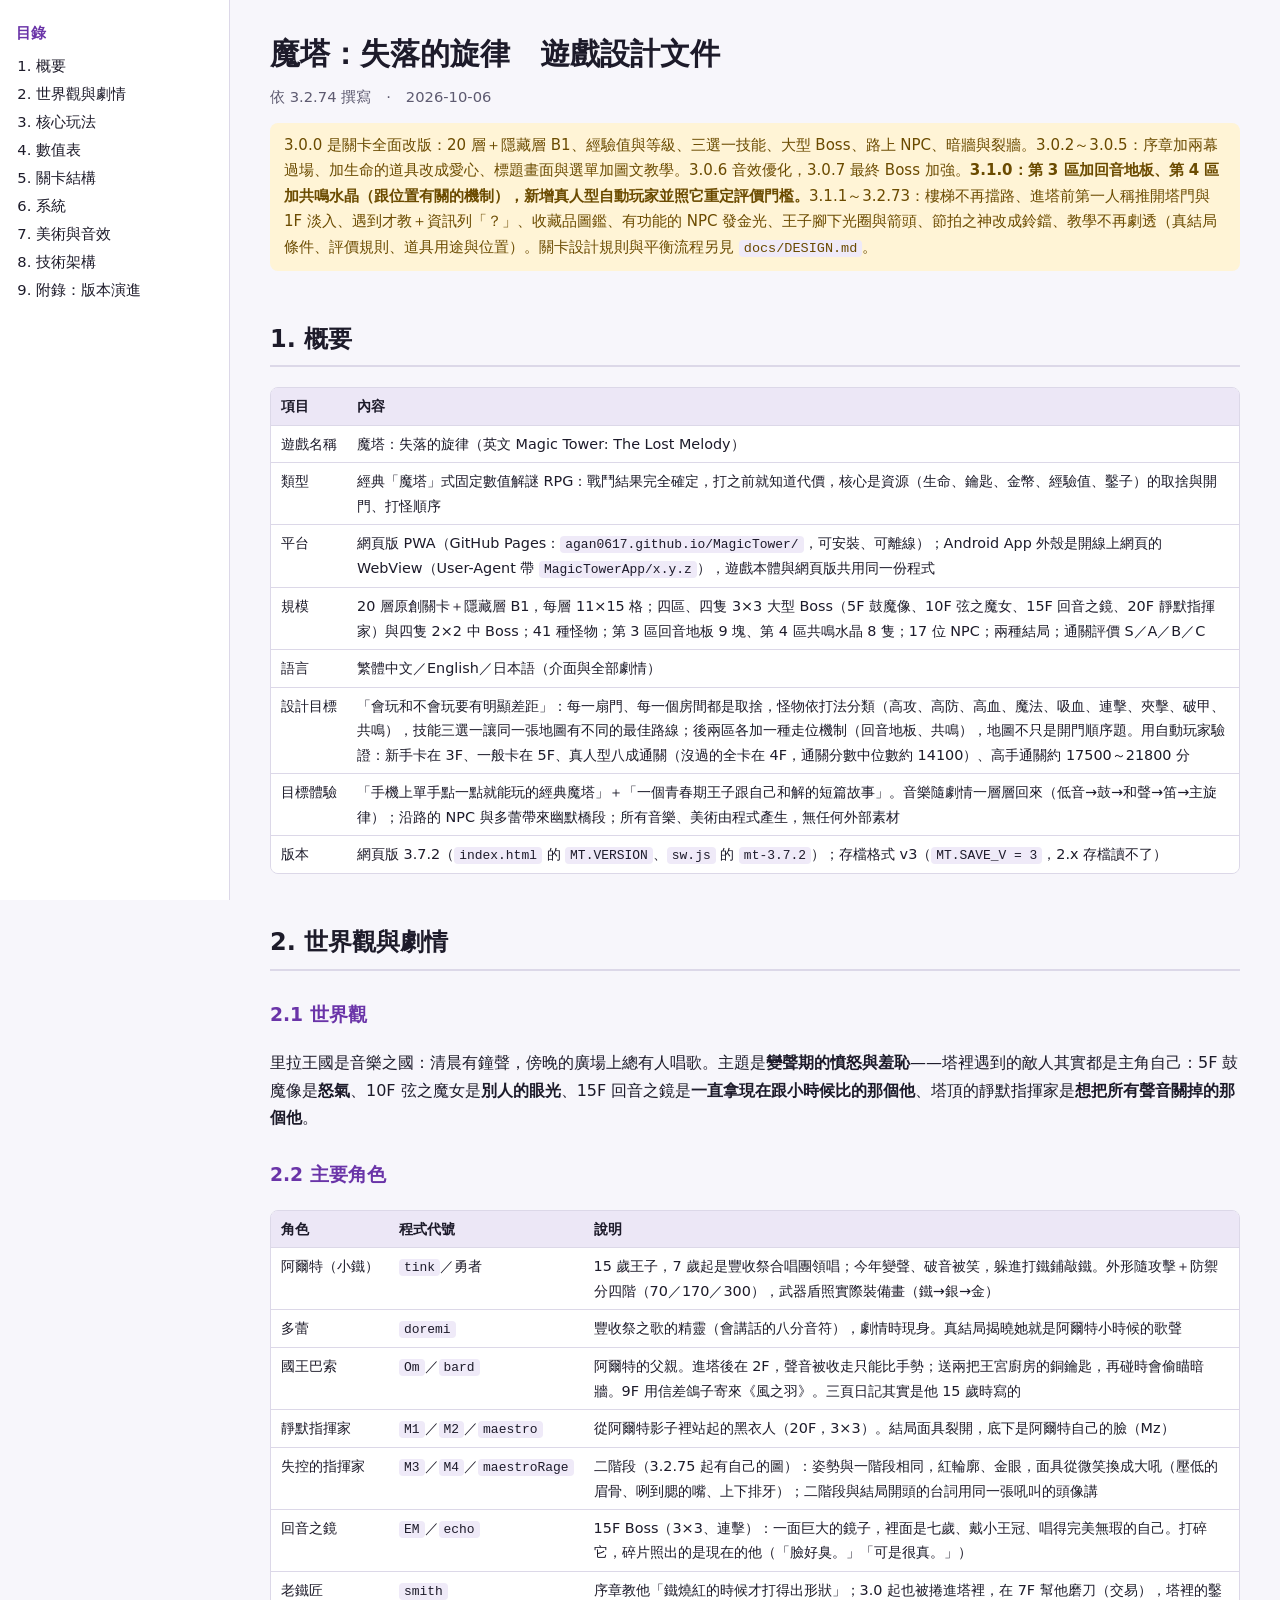
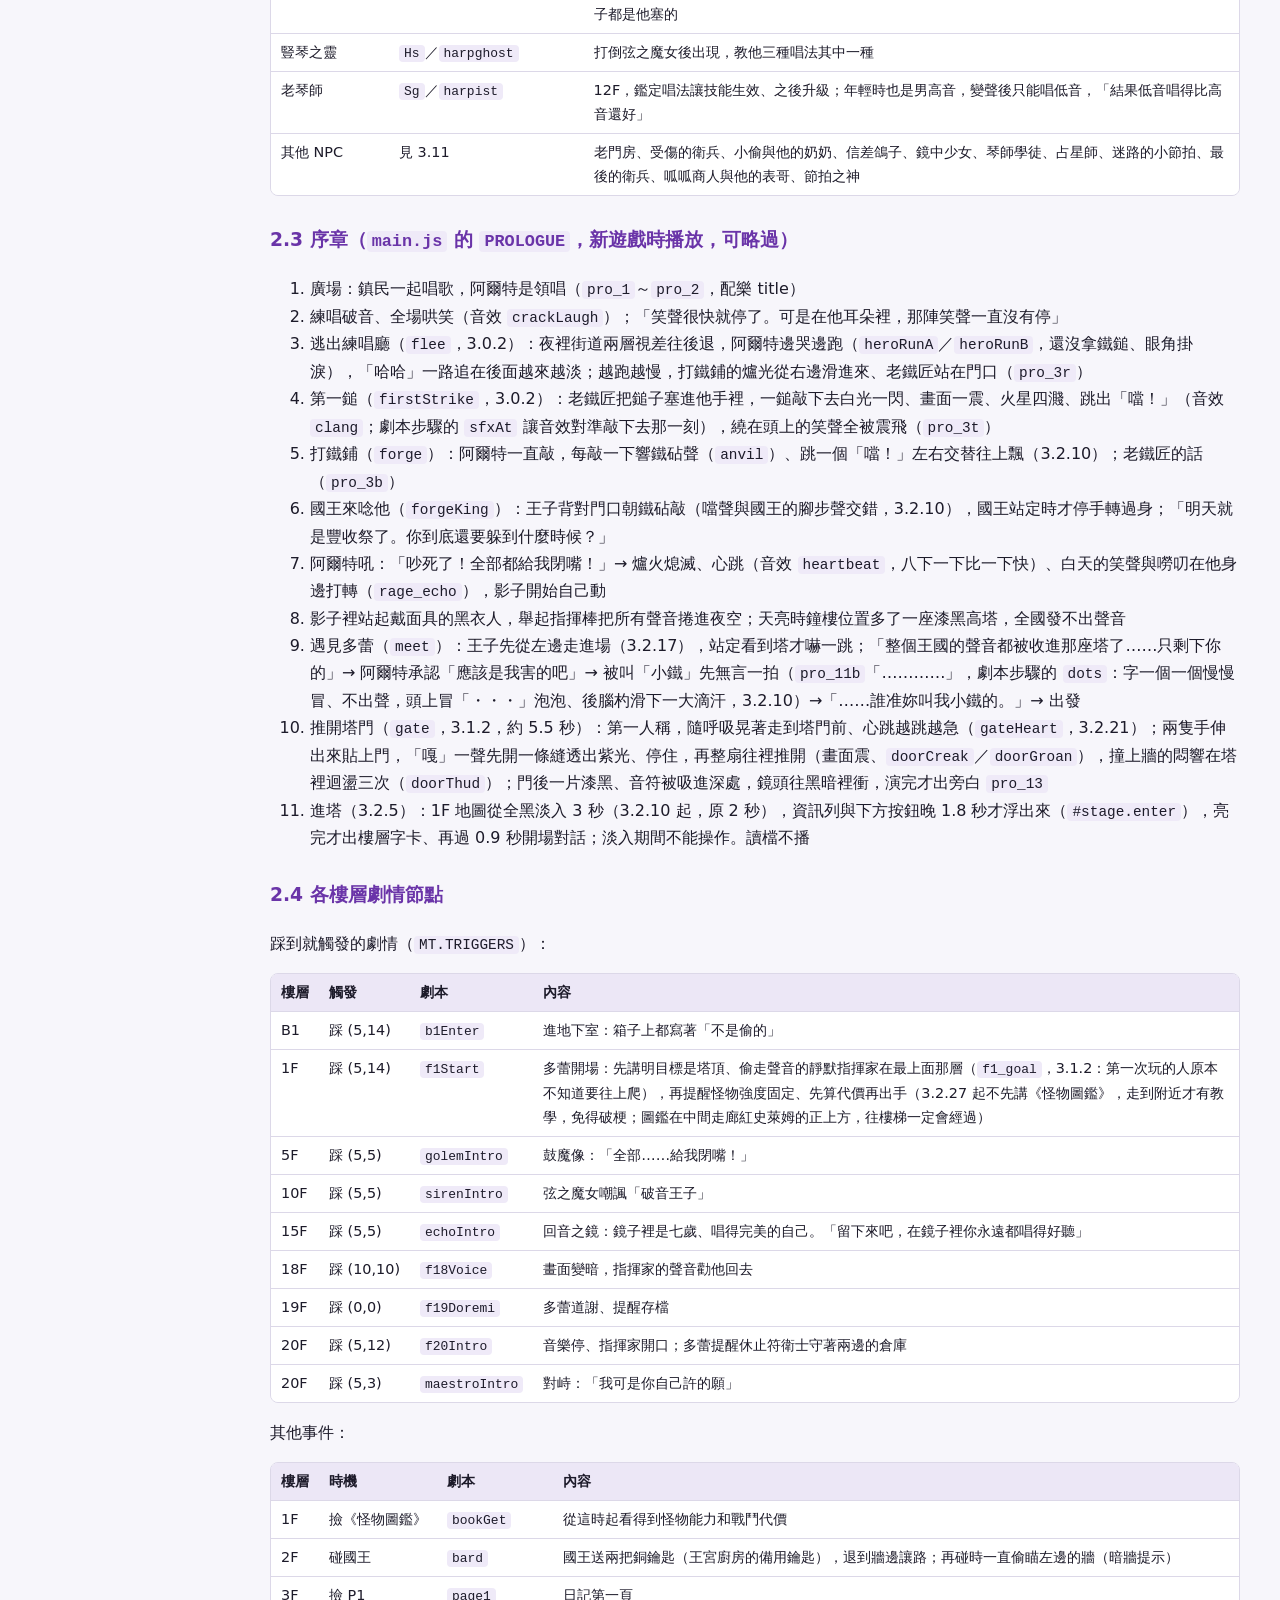
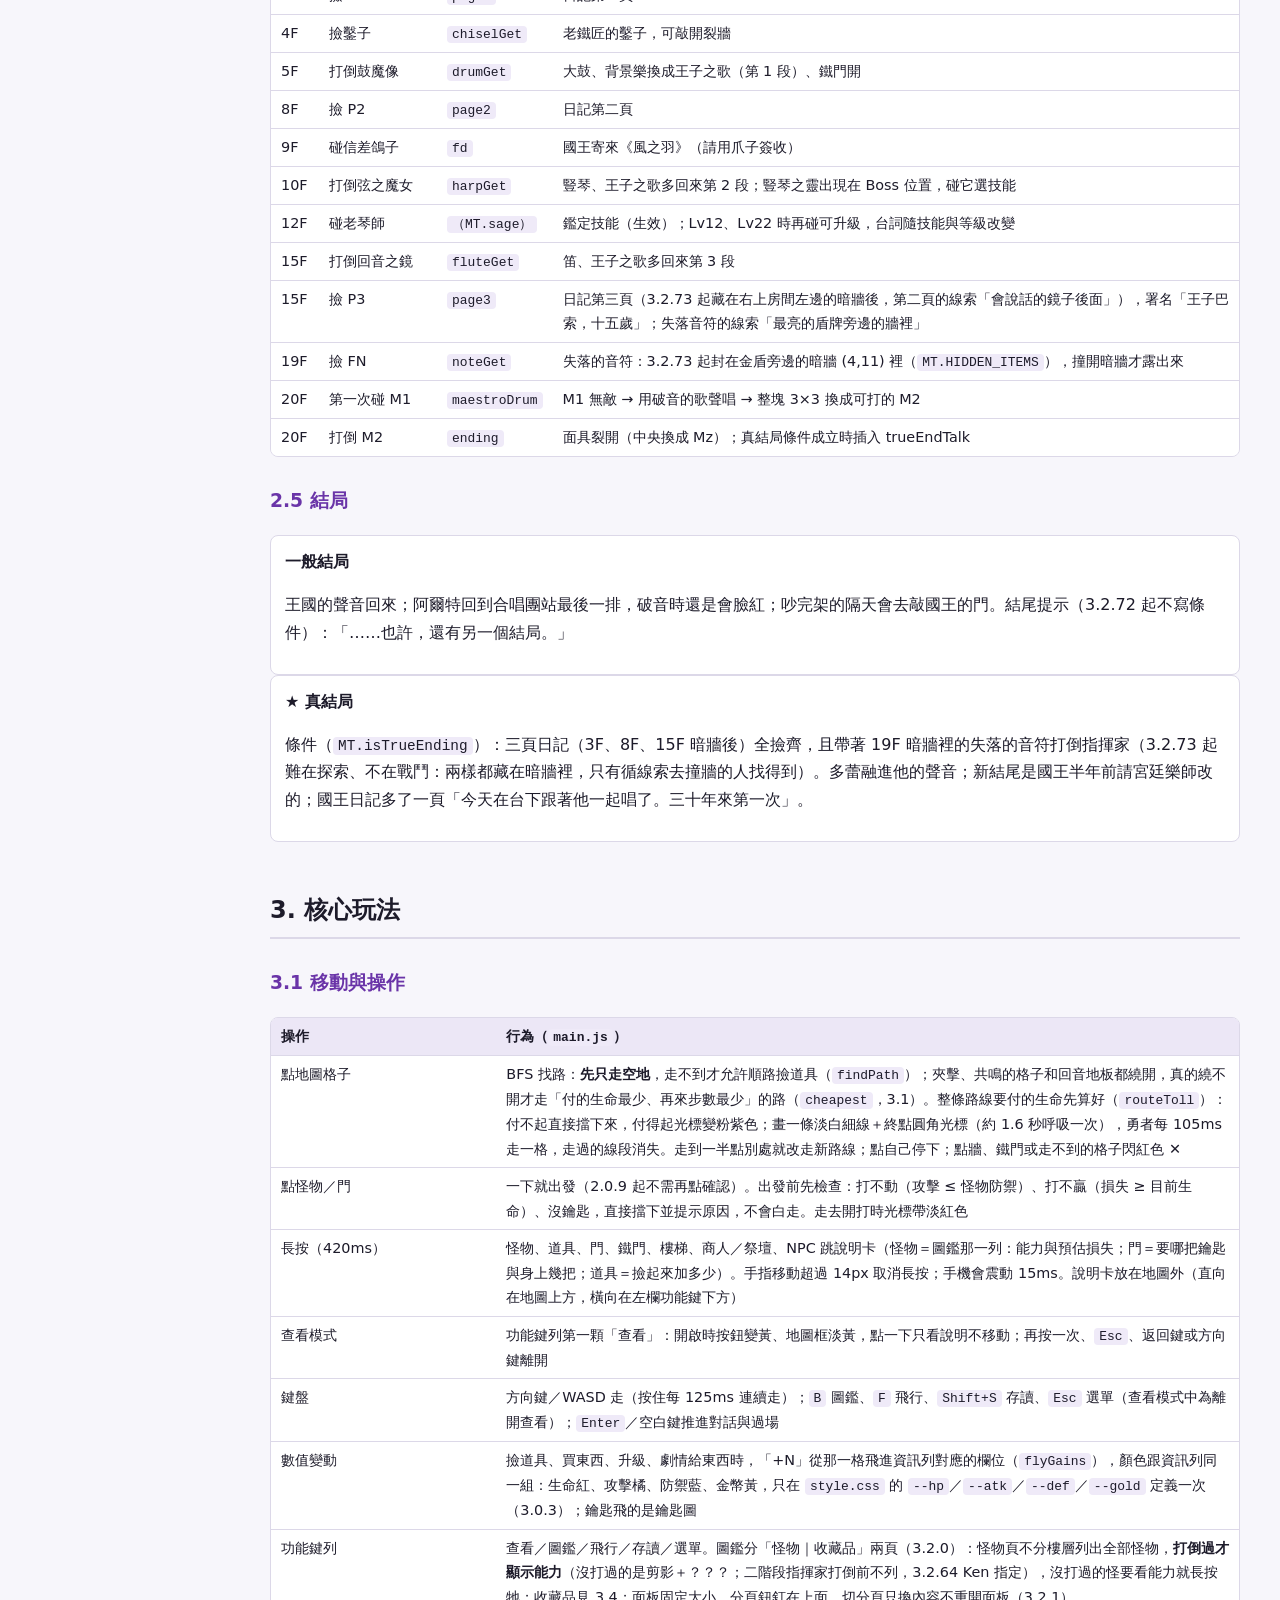
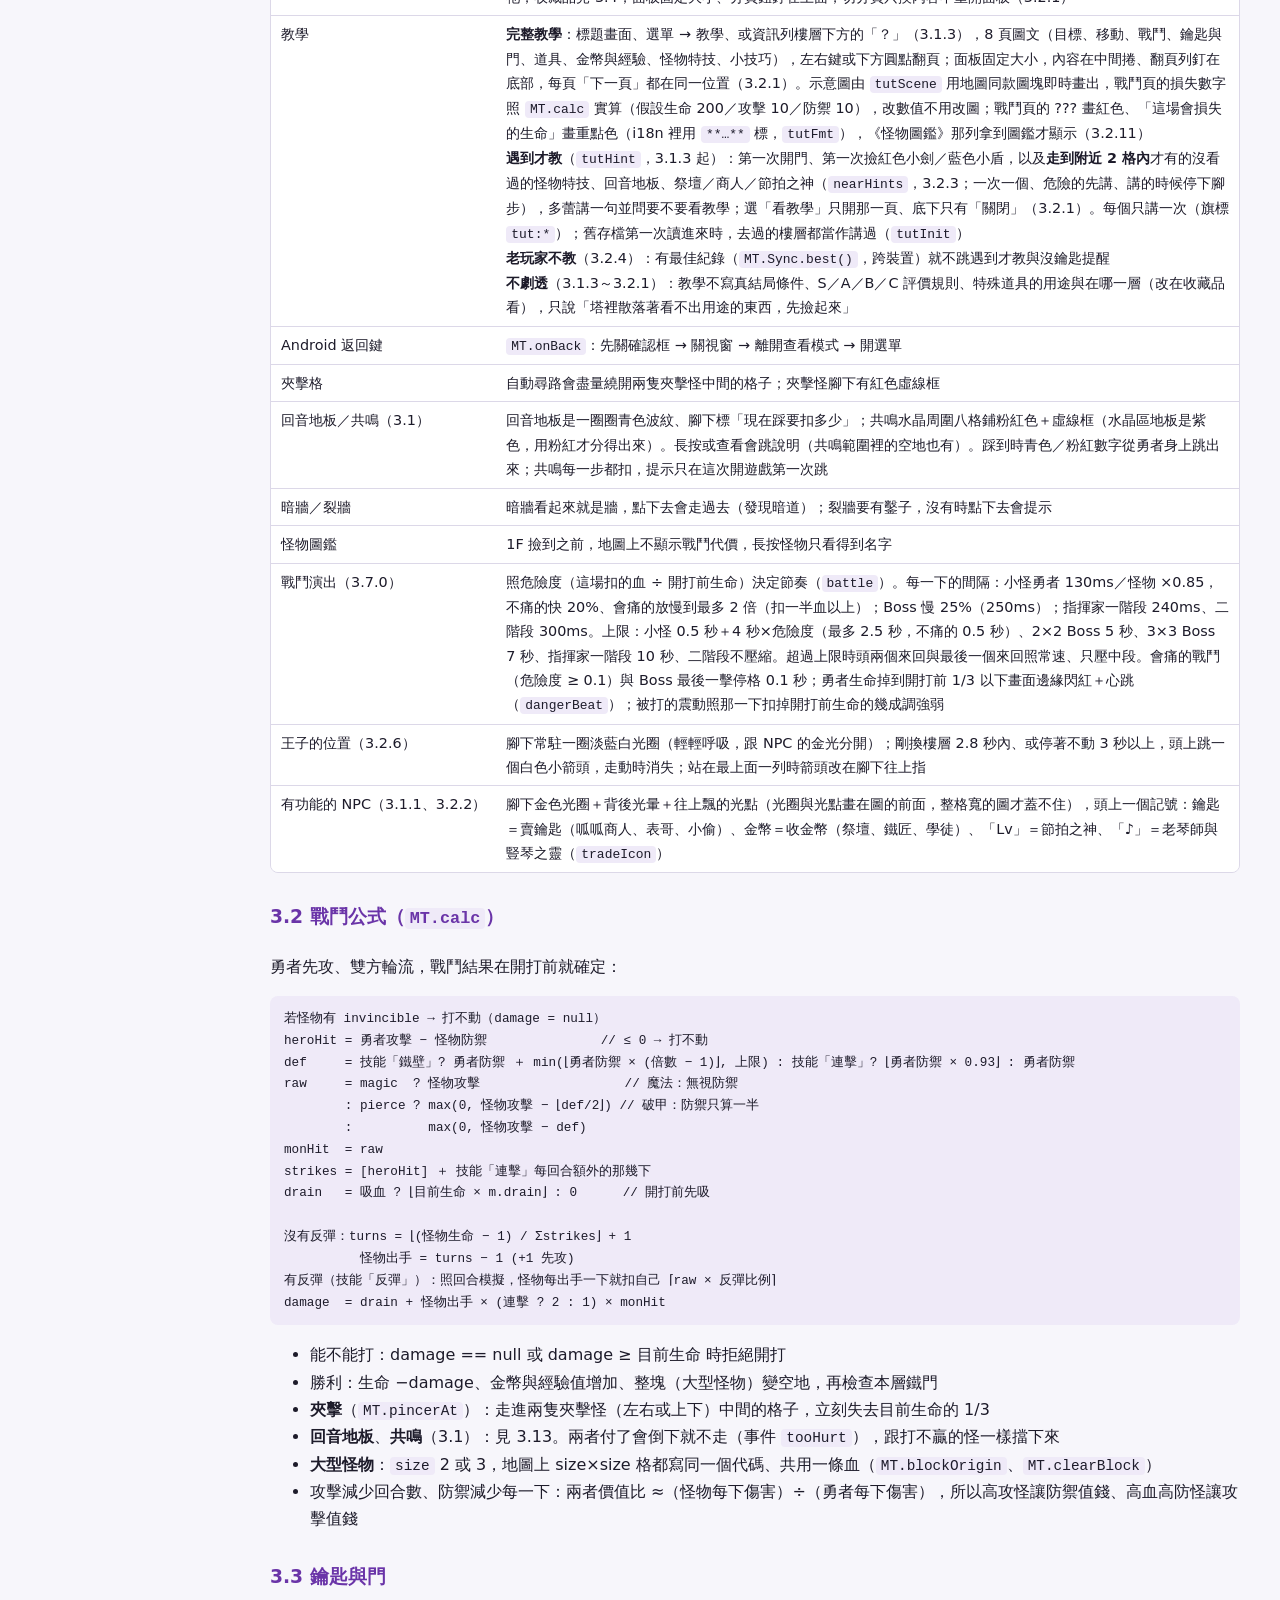
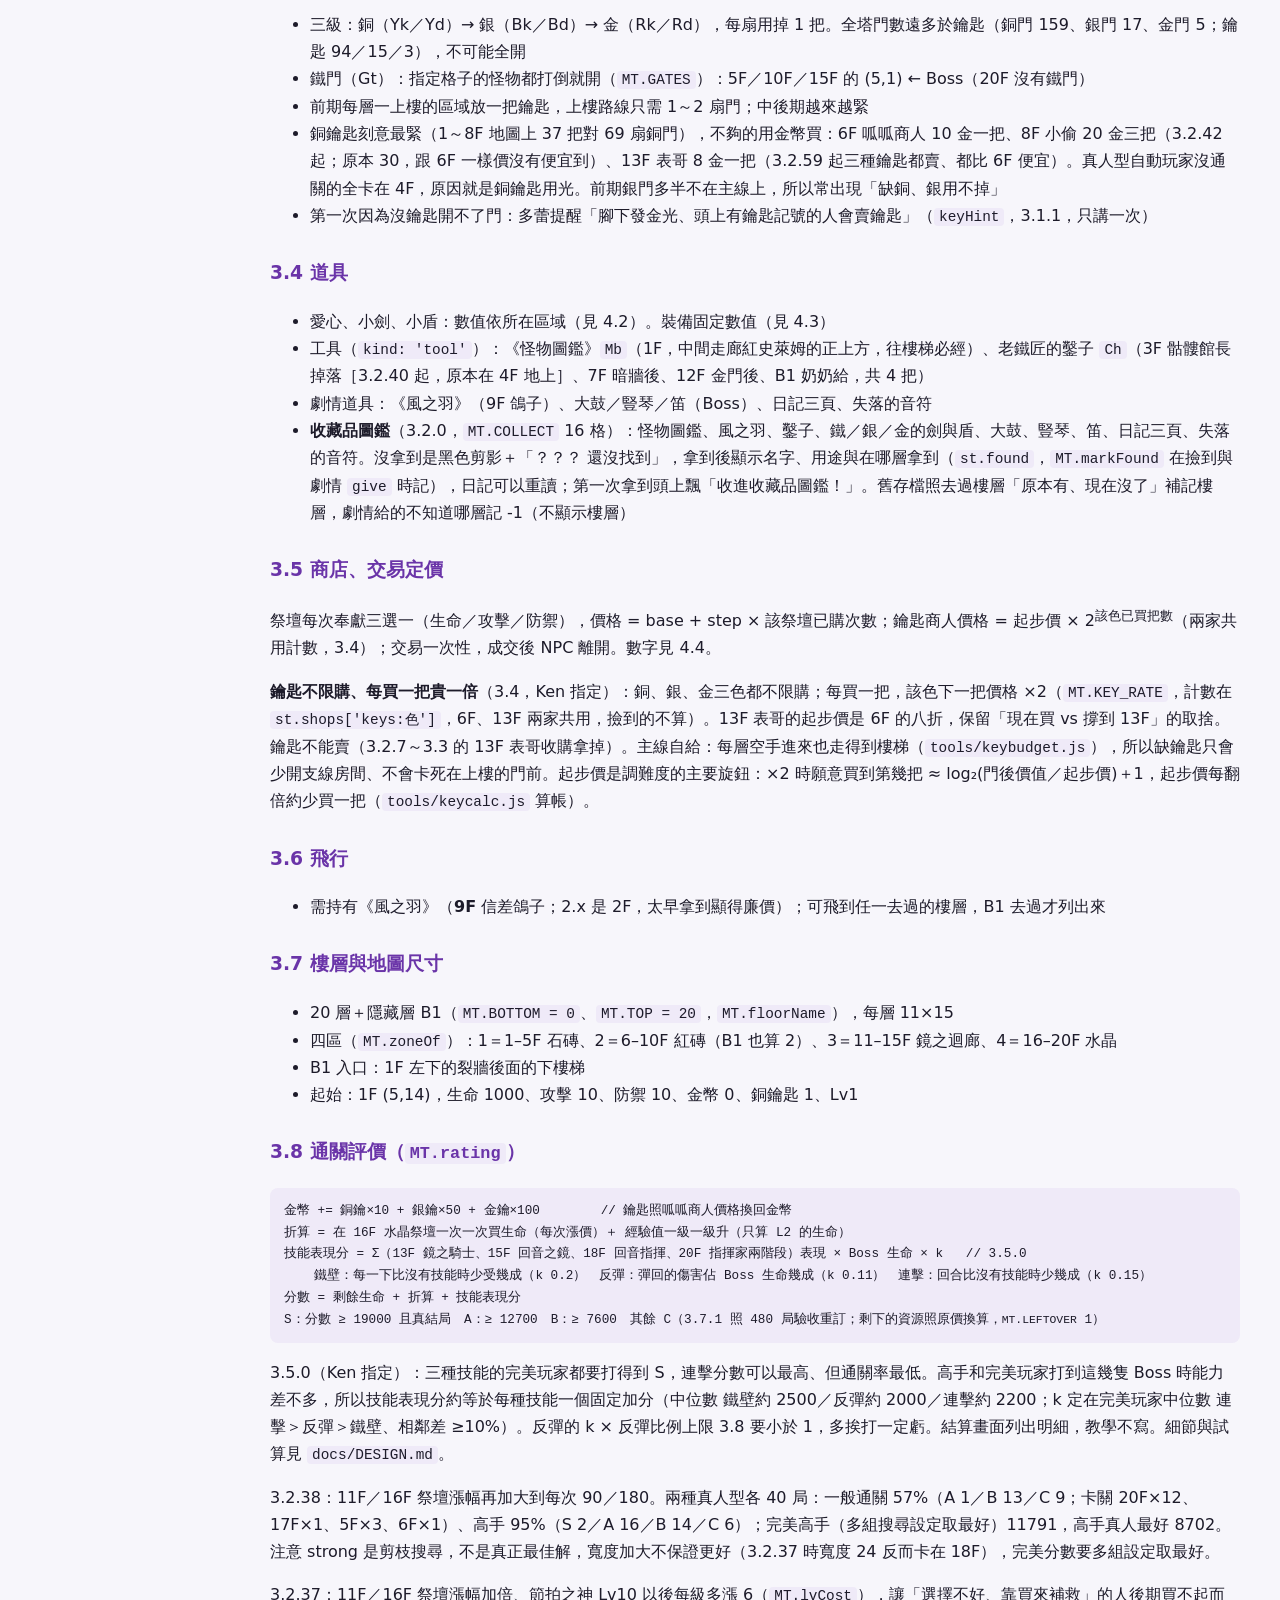
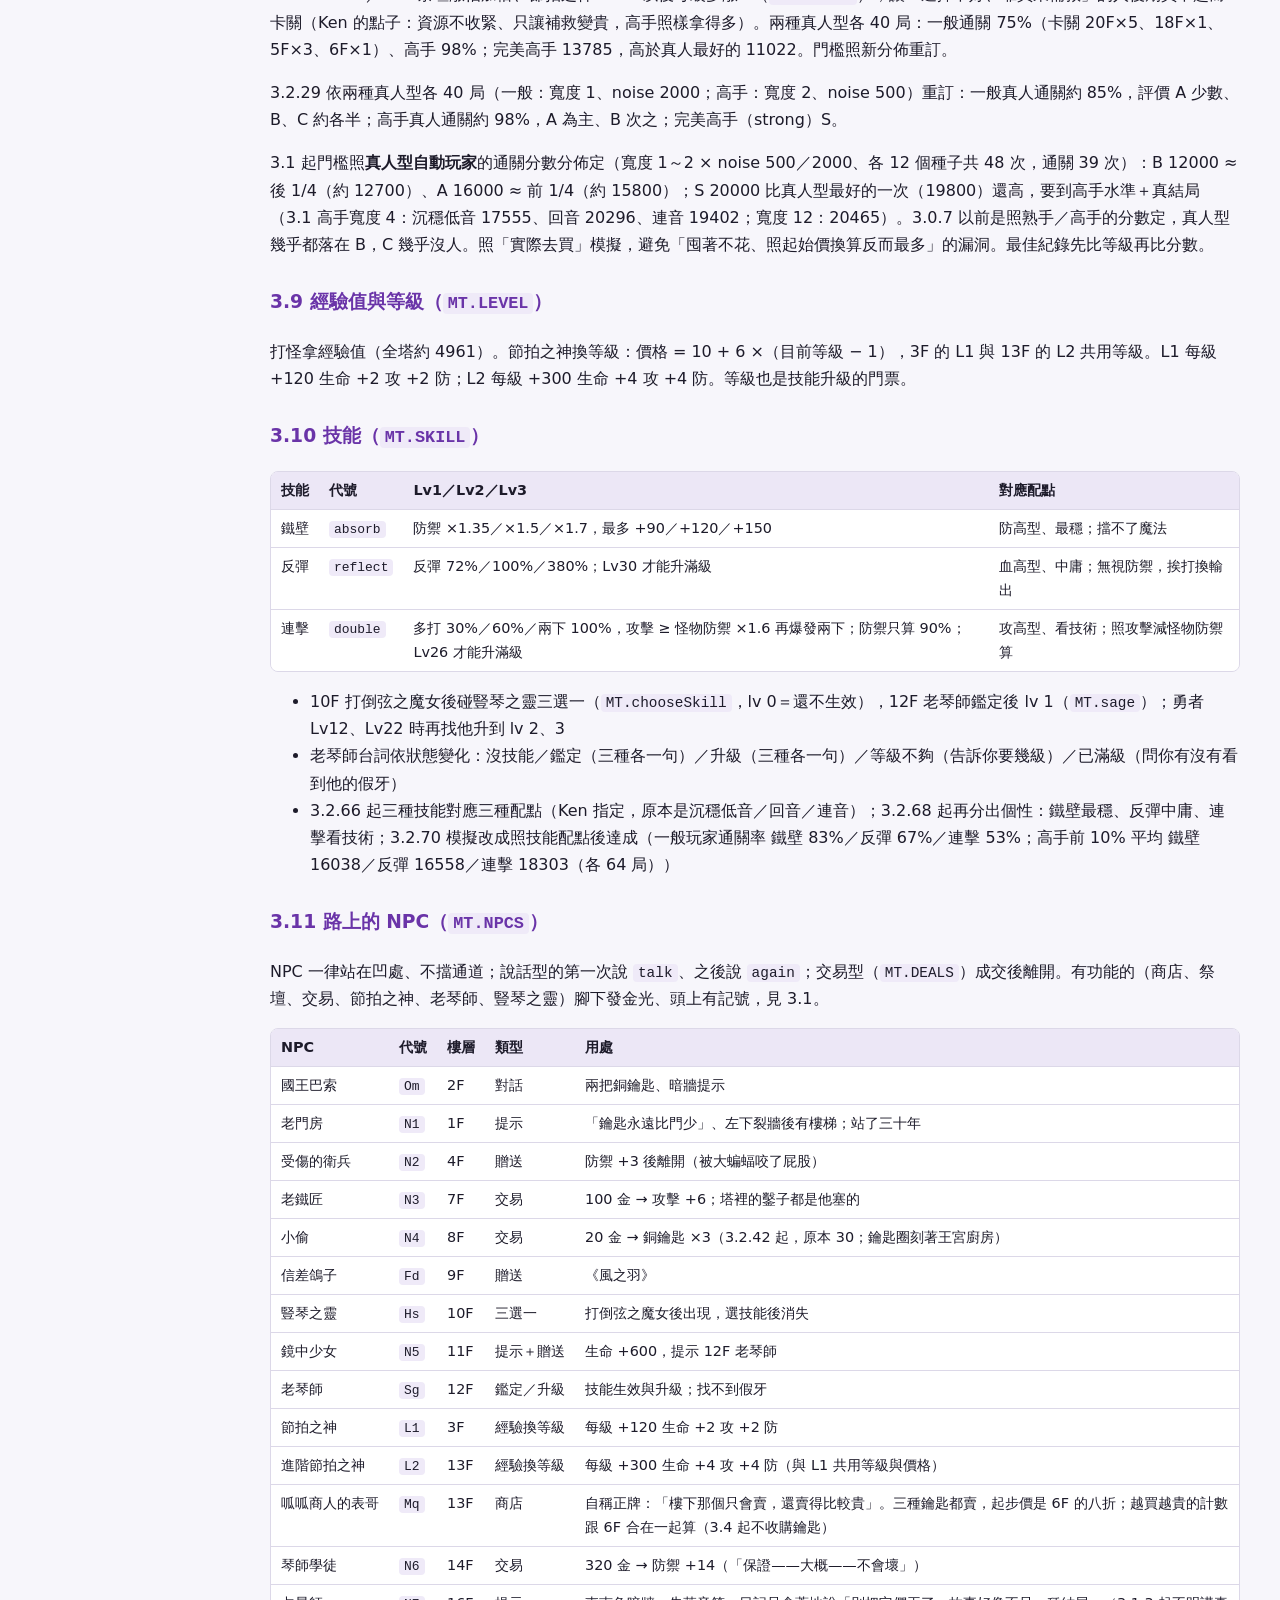
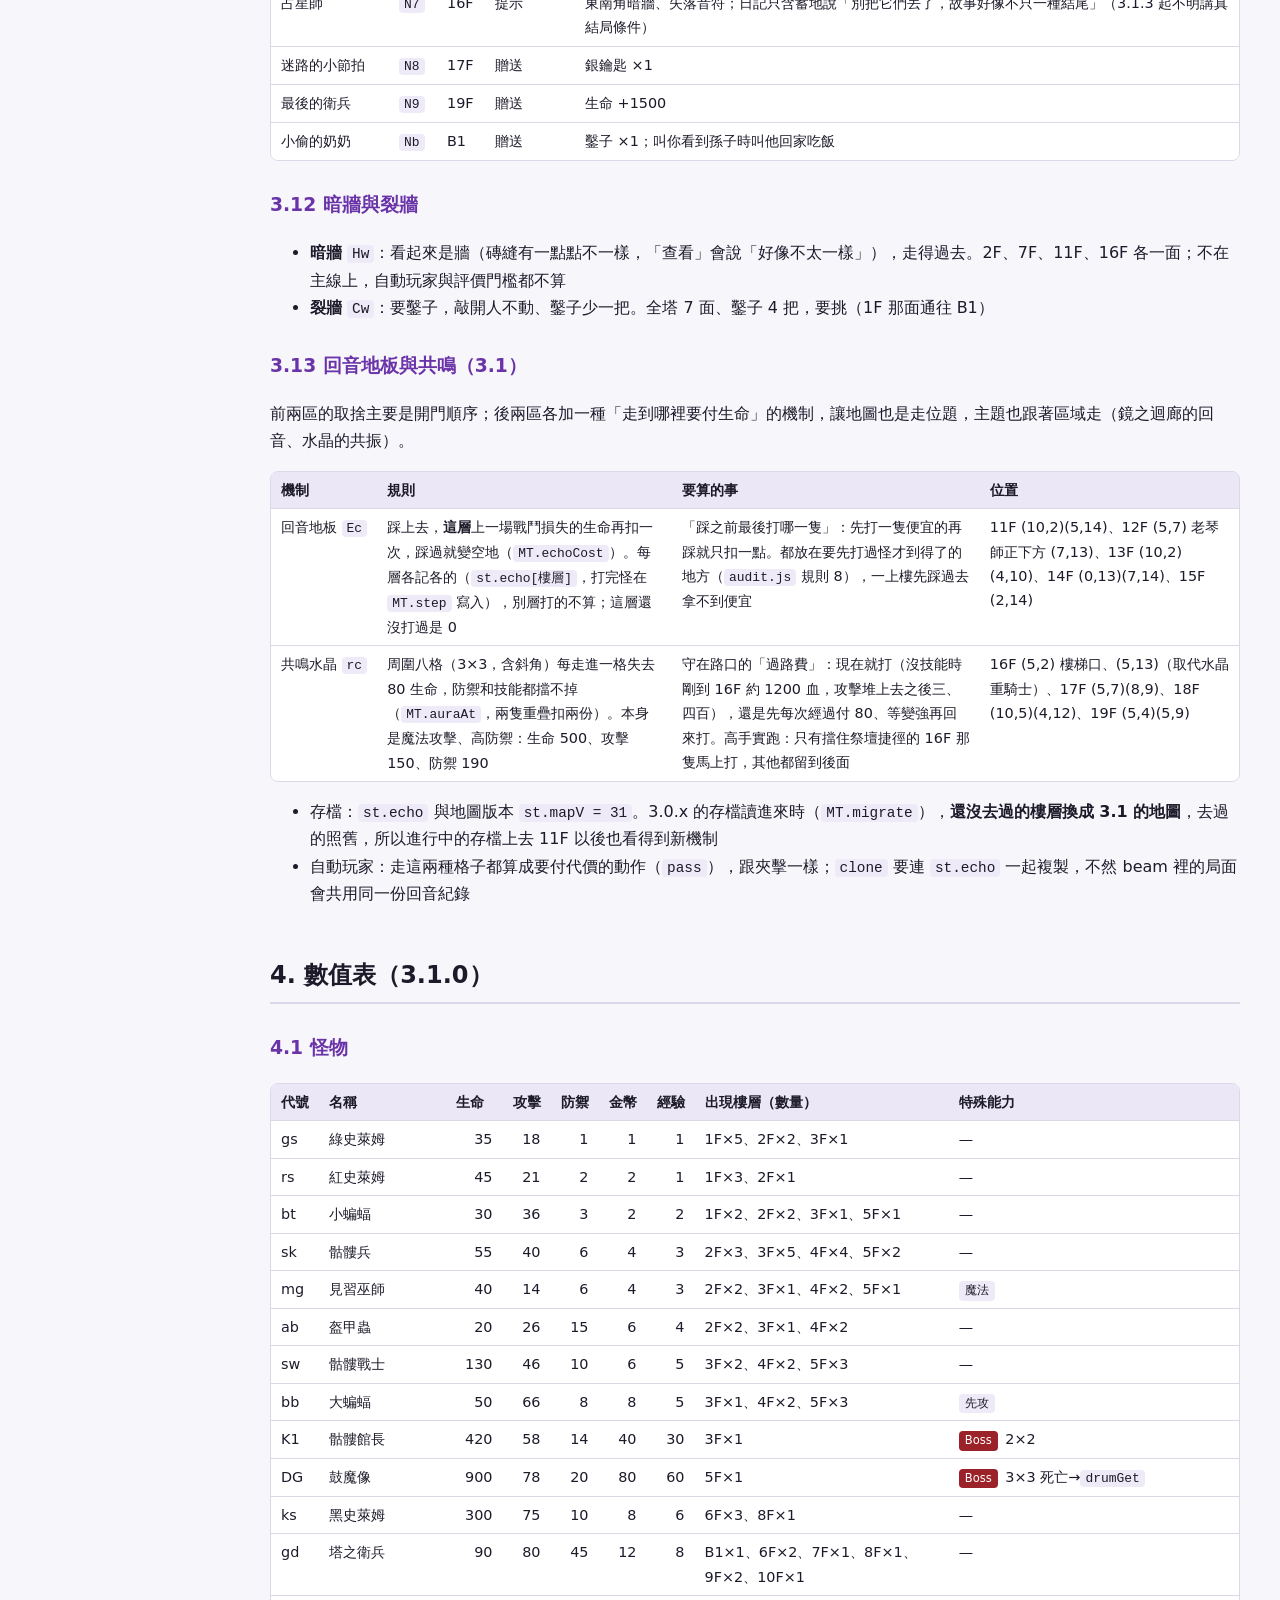
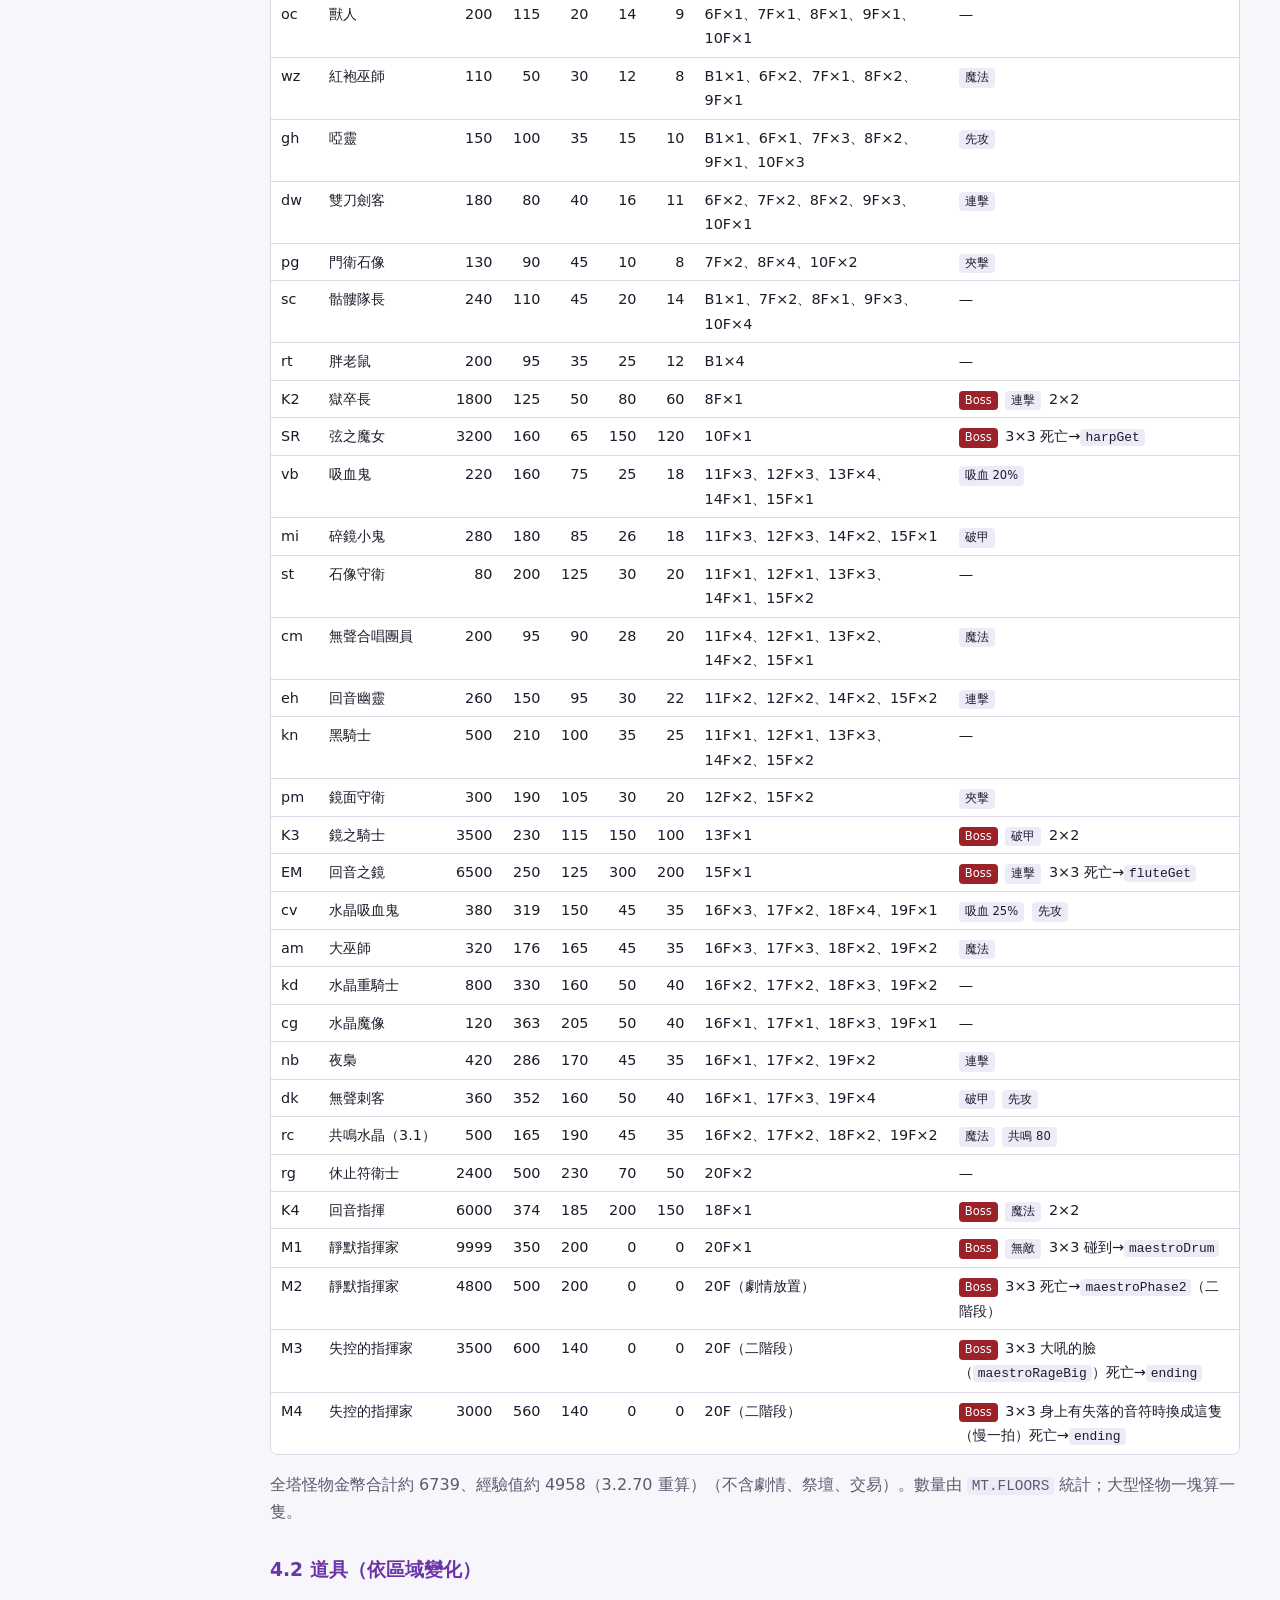
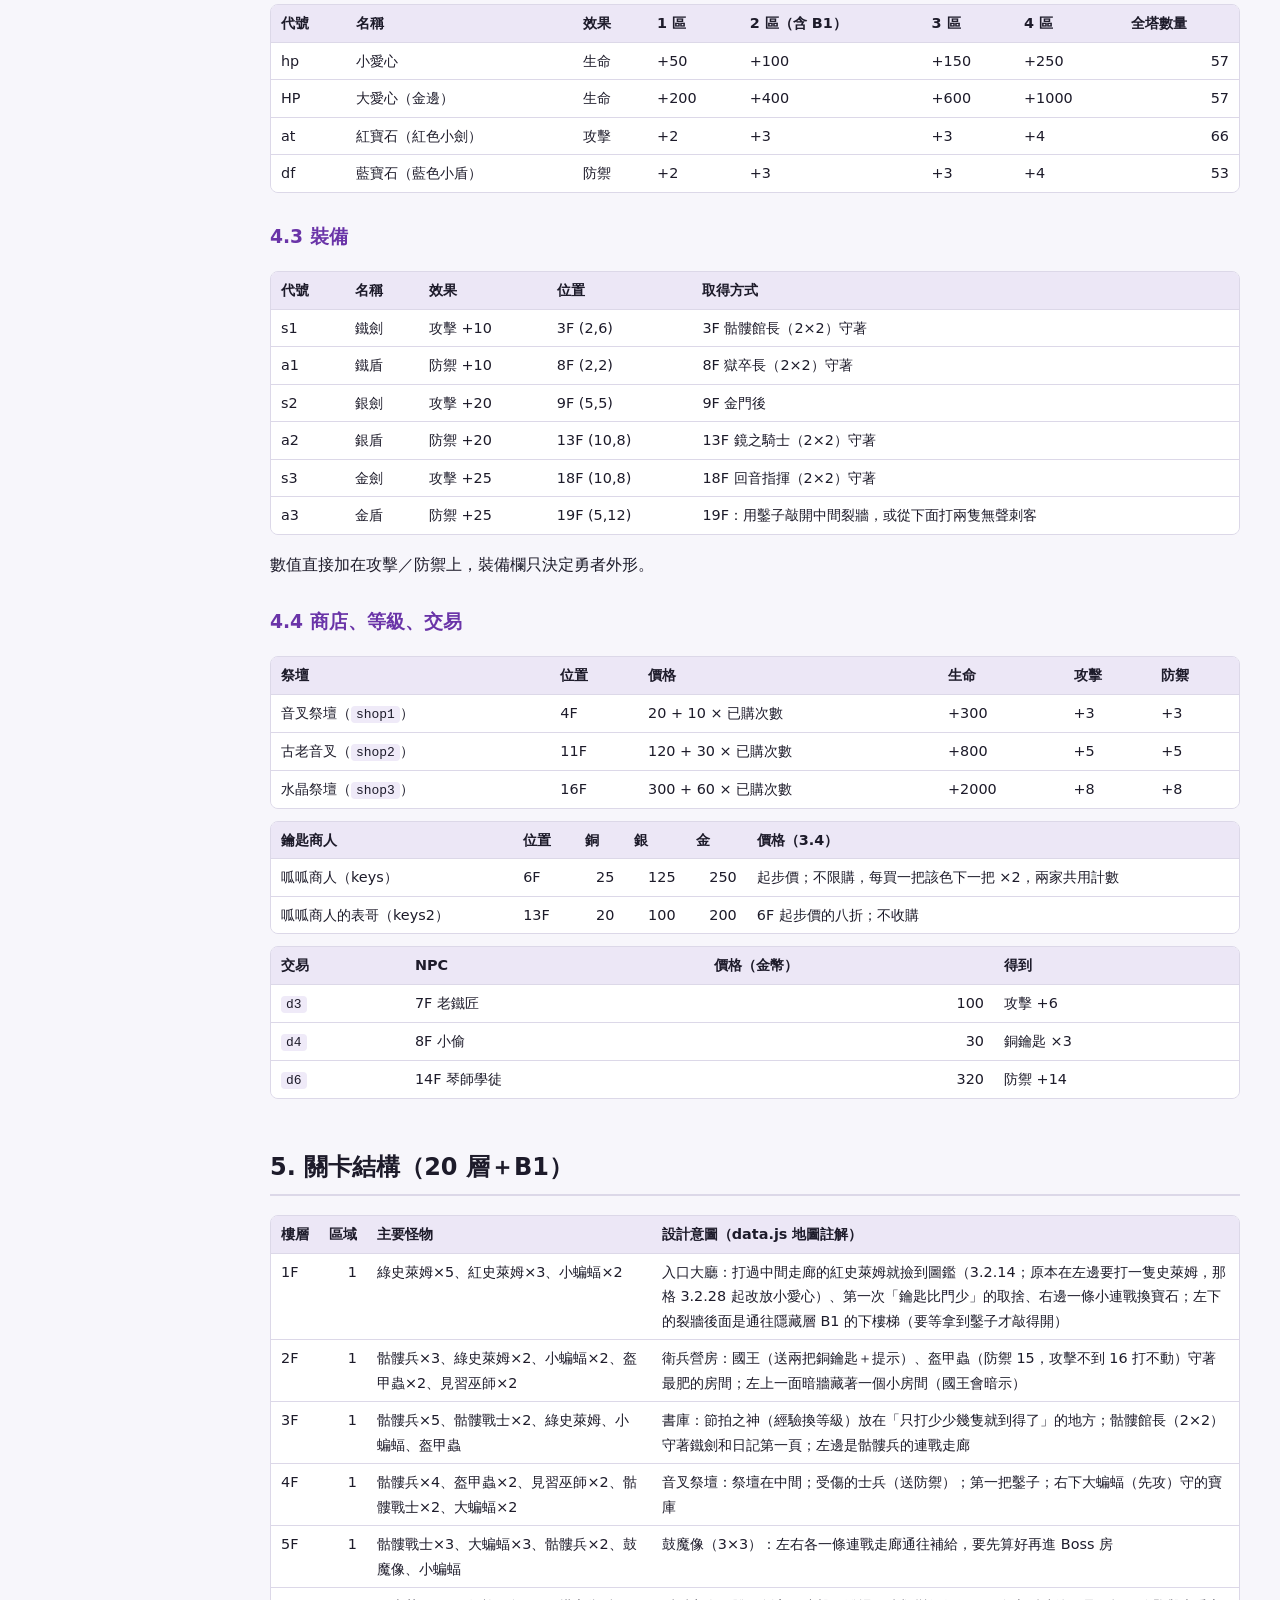
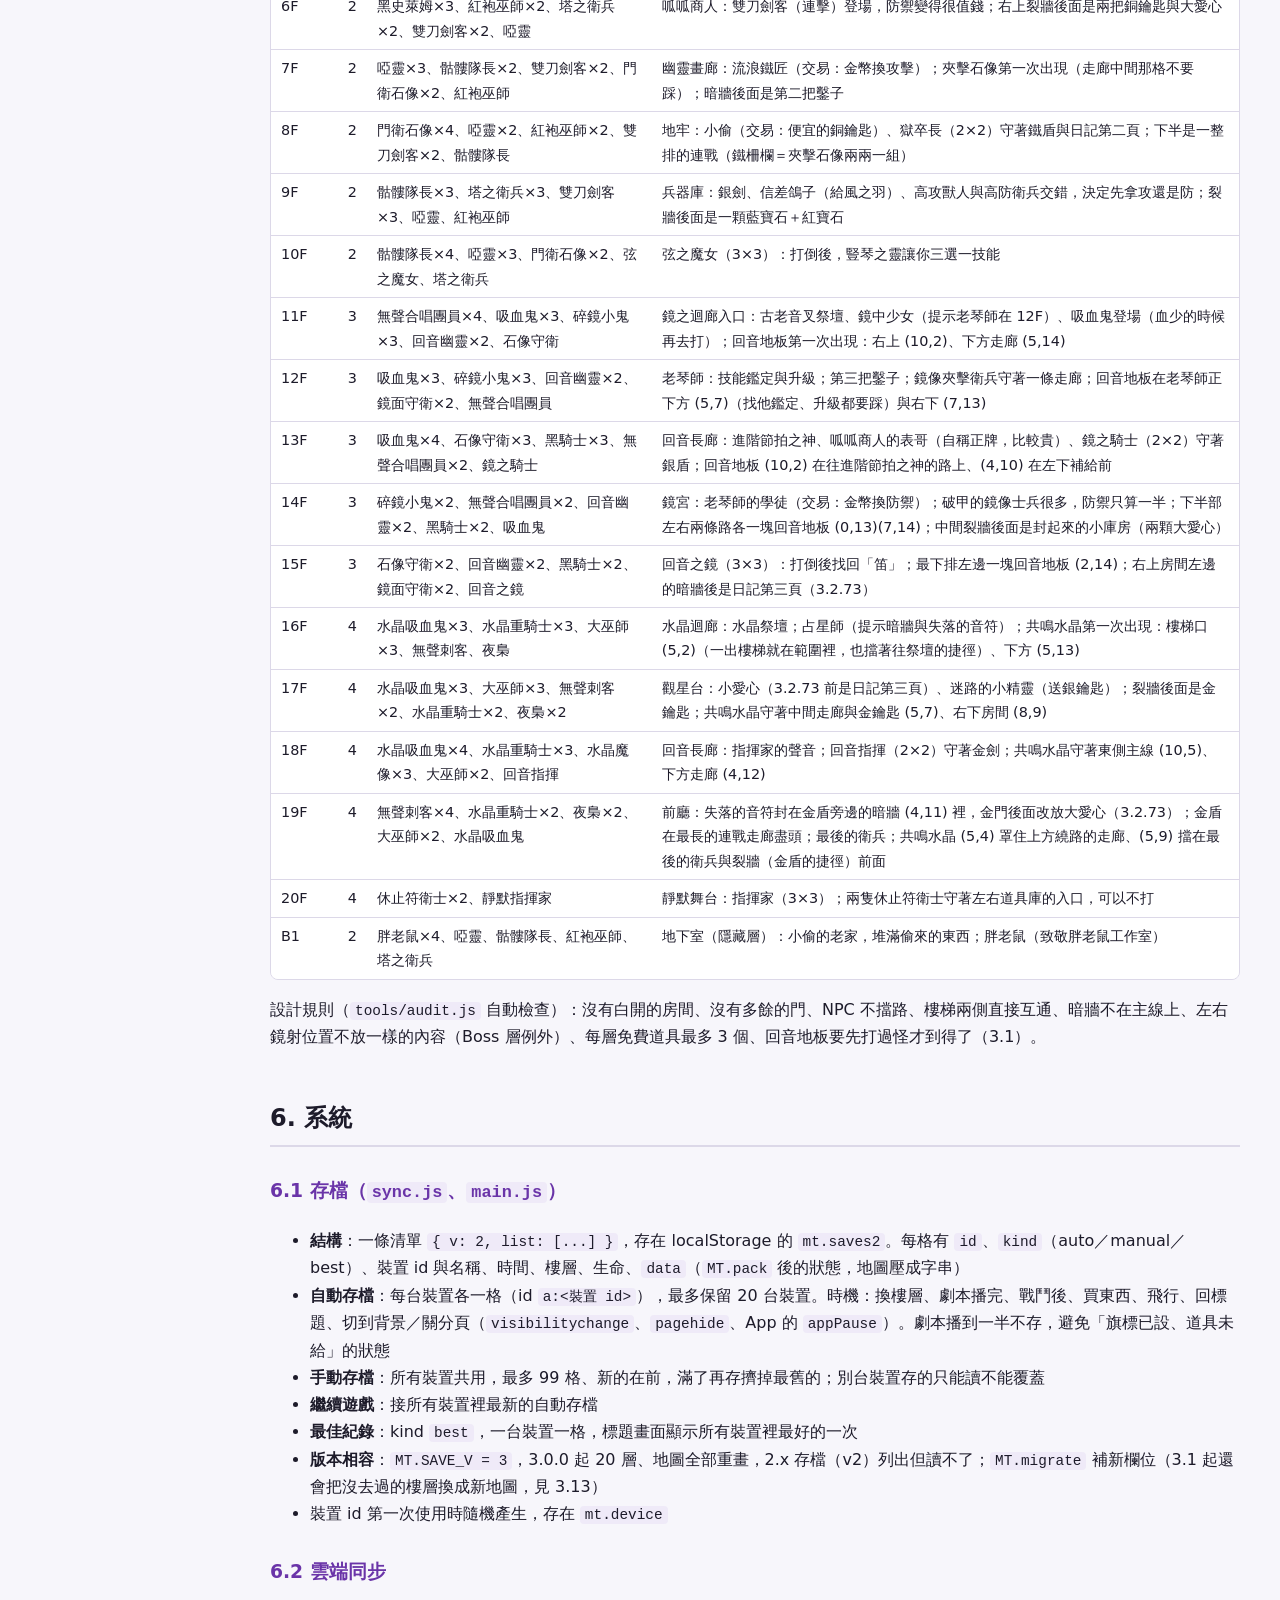
==== docs/game-design.html @ f76e9801 "3.7.8：版號從 3.7.7 升上來（小字改動要讓已快取 3.7.7 的人更新） 上一個 commit 的 frogStep 改動原本沿用 3.7.7，但 3.7.7 已經 push 上線，sw.j" ====
<!doctype html>
<html lang="zh-Hant">
<head>
<meta charset="utf-8">
<meta name="viewport" content="width=device-width, initial-scale=1">
<title>魔塔 遊戲設計文件</title>
<style>
:root {
  --bg: #f7f6fb; --fg: #1d1b2a; --muted: #5d5a70; --card: #ffffff; --line: #dcd8e8;
  --accent: #6a34a8; --accent2: #c9921a; --code: #efeaf8; --th: #ece7f6; --warn-bg: #fff4d6; --warn-fg: #6b4b00;
  --nav-w: 230px;
}
@media (prefers-color-scheme: dark) {
  :root {
    --bg: #12111c; --fg: #e8e6f2; --muted: #a29fb8; --card: #1c1a2a; --line: #34304a;
    --accent: #c07cf5; --accent2: #ffd84a; --code: #26233a; --th: #26233a; --warn-bg: #3a2f10; --warn-fg: #ffe08a;
  }
}
* { box-sizing: border-box; }
html { scroll-behavior: smooth; scroll-padding-top: 12px; }
body { margin: 0; background: var(--bg); color: var(--fg); font: 16px/1.7 system-ui, -apple-system, "Segoe UI", "Noto Sans TC", "Microsoft JhengHei", sans-serif; }
a { color: var(--accent); }
code { background: var(--code); padding: 1px 5px; border-radius: 4px; font-size: .9em; font-family: ui-monospace, Consolas, monospace; }
pre { background: var(--code); padding: 12px 14px; border-radius: 8px; overflow-x: auto; font-size: .88em; line-height: 1.55; }
pre code { background: none; padding: 0; }
nav#toc { position: fixed; top: 0; left: 0; bottom: 0; width: var(--nav-w); overflow-y: auto; padding: 20px 16px; border-right: 1px solid var(--line); background: var(--card); font-size: .92em; }
nav#toc b { display: block; margin-bottom: 8px; color: var(--accent); }
nav#toc ol { padding-left: 20px; margin: 0; }
nav#toc li { margin: 3px 0; }
nav#toc a { color: var(--fg); text-decoration: none; }
nav#toc a:hover { color: var(--accent); }
main { margin-left: var(--nav-w); padding: 28px 40px 80px; max-width: 1100px; }
header.top h1 { margin: 0 0 4px; font-size: 1.9em; }
header.top .meta { color: var(--muted); font-size: .92em; }
.note { background: var(--warn-bg); color: var(--warn-fg); border-radius: 8px; padding: 10px 14px; margin: 14px 0; font-size: .94em; }
h2 { margin-top: 48px; padding-bottom: 6px; border-bottom: 2px solid var(--line); }
h3 { margin-top: 28px; color: var(--accent); }
.tw { overflow-x: auto; margin: 12px 0; border: 1px solid var(--line); border-radius: 8px; -webkit-overflow-scrolling: touch; }
table { border-collapse: collapse; width: 100%; font-size: .9em; background: var(--card); }
th, td { padding: 6px 10px; border-bottom: 1px solid var(--line); text-align: left; vertical-align: top; white-space: nowrap; }
td.wrap, th.wrap { white-space: normal; min-width: 220px; }
th { background: var(--th); font-weight: 600; position: sticky; top: 0; }
td.n { text-align: right; font-variant-numeric: tabular-nums; }
tr:last-child td { border-bottom: none; }
.tag { display: inline-block; padding: 0 6px; border-radius: 4px; font-size: .8em; background: var(--code); margin-right: 3px; }
.tag.boss { background: #9a2228; color: #fff; }
.tag.tbd { background: var(--warn-bg); color: var(--warn-fg); }
.grid { display: grid; grid-template-columns: repeat(auto-fit, minmax(240px, 1fr)); gap: 12px; }
.card { background: var(--card); border: 1px solid var(--line); border-radius: 8px; padding: 12px 14px; }
.card h4 { margin: 0 0 6px; }
.muted { color: var(--muted); }
blockquote { margin: 10px 0; padding: 6px 14px; border-left: 3px solid var(--accent); color: var(--muted); }
@media (max-width: 860px) {
  nav#toc { position: static; width: auto; border-right: none; border-bottom: 1px solid var(--line); }
  main { margin-left: 0; padding: 18px 16px 60px; }
  header.top h1 { font-size: 1.5em; }
}
</style>
</head>
<body>
<nav id="toc">
  <b>目錄</b>
  <ol>
    <li><a href="#s1">概要</a></li>
    <li><a href="#s2">世界觀與劇情</a></li>
    <li><a href="#s3">核心玩法</a></li>
    <li><a href="#s4">數值表</a></li>
    <li><a href="#s5">關卡結構</a></li>
    <li><a href="#s6">系統</a></li>
    <li><a href="#s7">美術與音效</a></li>
    <li><a href="#s8">技術架構</a></li>
    <li><a href="#s9">附錄：版本演進</a></li>
  </ol>
</nav>
<main>
<header class="top">
  <h1>魔塔：失落的旋律　遊戲設計文件</h1>
  <div class="meta">依 3.2.74 撰寫　·　2026-10-06</div>
  <div class="note">3.0.0 是關卡全面改版：20 層＋隱藏層 B1、經驗值與等級、三選一技能、大型 Boss、路上 NPC、暗牆與裂牆。3.0.2～3.0.5：序章加兩幕過場、加生命的道具改成愛心、標題畫面與選單加圖文教學。3.0.6 音效優化，3.0.7 最終 Boss 加強。<b>3.1.0：第 3 區加回音地板、第 4 區加共鳴水晶（跟位置有關的機制），新增真人型自動玩家並照它重定評價門檻。</b>3.1.1～3.2.73：樓梯不再擋路、進塔前第一人稱推開塔門與 1F 淡入、遇到才教＋資訊列「？」、收藏品圖鑑、有功能的 NPC 發金光、王子腳下光圈與箭頭、節拍之神改成鈴鐺、教學不再劇透（真結局條件、評價規則、道具用途與位置）。關卡設計規則與平衡流程另見 <code>docs/DESIGN.md</code>。</div>
</header>

<!-- ───────────── 1 ───────────── -->
<h2 id="s1">1. 概要</h2>
<div class="tw"><table>
<tr><th>項目</th><th>內容</th></tr>
<tr><td>遊戲名稱</td><td class="wrap">魔塔：失落的旋律（英文 Magic Tower: The Lost Melody）</td></tr>
<tr><td>類型</td><td class="wrap">經典「魔塔」式固定數值解謎 RPG：戰鬥結果完全確定，打之前就知道代價，核心是資源（生命、鑰匙、金幣、經驗值、鑿子）的取捨與開門、打怪順序</td></tr>
<tr><td>平台</td><td class="wrap">網頁版 PWA（GitHub Pages：<code>agan0617.github.io/MagicTower/</code>，可安裝、可離線）；Android App 外殼是開線上網頁的 WebView（User-Agent 帶 <code>MagicTowerApp/x.y.z</code>），遊戲本體與網頁版共用同一份程式</td></tr>
<tr><td>規模</td><td class="wrap">20 層原創關卡＋隱藏層 B1，每層 11×15 格；四區、四隻 3×3 大型 Boss（5F 鼓魔像、10F 弦之魔女、15F 回音之鏡、20F 靜默指揮家）與四隻 2×2 中 Boss；41 種怪物；第 3 區回音地板 9 塊、第 4 區共鳴水晶 8 隻；17 位 NPC；兩種結局；通關評價 S／A／B／C</td></tr>
<tr><td>語言</td><td class="wrap">繁體中文／English／日本語（介面與全部劇情）</td></tr>
<tr><td>設計目標</td><td class="wrap">「會玩和不會玩要有明顯差距」：每一扇門、每一個房間都是取捨，怪物依打法分類（高攻、高防、高血、魔法、吸血、連擊、夾擊、破甲、共鳴），技能三選一讓同一張地圖有不同的最佳路線；後兩區各加一種走位機制（回音地板、共鳴），地圖不只是開門順序題。用自動玩家驗證：新手卡在 3F、一般卡在 5F、真人型八成通關（沒過的全卡在 4F，通關分數中位數約 14100）、高手通關約 17500～21800 分</td></tr>
<tr><td>目標體驗</td><td class="wrap">「手機上單手點一點就能玩的經典魔塔」＋「一個青春期王子跟自己和解的短篇故事」。音樂隨劇情一層層回來（低音→鼓→和聲→笛→主旋律）；沿路的 NPC 與多蕾帶來幽默橋段；所有音樂、美術由程式產生，無任何外部素材</td></tr>
<tr><td>版本</td><td class="wrap">網頁版 3.7.2（<code>index.html</code> 的 <code>MT.VERSION</code>、<code>sw.js</code> 的 <code>mt-3.7.2</code>）；存檔格式 v3（<code>MT.SAVE_V = 3</code>，2.x 存檔讀不了）</td></tr>
</table></div>

<!-- ───────────── 2 ───────────── -->
<h2 id="s2">2. 世界觀與劇情</h2>
<h3>2.1 世界觀</h3>
<p>里拉王國是音樂之國：清晨有鐘聲，傍晚的廣場上總有人唱歌。主題是<b>變聲期的憤怒與羞恥</b>——塔裡遇到的敵人其實都是主角自己：5F 鼓魔像是<b>怒氣</b>、10F 弦之魔女是<b>別人的眼光</b>、15F 回音之鏡是<b>一直拿現在跟小時候比的那個他</b>、塔頂的靜默指揮家是<b>想把所有聲音關掉的那個他</b>。</p>

<h3>2.2 主要角色</h3>
<div class="tw"><table>
<tr><th>角色</th><th>程式代號</th><th>說明</th></tr>
<tr><td>阿爾特（小鐵）</td><td><code>tink</code>／勇者</td><td class="wrap">15 歲王子，7 歲起是豐收祭合唱團領唱；今年變聲、破音被笑，躲進打鐵鋪敲鐵。外形隨攻擊＋防禦分四階（70／170／300），武器盾照實際裝備畫（鐵→銀→金）</td></tr>
<tr><td>多蕾</td><td><code>doremi</code></td><td class="wrap">豐收祭之歌的精靈（會講話的八分音符），劇情時現身。真結局揭曉她就是阿爾特小時候的歌聲</td></tr>
<tr><td>國王巴索</td><td><code>Om</code>／<code>bard</code></td><td class="wrap">阿爾特的父親。進塔後在 2F，聲音被收走只能比手勢；送兩把王宮廚房的銅鑰匙，再碰時會偷瞄暗牆。9F 用信差鴿子寄來《風之羽》。三頁日記其實是他 15 歲時寫的</td></tr>
<tr><td>靜默指揮家</td><td><code>M1</code>／<code>M2</code>／<code>maestro</code></td><td class="wrap">從阿爾特影子裡站起的黑衣人（20F，3×3）。結局面具裂開，底下是阿爾特自己的臉（Mz）</td></tr>
<tr><td>失控的指揮家</td><td><code>M3</code>／<code>M4</code>／<code>maestroRage</code></td><td class="wrap">二階段（3.2.75 起有自己的圖）：姿勢與一階段相同，紅輪廓、金眼，面具從微笑換成大吼（壓低的眉骨、咧到腮的嘴、上下排牙）；二階段與結局開頭的台詞用同一張吼叫的頭像講</td></tr>
<tr><td>回音之鏡</td><td><code>EM</code>／<code>echo</code></td><td class="wrap">15F Boss（3×3、連擊）：一面巨大的鏡子，裡面是七歲、戴小王冠、唱得完美無瑕的自己。打碎它，碎片照出的是現在的他（「臉好臭。」「可是很真。」）</td></tr>
<tr><td>老鐵匠</td><td><code>smith</code></td><td class="wrap">序章教他「鐵燒紅的時候才打得出形狀」；3.0 起也被捲進塔裡，在 7F 幫他磨刀（交易），塔裡的鑿子都是他塞的</td></tr>
<tr><td>豎琴之靈</td><td><code>Hs</code>／<code>harpghost</code></td><td class="wrap">打倒弦之魔女後出現，教他三種唱法其中一種</td></tr>
<tr><td>老琴師</td><td><code>Sg</code>／<code>harpist</code></td><td class="wrap">12F，鑑定唱法讓技能生效、之後升級；年輕時也是男高音，變聲後只能唱低音，「結果低音唱得比高音還好」</td></tr>
<tr><td>其他 NPC</td><td>見 3.11</td><td class="wrap">老門房、受傷的衛兵、小偷與他的奶奶、信差鴿子、鏡中少女、琴師學徒、占星師、迷路的小節拍、最後的衛兵、呱呱商人與他的表哥、節拍之神</td></tr>
</table></div>

<h3>2.3 序章（<code>main.js</code> 的 <code>PROLOGUE</code>，新遊戲時播放，可略過）</h3>
<ol>
<li>廣場：鎮民一起唱歌，阿爾特是領唱（<code>pro_1</code>～<code>pro_2</code>，配樂 title）</li>
<li>練唱破音、全場哄笑（音效 <code>crackLaugh</code>）；「笑聲很快就停了。可是在他耳朵裡，那陣笑聲一直沒有停」</li>
<li>逃出練唱廳（<code>flee</code>，3.0.2）：夜裡街道兩層視差往後退，阿爾特邊哭邊跑（<code>heroRunA</code>／<code>heroRunB</code>，還沒拿鐵鎚、眼角掛淚），「哈哈」一路追在後面越來越淡；越跑越慢，打鐵鋪的爐光從右邊滑進來、老鐵匠站在門口（<code>pro_3r</code>）</li>
<li>第一鎚（<code>firstStrike</code>，3.0.2）：老鐵匠把鎚子塞進他手裡，一鎚敲下去白光一閃、畫面一震、火星四濺、跳出「噹！」（音效 <code>clang</code>；劇本步驟的 <code>sfxAt</code> 讓音效對準敲下去那一刻），繞在頭上的笑聲全被震飛（<code>pro_3t</code>）</li>
<li>打鐵鋪（<code>forge</code>）：阿爾特一直敲，每敲一下響鐵砧聲（<code>anvil</code>）、跳一個「噹！」左右交替往上飄（3.2.10）；老鐵匠的話（<code>pro_3b</code>）</li>
<li>國王來唸他（<code>forgeKing</code>）：王子背對門口朝鐵砧敲（噹聲與國王的腳步聲交錯，3.2.10），國王站定時才停手轉過身；「明天就是豐收祭了。你到底還要躲到什麼時候？」</li>
<li>阿爾特吼：「吵死了！全部都給我閉嘴！」→ 爐火熄滅、心跳（音效 <code>heartbeat</code>，八下一下比一下快）、白天的笑聲與嘮叨在他身邊打轉（<code>rage_echo</code>），影子開始自己動</li>
<li>影子裡站起戴面具的黑衣人，舉起指揮棒把所有聲音捲進夜空；天亮時鐘樓位置多了一座漆黑高塔，全國發不出聲音</li>
<li>遇見多蕾（<code>meet</code>）：王子先從左邊走進場（3.2.17），站定看到塔才嚇一跳；「整個王國的聲音都被收進那座塔了……只剩下你的」→ 阿爾特承認「應該是我害的吧」→ 被叫「小鐵」先無言一拍（<code>pro_11b</code>「…………」，劇本步驟的 <code>dots</code>：字一個一個慢慢冒、不出聲，頭上冒「・・・」泡泡、後腦杓滑下一大滴汗，3.2.10）→「……誰准妳叫我小鐵的。」→ 出發</li>
<li>推開塔門（<code>gate</code>，3.1.2，約 5.5 秒）：第一人稱，隨呼吸晃著走到塔門前、心跳越跳越急（<code>gateHeart</code>，3.2.21）；兩隻手伸出來貼上門，「嘎」一聲先開一條縫透出紫光、停住，再整扇往裡推開（畫面震、<code>doorCreak</code>／<code>doorGroan</code>），撞上牆的悶響在塔裡迴盪三次（<code>doorThud</code>）；門後一片漆黑、音符被吸進深處，鏡頭往黑暗裡衝，演完才出旁白 <code>pro_13</code></li>
<li>進塔（3.2.5）：1F 地圖從全黑淡入 3 秒（3.2.10 起，原 2 秒），資訊列與下方按鈕晚 1.8 秒才浮出來（<code>#stage.enter</code>），亮完才出樓層字卡、再過 0.9 秒開場對話；淡入期間不能操作。讀檔不播</li>
</ol>


<h3>2.4 各樓層劇情節點</h3>
<p>踩到就觸發的劇情（<code>MT.TRIGGERS</code>）：</p>
<div class="tw"><table>
<tr><th>樓層</th><th>觸發</th><th>劇本</th><th>內容</th></tr>
<tr><td>B1</td><td>踩 (5,14)</td><td><code>b1Enter</code></td><td class="wrap">進地下室：箱子上都寫著「不是偷的」</td></tr>
<tr><td>1F</td><td>踩 (5,14)</td><td><code>f1Start</code></td><td class="wrap">多蕾開場：先講明目標是塔頂、偷走聲音的靜默指揮家在最上面那層（<code>f1_goal</code>，3.1.2：第一次玩的人原本不知道要往上爬），再提醒怪物強度固定、先算代價再出手（3.2.27 起不先講《怪物圖鑑》，走到附近才有教學，免得破梗；圖鑑在中間走廊紅史萊姆的正上方，往樓梯一定會經過）</td></tr>
<tr><td>5F</td><td>踩 (5,5)</td><td><code>golemIntro</code></td><td>鼓魔像：「全部……給我閉嘴！」</td></tr>
<tr><td>10F</td><td>踩 (5,5)</td><td><code>sirenIntro</code></td><td>弦之魔女嘲諷「破音王子」</td></tr>
<tr><td>15F</td><td>踩 (5,5)</td><td><code>echoIntro</code></td><td class="wrap">回音之鏡：鏡子裡是七歲、唱得完美的自己。「留下來吧，在鏡子裡你永遠都唱得好聽」</td></tr>
<tr><td>18F</td><td>踩 (10,10)</td><td><code>f18Voice</code></td><td>畫面變暗，指揮家的聲音勸他回去</td></tr>
<tr><td>19F</td><td>踩 (0,0)</td><td><code>f19Doremi</code></td><td>多蕾道謝、提醒存檔</td></tr>
<tr><td>20F</td><td>踩 (5,12)</td><td><code>f20Intro</code></td><td class="wrap">音樂停、指揮家開口；多蕾提醒休止符衛士守著兩邊的倉庫</td></tr>
<tr><td>20F</td><td>踩 (5,3)</td><td><code>maestroIntro</code></td><td>對峙：「我可是你自己許的願」</td></tr>
</table></div>
<p>其他事件：</p>
<div class="tw"><table>
<tr><th>樓層</th><th>時機</th><th>劇本</th><th>內容</th></tr>
<tr><td>1F</td><td>撿《怪物圖鑑》</td><td><code>bookGet</code></td><td>從這時起看得到怪物能力和戰鬥代價</td></tr>
<tr><td>2F</td><td>碰國王</td><td><code>bard</code></td><td class="wrap">國王送兩把銅鑰匙（王宮廚房的備用鑰匙），退到牆邊讓路；再碰時一直偷瞄左邊的牆（暗牆提示）</td></tr>
<tr><td>3F</td><td>撿 P1</td><td><code>page1</code></td><td>日記第一頁</td></tr>
<tr><td>4F</td><td>撿鑿子</td><td><code>chiselGet</code></td><td>老鐵匠的鑿子，可敲開裂牆</td></tr>
<tr><td>5F</td><td>打倒鼓魔像</td><td><code>drumGet</code></td><td>大鼓、背景樂換成王子之歌（第 1 段）、鐵門開</td></tr>
<tr><td>8F</td><td>撿 P2</td><td><code>page2</code></td><td>日記第二頁</td></tr>
<tr><td>9F</td><td>碰信差鴿子</td><td><code>fd</code></td><td class="wrap">國王寄來《風之羽》（請用爪子簽收）</td></tr>
<tr><td>10F</td><td>打倒弦之魔女</td><td><code>harpGet</code></td><td class="wrap">豎琴、王子之歌多回來第 2 段；豎琴之靈出現在 Boss 位置，碰它選技能</td></tr>
<tr><td>12F</td><td>碰老琴師</td><td><code>（MT.sage）</code></td><td class="wrap">鑑定技能（生效）；Lv12、Lv22 時再碰可升級，台詞隨技能與等級改變</td></tr>
<tr><td>15F</td><td>打倒回音之鏡</td><td><code>fluteGet</code></td><td>笛、王子之歌多回來第 3 段</td></tr>
<tr><td>15F</td><td>撿 P3</td><td><code>page3</code></td><td class="wrap">日記第三頁（3.2.73 起藏在右上房間左邊的暗牆後，第二頁的線索「會說話的鏡子後面」），署名「王子巴索，十五歲」；失落音符的線索「最亮的盾牌旁邊的牆裡」</td></tr>
<tr><td>19F</td><td>撿 FN</td><td><code>noteGet</code></td><td class="wrap">失落的音符：3.2.73 起封在金盾旁邊的暗牆 (4,11) 裡（<code>MT.HIDDEN_ITEMS</code>），撞開暗牆才露出來</td></tr>
<tr><td>20F</td><td>第一次碰 M1</td><td><code>maestroDrum</code></td><td class="wrap">M1 無敵 → 用破音的歌聲唱 → 整塊 3×3 換成可打的 M2</td></tr>
<tr><td>20F</td><td>打倒 M2</td><td><code>ending</code></td><td class="wrap">面具裂開（中央換成 Mz）；真結局條件成立時插入 trueEndTalk</td></tr>
</table></div>

<h3>2.5 結局</h3>
<div class="card"><b>一般結局</b><p>王國的聲音回來；阿爾特回到合唱團站最後一排，破音時還是會臉紅；吵完架的隔天會去敲國王的門。結尾提示（3.2.72 起不寫條件）：「……也許，還有另一個結局。」</p></div>
<div class="card"><b>★ 真結局</b><p>條件（<code>MT.isTrueEnding</code>）：三頁日記（3F、8F、15F 暗牆後）全撿齊，且帶著 19F 暗牆裡的失落的音符打倒指揮家（3.2.73 起難在探索、不在戰鬥：兩樣都藏在暗牆裡，只有循線索去撞牆的人找得到）。多蕾融進他的聲音；新結尾是國王半年前請宮廷樂師改的；國王日記多了一頁「今天在台下跟著他一起唱了。三十年來第一次」。</p></div>

<!-- ───────────── 3 ───────────── -->
<h2 id="s3">3. 核心玩法</h2>
<h3>3.1 移動與操作</h3>
<div class="tw"><table>
<tr><th>操作</th><th class="wrap">行為（<code>main.js</code>）</th></tr>
<tr><td>點地圖格子</td><td class="wrap">BFS 找路：<b>先只走空地</b>，走不到才允許順路撿道具（<code>findPath</code>）；夾擊、共鳴的格子和回音地板都繞開，真的繞不開才走「付的生命最少、再來步數最少」的路（<code>cheapest</code>，3.1）。整條路線要付的生命先算好（<code>routeToll</code>）：付不起直接擋下來，付得起光標變粉紫色；畫一條淡白細線＋終點圓角光標（約 1.6 秒呼吸一次），勇者每 105ms 走一格，走過的線段消失。走到一半點別處就改走新路線；點自己停下；點牆、鐵門或走不到的格子閃紅色 ✕</td></tr>
<tr><td>點怪物／門</td><td class="wrap">一下就出發（2.0.9 起不需再點確認）。出發前先檢查：打不動（攻擊 ≤ 怪物防禦）、打不贏（損失 ≥ 目前生命）、沒鑰匙，直接擋下並提示原因，不會白走。走去開打時光標帶淡紅色</td></tr>
<tr><td>長按（420ms）</td><td class="wrap">怪物、道具、門、鐵門、樓梯、商人／祭壇、NPC 跳說明卡（怪物＝圖鑑那一列：能力與預估損失；門＝要哪把鑰匙與身上幾把；道具＝撿起來加多少）。手指移動超過 14px 取消長按；手機會震動 15ms。說明卡放在地圖外（直向在地圖上方，橫向在左欄功能鍵下方）</td></tr>
<tr><td>查看模式</td><td class="wrap">功能鍵列第一顆「查看」：開啟時按鈕變黃、地圖框淡黃，點一下只看說明不移動；再按一次、<code>Esc</code>、返回鍵或方向鍵離開</td></tr>
<tr><td>鍵盤</td><td class="wrap">方向鍵／WASD 走（按住每 125ms 連續走）；<code>B</code> 圖鑑、<code>F</code> 飛行、<code>Shift+S</code> 存讀、<code>Esc</code> 選單（查看模式中為離開查看）；<code>Enter</code>／空白鍵推進對話與過場</td></tr>
<tr><td>數值變動</td><td class="wrap">撿道具、買東西、升級、劇情給東西時，「+N」從那一格飛進資訊列對應的欄位（<code>flyGains</code>），顏色跟資訊列同一組：生命紅、攻擊橘、防禦藍、金幣黃，只在 <code>style.css</code> 的 <code>--hp</code>／<code>--atk</code>／<code>--def</code>／<code>--gold</code> 定義一次（3.0.3）；鑰匙飛的是鑰匙圖</td></tr>
<tr><td>功能鍵列</td><td class="wrap">查看／圖鑑／飛行／存讀／選單。圖鑑分「怪物｜收藏品」兩頁（3.2.0）：怪物頁不分樓層列出全部怪物，<b>打倒過才顯示能力</b>（沒打過的是剪影＋？？？；二階段指揮家打倒前不列，3.2.64 Ken 指定），沒打過的怪要看能力就長按牠；收藏品見 3.4；面板固定大小、分頁鈕釘在上面，切分頁只換內容不重開面板（3.2.1）</td></tr>
<tr><td>教學</td><td class="wrap"><b>完整教學</b>：標題畫面、選單 → 教學、或資訊列樓層下方的「？」（3.1.3），8 頁圖文（目標、移動、戰鬥、鑰匙與門、道具、金幣與經驗、怪物特技、小技巧），左右鍵或下方圓點翻頁；面板固定大小，內容在中間捲、翻頁列釘在底部，每頁「下一頁」都在同一位置（3.2.1）。示意圖由 <code>tutScene</code> 用地圖同款圖塊即時畫出，戰鬥頁的損失數字照 <code>MT.calc</code> 實算（假設生命 200／攻擊 10／防禦 10），改數值不用改圖；戰鬥頁的 ??? 畫紅色、「這場會損失的生命」畫重點色（i18n 裡用 <code>**…**</code> 標，<code>tutFmt</code>），《怪物圖鑑》那列拿到圖鑑才顯示（3.2.11）<br><b>遇到才教</b>（<code>tutHint</code>，3.1.3 起）：第一次開門、第一次撿紅色小劍／藍色小盾，以及<b>走到附近 2 格內</b>才有的沒看過的怪物特技、回音地板、祭壇／商人／節拍之神（<code>nearHints</code>，3.2.3；一次一個、危險的先講、講的時候停下腳步），多蕾講一句並問要不要看教學；選「看教學」只開那一頁、底下只有「關閉」（3.2.1）。每個只講一次（旗標 <code>tut:*</code>）；舊存檔第一次讀進來時，去過的樓層都當作講過（<code>tutInit</code>）<br><b>老玩家不教</b>（3.2.4）：有最佳紀錄（<code>MT.Sync.best()</code>，跨裝置）就不跳遇到才教與沒鑰匙提醒<br><b>不劇透</b>（3.1.3～3.2.1）：教學不寫真結局條件、S／A／B／C 評價規則、特殊道具的用途與在哪一層（改在收藏品看），只說「塔裡散落著看不出用途的東西，先撿起來」</td></tr>
<tr><td>Android 返回鍵</td><td class="wrap"><code>MT.onBack</code>：先關確認框 → 關視窗 → 離開查看模式 → 開選單</td></tr>
<tr><td>夾擊格</td><td class="wrap">自動尋路會盡量繞開兩隻夾擊怪中間的格子；夾擊怪腳下有紅色虛線框</td></tr>
<tr><td>回音地板／共鳴（3.1）</td><td class="wrap">回音地板是一圈圈青色波紋、腳下標「現在踩要扣多少」；共鳴水晶周圍八格鋪粉紅色＋虛線框（水晶區地板是紫色，用粉紅才分得出來）。長按或查看會跳說明（共鳴範圍裡的空地也有）。踩到時青色／粉紅數字從勇者身上跳出來；共鳴每一步都扣，提示只在這次開遊戲第一次跳</td></tr>
<tr><td>暗牆／裂牆</td><td class="wrap">暗牆看起來就是牆，點下去會走過去（發現暗道）；裂牆要有鑿子，沒有時點下去會提示</td></tr>
<tr><td>怪物圖鑑</td><td class="wrap">1F 撿到之前，地圖上不顯示戰鬥代價，長按怪物只看得到名字</td></tr>
<tr><td>戰鬥演出（3.7.0）</td><td class="wrap">照危險度（這場扣的血 ÷ 開打前生命）決定節奏（<code>battle</code>）。每一下的間隔：小怪勇者 130ms／怪物 ×0.85，不痛的快 20%、會痛的放慢到最多 2 倍（扣一半血以上）；Boss 慢 25%（250ms）；指揮家一階段 240ms、二階段 300ms。上限：小怪 0.5 秒＋4 秒×危險度（最多 2.5 秒，不痛的 0.5 秒）、2×2 Boss 5 秒、3×3 Boss 7 秒、指揮家一階段 10 秒、二階段不壓縮。超過上限時頭兩個來回與最後一個來回照常速、只壓中段。會痛的戰鬥（危險度 ≥ 0.1）與 Boss 最後一擊停格 0.1 秒；勇者生命掉到開打前 1/3 以下畫面邊緣閃紅＋心跳（<code>dangerBeat</code>）；被打的震動照那一下扣掉開打前生命的幾成調強弱</td></tr>
<tr><td>王子的位置（3.2.6）</td><td class="wrap">腳下常駐一圈淡藍白光圈（輕輕呼吸，跟 NPC 的金光分開）；剛換樓層 2.8 秒內、或停著不動 3 秒以上，頭上跳一個白色小箭頭，走動時消失；站在最上面一列時箭頭改在腳下往上指</td></tr>
<tr><td>有功能的 NPC（3.1.1、3.2.2）</td><td class="wrap">腳下金色光圈＋背後光暈＋往上飄的光點（光圈與光點畫在圖的前面，整格寬的圖才蓋不住），頭上一個記號：鑰匙＝賣鑰匙（呱呱商人、表哥、小偷）、金幣＝收金幣（祭壇、鐵匠、學徒）、「Lv」＝節拍之神、「♪」＝老琴師與豎琴之靈（<code>tradeIcon</code>）</td></tr>
</table></div>



<h3 id="s3-2">3.2 戰鬥公式（<code>MT.calc</code>）</h3>
<p>勇者先攻、雙方輪流，戰鬥結果在開打前就確定：</p>
<pre><code>若怪物有 invincible → 打不動（damage = null）
heroHit = 勇者攻擊 − 怪物防禦               // ≤ 0 → 打不動
def     = 技能「鐵壁」? 勇者防禦 ＋ min(⌊勇者防禦 × (倍數 − 1)⌋, 上限) : 技能「連擊」? ⌊勇者防禦 × 0.93⌋ : 勇者防禦
raw     = magic  ? 怪物攻擊                   // 魔法：無視防禦
        : pierce ? max(0, 怪物攻擊 − ⌊def/2⌋) // 破甲：防禦只算一半
        :          max(0, 怪物攻擊 − def)
monHit  = raw
strikes = [heroHit] ＋ 技能「連擊」每回合額外的那幾下
drain   = 吸血 ? ⌊目前生命 × m.drain⌋ : 0      // 開打前先吸

沒有反彈：turns = ⌊(怪物生命 − 1) / Σstrikes⌋ + 1
          怪物出手 = turns − 1 (+1 先攻)
有反彈（技能「反彈」）：照回合模擬，怪物每出手一下就扣自己 ⌈raw × 反彈比例⌉
damage  = drain + 怪物出手 × (連擊 ? 2 : 1) × monHit</code></pre>
<ul>
<li>能不能打：damage == null 或 damage ≥ 目前生命 時拒絕開打</li>
<li>勝利：生命 −damage、金幣與經驗值增加、整塊（大型怪物）變空地，再檢查本層鐵門</li>
<li><b>夾擊</b>（<code>MT.pincerAt</code>）：走進兩隻夾擊怪（左右或上下）中間的格子，立刻失去目前生命的 1/3</li>
<li><b>回音地板</b>、<b>共鳴</b>（3.1）：見 3.13。兩者付了會倒下就不走（事件 <code>tooHurt</code>），跟打不贏的怪一樣擋下來</li>
<li><b>大型怪物</b>：<code>size</code> 2 或 3，地圖上 size×size 格都寫同一個代碼、共用一條血（<code>MT.blockOrigin</code>、<code>MT.clearBlock</code>）</li>
<li>攻擊減少回合數、防禦減少每一下：兩者價值比 ≈（怪物每下傷害）÷（勇者每下傷害），所以高攻怪讓防禦值錢、高血高防怪讓攻擊值錢</li>
</ul>

<h3>3.3 鑰匙與門</h3>
<ul>
<li>三級：銅（Yk／Yd）→ 銀（Bk／Bd）→ 金（Rk／Rd），每扇用掉 1 把。全塔門數遠多於鑰匙（銅門 159、銀門 17、金門 5；鑰匙 94／15／3），不可能全開</li>
<li>鐵門（Gt）：指定格子的怪物都打倒就開（<code>MT.GATES</code>）：5F／10F／15F 的 (5,1) ← Boss（20F 沒有鐵門）</li>
<li>前期每層一上樓的區域放一把鑰匙，上樓路線只需 1～2 扇門；中後期越來越緊</li>
<li>銅鑰匙刻意最緊（1～8F 地圖上 37 把對 69 扇銅門），不夠的用金幣買：6F 呱呱商人 10 金一把、8F 小偷 20 金三把（3.2.42 起；原本 30，跟 6F 一樣價沒有便宜到）、13F 表哥 8 金一把（3.2.59 起三種鑰匙都賣、都比 6F 便宜）。真人型自動玩家沒通關的全卡在 4F，原因就是銅鑰匙用光。前期銀門多半不在主線上，所以常出現「缺銅、銀用不掉」</li>
<li>第一次因為沒鑰匙開不了門：多蕾提醒「腳下發金光、頭上有鑰匙記號的人會賣鑰匙」（<code>keyHint</code>，3.1.1，只講一次）</li>
</ul>

<h3>3.4 道具</h3>
<ul>
<li>愛心、小劍、小盾：數值依所在區域（見 4.2）。裝備固定數值（見 4.3）</li>
<li>工具（<code>kind: 'tool'</code>）：《怪物圖鑑》<code>Mb</code>（1F，中間走廊紅史萊姆的正上方，往樓梯必經）、老鐵匠的鑿子 <code>Ch</code>（3F 骷髏館長掉落［3.2.40 起，原本在 4F 地上］、7F 暗牆後、12F 金門後、B1 奶奶給，共 4 把）</li>
<li>劇情道具：《風之羽》（9F 鴿子）、大鼓／豎琴／笛（Boss）、日記三頁、失落的音符</li>
<li><b>收藏品圖鑑</b>（3.2.0，<code>MT.COLLECT</code> 16 格）：怪物圖鑑、風之羽、鑿子、鐵／銀／金的劍與盾、大鼓、豎琴、笛、日記三頁、失落的音符。沒拿到是黑色剪影＋「？？？ 還沒找到」，拿到後顯示名字、用途與在哪層拿到（<code>st.found</code>，<code>MT.markFound</code> 在撿到與劇情 <code>give</code> 時記），日記可以重讀；第一次拿到頭上飄「收進收藏品圖鑑！」。舊存檔照去過樓層「原本有、現在沒了」補記樓層，劇情給的不知道哪層記 -1（不顯示樓層）</li>
</ul>

<h3 id="s3-5">3.5 商店、交易定價</h3>
<p>祭壇每次奉獻三選一（生命／攻擊／防禦），價格 = base + step × 該祭壇已購次數；鑰匙商人價格 = 起步價 × 2<sup>該色已買把數</sup>（兩家共用計數，3.4）；交易一次性，成交後 NPC 離開。數字見 4.4。</p>
<p><b>鑰匙不限購、每買一把貴一倍</b>（3.4，Ken 指定）：銅、銀、金三色都不限購；每買一把，該色下一把價格 ×2（<code>MT.KEY_RATE</code>，計數在 <code>st.shops['keys:色']</code>，6F、13F 兩家共用，撿到的不算）。13F 表哥的起步價是 6F 的八折，保留「現在買 vs 撐到 13F」的取捨。鑰匙不能賣（3.2.7～3.3 的 13F 表哥收購拿掉）。主線自給：每層空手進來也走得到樓梯（<code>tools/keybudget.js</code>），所以缺鑰匙只會少開支線房間、不會卡死在上樓的門前。起步價是調難度的主要旋鈕：×2 時願意買到第幾把 ≈ log₂(門後價值／起步價)＋1，起步價每翻倍約少買一把（<code>tools/keycalc.js</code> 算帳）。</p>

<h3>3.6 飛行</h3>
<ul>
<li>需持有《風之羽》（<b>9F</b> 信差鴿子；2.x 是 2F，太早拿到顯得廉價）；可飛到任一去過的樓層，B1 去過才列出來</li>
</ul>

<h3>3.7 樓層與地圖尺寸</h3>
<ul>
<li>20 層＋隱藏層 B1（<code>MT.BOTTOM = 0</code>、<code>MT.TOP = 20</code>，<code>MT.floorName</code>），每層 11×15</li>
<li>四區（<code>MT.zoneOf</code>）：1＝1–5F 石磚、2＝6–10F 紅磚（B1 也算 2）、3＝11–15F 鏡之迴廊、4＝16–20F 水晶</li>
<li>B1 入口：1F 左下的裂牆後面的下樓梯</li>
<li>起始：1F (5,14)，生命 1000、攻擊 10、防禦 10、金幣 0、銅鑰匙 1、Lv1</li>
</ul>

<h3 id="s3-8">3.8 通關評價（<code>MT.rating</code>）</h3>
<pre><code>金幣 += 銅鑰×10 + 銀鑰×50 + 金鑰×100        // 鑰匙照呱呱商人價格換回金幣
折算 = 在 16F 水晶祭壇一次一次買生命（每次漲價）＋ 經驗值一級一級升（只算 L2 的生命）
技能表現分 = Σ（13F 鏡之騎士、15F 回音之鏡、18F 回音指揮、20F 指揮家兩階段）表現 × Boss 生命 × k   // 3.5.0
    鐵壁：每一下比沒有技能時少受幾成（k 0.2）　反彈：彈回的傷害佔 Boss 生命幾成（k 0.11）　連擊：回合比沒有技能時少幾成（k 0.15）
分數 = 剩餘生命 + 折算 + 技能表現分
S：分數 ≥ 19000 且真結局　A：≥ 12700　B：≥ 7600　其餘 C（3.7.1 照 480 局驗收重訂；剩下的資源照原價換算，<code>MT.LEFTOVER</code> 1）</code></pre>
<p>3.5.0（Ken 指定）：三種技能的完美玩家都要打得到 S，連擊分數可以最高、但通關率最低。高手和完美玩家打到這幾隻 Boss 時能力差不多，所以技能表現分約等於每種技能一個固定加分（中位數 鐵壁約 2500／反彈約 2000／連擊約 2200；k 定在完美玩家中位數 連擊＞反彈＞鐵壁、相鄰差 ≥10%）。反彈的 k × 反彈比例上限 3.8 要小於 1，多挨打一定虧。結算畫面列出明細，教學不寫。細節與試算見 <code>docs/DESIGN.md</code>。</p>
<p>3.2.38：11F／16F 祭壇漲幅再加大到每次 90／180。兩種真人型各 40 局：一般通關 57%（A 1／B 13／C 9；卡關 20F×12、17F×1、5F×3、6F×1）、高手 95%（S 2／A 16／B 14／C 6）；完美高手（多組搜尋設定取最好）11791，高手真人最好 8702。注意 strong 是剪枝搜尋，不是真正最佳解，寬度加大不保證更好（3.2.37 時寬度 24 反而卡在 18F），完美分數要多組設定取最好。</p>
<p>3.2.37：11F／16F 祭壇漲幅加倍、節拍之神 Lv10 以後每級多漲 6（<code>MT.lvCost</code>），讓「選擇不好、靠買來補救」的人後期買不起而卡關（Ken 的點子：資源不收緊、只讓補救變貴，高手照樣拿得多）。兩種真人型各 40 局：一般通關 75%（卡關 20F×5、18F×1、5F×3、6F×1）、高手 98%；完美高手 13785，高於真人最好的 11022。門檻照新分佈重訂。</p>
<p>3.2.29 依兩種真人型各 40 局（一般：寬度 1、noise 2000；高手：寬度 2、noise 500）重訂：一般真人通關約 85%，評價 A 少數、B、C 約各半；高手真人通關約 98%，A 為主、B 次之；完美高手（strong）S。</p>
<p>3.1 起門檻照<b>真人型自動玩家</b>的通關分數分佈定（寬度 1～2 × noise 500／2000、各 12 個種子共 48 次，通關 39 次）：B 12000 ≈ 後 1/4（約 12700）、A 16000 ≈ 前 1/4（約 15800）；S 20000 比真人型最好的一次（19800）還高，要到高手水準＋真結局（3.1 高手寬度 4：沉穩低音 17555、回音 20296、連音 19402；寬度 12：20465）。3.0.7 以前是照熟手／高手的分數定，真人型幾乎都落在 B，C 幾乎沒人。照「實際去買」模擬，避免「囤著不花、照起始價換算反而最多」的漏洞。最佳紀錄先比等級再比分數。</p>

<h3>3.9 經驗值與等級（<code>MT.LEVEL</code>）</h3>
<p>打怪拿經驗值（全塔約 4961）。節拍之神換等級：價格 = 10 + 6 ×（目前等級 − 1），3F 的 L1 與 13F 的 L2 共用等級。L1 每級 +120 生命 +2 攻 +2 防；L2 每級 +300 生命 +4 攻 +4 防。等級也是技能升級的門票。</p>

<h3>3.10 技能（<code>MT.SKILL</code>）</h3>
<div class="tw"><table>
<tr><th>技能</th><th>代號</th><th>Lv1／Lv2／Lv3</th><th>對應配點</th></tr>
<tr><td>鐵壁</td><td><code>absorb</code></td><td class="wrap">防禦 ×1.35／×1.5／×1.7，最多 +90／+120／+150</td><td class="wrap">防高型、最穩；擋不了魔法</td></tr>
<tr><td>反彈</td><td><code>reflect</code></td><td class="wrap">反彈 72%／100%／380%；Lv30 才能升滿級</td><td class="wrap">血高型、中庸；無視防禦，挨打換輸出</td></tr>
<tr><td>連擊</td><td><code>double</code></td><td class="wrap">多打 30%／60%／兩下 100%，攻擊 ≥ 怪物防禦 ×1.6 再爆發兩下；防禦只算 90%；Lv26 才能升滿級</td><td class="wrap">攻高型、看技術；照攻擊減怪物防禦算</td></tr>
</table></div>
<ul>
<li>10F 打倒弦之魔女後碰豎琴之靈三選一（<code>MT.chooseSkill</code>，lv 0＝還不生效），12F 老琴師鑑定後 lv 1（<code>MT.sage</code>）；勇者 Lv12、Lv22 時再找他升到 lv 2、3</li>
<li>老琴師台詞依狀態變化：沒技能／鑑定（三種各一句）／升級（三種各一句）／等級不夠（告訴你要幾級）／已滿級（問你有沒有看到他的假牙）</li>
<li>3.2.66 起三種技能對應三種配點（Ken 指定，原本是沉穩低音／回音／連音）；3.2.68 起再分出個性：鐵壁最穩、反彈中庸、連擊看技術；3.2.70 模擬改成照技能配點後達成（一般玩家通關率 鐵壁 83%／反彈 67%／連擊 53%；高手前 10% 平均 鐵壁 16038／反彈 16558／連擊 18303（各 64 局））</li>
</ul>

<h3>3.11 路上的 NPC（<code>MT.NPCS</code>）</h3>
<p>NPC 一律站在凹處、不擋通道；說話型的第一次說 <code>talk</code>、之後說 <code>again</code>；交易型（<code>MT.DEALS</code>）成交後離開。有功能的（商店、祭壇、交易、節拍之神、老琴師、豎琴之靈）腳下發金光、頭上有記號，見 3.1。</p>
<div class="tw"><table>
<tr><th>NPC</th><th>代號</th><th>樓層</th><th>類型</th><th>用處</th></tr>
<tr><td>國王巴索</td><td><code>Om</code></td><td>2F</td><td>對話</td><td>兩把銅鑰匙、暗牆提示</td></tr>
<tr><td>老門房</td><td><code>N1</code></td><td>1F</td><td>提示</td><td class="wrap">「鑰匙永遠比門少」、左下裂牆後有樓梯；站了三十年</td></tr>
<tr><td>受傷的衛兵</td><td><code>N2</code></td><td>4F</td><td>贈送</td><td class="wrap">防禦 +3 後離開（被大蝙蝠咬了屁股）</td></tr>
<tr><td>老鐵匠</td><td><code>N3</code></td><td>7F</td><td>交易</td><td class="wrap">100 金 → 攻擊 +6；塔裡的鑿子都是他塞的</td></tr>
<tr><td>小偷</td><td><code>N4</code></td><td>8F</td><td>交易</td><td class="wrap">20 金 → 銅鑰匙 ×3（3.2.42 起，原本 30；鑰匙圈刻著王宮廚房）</td></tr>
<tr><td>信差鴿子</td><td><code>Fd</code></td><td>9F</td><td>贈送</td><td>《風之羽》</td></tr>
<tr><td>豎琴之靈</td><td><code>Hs</code></td><td>10F</td><td>三選一</td><td>打倒弦之魔女後出現，選技能後消失</td></tr>
<tr><td>鏡中少女</td><td><code>N5</code></td><td>11F</td><td>提示＋贈送</td><td class="wrap">生命 +600，提示 12F 老琴師</td></tr>
<tr><td>老琴師</td><td><code>Sg</code></td><td>12F</td><td>鑑定／升級</td><td>技能生效與升級；找不到假牙</td></tr>
<tr><td>節拍之神</td><td><code>L1</code></td><td>3F</td><td>經驗換等級</td><td class="wrap">每級 +120 生命 +2 攻 +2 防</td></tr>
<tr><td>進階節拍之神</td><td><code>L2</code></td><td>13F</td><td>經驗換等級</td><td class="wrap">每級 +300 生命 +4 攻 +4 防（與 L1 共用等級與價格）</td></tr>
<tr><td>呱呱商人的表哥</td><td><code>Mq</code></td><td>13F</td><td>商店</td><td class="wrap">自稱正牌：「樓下那個只會賣，還賣得比較貴」。三種鑰匙都賣，起步價是 6F 的八折；越買越貴的計數跟 6F 合在一起算（3.4 起不收購鑰匙）</td></tr>
<tr><td>琴師學徒</td><td><code>N6</code></td><td>14F</td><td>交易</td><td class="wrap">320 金 → 防禦 +14（「保證——大概——不會壞」）</td></tr>
<tr><td>占星師</td><td><code>N7</code></td><td>16F</td><td>提示</td><td class="wrap">東南角暗牆、失落音符；日記只含蓄地說「別把它們丟了，故事好像不只一種結尾」（3.1.3 起不明講真結局條件）</td></tr>
<tr><td>迷路的小節拍</td><td><code>N8</code></td><td>17F</td><td>贈送</td><td>銀鑰匙 ×1</td></tr>
<tr><td>最後的衛兵</td><td><code>N9</code></td><td>19F</td><td>贈送</td><td>生命 +1500</td></tr>
<tr><td>小偷的奶奶</td><td><code>Nb</code></td><td>B1</td><td>贈送</td><td class="wrap">鑿子 ×1；叫你看到孫子時叫他回家吃飯</td></tr>
</table></div>

<h3>3.12 暗牆與裂牆</h3>
<ul>
<li><b>暗牆</b> <code>Hw</code>：看起來是牆（磚縫有一點點不一樣，「查看」會說「好像不太一樣」），走得過去。2F、7F、11F、16F 各一面；不在主線上，自動玩家與評價門檻都不算</li>
<li><b>裂牆</b> <code>Cw</code>：要鑿子，敲開人不動、鑿子少一把。全塔 7 面、鑿子 4 把，要挑（1F 那面通往 B1）</li>
</ul>

<h3 id="s3-13">3.13 回音地板與共鳴（3.1）</h3>
<p>前兩區的取捨主要是開門順序；後兩區各加一種「走到哪裡要付生命」的機制，讓地圖也是走位題，主題也跟著區域走（鏡之迴廊的回音、水晶的共振）。</p>
<div class="tw"><table>
<tr><th>機制</th><th class="wrap">規則</th><th class="wrap">要算的事</th><th>位置</th></tr>
<tr><td>回音地板 <code>Ec</code></td><td class="wrap">踩上去，<b>這層</b>上一場戰鬥損失的生命再扣一次，踩過就變空地（<code>MT.echoCost</code>）。每層各記各的（<code>st.echo[樓層]</code>，打完怪在 <code>MT.step</code> 寫入），別層打的不算；這層還沒打過是 0</td><td class="wrap">「踩之前最後打哪一隻」：先打一隻便宜的再踩就只扣一點。都放在要先打過怪才到得了的地方（<code>audit.js</code> 規則 8），一上樓先踩過去拿不到便宜</td><td class="wrap">11F (10,2)(5,14)、12F (5,7) 老琴師正下方 (7,13)、13F (10,2)(4,10)、14F (0,13)(7,14)、15F (2,14)</td></tr>
<tr><td>共鳴水晶 <code>rc</code></td><td class="wrap">周圍八格（3×3，含斜角）每走進一格失去 80 生命，防禦和技能都擋不掉（<code>MT.auraAt</code>，兩隻重疊扣兩份）。本身是魔法攻擊、高防禦：生命 500、攻擊 150、防禦 190</td><td class="wrap">守在路口的「過路費」：現在就打（沒技能時剛到 16F 約 1200 血，攻擊堆上去之後三、四百），還是先每次經過付 80、等變強再回來打。高手實跑：只有擋住祭壇捷徑的 16F 那隻馬上打，其他都留到後面</td><td class="wrap">16F (5,2) 樓梯口、(5,13)（取代水晶重騎士）、17F (5,7)(8,9)、18F (10,5)(4,12)、19F (5,4)(5,9)</td></tr>
</table></div>
<ul>
<li>存檔：<code>st.echo</code> 與地圖版本 <code>st.mapV = 31</code>。3.0.x 的存檔讀進來時（<code>MT.migrate</code>），<b>還沒去過的樓層換成 3.1 的地圖</b>，去過的照舊，所以進行中的存檔上去 11F 以後也看得到新機制</li>
<li>自動玩家：走這兩種格子都算成要付代價的動作（<code>pass</code>），跟夾擊一樣；<code>clone</code> 要連 <code>st.echo</code> 一起複製，不然 beam 裡的局面會共用同一份回音紀錄</li>
</ul>

<!-- ───────────── 4 ───────────── -->
<h2 id="s4">4. 數值表（3.1.0）</h2>
<h3>4.1 怪物</h3>
<div class="tw"><table>
<tr><th>代號</th><th>名稱</th><th>生命</th><th>攻擊</th><th>防禦</th><th>金幣</th><th>經驗</th><th>出現樓層（數量）</th><th>特殊能力</th></tr>
<tr><td>gs</td><td>綠史萊姆</td><td class="n">35</td><td class="n">18</td><td class="n">1</td><td class="n">1</td><td class="n">1</td><td class="wrap">1F×5、2F×2、3F×1</td><td>—</td></tr>
<tr><td>rs</td><td>紅史萊姆</td><td class="n">45</td><td class="n">21</td><td class="n">2</td><td class="n">2</td><td class="n">1</td><td>1F×3、2F×1</td><td>—</td></tr>
<tr><td>bt</td><td>小蝙蝠</td><td class="n">30</td><td class="n">36</td><td class="n">3</td><td class="n">2</td><td class="n">2</td><td class="wrap">1F×2、2F×2、3F×1、5F×1</td><td>—</td></tr>
<tr><td>sk</td><td>骷髏兵</td><td class="n">55</td><td class="n">40</td><td class="n">6</td><td class="n">4</td><td class="n">3</td><td class="wrap">2F×3、3F×5、4F×4、5F×2</td><td>—</td></tr>
<tr><td>mg</td><td>見習巫師</td><td class="n">40</td><td class="n">14</td><td class="n">6</td><td class="n">4</td><td class="n">3</td><td class="wrap">2F×2、3F×1、4F×2、5F×1</td><td><span class="tag">魔法</span></td></tr>
<tr><td>ab</td><td>盔甲蟲</td><td class="n">20</td><td class="n">26</td><td class="n">15</td><td class="n">6</td><td class="n">4</td><td class="wrap">2F×2、3F×1、4F×2</td><td>—</td></tr>
<tr><td>sw</td><td>骷髏戰士</td><td class="n">130</td><td class="n">46</td><td class="n">10</td><td class="n">6</td><td class="n">5</td><td class="wrap">3F×2、4F×2、5F×3</td><td>—</td></tr>
<tr><td>bb</td><td>大蝙蝠</td><td class="n">50</td><td class="n">66</td><td class="n">8</td><td class="n">8</td><td class="n">5</td><td class="wrap">3F×1、4F×2、5F×3</td><td><span class="tag">先攻</span></td></tr>
<tr><td>K1</td><td>骷髏館長</td><td class="n">420</td><td class="n">58</td><td class="n">14</td><td class="n">40</td><td class="n">30</td><td>3F×1</td><td><span class="tag boss">Boss</span> 2×2</td></tr>
<tr><td>DG</td><td>鼓魔像</td><td class="n">900</td><td class="n">78</td><td class="n">20</td><td class="n">80</td><td class="n">60</td><td>5F×1</td><td class="wrap"><span class="tag boss">Boss</span> 3×3 死亡→<code>drumGet</code></td></tr>
<tr><td>ks</td><td>黑史萊姆</td><td class="n">300</td><td class="n">75</td><td class="n">10</td><td class="n">8</td><td class="n">6</td><td>6F×3、8F×1</td><td>—</td></tr>
<tr><td>gd</td><td>塔之衛兵</td><td class="n">90</td><td class="n">80</td><td class="n">45</td><td class="n">12</td><td class="n">8</td><td class="wrap">B1×1、6F×2、7F×1、8F×1、9F×2、10F×1</td><td>—</td></tr>
<tr><td>oc</td><td>獸人</td><td class="n">200</td><td class="n">115</td><td class="n">20</td><td class="n">14</td><td class="n">9</td><td class="wrap">6F×1、7F×1、8F×1、9F×1、10F×1</td><td>—</td></tr>
<tr><td>wz</td><td>紅袍巫師</td><td class="n">110</td><td class="n">50</td><td class="n">30</td><td class="n">12</td><td class="n">8</td><td class="wrap">B1×1、6F×2、7F×1、8F×2、9F×1</td><td><span class="tag">魔法</span></td></tr>
<tr><td>gh</td><td>啞靈</td><td class="n">150</td><td class="n">100</td><td class="n">35</td><td class="n">15</td><td class="n">10</td><td class="wrap">B1×1、6F×1、7F×3、8F×2、9F×1、10F×3</td><td><span class="tag">先攻</span></td></tr>
<tr><td>dw</td><td>雙刀劍客</td><td class="n">180</td><td class="n">80</td><td class="n">40</td><td class="n">16</td><td class="n">11</td><td class="wrap">6F×2、7F×2、8F×2、9F×3、10F×1</td><td><span class="tag">連擊</span></td></tr>
<tr><td>pg</td><td>門衛石像</td><td class="n">130</td><td class="n">90</td><td class="n">45</td><td class="n">10</td><td class="n">8</td><td class="wrap">7F×2、8F×4、10F×2</td><td><span class="tag">夾擊</span></td></tr>
<tr><td>sc</td><td>骷髏隊長</td><td class="n">240</td><td class="n">110</td><td class="n">45</td><td class="n">20</td><td class="n">14</td><td class="wrap">B1×1、7F×2、8F×1、9F×3、10F×4</td><td>—</td></tr>
<tr><td>rt</td><td>胖老鼠</td><td class="n">200</td><td class="n">95</td><td class="n">35</td><td class="n">25</td><td class="n">12</td><td>B1×4</td><td>—</td></tr>
<tr><td>K2</td><td>獄卒長</td><td class="n">1800</td><td class="n">125</td><td class="n">50</td><td class="n">80</td><td class="n">60</td><td>8F×1</td><td><span class="tag boss">Boss</span> <span class="tag">連擊</span> 2×2</td></tr>
<tr><td>SR</td><td>弦之魔女</td><td class="n">3200</td><td class="n">160</td><td class="n">65</td><td class="n">150</td><td class="n">120</td><td>10F×1</td><td class="wrap"><span class="tag boss">Boss</span> 3×3 死亡→<code>harpGet</code></td></tr>
<tr><td>vb</td><td>吸血鬼</td><td class="n">220</td><td class="n">160</td><td class="n">75</td><td class="n">25</td><td class="n">18</td><td class="wrap">11F×3、12F×3、13F×4、14F×1、15F×1</td><td><span class="tag">吸血 20%</span></td></tr>
<tr><td>mi</td><td>碎鏡小鬼</td><td class="n">280</td><td class="n">180</td><td class="n">85</td><td class="n">26</td><td class="n">18</td><td class="wrap">11F×3、12F×3、14F×2、15F×1</td><td><span class="tag">破甲</span></td></tr>
<tr><td>st</td><td>石像守衛</td><td class="n">80</td><td class="n">200</td><td class="n">125</td><td class="n">30</td><td class="n">20</td><td class="wrap">11F×1、12F×1、13F×3、14F×1、15F×2</td><td>—</td></tr>
<tr><td>cm</td><td>無聲合唱團員</td><td class="n">200</td><td class="n">95</td><td class="n">90</td><td class="n">28</td><td class="n">20</td><td class="wrap">11F×4、12F×1、13F×2、14F×2、15F×1</td><td><span class="tag">魔法</span></td></tr>
<tr><td>eh</td><td>回音幽靈</td><td class="n">260</td><td class="n">150</td><td class="n">95</td><td class="n">30</td><td class="n">22</td><td class="wrap">11F×2、12F×2、14F×2、15F×2</td><td><span class="tag">連擊</span></td></tr>
<tr><td>kn</td><td>黑騎士</td><td class="n">500</td><td class="n">210</td><td class="n">100</td><td class="n">35</td><td class="n">25</td><td class="wrap">11F×1、12F×1、13F×3、14F×2、15F×2</td><td>—</td></tr>
<tr><td>pm</td><td>鏡面守衛</td><td class="n">300</td><td class="n">190</td><td class="n">105</td><td class="n">30</td><td class="n">20</td><td>12F×2、15F×2</td><td><span class="tag">夾擊</span></td></tr>
<tr><td>K3</td><td>鏡之騎士</td><td class="n">3500</td><td class="n">230</td><td class="n">115</td><td class="n">150</td><td class="n">100</td><td>13F×1</td><td><span class="tag boss">Boss</span> <span class="tag">破甲</span> 2×2</td></tr>
<tr><td>EM</td><td>回音之鏡</td><td class="n">6500</td><td class="n">250</td><td class="n">125</td><td class="n">300</td><td class="n">200</td><td>15F×1</td><td class="wrap"><span class="tag boss">Boss</span> <span class="tag">連擊</span> 3×3 死亡→<code>fluteGet</code></td></tr>
<tr><td>cv</td><td>水晶吸血鬼</td><td class="n">380</td><td class="n">319</td><td class="n">150</td><td class="n">45</td><td class="n">35</td><td class="wrap">16F×3、17F×2、18F×4、19F×1</td><td><span class="tag">吸血 25%</span> <span class="tag">先攻</span></td></tr>
<tr><td>am</td><td>大巫師</td><td class="n">320</td><td class="n">176</td><td class="n">165</td><td class="n">45</td><td class="n">35</td><td class="wrap">16F×3、17F×3、18F×2、19F×2</td><td><span class="tag">魔法</span></td></tr>
<tr><td>kd</td><td>水晶重騎士</td><td class="n">800</td><td class="n">330</td><td class="n">160</td><td class="n">50</td><td class="n">40</td><td class="wrap">16F×2、17F×2、18F×3、19F×2</td><td>—</td></tr>
<tr><td>cg</td><td>水晶魔像</td><td class="n">120</td><td class="n">363</td><td class="n">205</td><td class="n">50</td><td class="n">40</td><td class="wrap">16F×1、17F×1、18F×3、19F×1</td><td>—</td></tr>
<tr><td>nb</td><td>夜梟</td><td class="n">420</td><td class="n">286</td><td class="n">170</td><td class="n">45</td><td class="n">35</td><td class="wrap">16F×1、17F×2、19F×2</td><td><span class="tag">連擊</span></td></tr>
<tr><td>dk</td><td>無聲刺客</td><td class="n">360</td><td class="n">352</td><td class="n">160</td><td class="n">50</td><td class="n">40</td><td class="wrap">16F×1、17F×3、19F×4</td><td><span class="tag">破甲</span> <span class="tag">先攻</span></td></tr>
<tr><td>rc</td><td>共鳴水晶（3.1）</td><td class="n">500</td><td class="n">165</td><td class="n">190</td><td class="n">45</td><td class="n">35</td><td class="wrap">16F×2、17F×2、18F×2、19F×2</td><td class="wrap"><span class="tag">魔法</span> <span class="tag">共鳴 80</span></td></tr>
<tr><td>rg</td><td>休止符衛士</td><td class="n">2400</td><td class="n">500</td><td class="n">230</td><td class="n">70</td><td class="n">50</td><td>20F×2</td><td>—</td></tr>
<tr><td>K4</td><td>回音指揮</td><td class="n">6000</td><td class="n">374</td><td class="n">185</td><td class="n">200</td><td class="n">150</td><td>18F×1</td><td><span class="tag boss">Boss</span> <span class="tag">魔法</span> 2×2</td></tr>
<tr><td>M1</td><td>靜默指揮家</td><td class="n">9999</td><td class="n">350</td><td class="n">200</td><td class="n">0</td><td class="n">0</td><td>20F×1</td><td class="wrap"><span class="tag boss">Boss</span> <span class="tag">無敵</span> 3×3 碰到→<code>maestroDrum</code></td></tr>
<tr><td>M2</td><td>靜默指揮家</td><td class="n">4800</td><td class="n">500</td><td class="n">200</td><td class="n">0</td><td class="n">0</td><td>20F（劇情放置）</td><td class="wrap"><span class="tag boss">Boss</span> 3×3 死亡→<code>maestroPhase2</code>（二階段）</td></tr>
<tr><td>M3</td><td>失控的指揮家</td><td class="n">3500</td><td class="n">600</td><td class="n">140</td><td class="n">0</td><td class="n">0</td><td>20F（二階段）</td><td class="wrap"><span class="tag boss">Boss</span> 3×3 大吼的臉（<code>maestroRageBig</code>）死亡→<code>ending</code></td></tr>
<tr><td>M4</td><td>失控的指揮家</td><td class="n">3000</td><td class="n">560</td><td class="n">140</td><td class="n">0</td><td class="n">0</td><td>20F（二階段）</td><td class="wrap"><span class="tag boss">Boss</span> 3×3 身上有失落的音符時換成這隻（慢一拍）死亡→<code>ending</code></td></tr>
</table></div>
<p class="muted">全塔怪物金幣合計約 6739、經驗值約 4958（3.2.70 重算）（不含劇情、祭壇、交易）。數量由 <code>MT.FLOORS</code> 統計；大型怪物一塊算一隻。</p>

<h3>4.2 道具（依區域變化）</h3>
<div class="tw"><table>
<tr><th>代號</th><th>名稱</th><th>效果</th><th>1 區</th><th>2 區（含 B1）</th><th>3 區</th><th>4 區</th><th>全塔數量</th></tr>
<tr><td>hp</td><td>小愛心</td><td>生命</td><td>+50</td><td>+100</td><td>+150</td><td>+250</td><td class="n">57</td></tr>
<tr><td>HP</td><td>大愛心（金邊）</td><td>生命</td><td>+200</td><td>+400</td><td>+600</td><td>+1000</td><td class="n">57</td></tr>
<tr><td>at</td><td>紅寶石（紅色小劍）</td><td>攻擊</td><td>+2</td><td>+3</td><td>+3</td><td>+4</td><td class="n">66</td></tr>
<tr><td>df</td><td>藍寶石（藍色小盾）</td><td>防禦</td><td>+2</td><td>+3</td><td>+3</td><td>+4</td><td class="n">53</td></tr>
</table></div>

<h3>4.3 裝備</h3>
<div class="tw"><table>
<tr><th>代號</th><th>名稱</th><th>效果</th><th>位置</th><th>取得方式</th></tr>
<tr><td>s1</td><td>鐵劍</td><td>攻擊 +10</td><td>3F (2,6)</td><td>3F 骷髏館長（2×2）守著</td></tr>
<tr><td>a1</td><td>鐵盾</td><td>防禦 +10</td><td>8F (2,2)</td><td>8F 獄卒長（2×2）守著</td></tr>
<tr><td>s2</td><td>銀劍</td><td>攻擊 +20</td><td>9F (5,5)</td><td>9F 金門後</td></tr>
<tr><td>a2</td><td>銀盾</td><td>防禦 +20</td><td>13F (10,8)</td><td>13F 鏡之騎士（2×2）守著</td></tr>
<tr><td>s3</td><td>金劍</td><td>攻擊 +25</td><td>18F (10,8)</td><td>18F 回音指揮（2×2）守著</td></tr>
<tr><td>a3</td><td>金盾</td><td>防禦 +25</td><td>19F (5,12)</td><td class="wrap">19F：用鑿子敲開中間裂牆，或從下面打兩隻無聲刺客</td></tr>
</table></div>
<p>數值直接加在攻擊／防禦上，裝備欄只決定勇者外形。</p>

<h3 id="s4-4">4.4 商店、等級、交易</h3>
<div class="tw"><table>
<tr><th>祭壇</th><th>位置</th><th>價格</th><th>生命</th><th>攻擊</th><th>防禦</th></tr>
<tr><td>音叉祭壇（<code>shop1</code>）</td><td>4F</td><td>20 + 10 × 已購次數</td><td>+300</td><td>+3</td><td>+3</td></tr>
<tr><td>古老音叉（<code>shop2</code>）</td><td>11F</td><td>120 + 30 × 已購次數</td><td>+800</td><td>+5</td><td>+5</td></tr>
<tr><td>水晶祭壇（<code>shop3</code>）</td><td>16F</td><td>300 + 60 × 已購次數</td><td>+2000</td><td>+8</td><td>+8</td></tr>
</table></div>
<div class="tw"><table>
<tr><th>鑰匙商人</th><th>位置</th><th>銅</th><th>銀</th><th>金</th><th>價格（3.4）</th></tr>
<tr><td>呱呱商人（keys）</td><td>6F</td><td class="n">25</td><td class="n">125</td><td class="n">250</td><td class="wrap">起步價；不限購，每買一把該色下一把 ×2，兩家共用計數</td></tr>
<tr><td>呱呱商人的表哥（keys2）</td><td>13F</td><td class="n">20</td><td class="n">100</td><td class="n">200</td><td class="wrap">6F 起步價的八折；不收購</td></tr>
</table></div>
<div class="tw"><table>
<tr><th>交易</th><th>NPC</th><th>價格（金幣）</th><th>得到</th></tr>
<tr><td><code>d3</code></td><td>7F 老鐵匠</td><td class="n">100</td><td>攻擊 +6</td></tr>
<tr><td><code>d4</code></td><td>8F 小偷</td><td class="n">30</td><td>銅鑰匙 ×3</td></tr>
<tr><td><code>d6</code></td><td>14F 琴師學徒</td><td class="n">320</td><td>防禦 +14</td></tr>
</table></div>

<!-- ───────────── 5 ───────────── -->
<h2 id="s5">5. 關卡結構（20 層＋B1）</h2>
<div class="tw"><table>
<tr><th>樓層</th><th>區域</th><th>主要怪物</th><th>設計意圖（data.js 地圖註解）</th></tr>
<tr><td>1F</td><td class="n">1</td><td class="wrap">綠史萊姆×5、紅史萊姆×3、小蝙蝠×2</td><td class="wrap">入口大廳：打過中間走廊的紅史萊姆就撿到圖鑑（3.2.14；原本在左邊要打一隻史萊姆，那格 3.2.28 起改放小愛心）、第一次「鑰匙比門少」的取捨、右邊一條小連戰換寶石；左下的裂牆後面是通往隱藏層 B1 的下樓梯（要等拿到鑿子才敲得開）</td></tr>
<tr><td>2F</td><td class="n">1</td><td class="wrap">骷髏兵×3、綠史萊姆×2、小蝙蝠×2、盔甲蟲×2、見習巫師×2</td><td class="wrap">衛兵營房：國王（送兩把銅鑰匙＋提示）、盔甲蟲（防禦 15，攻擊不到 16 打不動）守著最肥的房間；左上一面暗牆藏著一個小房間（國王會暗示）</td></tr>
<tr><td>3F</td><td class="n">1</td><td class="wrap">骷髏兵×5、骷髏戰士×2、綠史萊姆、小蝙蝠、盔甲蟲</td><td class="wrap">書庫：節拍之神（經驗換等級）放在「只打少少幾隻就到得了」的地方；骷髏館長（2×2）守著鐵劍和日記第一頁；左邊是骷髏兵的連戰走廊</td></tr>
<tr><td>4F</td><td class="n">1</td><td class="wrap">骷髏兵×4、盔甲蟲×2、見習巫師×2、骷髏戰士×2、大蝙蝠×2</td><td class="wrap">音叉祭壇：祭壇在中間；受傷的士兵（送防禦）；第一把鑿子；右下大蝙蝠（先攻）守的寶庫</td></tr>
<tr><td>5F</td><td class="n">1</td><td class="wrap">骷髏戰士×3、大蝙蝠×3、骷髏兵×2、鼓魔像、小蝙蝠</td><td class="wrap">鼓魔像（3×3）：左右各一條連戰走廊通往補給，要先算好再進 Boss 房</td></tr>
<tr><td>6F</td><td class="n">2</td><td class="wrap">黑史萊姆×3、紅袍巫師×2、塔之衛兵×2、雙刀劍客×2、啞靈</td><td class="wrap">呱呱商人：雙刀劍客（連擊）登場，防禦變得很值錢；右上裂牆後面是兩把銅鑰匙與大愛心</td></tr>
<tr><td>7F</td><td class="n">2</td><td class="wrap">啞靈×3、骷髏隊長×2、雙刀劍客×2、門衛石像×2、紅袍巫師</td><td class="wrap">幽靈畫廊：流浪鐵匠（交易：金幣換攻擊）；夾擊石像第一次出現（走廊中間那格不要踩）；暗牆後面是第二把鑿子</td></tr>
<tr><td>8F</td><td class="n">2</td><td class="wrap">門衛石像×4、啞靈×2、紅袍巫師×2、雙刀劍客×2、骷髏隊長</td><td class="wrap">地牢：小偷（交易：便宜的銅鑰匙）、獄卒長（2×2）守著鐵盾與日記第二頁；下半是一整排的連戰（鐵柵欄＝夾擊石像兩兩一組）</td></tr>
<tr><td>9F</td><td class="n">2</td><td class="wrap">骷髏隊長×3、塔之衛兵×3、雙刀劍客×3、啞靈、紅袍巫師</td><td class="wrap">兵器庫：銀劍、信差鴿子（給風之羽）、高攻獸人與高防衛兵交錯，決定先拿攻還是防；裂牆後面是一顆藍寶石＋紅寶石</td></tr>
<tr><td>10F</td><td class="n">2</td><td class="wrap">骷髏隊長×4、啞靈×3、門衛石像×2、弦之魔女、塔之衛兵</td><td class="wrap">弦之魔女（3×3）：打倒後，豎琴之靈讓你三選一技能</td></tr>
<tr><td>11F</td><td class="n">3</td><td class="wrap">無聲合唱團員×4、吸血鬼×3、碎鏡小鬼×3、回音幽靈×2、石像守衛</td><td class="wrap">鏡之迴廊入口：古老音叉祭壇、鏡中少女（提示老琴師在 12F）、吸血鬼登場（血少的時候再去打）；回音地板第一次出現：右上 (10,2)、下方走廊 (5,14)</td></tr>
<tr><td>12F</td><td class="n">3</td><td class="wrap">吸血鬼×3、碎鏡小鬼×3、回音幽靈×2、鏡面守衛×2、無聲合唱團員</td><td class="wrap">老琴師：技能鑑定與升級；第三把鑿子；鏡像夾擊衛兵守著一條走廊；回音地板在老琴師正下方 (5,7)（找他鑑定、升級都要踩）與右下 (7,13)</td></tr>
<tr><td>13F</td><td class="n">3</td><td class="wrap">吸血鬼×4、石像守衛×3、黑騎士×3、無聲合唱團員×2、鏡之騎士</td><td class="wrap">回音長廊：進階節拍之神、呱呱商人的表哥（自稱正牌，比較貴）、鏡之騎士（2×2）守著銀盾；回音地板 (10,2) 在往進階節拍之神的路上、(4,10) 在左下補給前</td></tr>
<tr><td>14F</td><td class="n">3</td><td class="wrap">碎鏡小鬼×2、無聲合唱團員×2、回音幽靈×2、黑騎士×2、吸血鬼</td><td class="wrap">鏡宮：老琴師的學徒（交易：金幣換防禦）；破甲的鏡像士兵很多，防禦只算一半；下半部左右兩條路各一塊回音地板 (0,13)(7,14)；中間裂牆後面是封起來的小庫房（兩顆大愛心）</td></tr>
<tr><td>15F</td><td class="n">3</td><td class="wrap">石像守衛×2、回音幽靈×2、黑騎士×2、鏡面守衛×2、回音之鏡</td><td class="wrap">回音之鏡（3×3）：打倒後找回「笛」；最下排左邊一塊回音地板 (2,14)；右上房間左邊的暗牆後是日記第三頁（3.2.73）</td></tr>
<tr><td>16F</td><td class="n">4</td><td class="wrap">水晶吸血鬼×3、水晶重騎士×3、大巫師×3、無聲刺客、夜梟</td><td class="wrap">水晶迴廊：水晶祭壇；占星師（提示暗牆與失落的音符）；共鳴水晶第一次出現：樓梯口 (5,2)（一出樓梯就在範圍裡，也擋著往祭壇的捷徑）、下方 (5,13)</td></tr>
<tr><td>17F</td><td class="n">4</td><td class="wrap">水晶吸血鬼×3、大巫師×3、無聲刺客×2、水晶重騎士×2、夜梟×2</td><td class="wrap">觀星台：小愛心（3.2.73 前是日記第三頁）、迷路的小精靈（送銀鑰匙）；裂牆後面是金鑰匙；共鳴水晶守著中間走廊與金鑰匙 (5,7)、右下房間 (8,9)</td></tr>
<tr><td>18F</td><td class="n">4</td><td class="wrap">水晶吸血鬼×4、水晶重騎士×3、水晶魔像×3、大巫師×2、回音指揮</td><td class="wrap">回音長廊：指揮家的聲音；回音指揮（2×2）守著金劍；共鳴水晶守著東側主線 (10,5)、下方走廊 (4,12)</td></tr>
<tr><td>19F</td><td class="n">4</td><td class="wrap">無聲刺客×4、水晶重騎士×2、夜梟×2、大巫師×2、水晶吸血鬼</td><td class="wrap">前廳：失落的音符封在金盾旁邊的暗牆 (4,11) 裡，金門後面改放大愛心（3.2.73）；金盾在最長的連戰走廊盡頭；最後的衛兵；共鳴水晶 (5,4) 罩住上方繞路的走廊、(5,9) 擋在最後的衛兵與裂牆（金盾的捷徑）前面</td></tr>
<tr><td>20F</td><td class="n">4</td><td>休止符衛士×2、靜默指揮家</td><td class="wrap">靜默舞台：指揮家（3×3）；兩隻休止符衛士守著左右道具庫的入口，可以不打</td></tr>
<tr><td>B1</td><td class="n">2</td><td class="wrap">胖老鼠×4、啞靈、骷髏隊長、紅袍巫師、塔之衛兵</td><td class="wrap">地下室（隱藏層）：小偷的老家，堆滿偷來的東西；胖老鼠（致敬胖老鼠工作室）</td></tr>
</table></div>
<p>設計規則（<code>tools/audit.js</code> 自動檢查）：沒有白開的房間、沒有多餘的門、NPC 不擋路、樓梯兩側直接互通、暗牆不在主線上、左右鏡射位置不放一樣的內容（Boss 層例外）、每層免費道具最多 3 個、回音地板要先打過怪才到得了（3.1）。</p>

<h2 id="s6">6. 系統</h2>
<h3>6.1 存檔（<code>sync.js</code>、<code>main.js</code>）</h3>
<ul>
<li><b>結構</b>：一條清單 <code>{ v: 2, list: [...] }</code>，存在 localStorage 的 <code>mt.saves2</code>。每格有 <code>id</code>、<code>kind</code>（auto／manual／best）、裝置 id 與名稱、時間、樓層、生命、<code>data</code>（<code>MT.pack</code> 後的狀態，地圖壓成字串）</li>
<li><b>自動存檔</b>：每台裝置各一格（id <code>a:&lt;裝置 id&gt;</code>），最多保留 20 台裝置。時機：換樓層、劇本播完、戰鬥後、買東西、飛行、回標題、切到背景／關分頁（<code>visibilitychange</code>、<code>pagehide</code>、App 的 <code>appPause</code>）。劇本播到一半不存，避免「旗標已設、道具未給」的狀態</li>
<li><b>手動存檔</b>：所有裝置共用，最多 99 格、新的在前，滿了再存擠掉最舊的；別台裝置存的只能讀不能覆蓋</li>
<li><b>繼續遊戲</b>：接所有裝置裡最新的自動存檔</li>
<li><b>最佳紀錄</b>：kind <code>best</code>，一台裝置一格，標題畫面顯示所有裝置裡最好的一次</li>
<li><b>版本相容</b>：<code>MT.SAVE_V = 3</code>，3.0.0 起 20 層、地圖全部重畫，2.x 存檔（v2）列出但讀不了；<code>MT.migrate</code> 補新欄位（3.1 起還會把沒去過的樓層換成新地圖，見 3.13）</li>
<li>裝置 id 第一次使用時隨機產生，存在 <code>mt.device</code></li>
</ul>

<h3>6.2 雲端同步</h3>
<ul>
<li>存在使用者自己的私有 GitHub repo，預設 <code>agan0617/CloudSave</code>，檔案 <b><code>saves/magictower/saves.json</code></b>（1.5.0 起）。舊位置 <code>saves/magictower.json</code>（1.4.2～1.4.4）與根目錄 <code>saves.json</code>（更早）會在拉取時併入並刪除</li>
<li>每台裝置貼一次 GitHub fine-grained token（Repository access 只選該 repo、Contents: Read and write），只存在該裝置 localStorage（<code>mt.gh</code>）；瀏覽器直接打 GitHub Contents API，無中間伺服器。同一支 token 可與 K書吧等其他 App 共用</li>
<li><b>合併規則</b>：兩邊格子聯集，同 id 取時間較新者；每台裝置只寫自己的格子，所以不互相覆蓋</li>
<li><b>推送</b>：存檔後 2.5 秒內合併推送；遇 409／422 衝突重抓重試最多 4 次；切背景時以 keepalive 推送</li>
<li><b>拉取</b>：標題畫面、回到前景時拉取；別台裝置有較新的自動存檔會詢問要不要讀取</li>
<li>入口：存檔頁最下方「● 雲端同步」按鈕、標題畫面連結。狀態：未連線／同步中／已同步／離線／同步失敗（401、403、404 有專屬說明）</li>
</ul>

<h3>6.3 多語系（<code>i18n.js</code>）</h3>
<ul>
<li>中文（繁）、English、日本語三套，介面字串與劇情（<code>story</code>）分開；<code>MT.t</code> 取介面字、<code>MT.story</code> 取劇情，<code>{n}</code> 形式填值</li>
<li>預設依 <code>navigator.language</code>：ja→日文、zh→中文、其他→英文；設定頁可切換，記在 <code>mt.lang</code></li>
</ul>

<h3>6.4 音樂音效設定</h3>
<ul><li>設定頁有音樂、音效兩條音量滑桿（0～1，預設各 1（3.2.22 起，原 0.8）；只影響還沒存過設定的玩家；標題曲另外整首壓到一半 <code>SONGS.title.gain</code>），記在 <code>mt.settings</code>。切到背景時暫停 AudioContext</li></ul>

<h3>6.5 離線快取（<code>sw.js</code>）</h3>
<ul>
<li>僅在 https 下註冊 service worker；快取名 <code>mt-3.2.73</code>，安裝時以 <code>cache: 'reload'</code> 預先快取全部檔案（繞過 GitHub Pages 的 10 分鐘 HTTP 快取，避免新頁配舊 js）</li>
<li>讀取策略：先回快取秒開、背景抓新版更新快取，下次開啟生效；非同源（GitHub API）不快取；啟用時刪掉舊版快取</li>
<li>Android App 外殼也是開線上網址，一樣靠這個離線</li>
</ul>



<!-- ───────────── 7 ───────────── -->
<h2 id="s7">7. 美術與音效</h2>
<h3 id="s7-1">7.1 像素美術（<code>sprites.js</code>）</h3>
<ul>
<li>全部是程式裡的字元圖：一般 16×16，大型 Boss <code>size: 24</code>；每個字元對一個顏色，<code>sym: true</code> 只畫左半、右半鏡射；1／2／3 是可替換色（PALS），同一張圖換色當不同的怪</li>
<li>大型怪物：中 Boss 用 16×16 的圖畫成 2×2 格、Boss 用 24×24 的圖畫成 3×3 格（皆 6 倍放大）；戰鬥時整塊一起演出，血條橫跨整塊</li>
<li>3.0 新增 30 張：8 種怪物、4 隻中 Boss、4 隻大型 Boss、11 位 NPC、鑿子、笛；12 組新配色；金劍金盾的勇者疊圖；勇者外形門檻 70／170／300</li>
<li>地形四套：石磚、紅磚、新的鏡面（銀色鏡板＋青色框＋斜光）、水晶；另有裂牆（明顯的黑色裂痕）與暗牆（幾乎看不出的細縫）</li>
<li>3.0.2：序章逃跑的兩張跑步圖 <code>heroRunA</code>／<code>heroRunB</code>（還沒拿鐵鎚、眼角掛淚）</li>
<li>3.0.3：加生命的道具改成愛心，跟狀態列的生命愛心同一個形象——小愛心 <code>heartS</code>（<code>hp</code>）、金邊大愛心＋右上角閃光 <code>heartBig</code>（<code>HP</code>，跟金邊藍盾同一套做法）；舊的藥水圖 <code>potion</code> 拿掉。劇情裡鏡中少女「這瓶藥水送你」是直接補血，文字保留</li>
<li>3.1：共鳴水晶 <code>resonator</code>（一叢尖水晶、中間一根像音叉，配色 <code>resonator</code> 淡紫＋粉色共振光）；地形多一種 <code>echo</code>（回音地板：地板加青色同心波紋，地圖上再疊一圈會動的波紋）</li>
<li>教學頁的示意圖不是另存的圖檔，是 <code>tutScene</code> 用上面這些圖與地板牆壁當場畫的，改圖會自動跟上</li>
<li>序章、標題、結局動畫沿用 2.x，3.0.2 序章多了逃跑與第一鎚兩幕；3.1.2 加推開塔門（<code>gate</code>：石磚牆、拱門、兩扇木門依開啟角度畫成透視梯形、第一人稱的兩隻手、暗角，全部當場用 canvas 畫）</li>
<li>3.2.3：節拍之神 <code>metronome</code> 改成金色鈴鐺精靈（掛環、圓頂直身外翻的鈴、小臉＋腮紅、鈴舌；<code>metroA</code> 金、<code>metroB</code> 銀藍）。原本的咖啡色節拍器 Ken 說像大便，重畫的節拍器也不行，從四個方向裡選了鈴鐺；代碼沿用 <code>metronome</code></li>
<li>地圖上的標示：有功能的 NPC 的金光與頭上記號、王子的光圈與箭頭（見 3.1），都是 <code>main.js</code> 每格當場畫，不在圖裡</li>
</ul>
<h3 id="s7-2">7.2 音樂與音效（<code>audio.js</code>）</h3>
<ul>
<li>Web Audio 即時合成；唯一的音檔是王子之歌 <code>audio/prince.mp3</code>（〈星光音樂盒〉原曲）</li>
<li>王子之歌（詳見 <a href="prince-song.md">prince-song.md</a>）：同一段主題唱四遍、一遍比一遍完整。打倒鼓魔像後背景樂從塔內曲換成它，鼓魔像、弦之魔女、回音之鏡各找回一段，真結局才有第四段；背景樂只循環目前那一段（找回第 3 段就一直放第 3 段）。評價畫面一般結局循環第 3 段、真結局循環第 4 段</li>
<li>分層配樂（合成的曲子）：<code>st.layers</code> 一開始只有 base，打倒鼓魔像加 drums、弦之魔女加 strings、回音之鏡加 winds、結局加 lead；王子之歌依它決定播到第幾段。塔內曲只在打倒鼓魔像前與標題畫面（全部樂器版）聽得到</li>
<li>序章音效：<code>crackLaugh</code>（破音＋哄笑）、<code>heartbeat</code>（八下一下比一下快的心跳）、<code>clang</code>（3.0.2，第一鎚的打鐵聲）</li>
<li>3.1.2 塔門：<code>doorCreak</code>／<code>doorGroan</code>（共用 <code>creak</code>：鋸齒波在窄帶通裡不規則抖＋摩擦沙沙聲，一短一長）、<code>doorThud</code>（門撞上牆的悶響，在塔裡迴盪三次）</li>
<li>3.1：<code>echoHit</code>（上一場那一記悶響一聲比一聲遠）、<code>echoQuiet</code>（還沒打過，只有水面般的輕響）、<code>auraHit</code>（水晶被震到的嗡：兩個很近的高音互相打架）</li>
</ul>

<h2 id="s8">8. 技術架構</h2>
<h3>8.1 檔案分工</h3>
<div class="tw"><table>
<tr><th>檔案</th><th class="wrap">職責</th></tr>
<tr><td><code>index.html</code></td><td class="wrap">DOM 骨架（狀態列、地圖 canvas、功能鍵列、標題、過場、視窗），定義 <code>MT.VERSION</code>，依序載入下列 js</td></tr>
<tr><td><code>js/data.js</code></td><td class="wrap">純資料：區域、怪物、道具、門、NPC、商店、評價基準、起始狀態、20 層＋B1 地圖、劇情觸發點、鐵門條件、劇本。瀏覽器與 node 解題器共用</td></tr>
<tr><td><code>js/core.js</code></td><td class="wrap">規則：狀態建立、存檔打包、移動 <code>MT.step</code>（回傳事件）、戰鬥試算、撿道具、樓梯與飛行、觸發、鐵門、購買、劇本的狀態指令、真結局判定、評價。不碰畫面，node 也能跑</td></tr>
<tr><td><code>js/sprites.js</code></td><td class="wrap">像素圖、色盤、勇者組圖與外形階段、地板牆壁</td></tr>
<tr><td><code>js/audio.js</code></td><td class="wrap">音樂排程（25ms 計時器預排 0.15 秒）、分層開關、合成樂器與音效</td></tr>
<tr><td><code>js/i18n.js</code></td><td class="wrap">三語文字、語言偵測、<code>MT.t</code>／<code>MT.story</code></td></tr>
<tr><td><code>js/sync.js</code></td><td class="wrap">localStorage 包裝、存檔清單、裝置 id、GitHub 同步（拉、推、合併、舊格式遷移）</td></tr>
<tr><td><code>js/main.js</code></td><td class="wrap">畫面繪製、點擊／長按／鍵盤、自動尋路、戰鬥與劇本演出、選單（圖鑑、飛行、存讀、商店、設定、教學、雲端）、序章／結局動畫、標題畫面、自動存檔時機、App 介面（<code>MT.onBack</code>、<code>appPause</code>、<code>appResume</code>）</td></tr>
<tr><td><code>style.css</code></td><td class="wrap">版面（直向／橫向以 5:4 長寬比切換）、元件樣式</td></tr>
<tr><td><code>sw.js</code>、<code>manifest.webmanifest</code></td><td class="wrap">離線快取與 PWA 安裝資訊（standalone、任意方向）</td></tr>
<tr><td><code>tools/</code></td><td class="wrap"><code>sim.js</code> 四種自動玩家（新手／一般／真人型／高手）共用程式、<code>solve.js</code> 平衡檢查（四種玩家各打一次，確認打得通；真人型可以換亂數種子跑很多次看分佈，用來定評價門檻）、<code>audit.js</code> 關卡稽核（白開的房間、多餘的門、擋路 NPC、樓梯岔路、白踩的回音地板…）、<code>check_reach.js</code> 連通檢查、<code>rooms.js</code> 印出一層的區域與相連的門怪、<code>show.js</code> 印出一層地圖與不付代價拿得到的東西、<code>count.js</code> 每層資源統計、<code>guide.js</code>＋<code>guide.css</code> 通關攻略產生器（高手實跑一次，切段畫地圖、步驟表、怪物代價表；道具名讀遊戲的 <code>name_*</code>）、<code>test_sync.js</code> 同步測試、<code>make_icons.py</code> 圖示</td></tr>
</table></div>

<h3>8.2 資料流</h3>
<pre><code>輸入（點擊／長按／鍵盤／App 返回鍵）
  → main.js：tapTile → findPath（BFS，繞不開才 cheapest）→ routeToll → walkRoute → stepOnce(dir)
    → core.js：MT.step(st, dir) 改狀態，回傳事件
        move／bump／secret／break／noChisel／fight／cantFight／pickup／door／noKey／tooHurt／stairs／talk／shop／deal／level／sage／choose／script（move、pickup 可能帶 pincer／echo／aura）
  → main.js 依事件演出（動畫、音效、提示、HUD）
    → 有 script 時 runScript：演出指令自己處理，狀態指令（give／stat／key／flag／set／swap／leave／layer／ending）呼叫 MT.applyCmd
  → autosave → MT.Sync.saveAuto(MT.pack(st)) → localStorage → 2.5 秒後 push 到 GitHub</code></pre>
<p>全域命名空間只有 <code>window.MT</code>；data／core 在 node 下掛在 <code>globalThis.MT</code>，讓解題器直接重用規則與劇本的狀態效果。</p>

<h3>8.3 版本號與 service worker 規則</h3>
<ul>
<li>版本號在兩處：<code>index.html</code> 的 <code>MT.VERSION</code>（設定頁顯示「網頁版 vX」）與 <code>sw.js</code> 的 <code>VERSION = 'mt-X'</code></li>
<li><b>改版必須把 <code>sw.js</code> 的 VERSION 加一</b>，否則已開過的瀏覽器會繼續用快取裡的舊檔</li>
<li>App 外殼版號由 User-Agent 的 <code>MagicTowerApp/x.y.z</code> 讀出，網頁更新不需重包 App</li>
<li>改關卡或數值後依序跑 <code>node tools/check_reach.js</code>、<code>node tools/audit.js</code>、<code>node tools/solve.js</code>（新手／一般／真人型／高手四種自動玩家），細節見 <code>docs/DESIGN.md</code></li>
<li>改關卡、數值或道具名稱後重產通關攻略：<code>node tools/guide.js &lt;輸出&gt; --width 4 --skill reflect</code>（這組拿得到 S）</li>
</ul>



<h2 id="s9">9. 附錄：版本演進摘要</h2>
<div class="tw"><table>
<tr><th>版本</th><th>日期</th><th class="wrap">里程碑</th></tr>
<tr><td>1.0.0</td><td>2026-09-30</td><td class="wrap">首版：15 層原創關卡、三語劇情、分層合成配樂、GitHub 存檔同步</td></tr>
<tr><td>1.0.1～1.2.2</td><td>2026-09-30</td><td class="wrap">App 返回鍵與背景存檔；手機方向鍵 → 懸浮搖桿 → 固定十字鍵的反覆調整</td></tr>
<tr><td>1.3.0～1.3.1</td><td>2026-09-30</td><td class="wrap">新增真結局（三頁日記＋失落的音符）；修 2F NPC 擋路，新增連通檢查工具</td></tr>
<tr><td>1.4.0</td><td>2026-10-02</td><td class="wrap">劇情改版為青春期篇：主角改為 15 歲變聲期王子阿爾特，2F 改為國王巴索，指揮家是他自己的一面，日記改為國王 15 歲的日記</td></tr>
<tr><td>1.4.2～1.4.4</td><td>2026-10-02</td><td class="wrap">雲端存檔改用共用 repo CloudSave；修 service worker 拿到舊 js（<code>cache: 'reload'</code>）</td></tr>
<tr><td>1.5.0</td><td>2026-10-02</td><td class="wrap">存檔改成 K書吧進度格做法（每裝置一格自動＋99 格手動）；序章加「破音被笑」</td></tr>
<tr><td>2.0.0</td><td>2026-10-02</td><td class="wrap">手機改為只靠點地圖移動、地圖加高成 11×15（存檔格式 v2，1.x 存檔不相容）</td></tr>
<tr><td>2.0.1～2.0.17</td><td>2026-10-02</td><td class="wrap">操作與回饋打磨：路線光標、戰鬥逐回合演出與血條、點怪物一下就出發、查看模式、鑰匙改銅銀金三級、說明卡移到地圖外、各種提示</td></tr>
<tr><td>2.0.18～2.0.23</td><td>2026-10-02</td><td class="wrap">序章演出重做（老鐵匠、國王轉場、暴怒）、樓梯不擋路、多蕾與高塔動畫</td></tr>
<tr><td>2.0.24～2.0.25</td><td>2026-10-02</td><td class="wrap">雲端同步入口移入存檔頁；通關評價 S／A／B／C＋最佳紀錄</td></tr>
<tr><td>2.0.27～2.0.28</td><td>2026-10-02</td><td class="wrap">勇者外形隨強度四階變化、手持實際武器；序章加「閉嘴」到黑衣人出現之間的過場（心跳、回音、影子站起）</td></tr>
<tr><td>3.0.0～3.0.1</td><td>2026-10-02</td><td class="wrap">關卡全面改版：20 層＋隱藏層 B1、四區四隻 3×3 Boss（新 15F 回音之鏡＋笛聲部）、2×2 中 Boss、經驗值與等級、三選一技能、路上 NPC（提示／贈送／交易）、暗牆與裂牆、破甲／吸血／夾擊、圖鑑改成撿的、風之羽延到 9F、Boss 層禁飛；新的平衡與稽核工具（三種自動玩家、tools/audit.js）；存檔格式 v3。3.0.1：回音的反彈比例調成 35／60／85%（三種技能分數拉近），新增通關攻略產生器 tools/guide.js</td></tr>
<tr><td>3.0.2～3.0.5</td><td>2026-10-02</td><td class="wrap">3.0.2：序章在被嘲笑與開始打鐵之間加兩幕過場（逃出練唱廳、第一鎚，新音效 clang）。3.0.3：加生命的道具改成小愛心／金邊大愛心，飛進資訊列的 +數字改用資訊列同一組顏色。3.0.4～3.0.5：選單與標題畫面加 8 頁圖文教學（示意圖用遊戲圖塊即時畫、戰鬥例子照 MT.calc 實算）；攻略產生器改讀遊戲的道具名</td></tr>
<tr><td>3.0.6</td><td>2026-10-02</td><td class="wrap">整體音效優化：對話每個角色一種聲音（audio.js VOICES）、序章各幕補音效、撿取與數字落進資訊列的音效、Boss／反彈／吸血的打擊聲</td></tr>
<tr><td>3.0.7</td><td>2026-10-02</td><td class="wrap">靜默指揮家（M2）攻擊 380 → 450：原本把資源換完再打只扣約 600 血、結局沒有壓力，加強後約 2800。評價門檻跟著下修為 S 20000／A 15500／B 9500（高手寬度 4 回音 22578 → 20734，仍是 S＋真結局）</td></tr>
<tr><td>3.1.0</td><td>2026-10-02</td><td class="wrap">跟位置有關的機制：第 3 區回音地板（踩上去，這層上一場戰鬥的損失再扣一次，9 塊）、第 4 區共鳴水晶（周圍八格每步 80，8 隻）；點地圖時算整條路要付的生命、繞不開才走最便宜的路；教學、圖鑑、說明卡、攻略產生器、三語跟著補；舊存檔沒去過的樓層換成新地圖。新增真人型自動玩家（只知道去過的樓層、上樓就定案、評分加亂數），照它的通關分數分佈把評價門檻改成 S 20000／A 16000／B 12000；稽核加「回音地板要先打過怪才到得了」</td></tr>
<tr><td>3.1.1</td><td>2026-10-02</td><td class="wrap">能交易的 NPC（呱呱商人、表哥、小偷、鐵匠、學徒）腳下一圈金光、頭上小圖示（賣鑰匙的是鑰匙、其他是金幣）；第一次沒鑰匙開不了門時多蕾提醒有人賣鑰匙（只一次，旗標 <code>hintKeyShop</code>）。樓梯不再擋路：7F 右上、8F 左右上角旁打通一格牆，10F／15F 的下樓梯從走廊中間 (5,10) 移到走廊旁的死巷 (4,7)；<code>tools/audit.js</code> 的樓梯岔路檢查改成兩側 4 步內要互通（原本只看繞不繞得到，這 5 座要繞 18～22 步都沒抓到）。音樂、音效預設音量 0.2 → 0.6</td></tr>
<tr><td>3.1.2</td><td>2026-10-02</td><td class="wrap">序章最後加第一人稱推開塔門（場景 <code>gate</code>，約 5.5 秒）：走到門前、心跳，兩手伸出來推門，先嘎一聲開一條縫、停住，再整扇往裡推開撞上牆，門後一片漆黑、音符被吸進深處，鏡頭往黑暗裡衝；新音效 <code>doorCreak</code>／<code>doorGroan</code>／<code>doorThud</code>，旁白 <code>pro_13</code>。1F 開場多蕾多一句講明目標是塔頂（<code>f1_goal</code>）。預設音量改 0.8</td></tr>
<tr><td>3.1.3</td><td>2026-10-02</td><td class="wrap">遇到才教：第一次開門、第一次撿紅色小劍／藍色小盾、到了有新怪物特技／回音地板／祭壇・商人・節拍之神的樓層，多蕾講一句並問要不要看那一頁教學（旗標 <code>tut:*</code>，每層最多講兩個、危險的先講；舊存檔讀進來時去過的樓層當作講過，<code>tutInit</code>）。資訊列樓層下方加「？」隨時開教學。教學第 8 頁不再直接寫真結局條件，改成「看不出用途的東西，先撿起來」；16F 占星師也不再明講真結局條件，改成「那幾頁日記別丟，故事好像不只一種結尾」</td></tr>
<tr><td>3.2.0</td><td>2026-10-02</td><td class="wrap">收藏品圖鑑：圖鑑分「怪物｜收藏品」兩頁，收藏品 16 格（怪物圖鑑、風之羽、鑿子、鐵／銀／金劍盾、大鼓、豎琴、笛、日記三頁、失落的音符；<code>MT.COLLECT</code>），沒拿到是剪影＋？？？，拿到後顯示用途與在哪層拿到（<code>st.found</code>），日記可重讀；第一次拿到飄「收進收藏品圖鑑！」。舊存檔照去過樓層「原本有、現在沒了」補記樓層，劇情給的不知道哪層記 -1。教學第 8 頁拿掉怪物圖鑑、風之羽、鑿子三行，技能那行不再講樓層</td></tr>
<tr><td>3.2.1</td><td>2026-10-02</td><td class="wrap">教學面板固定大小（<code>.panel.tut</code>）：內容在中間捲、翻頁列釘在底部，每頁「下一頁」都在同一位置。教學不再講 S／A／B／C 評價規則（通關後才知道），Boss 那行拿掉風之羽。遇到機制時彈出的教學只顯示那一頁、底下只有「關閉」。圖鑑面板也固定大小（<code>.panel.book</code>），怪物／收藏品切換不重開面板、分頁鈕位置不變</td></tr>
<tr><td>3.2.2</td><td>2026-10-02</td><td class="wrap">有功能的 NPC 都會發光：除了賣鑰匙與交易的，祭壇（金幣）、節拍之神（頭上「Lv」）、老琴師與豎琴之靈（頭上「♪」）也加上。金光改明顯：背後一圈大光暈，腳下金色光圈與往上飄的光點畫在圖的前面（節拍之神、祭壇的圖整格寬，原本腳下的光被圖蓋住）</td></tr>
<tr><td>3.2.3</td><td>2026-10-03</td><td class="wrap">遇到才教改成走到附近才講：英雄周圍 2 格內有沒看過的怪物特技、回音地板、祭壇／商人／節拍之神才講，一次一個、講的時候停下腳步（原本一到樓層就連講兩個，Ken 嫌太擠）；文字的「這層有」改「前面有」。節拍之神改成金色鈴鐺精靈：掛環、圓頂鈴身上一張小臉＋腮紅、外翻金邊、底下吊著鈴舌；進階版是銀藍大鈴（舊的咖啡色節拍器像大便，重畫的節拍器也不行，Ken 從四個方向裡選了鈴鐺）</td></tr>
<tr><td>3.2.4</td><td>2026-10-03</td><td class="wrap">通關過（有最佳紀錄 <code>MT.Sync.best()</code>，跨裝置同步）的玩家再玩一次，不再跳遇到才教與沒鑰匙的提醒；劇情對話、選單與「？」裡的教學照舊</td></tr>
<tr><td>3.2.5</td><td>2026-10-03</td><td class="wrap">推開塔門進到 1F：地圖從全黑淡入（2 秒），資訊列與下方按鈕 1.2 秒後才浮出來（<code>#stage.enter</code>），亮完才出樓層字卡、0.9 秒後開場對話；淡入期間不能操作。讀檔不受影響</td></tr>
<tr><td>3.2.6</td><td>2026-10-03</td><td class="wrap">王子好找：腳下常駐一圈淡藍白光圈（跟 NPC 的金光分開）；剛換樓層（2.8 秒）、或停著不動 3 秒以上，頭上跳一個白色小箭頭，走動時消失；站在最上面一列時箭頭改在腳下往上指</td></tr>
<tr><td>3.2.7</td><td>2026-10-03</td><td class="wrap">13F 表哥收購用不完的銀、金鑰匙（半價：銀 45、金 90，銅不收），商店視窗多一排「收購（半價）」，說明卡與台詞跟著補（三語）。6F 呱呱商人不收，前期銅鑰匙的取捨不變</td></tr>
<tr><td>3.2.8</td><td>2026-10-03</td><td class="wrap">修 bug：對話型 NPC 說過之後沒有記下來（旗標 <code>npc:代碼</code> 只有自動玩家 <code>sim.js</code> 自己會記，遊戲裡的 <code>MT.step</code> 從來沒記），每次碰都重播第一次的劇本——B1 小偷的奶奶可以一直拿鑿子、11F 鏡中少女的生命 +600 可以一直拿（Ken 發現）。現在 <code>MT.step</code> 選好劇本就記成說過，下次改說 <code>again</code>。自動玩家本來就有記，平衡數字不受影響</td></tr>
<tr><td>3.2.9</td><td>2026-10-03</td><td class="wrap">表哥的收購價改成 6F 呱呱商人賣價的一半：銀 45 → 25、金 90 → 50。3.2.7 照表哥自己的賣價算，跟 6F 的 50／100 只差一點，賣掉再飛回 6F 買幾乎不虧，一把銀等於 4.5 把銅（Ken 指出）；現在一把銀只換得到 2.5 把銅。介面與台詞拿掉「半價」字樣。表哥改成只收不賣（他原本賣得比 6F 貴，可是飛回 6F 不花任何東西，賣貴沒有意義；Ken 選的），台詞改成「樓下那個只會賣，正牌的懂得收」（三語）</td></tr>
<tr><td>3.2.10</td><td>2026-10-03</td><td class="wrap">序章演出（Ken 指定）：打鐵鋪那幕每敲一下跳一個「噹！」；國王進門那幕王子原本也在敲鐵（噹聲夾在國王腳步聲之間），國王站定才轉身；被叫「小鐵」前多一拍無言（「…………」慢慢冒、頭上泡泡＋冷汗，三語）。進塔後 1F 淡入由 2 秒延長為 3 秒</td></tr>
<tr><td>3.2.11</td><td>2026-10-03</td><td class="wrap">（Ken 指定）《怪物圖鑑》改成擋在 1F 起點房間唯一的出口、一出門就撿到（原本在左邊要打一隻史萊姆，那格改成空的；稽核規則 7「免費道具」不算它），多蕾開場改成指著前面路上那本書（三語）。教學文字：第 1 頁拿掉「每一場戰鬥都要算清楚」；第 2 頁改成「點地圖上的格子，會顯示一個白框，阿爾特會沿著白線走過去」；第 3 頁第一句改成「遇敵開戰後，阿爾特和怪物輪流攻擊，直到一方倒下」、??? 畫紅色、「這場會損失的生命」畫重點色、拿掉計算例子、《怪物圖鑑》那列拿到才顯示；第 4 頁拿掉「鑰匙永遠比門少」；第 5 頁拿掉「圖上是 1–5F 的數字」與「看前面擋路的怪決定先補哪一邊」；第 6 頁商人、節拍之神的樓層改寫成「6F、13F」「3F、13F」，升級那行改成「用經驗值提升等級後，所有屬性都會提升」；第 7 頁共鳴拿掉「每次經過付一次，或乾脆打掉牠」、Boss 拿掉「打之前一定要先算清楚」、回音地板改成「地上的數字就是現在踩了以後會扣的」。背影頭上照抄正面瀏海的兩撮深色（看起來像兩隻眼睛）改成一個髮旋</td></tr>
<tr><td>3.2.12</td><td>2026-10-03</td><td class="wrap">（Ken 指定）教學第 8 頁存檔那行移到最下面，改成「遊玩中會自動存檔，且不同裝置的存檔是分開的。另外也提供最多 99 格的手動存檔，電腦按 Shift+S 可手動存檔」（三語）</td></tr>
<tr><td>3.2.13</td><td>2026-10-03</td><td class="wrap">（Ken 指定）序章老鐵匠那句的結尾「……鎚子拿穩一點」改成「喂！敲打時鎚子要拿穩一點喔！」（三語）</td></tr>
<tr><td>3.2.14</td><td>2026-10-03</td><td class="wrap">（Ken 選的）《怪物圖鑑》從起點房間出口移到中間走廊紅史萊姆的正上方 (5,1)：往樓梯一定會經過，玩家先走一段路、第一隻紅史萊姆盲打之後才拿到</td></tr>
<tr><td>3.2.15</td><td>2026-10-03</td><td class="wrap">（Ken 指定）教學重點畫重點色（i18n 的 <code>**…**</code>，說明列 <code>tutRow</code> 也套 <code>tutFmt</code>）：第 1 頁「要爬上 20 層的靜默之塔，把被偷走的音樂一樣一樣搶回來」、第 4 頁「鑰匙分銅、銀、金三種，各開同顏色的門」、第 5 頁「紅色小劍加攻擊、藍色小盾加防禦，小愛心和大愛心補生命」、第 6 頁「打倒怪物會得到金幣和經驗值」並補一句持有量顯示在畫面上方的資訊列、第 7 頁 Boss「比一般怪物強得多」、第 8 頁「按下方的『查看』」「遊玩中會自動存檔」（三語）</td></tr>
<tr><td>3.2.16</td><td>2026-10-03</td><td class="wrap">（Ken 指定）重做四種音效（<code>js/audio.js</code>）：攻擊 <code>hit</code>＝揮下的「咻」＋打中的「啪」＋硬物餘音；打 Boss <code>hitBig</code> 同款再沉一點；受擊 <code>hurt</code>＝悶擊「咚」＋往下掉的低音；打倒 <code>kill</code>＝「噗」地消散＋往上的亮音（原本往下掉的音階像輸了）；三種戰鬥音每一下音高隨機飄 ±8%。開門 <code>door</code>＝鑰匙「喀」→門閂「卡」→短嘎吱→門靠牆悶響</td></tr>
<tr><td>3.2.17</td><td>2026-10-03</td><td class="wrap">（Ken 指定）遇見多蕾那幕（<code>meet</code>）：王子先從左邊走進場 1.4 秒（<code>MEET_WALK</code>，配腳步聲 <code>footstep</code>），站定才看到塔嚇一跳，後面的驚嘆號、多蕾聚光彈出都往後延 1.4 秒。劇本步驟有 <code>delay</code> 時，對話框的角色名字等台詞開始打字才出現（多蕾彈出來、國王走到之後），點一下跳過時也一起出現</td></tr>
<tr><td>3.2.18</td><td>2026-10-03</td><td class="wrap">（Ken 指定）戰鬥中雙方的攻擊音效（攻擊 <code>hit</code>、打 Boss <code>hitBig</code>、受擊 <code>hurt</code>）換回 3.2.15 以前的版本；3.2.16 重做的打倒怪物 <code>kill</code> 與開門 <code>door</code> 保留</td></tr>
<tr><td>3.2.19</td><td>2026-10-03</td><td class="wrap">（Ken 指定）教學第 2 頁「點怪物或門就直接走過去開打、開門」畫重點色（三語）</td></tr>
<tr><td>3.2.20</td><td>2026-10-03</td><td class="wrap">（Ken 指定）教學第 1 頁講到資訊列時直接畫出來：文字下面一條跟遊戲同一套樣式的資訊列示意（<code>tutHud</code>，樓層、生命、攻擊、防禦、金幣、三種鑰匙、等級經驗，數字用 <code>MT.START</code> 開局值；<code>.tutHud</code> 固定直式兩排，不吃橫向版面的改排），文字改成「畫面上方的資訊列（就是下面這條）會顯示…」（三語）</td></tr>
<tr><td>3.2.21</td><td>2026-10-03</td><td class="wrap">（Ken 指定）推開塔門那幕（<code>gate</code>）的心跳換成專用的 <code>gateHeart</code>：「怦—咚」從 0.78 秒一下越跳越急到 0.48 秒一下、越來越大聲，一路跳到門撞上牆（約 4.3 秒）。原本共用的 <code>heartbeat</code> 只有 40～150Hz 低頻，手機喇叭幾乎放不出來，新的多疊 100～400Hz 的悶響</td></tr>
<tr><td>3.2.22</td><td>2026-10-03</td><td class="wrap">（Ken 指定）預設音量（音樂、音效）80% → 100%（只影響沒動過音量滑桿的人，動過的照存的值）；標題曲 <code>title</code> 整首音量倍率 0.5（<code>SONGS.title.gain</code>，序章用到同一首時也是一半）。王子吼完「吵死了」那段（<code>forgeShadow</code>）的心跳 <code>heartbeat</code> 也疊上 100～400Hz 的悶響（同 <code>gateHeart</code>），手機喇叭聽得到；節奏不變</td></tr>
<tr><td>3.2.23</td><td>2026-10-03</td><td class="wrap">（Ken 指定）教學第 6 頁也畫資訊列示意：<code>tutHud(['gold', 'lv'])</code> 只亮金幣與等級／經驗並框起來（<code>.tutOn</code>），其他格變暗（<code>.tutDim</code>）；文字改成「…顯示在畫面上方的資訊列（下圖框起來的地方）」（三語）</td></tr>
<tr><td>3.2.24</td><td>2026-10-03</td><td class="wrap">（Ken 指定）打倒 Boss（<code>sp</code> 有 <code>boss</code> 的：3F 骷髏館長、5F 鼓魔像、8F 獄卒長、10F 弦之魔女、13F 鏡之騎士、15F 回音之鏡、18F 回音指揮）時背景音樂停下，放約 2.7 秒的原創勝利小曲（音效 <code>victory</code>：三連音往上衝、兩小句、長音配和弦），放完才接後面的劇情與音樂。最終 Boss <code>M2</code> 打倒後直接進結局，不放</td></tr>
<tr><td>3.2.25</td><td>2026-10-03</td><td class="wrap">（Ken 指定）1F 老門房 <code>n1_3</code> 的後半改成「……好像有往下的樓梯……但是，到底該怎麼進去呢？」，不再直接講要鑿子（三語）</td></tr>
<tr><td>3.2.26</td><td>2026-10-03</td><td class="wrap">（Ken 指定）教學第 1 頁「要爬上 20 層的靜默之塔」改成「要爬到靜默之塔的最高層」（不講層數，三語）</td></tr>
<tr><td>3.2.27</td><td>2026-10-03</td><td class="wrap">（Ken 指定）王子踏步時兩手跟著一上一下（抬左腳那格武器的手往上 1 格、抬右腳那格盾的手往上 1 格，<code>MT.heroSprite</code>）。教學第 3 頁標題改成「戰鬥：看清楚敵我數值，就知道打不打得贏」、「每一下的傷害＝攻擊力－敵人的防禦力」畫重點色；第 4 頁鐵門改成「鐵門不用鑰匙，打倒附近守門的怪物就會自己打開」並畫重點色。1F 開場多蕾不再先講《怪物圖鑑》（走到附近本來就有教學，先講會破梗）。三語</td></tr>
<tr><td>3.2.28</td><td>2026-10-03</td><td class="wrap">（Ken 指出）1F 左邊綠史萊姆後面原本放圖鑑，3.2.11 圖鑑移走後變成「打了什麼都沒有」的死路；改放小愛心 <code>hp</code>（+50），打史萊姆損失 18 換回生命，有取捨（右邊對稱位置是銅鑰匙，不放鑰匙避免左右重複）。audit 通過；solve.js：weak 卡 3F、mid 卡 5F、human 14745 B、strong 22975 S</td></tr>
<tr><td>3.2.29</td><td>2026-10-03</td><td class="wrap">（Ken 指定）4F 中央走廊往上的凹槽多一把銅鑰匙：真人型（一般，40 局）原本 9 局在 4F 鑰匙用光卡死，加了之後 4F 卡關 0、前期只剩 5F 3 局；通關率一般 63% → 85%、高手 88% → 98%。評價門檻 A 16000 → 15000、B 12000 → 11600（S 不變）。完美高手 21993 S</td></tr>
<tr><td>3.2.30</td><td>2026-10-03</td><td class="wrap">（Ken 指定）教學第 7 頁的怪物特技與回音地板改成遇到過才解鎖：走到附近、多蕾講過（旗標 <code>tut:sp:*</code>／<code>tut:echo</code>）才顯示說明，沒遇到的是剪影＋「？？？　遇到牠之後才會知道」；通關過的老玩家全部看得到，Boss 那列一律顯示。圖鑑只列這一層的怪，維持顯示特技（三語）</td></tr>
<tr><td>3.2.31</td><td>2026-10-03</td><td class="wrap">（Ken 指定）序章黑衣人那幕（<code>maestro</code>）：升到最高點（2.3 秒，<code>MAESTRO_LAUGH</code>）之後才開始笑——身體一抖一抖、面具兩側飄出「呵呵呵…」（三語）、新音效 <code>evilLaugh</code>（低沉的笑聲一聲比一聲低，帶氣音和回音）。Boss 戰曲 <code>boss</code>（5F／10F／15F／20F 共用）整首音量倍率 0.8</td></tr>
<tr><td>3.2.32</td><td>2026-10-03</td><td class="wrap">（Ken 指定）黑衣人那幕拿掉「呵呵呵」文字，改成面具的嘴：升起時沒有嘴（<code>maestroBlank</code>），升到最高點後一格格裂開成笑臉（<code>maestroSmile1</code> 細縫 → <code>maestro</code> 嘴角上翹 → <code>maestroSmile3</code> 咧開），笑聲與身體抖動保留。版號從設定頁搬到選單與標題畫面最下面（<code>#tVer</code>）。略過過場時，上一幕還沒放完的音效（心跳、腳步…）會立刻收掉：換幕與過場結束時呼叫 <code>MT.Audio.cutSfx()</code>（換一條新的音效匯流排，舊的淡出拔掉）</td></tr>
<tr><td>3.2.33</td><td>2026-10-03</td><td class="wrap">（Ken 指定）被叫「小鐵」無言那一拍：後腦杓的汗跟頭上的「・・・」同時開始（原本晚 1.3 秒才滑下來）</td></tr>
<tr><td>3.2.34</td><td>2026-10-03</td><td class="wrap">（Ken 指定）資訊列：金幣從第一排搬到第二排、跟等級／經驗放一起（同一類資源，<code>.hgold</code>）；「？」從樓層下方移到資訊列最右邊（直式佔兩排置中、橫式放右上角）。教學第 1、6 頁的資訊列示意跟著改</td></tr>
<tr><td>3.2.35</td><td>2026-10-03</td><td class="wrap">（Ken 指定）電腦橫式的資訊列：鑰匙自己一排，下面一排是金幣、右邊接等級／經驗（金幣＋經驗包成 <code>.hres</code>，橫式時 <code>flex-basis: 100%</code> 換行）；手機直式不變</td></tr>
<tr><td>3.2.36</td><td>2026-10-03</td><td class="wrap">（Ken 指定）資訊列第二排改成 Lv／EXP 在前、金幣在後（手機與電腦版都是），教學裡的資訊列示意跟著改</td></tr>
<tr><td>3.2.37</td><td>2026-10-03</td><td class="wrap">（Ken 指定，漲價是 Ken 的點子）11F／16F 祭壇每買一次的漲幅加倍（30→60、60→120）、節拍之神 Lv10 以後每級多漲 6（<code>MT.lvCost</code>：base＋step×(lv−1)＋max(0, lv−knee)×late；評分換算也改用它），讓選擇不好、靠買來補救的人後期買不起。兩種真人型各 40 局：一般通關 75%（卡關 20F×5、18F×1、5F×3、6F×1）、高手 98%；完美高手 13785。評價門檻 S 20000→12000、A 15000→7000、B 11600→3000</td></tr>
<tr><td>3.2.38</td><td>2026-10-03</td><td class="wrap">（Ken 指定的新目標）11F／16F 祭壇每買一次漲 60→90、120→180；評價門檻 S 12000→8000、A 7000→5800、B 3000→1500。真人型各 40 局：一般通關 57%（A1／B13／C9）、高手 95%（S2／A16／B14／C6）；完美高手最好 11791</td></tr>
<tr><td>3.2.39</td><td>2026-10-03</td><td class="wrap">（Ken 指定）被叫「小鐵」無言那一拍：汗滴改成從太陽穴沿著臉頰往下滑（原本畫在後腦杓外面），也縮小一點</td></tr>
<tr><td>3.2.40</td><td>2026-10-03</td><td class="wrap">（Ken 指定）第一把鑿子改成打倒 3F 骷髏館長掉落（<code>k1Chisel</code>），4F 原本放鑿子那格空著。真人型各 40 局：一般通關 63%（A1／B12／C12；卡關 20F×13、5F×2）、高手 98%（S3／A18／B11／C7）；完美高手 13048。評價門檻 A 5800→5600、B 1500→2500（S 8000 不變）</td></tr>
<tr><td>3.2.41</td><td>2026-10-03</td><td class="wrap">（Ken 指定）遇到才教改成分兩種：吸血、夾擊、共鳴、回音地板這種不知道會吃大虧的，照舊停下來由多蕾講並問要不要看教學；先攻、連擊、魔法、破甲、祭壇／商人只在上方跳一行小提示（<code>thLite</code>／<code>thLiteShop</code>），不停下來、不問。提示裡「左上角的？」改成「資訊列右邊的？」（三語）</td></tr>
<tr><td>3.2.42</td><td>2026-10-03</td><td class="wrap">（Ken 指定）8F 銀門後面那扇銅門拿掉（中間那條變成「花 1 把銀鑰匙、不打怪、但要承受夾擊」）；8F 小偷三把銅鑰匙 30→20 金；9F 右下角紅寶石＋藍寶石房間封掉衛兵那條路，只有敲裂牆才拿得到；4F 祭壇每次漲幅 10→25（越高層的祭壇越划算）；13F 表哥也賣銅鑰匙 8 金（剩下的銅鑰匙評分照最便宜的價錢換算）；飛行選單每層下面顯示那層還在的祭壇／商人／節拍之神／交易 NPC 小圖。真人型各 40 局：一般通關 68%（A1／B12／C14）、高手 100%（A13／B24／C3）</td></tr>
<tr><td>3.2.43</td><td>2026-10-03</td><td class="wrap">（Ken 指定）老琴師鑑定後提示還能升級；升技能要付學費（Lv2 付 50、Lv3 付 100 金幣，<code>MT.SKILL.upCost</code>），等級夠了會先問要不要付。6F 呱呱商人的金鑰匙全遊戲限量 2 把（<code>stock</code>；限 1 把模擬卡死太多）。通關時剩下的金幣、鑰匙、經驗值換算後再 ×1.3（<code>MT.LEFTOVER</code>，留著比花掉划算）。評價門檻改照 Ken 實玩定：S 16000／A 11000／B 6000（模擬玩家比真人弱，Ken 真結局 18507）。通關畫面：「回到標題，再玩一次」按鈕移到評價下面（原本在最下面被切掉）、整頁可捲動、最下面加開發者資訊「張淦垚（Ken Chang）agan0617@gmail.com」</td></tr>
<tr><td>3.2.44</td><td>2026-10-03</td><td class="wrap">（Ken 指定）通關畫面的評價框改成疊在結局畫面上方（電腦版原本放在下面要捲才看得完），框內太長會自己捲</td></tr>
<tr><td>3.2.45</td><td>2026-10-03</td><td class="wrap">（Ken 指定）最終 Boss 二階段：靜默指揮家（<code>M2</code>，生命 9000→5000）倒下後面具裂一半、站起來變成紅色輪廓的「失控的指揮家」（<code>M3</code>：生命 4000、攻擊 560、防禦 140；身上有失落的音符就是 <code>M4</code>：3500／520，音符發光讓他慢一拍），他吼出序章王子那句「全部都給我閉嘴」、王子回「這次換我把它收回來」（劇本 <code>maestroPhase2</code>、指令 <code>phase2</code>，三語）。破關收尾：最後一句之後畫面中央慢慢浮出「The End」（淡入、停留、淡出約 4 秒），評價框才從上方滑進來、評價字母「噹」一聲蹦出來；評價框往下移一點、按鈕置中、拿掉資源換算說明那行、開發者資訊加上 2026</td></tr>
<tr><td>3.2.46</td><td>2026-10-03</td><td class="wrap">（Ken 指定）最終決戰電影化：專屬 BGM「最終樂章」（<code>finale</code>，E 小調 160 bpm，二階段 <code>finale2</code> 178 bpm）；打指揮家時演得久一點、只照兩人的聚光燈（四周變暗）、鏡頭輕推 1.18 倍，Boss 血剩 25% 畫面邊緣一陣陣閃紅；二階段最後一擊：音樂抽掉只剩兩下沉重心跳（<code>slowBeat</code>）、鏡頭推到 2.1 倍、停 1.3 秒，敲下去白光＋強震＋「噹——」（呼應序章第一鎚）後停格 0.7 秒；打完鏡頭拉回（<code>zoomMap</code>）</td></tr>
<tr><td>3.2.47</td><td>2026-10-03</td><td class="wrap">（Ken 指定）真結局多蕾告別：「我唱不到的部分，就交給你了」前換成慢版、只剩音樂盒音色的告別曲（<code>farewell</code>，A 小調 72 bpm）；說完多蕾不再直接消失，改成 3.6 秒慢慢往上飄、越來越透明，身上的光點飄進阿爾特身上，最後「叮——」一聲（<code>fairyFarewell</code> 指令、<code>chime</code> 音效）</td></tr>
<tr><td>3.2.48</td><td>2026-10-03</td><td class="wrap">（Ken 指定）拿掉最終決戰的鏡頭推近（zoom in 效果不好）；聚光燈、血少閃紅、最後一擊的慢動作心跳、白光停格與「噹」保留</td></tr>
<tr><td>3.2.49</td><td>2026-10-03</td><td class="wrap">（Ken 指定）結局的豐收祭畫面改成從全黑慢慢亮起來（2.8 秒，<code>SCENE_FADEIN</code>），第一句旁白等畫面亮得差不多（2.4 秒）才出現；一般結局和真結局都是</td></tr>
<tr><td>3.2.50</td><td>2026-10-03</td><td class="wrap">（Ken 指定）最終決戰的聚光燈改成慢慢暗下來（0.9 秒），打完再慢慢亮回來（0.8 秒），原本一開打就瞬間變暗</td></tr>
<tr><td>3.2.51</td><td>2026-10-03</td><td class="wrap">（Ken 指定）結局對話最後，另一個阿爾特（面具裂開後的指揮家）講完最後一句後慢慢變透明、往上飄、散出紫色光點消失（約 2.6 秒，劇本指令 <code>fadeOut</code>）；結局豐收祭畫面從黑淡入改為 5 秒，第一句旁白 4.4 秒才出現</td></tr>
<tr><td>3.2.52</td><td>2026-10-03</td><td class="wrap">（Ken 指定）標題畫面的音樂改成塔裡的曲子（<code>tower</code>，鼓／和聲／笛／主旋律全部到齊的版本），原本是 <code>title</code>（序章仍用 title）</td></tr>
<tr><td>3.2.53</td><td>2026-10-03</td><td class="wrap">（Ken 指定）失控的指揮家（二階段）改成慢慢浮現（2.4 秒，劇本指令 <code>fadeIn</code>）再說話；結局第一句旁白改成畫面淡入 3 秒後出現</td></tr>
<tr><td>3.2.54</td><td>2026-10-03</td><td class="wrap">17F 右下 +1000 大愛心的守門怪由吸血水晶蝠換成 dk：水晶蝠吸 25% 現有生命，後期要扣四千多，換一顆愛心是虧的；改成扣一兩百，淨賺約 800（Ken 指定）</td></tr>
<tr><td>3.2.55</td><td>2026-10-03</td><td class="wrap">平衡依新目標調整（Ken 指定，各 48 局模擬）：20F 指揮家一階段生命 5000→4500、二階段 4000→3000（真結局路線 3500→2600）；5F 大廳多一把銅鑰匙；評價門檻改成 S 18000＋真結局／A 15000／B 1300。模擬程式改良後能在 3.2.42 打到 Ken 的 19027：一般真人通關 68%（B18／C15）、高手真人 85%（S7／A16／B18）</td></tr>
<tr><td>3.2.56</td><td>2026-10-03</td><td class="wrap">評價門檻改成 S 20000＋真結局／A 17300／B 1300（Ken 指定的分佈目標）：模擬的老手改成會留一把金鑰匙去 19F 拿音符，完美玩家這才拿得到真結局，高手分數也跟著變高。各 48 局：一般真人通關 68%（B18／C15），高手真人 93%（S6／A19／B20），完美最好 22235；3.2.42 上高手型中位數約 14800、最好 21988（Ken 實玩 19027）。攻略改用知道整座塔的路線重新產生</td></tr>
<tr><td>3.2.57</td><td>2026-10-03</td><td class="wrap">點大型怪（2×2、3×3）身上任何一格都會走過去開打：挑牠佔的格子裡最近、路上扣最少的那格當終點（Ken 指定；原本點到中間或背面的格子會因為走不到那一格被拒絕）</td></tr>
<tr><td>3.2.58</td><td>2026-10-03</td><td class="wrap">修正破關過的玩家自動走路走到一半無聲停住：附近有沒講過的危險特技時，老玩家不跳教學卻照樣停下、旗標也沒記，每次靠近都停；撿到攻擊／防禦寶石也會停（Ken 回報）</td></tr>
<tr><td>3.2.59</td><td>2026-10-03</td><td class="wrap">13F 表哥三種鑰匙都賣、都比 6F 便宜（銅 8／銀 40／金 80，6F 是 10／50／100），收購照舊；金鑰匙限量 2 把改成兩個商人合計（Ken 指定）。各 48 局：一般真人通關 58%（B15／C13），高手真人 93%（S6／A19／B20）</td></tr>
<tr><td>3.2.60</td><td>2026-10-03</td><td class="wrap">2F 國王講完話改成往左退一格到 (3,2)，讓出走廊（Ken 指定，原本往右退到 (5,2)）</td></tr>
<tr><td>3.2.61</td><td>2026-10-03</td><td class="wrap">2F 國王右邊那格 (5,2) 改成空地：國王往左讓開後，中間大廳直接通到右上走廊，不用先打盔甲蟲（Ken 指定）</td></tr>
<tr><td>3.2.62</td><td>2026-10-03</td><td class="wrap">評價門檻 A 17300→16500、B 1300→1600：2F 捷徑後重跑各 48 局，一般真人通關 58%（B14／C14），高手真人 91%（S4／A19／B21）</td></tr>
<tr><td>3.2.63</td><td>2026-10-03</td><td class="wrap">日文版「〜じゅう」統一寫成漢字「〜中」：一日中、会場中、王国中、国中（Ken 指定）</td></tr>
<tr><td>3.2.64</td><td>2026-10-03</td><td class="wrap">怪物圖鑑改成跟收藏品一樣（Ken 指定）：不分樓層列出全部怪物，打倒過才顯示能力與「在幾樓第一次打倒」，沒打過的是剪影＋？？？；分頁標示打倒數；二階段指揮家打倒前不列（免得劇透）；舊存檔照去過樓層上消失的怪補記。教學、圖鑑台詞改成「長按怪物看能力」</td></tr>
<tr><td>3.2.65</td><td>2026-10-03</td><td class="wrap">吸血蝙蝠、水晶吸血鬼換成新的吸血鬼造型（尖耳、紅眼、兩根尖牙），不再跟小蝙蝠、大蝙蝠同一張圖；吸血蝙蝠改成暗紫紅色，深色地板上看得清楚（Ken 指定）</td></tr>
<tr><td>3.2.66</td><td>2026-10-03</td><td class="wrap">三種技能改成對應三種配點、改名（Ken 指定）：鐵壁（防高型，戰鬥時防禦 ×1.12／×1.25／×1.4，原沉穩低音少受傷害）、反彈（血高型，彈回 50%／95%／160%，原回音 35／60／85%）、連擊（攻高型，滿級多打的第二下 50%→30%，原連音）。高手真人三種各 12 局中位數 鐵壁 16254／反彈 17252／連擊 17713（原本 吸收 16826／反彈 13206／連擊 20002）。一般玩家分數整體變高，評價門檻改 A 16400／B 7600；各 48 局：一般真人通關 81%（B20／C19），高手真人 95%（S2／A21／B23）</td></tr>
<tr><td>3.2.67</td><td>2026-10-03</td><td class="wrap">蝙蝠系由低到高換造型（Ken 指定）：小蝙蝠不變、大蝙蝠改用尖牙蝙蝠、吸血蝙蝠改成人形吸血鬼（黑披風紅內襯，改名「吸血鬼」）、水晶吸血鬼也改人形（粉紫水晶披風，加上眉頭下壓、發紅光的邪惡眼睛）</td></tr>
<tr><td>3.2.68</td><td>2026-10-03</td><td class="wrap">三種技能分出個性（Ken 指定）：鐵壁＝最穩（防禦 ×1.35／×1.5／×1.7，最多 +90／+120／+140）、反彈＝中庸（80%／110%／200%）、連擊＝看技術（多打 10%／30%／滿級兩下 100%，戰鬥時防禦只算 93%）。通關率太高，最終魔王加強（生命 4800／3500／3000、攻擊 500／600／560）、16～19F 怪物與回音指揮攻擊 +10%。評價門檻 A 15200／B 5000。模擬：一般真人改成三種技能輪流選（tools/solve.js --skill rotate）；一般 48 局通關 68%（B17／C16），高手 72 局通關 91%（S1／A33／B31／C1）；高手前 10% 平均 鐵壁 18262＜反彈 18616＜連擊 20205</td></tr>
<tr><td>3.2.69</td><td>2026-10-03</td><td class="wrap">16F 水晶祭壇、13F 進階節拍之神換成較華麗的圖（Ken 指定）：祭壇兩側水晶柱、頂上大水晶、金色鑲邊與寶石；節拍之神戴金冠、兩側白色小翅膀、金色下緣</td></tr>
<tr><td>3.2.70</td><td>2026-10-03</td><td class="wrap">三種技能個性達成（Ken 指定，一般、高手各 192 局）：鐵壁滿級加成上限 +130；反彈 Lv25 才能升滿級；連擊多打 30%／60%／兩下、滿級且攻擊 ≥ 怪物防禦 ×1.6 再爆發兩下、防禦只算 90%、Lv26 才能升滿級。一般玩家通關率 鐵壁 83%＞反彈 67%＞連擊 53%；高手前 10% 平均 連擊 18303＞反彈 16558＞鐵壁 16038。一般整體 66%、高手 84%。評價門檻改 S 16800＋真結局／A 13850／B 5900。模擬改成照技能配點（tools/sim.js BUILD／BIAS）</td></tr>
<tr><td>3.2.71</td><td>2026-10-03</td><td class="wrap">評價 S 的額外獎勵（Ken 指定）：結局畫面評價下方多一個發光金框「✦ 完美的旋律 ✦」與國王的一句話（中英日），並響起號角、金色音符從上方飄下。模擬輸出會標記是否拿到真結局（S 比例可以算準）</td></tr>
<tr><td>3.2.72</td><td>2026-10-05</td><td class="wrap">結算畫面不劇透真結局（Ken 指定）：沒拿到真結局時，提示只留「……也許，還有另一個結局。」（拿掉「三頁日記、失落的音符」這些條件）；分數到 S 但沒真結局時也不再顯示「S 要真結局才拿得到」（中英日）</td></tr>
<tr><td>3.2.73</td><td>2026-10-05</td><td class="wrap">探索型真結局＋三種技能重調（Ken 指定：真結局難在探索、不在戰鬥）：失落的音符從 19F 金門房間搬進金盾旁邊的暗牆 (4,11)（<code>MT.HIDDEN_ITEMS</code>，撞開暗牆道具才露出來，人停在原地），金門房間改放大愛心；日記第三頁從 17F 搬到 15F 右上房間左邊的暗牆後；第二頁多一句線索「剩下的藏在會說話的鏡子後面」，第三頁的提示改指「最亮的盾牌旁邊的牆裡」。技能：反彈滿級 200%→380%、升滿級要 Lv25→Lv30；鐵壁滿級防禦上限 130→100；連擊滿級爆發第二下 50%→100%。模擬（高手每種技能約 128 局、一般約 60 局）：一般通關 鐵壁 81%／反彈 68%／連擊 51%（整體約 67%）；高手前 10% 平均 鐵壁 17754／反彈 19189／連擊 22301（整體通關約 84%）；真結局 高手約 81%、一般 0%；完美高手（連擊）24364。評價門檻 S 16800→20500（還要真結局）、A 13850→15600、B 5900→5650。模擬的老手（ahead all）預設會找暗牆</td></tr>
<tr><td>3.2.74</td><td>2026-10-06</td><td class="wrap">跨樓層規劃量法與方向 A 的程式骨架（strategy-depth 分支，Ken 指定）；<b>遊戲數值一字不動</b>。模擬器：盲高手 <code>--ahead blind</code>（判斷力同高手、只看得到去過的樓層，攻防照剩餘樓層比例估價 <code>MT_FUT</code>）、懂規則的盲高手 <code>MT_RULE=1</code>、<code>tools/bench.js</code> 平衡總表（三組平行跑、95% 區間、配對差、<code>--mt</code> 覆蓋數值）。遊戲端預留並預設關閉：<code>MT.KEY_STEP</code> 鑰匙越買越貴（<code>MT.keyPrice</code>，商人 UI 會標現價與漲幅）、<code>MT.MAP_PATCH</code> 調平衡用的地圖改動；買鑰匙三色都計數。量出來的結論在 <code>DESIGN.md</code>〈跨樓層規劃的量法與結論〉：鑰匙漲價、削供給、破防門檻三組實驗都在雜訊範圍內，差距的來源是結構性的</td></tr>
<tr><td>3.2.75</td><td>2026-10-06</td><td class="wrap">二階段 Boss「失控的指揮家」換成更邪惡的形象（Ken 指定）：原本只是一階段的圖換色（紅輪廓、金眼），臉還是微笑面具；現在有自己的圖 <code>maestroRageBig</code>——姿勢、指揮棒、煙都與一階段相同，面具換成大吼（壓低的眉骨＋吊眼、咧到腮的大嘴、上下排牙、暗紅口腔、下巴掉下一格），左右對稱。二階段「吵死了，全部閉嘴」與結局開頭「為什麼……你還要唱」兩句改用同一張吼叫的對話頭像 <code>maestroRage</code>（頭身比例與一階段頭像相同），講者名三語「失控的指揮家」。設計過程中試過的半張面具、拿掉指揮棒改張牙舞爪、正中裂縫三版都被否決</td></tr>
<tr><td>3.4.0</td><td>2026-10-07</td><td class="wrap"><b>鑰匙不限購、每買一把貴一倍</b>（Ken 指定，以 3.2.75 為底；這是 B 方案，A 方案在 key-double 分支）：銅、銀、金三色不限購，每買一把該色下一把 ×2（兩家共用計數、撿到的不算），起步價 6F 銅 25／銀 125／金 250、13F 八折 20／100／200；鑰匙不能賣（拿掉 13F 表哥收購，三語台詞與說明改寫，商店顯示下一把價格與「每買一把，下一把貴一倍」）。從 3.3.0 沿用：補 8 把主線走廊鑰匙（主線自給）、第 4 區房間分級（16F／17F／18F 8 格）、占星師的方向性提示、反彈 Lv1／Lv2 76／105%；不沿用：硬限量、36 把房內鑰匙換寶石、商人各自限量、第 3～4 區獎勵加大（撿到的鑰匙就開得了約八成房間，加大的話一般玩家 85%、技能下限不成立）。鐵壁滿級防禦上限 100→120（原本比 Lv2 低，升滿級打最終魔王反而多受傷）。剩餘資源換算分數 ×1.3→×1（同 3.3.1）。驗收 768 局：一般 71%（鐵壁 86／反彈 86／連擊 42）、高手 92%、盲高手 88%、懂規則 68%、完美最好 23263；主目標 21.6%（目標 ≥50% 未達）、護欄 1 21.8%／護欄 2 成立、技能上下限成立。評價門檻 S 18300／A 10400／B 6800。</td></tr>
<tr><td>3.4.1</td><td>2026-10-07</td><td class="wrap">拿掉 Boss 層禁飛（Ken 指定）：Boss 還活著的樓層也能用風之羽飛走；三語的「飛不走」提示、圖鑑說明與信差鴿子台詞一併改掉。<code>MT.NOFLY</code> 改名 <code>MT.BOSS_FLOORS</code>，只剩稽核與模擬器判斷 Boss 層用。</td></tr>
<tr><td>3.4.2</td><td>2026-10-07</td><td class="wrap">（Ken 指定）4F 右側銀門改成牆（那間房上方另有銅門可進，銀門只是更貴的第二入口）。20F 拿掉鐵門：兩隻休止符衛士移到左右道具庫的入口 (3,5)／(7,5)，可以不打就去打指揮家；衛士加強成生命 2400、攻擊 500、防禦 230（原 900／363／190），打一隻的代價約等於門後的大愛心＋攻／防。多蕾的提醒台詞三語改寫。鑿子的取捨：6F 裂牆後的銀鑰匙換成兩把銅鑰匙（裂牆左移一格，庫房變三格）；14F 裂牆後封成只放兩顆大愛心的小庫房（原本下面走廊從回音地板也進得去，裂牆只是捷徑）。</td></tr>
<tr><td>3.5.0</td><td>2026-10-07</td><td class="wrap">技能表現分（Ken 指定：三種技能的完美玩家都打得到 S，連擊分數可以最高、通關率最低）：只看技能生效後的 Boss 戰，鐵壁看擋下幾成、反彈看彈回的傷害佔 Boss 生命幾成、連擊看回合少幾成，乘上 Boss 生命與係數（0.55／0.2／0.05）加進分數；結算畫面列出明細（三語）。評價門檻 S 19500＋真結局／A 15500／B 11800。模擬玩家也把這份分數算進局面評分。Ken 指定不跑驗收直接上，數字是 3.4.1 地圖上的試算。</td></tr>
<tr><td>3.5.1</td><td>2026-10-07</td><td class="wrap">照 3.5.0 的 432 局驗收重訂評價：3.4.2 的 20F 休止符衛士讓分數全面變低（鐵壁最重），評價門檻改 S 19000＋真結局／A 13200／B 8500；反彈技能表現分係數 0.2→0.18（讓連擊的完美最高分仍然最高）。三種技能的完美玩家都有人拿 S、高手 S 5%。遊戲數值不動。</td></tr>
<tr><td>3.6.0</td><td>2026-10-07</td><td class="wrap">王子之歌（Ken 指定）：打倒 5F 鼓魔像後，背景樂從塔內曲換成〈星光音樂盒〉原曲（<code>audio/prince.mp3</code>，遊戲第一個音檔，離線快取有收）。原曲是同一段主題唱四遍、一遍比一遍完整：鼓魔像、弦之魔女、回音之鏡各找回一段，真結局才有第四段；背景樂循環「第 1 段到目前那段」，接縫前 80ms 淡出。評價畫面從頭放一次（一般結局 3 段、真結局 4 段），多一行「♪ 王子之歌 n／4 段」。多蕾在拿到大鼓後多一句引導；拿到樂器的旁白、台詞與圖鑑說明改成「音樂盒的旋律多回來一段」（三語）。不影響數值與平衡。設計見 <code>docs/prince-song.md</code>。</td></tr>
<tr><td>3.6.1</td><td>2026-10-07</td><td class="wrap">反彈 Lv1／Lv2 76%／105%→72%／100%（Ken 同意）：一般玩家反彈通關率 83% 比鐵壁 72% 還高，降到 67%，技能下限（鐵壁＞反彈＞連擊）恢復。評價門檻 A 13200→13000、B 8500→8400。三語技能說明更正過期數字（鐵壁滿級上限 +120、反彈 72%／100%／380%・勇者 Lv30）。</td></tr>
<tr><td>3.6.2</td><td>2026-10-07</td><td class="wrap">（Ken 指定）鐵壁滿級防禦上限 +120→+150（20F 休止符衛士與指揮家對鐵壁最重，一般鐵壁通關 72→81%）；技能表現分係數 鐵壁 0.2／反彈 0.11／連擊 0.15，讓完美玩家分數中位數 連擊 19823＞反彈 14713＞鐵壁 13109；評價門檻 A 12900、B 7600（S 19000）。三語技能說明一併更正。480 局驗收：一般 70%、高手 93%（模擬高手約 95% Ken 接受）、高手 S 5%，三種技能的完美玩家都有人拿 S。</td></tr>
<tr><td>3.7.0</td><td>2026-10-07</td><td class="wrap">（Ken 指定）戰鬥演出改成看危險度：原本小怪一律壓在約 1 秒、Boss 3 秒，痛的跟不痛的看起來一樣，Boss 三十幾下擠在 3 秒裡只看得到數字在閃。改成不痛的更快、痛的放慢（最多 2.5 秒），2×2 Boss 5 秒、3×3 Boss 7 秒、指揮家一階段 10 秒、二階段不壓縮（約 8～10 秒）；壓縮時只壓中段；加最後一擊停格、血少閃紅＋心跳、被打震動照傷害調強弱。模擬 8 局估算整局戰鬥時間：一般玩家 2 分 47 秒→約 3 分 58 秒、高手 2 分 32 秒→約 3 分 20 秒。不影響數值與平衡。</td></tr>
<tr><td>3.7.1</td><td>2026-10-07</td><td class="wrap">（Ken 指定）連擊滿級爆發的第二下 100%→50%：稍稍壓低完美玩家的連擊分數（中位數 19823→16513、32 局拿 S 15→5），一般、高手幾乎不受影響；完美中位數 連擊 16513＞反彈 14713＞鐵壁 13109。評價門檻 A 12900→12700。</td></tr>
<tr><td>3.7.2</td><td>2026-10-07</td><td class="wrap">（Ken 指定）王子之歌只循環目前那一段：原本循環「第 1 段到目前那段」，拿到第 3 段的人每次換曲都要先聽 23 秒最簡陋的第 1 段；改成找回第幾段就一直放那一段（評價畫面同樣：一般結局第 3 段、真結局第 4 段）。找回新的一段時，這一遍放完就換過去。不影響數值與平衡。</td></tr>
<tr><td>3.7.3</td><td>2026-10-07</td><td class="wrap">（Ken 指定）通關畫面的評價框改成垂直置中（原本貼在畫面上方），淡入動畫跟著改。不影響數值與平衡。</td></tr>
<tr><td>3.7.4</td><td>2026-10-07</td><td class="wrap">（Ken 指定）教學第 3 頁「長按怪物可以看牠的能力」改成黃字強調；第 6 頁祭壇說明拿掉「每買一次漲價」。只改文字，不影響數值與平衡。</td></tr>
<tr><td>3.7.5</td><td>2026-10-07</td><td class="wrap">（Ken 指定）二階段指揮家的最後一擊改成王子的特殊攻擊：跟著心跳往後蓄力、劍上聚金光，再衝上去金色十字斬（衝刺留殘影），衝到 Boss 面前的那一瞬間才扣血、血條直接歸零；被反彈技能彈死時同樣演這一段。另外教學第 3 頁「怪物腳下的數字是這場會損失的生命」整句黃字；真結局最後一行改成「— 完 —」（拿掉「真結局・」）。只改演出與文字，不影響數值與平衡。</td></tr>
<tr><td>3.7.6</td><td>2026-10-07</td><td class="wrap">（Ken 指定）王子之歌改成打完最終 Boss、一進慶典結局那幕就開始放（一般結局到第 3 段、真結局第 4 段），一路接到評價畫面不重來；原本結局演出放另一首 ending 曲，到評價畫面才換王子之歌。不影響數值與平衡。</td></tr>
<tr><td>3.7.7</td><td>2026-10-07</td><td class="wrap">（Ken 指定）呱呱商人的開場白拿掉「買了也不收回；越往上的門，後面的東西越值得」（三語）。只改文字，不影響數值與平衡。</td></tr>
<tr><td>3.7.8</td><td>2026-10-07</td><td class="wrap">（Ken 指定）呱呱商人選單下方小字拿掉「兩家合計算，撿到的不算。鑰匙買了不收回」，只留「每買一把，下一把貴一倍」（三語）。只改文字，不影響數值與平衡。</td></tr>
</table></div>
<p class="muted">2026-09-30 首版至 2026-10-07 的 3.7.8。</p>

</main>
</body>
</html>
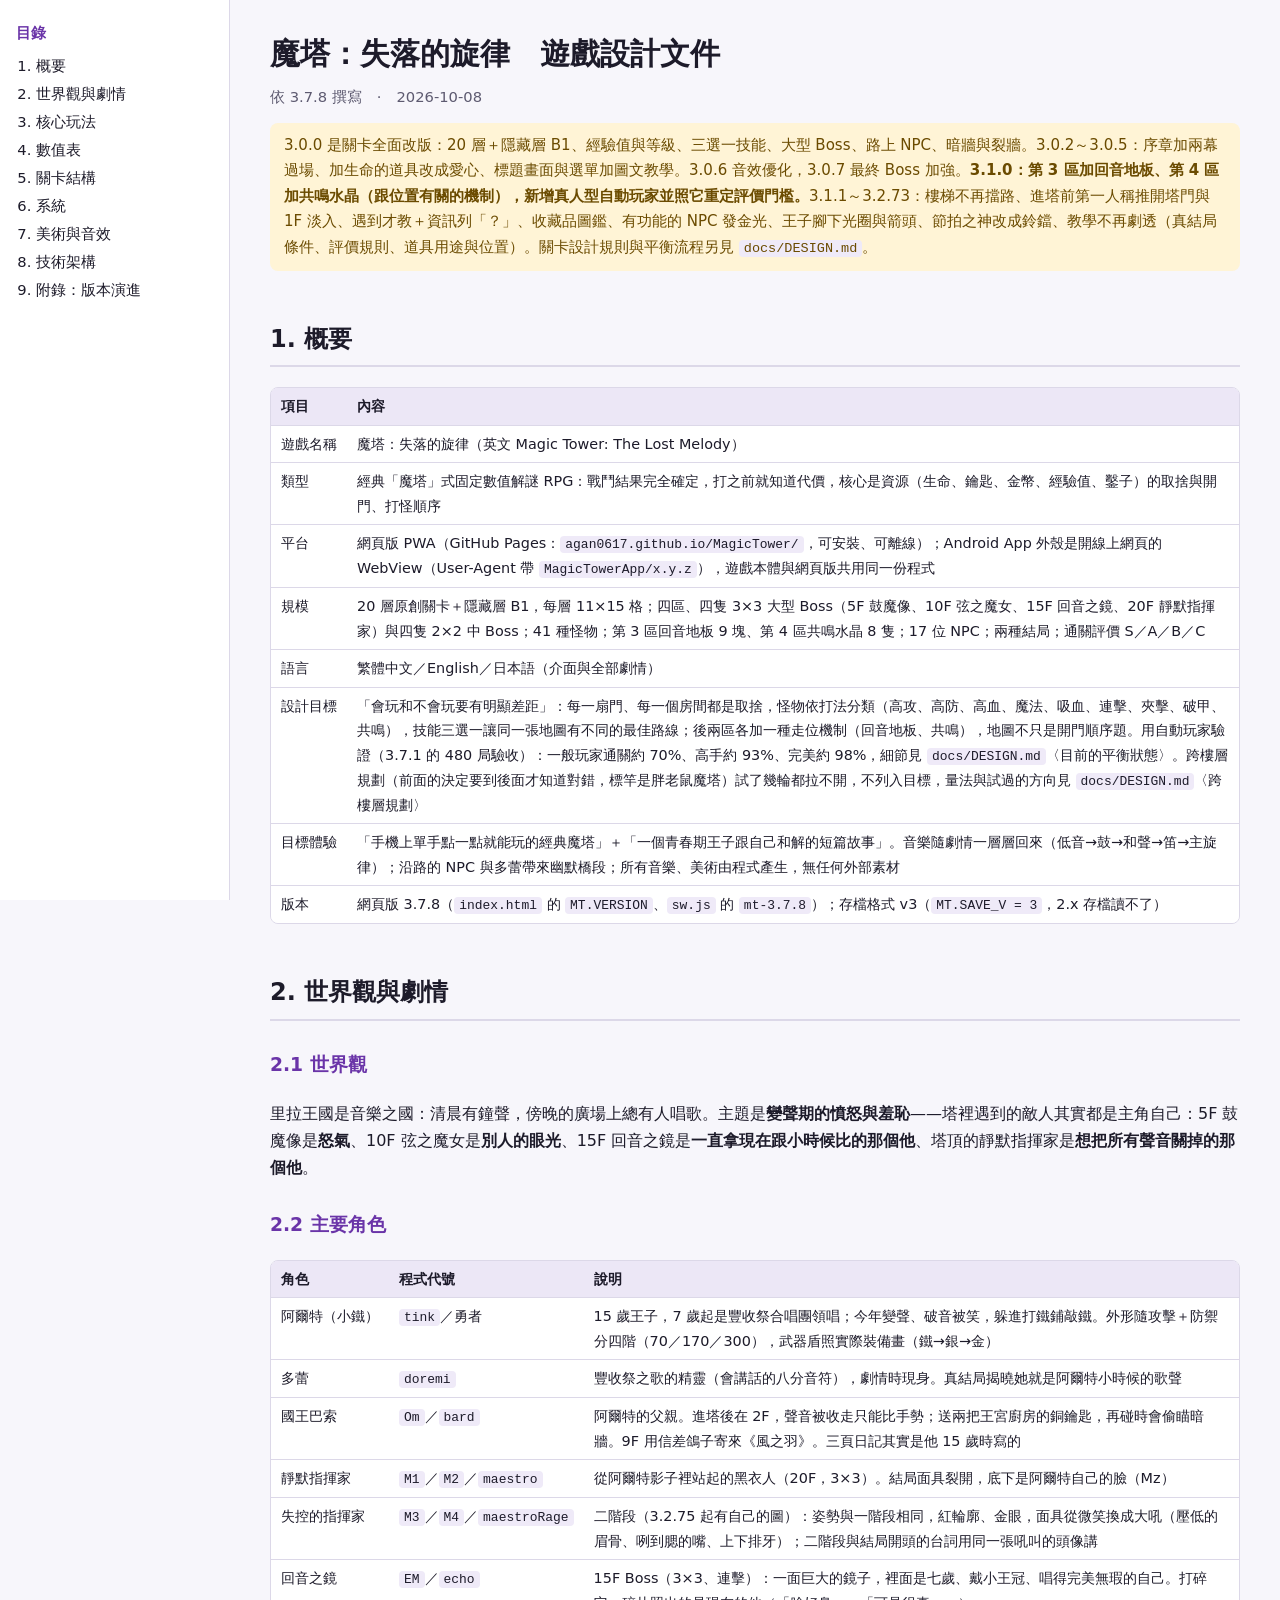
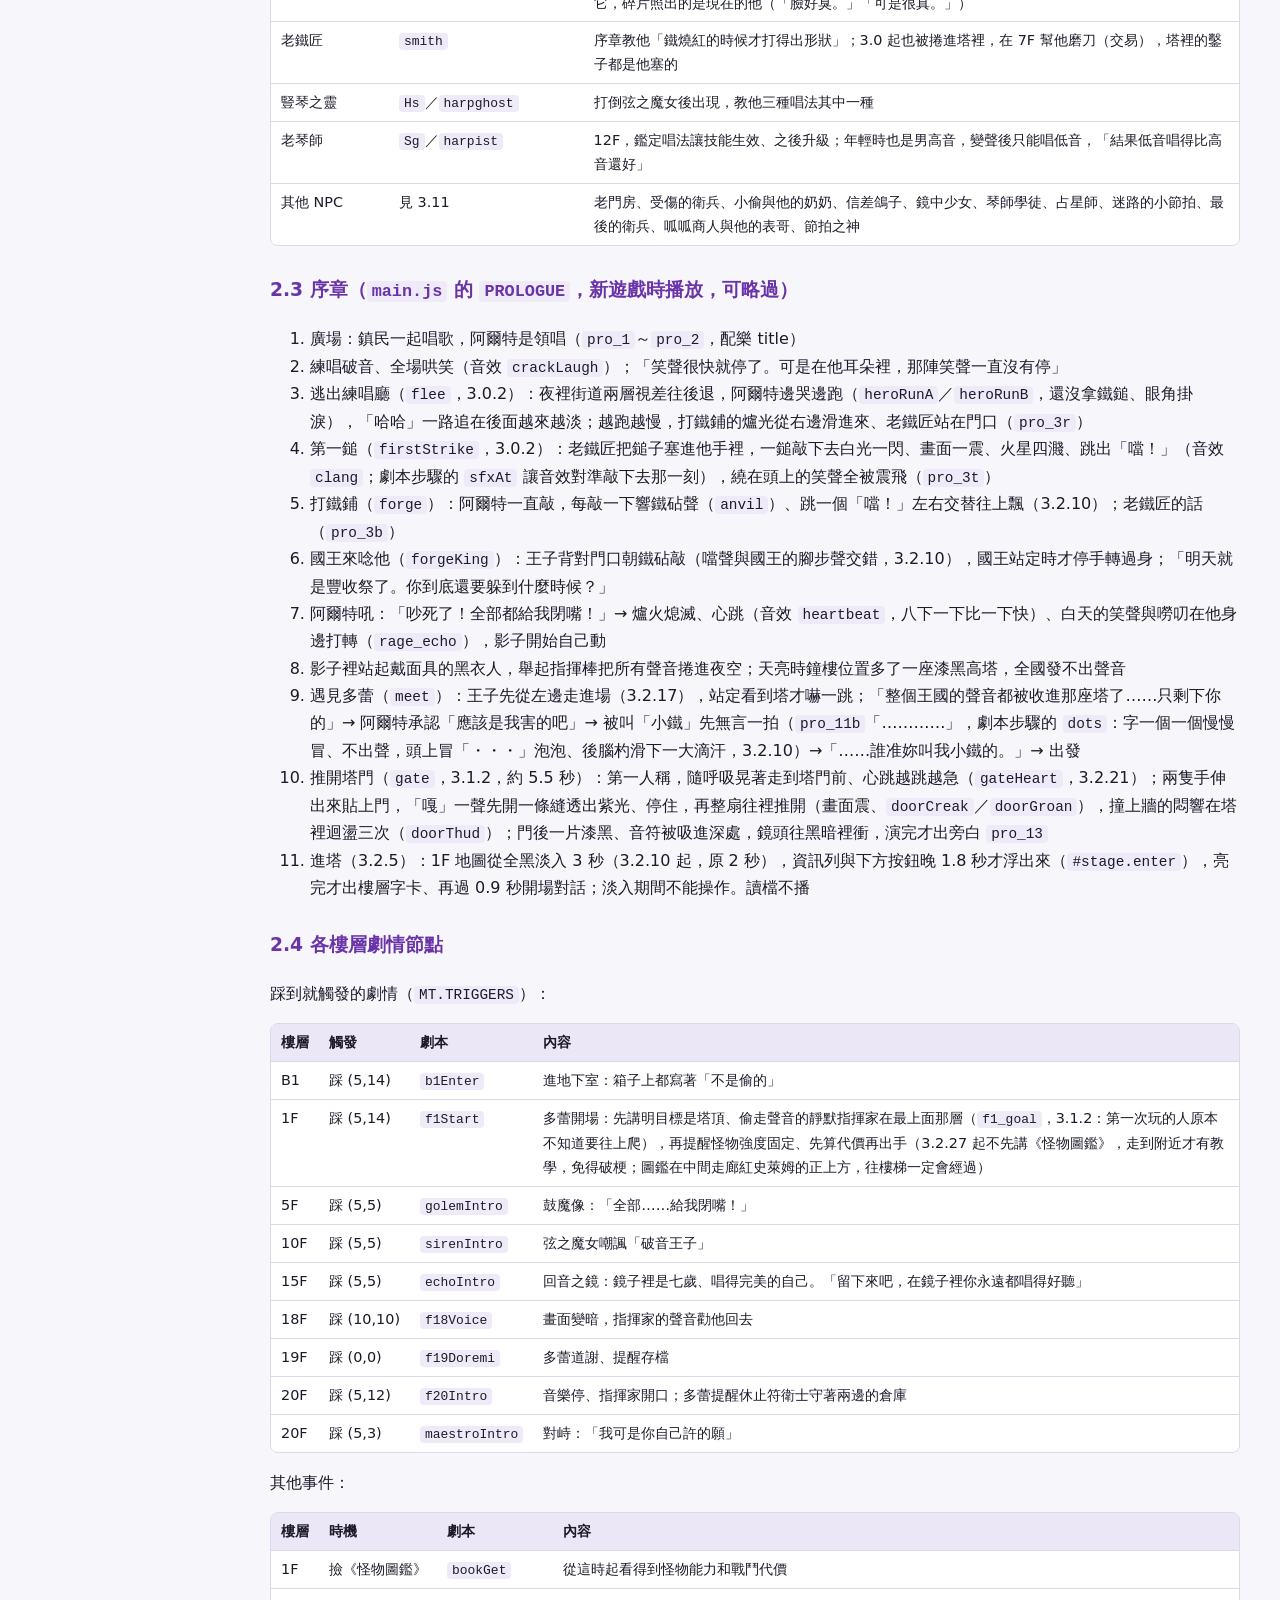
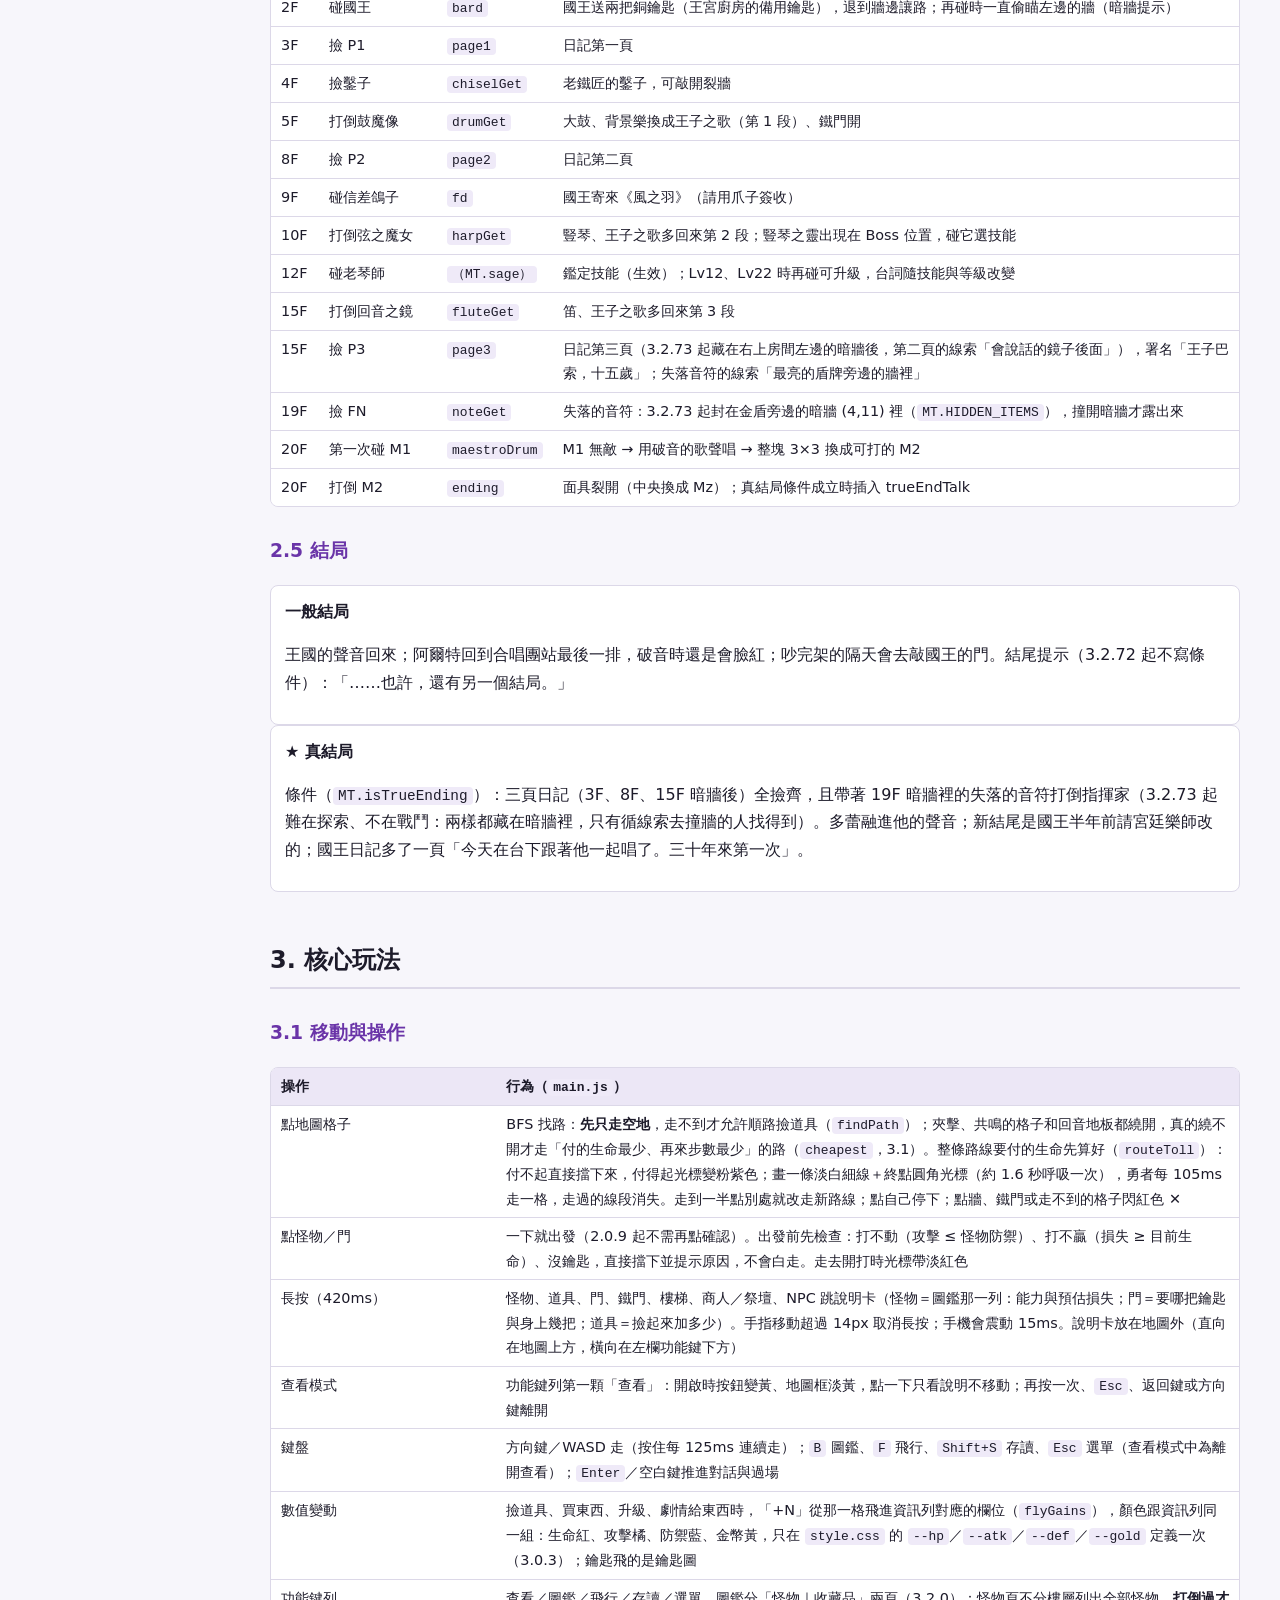
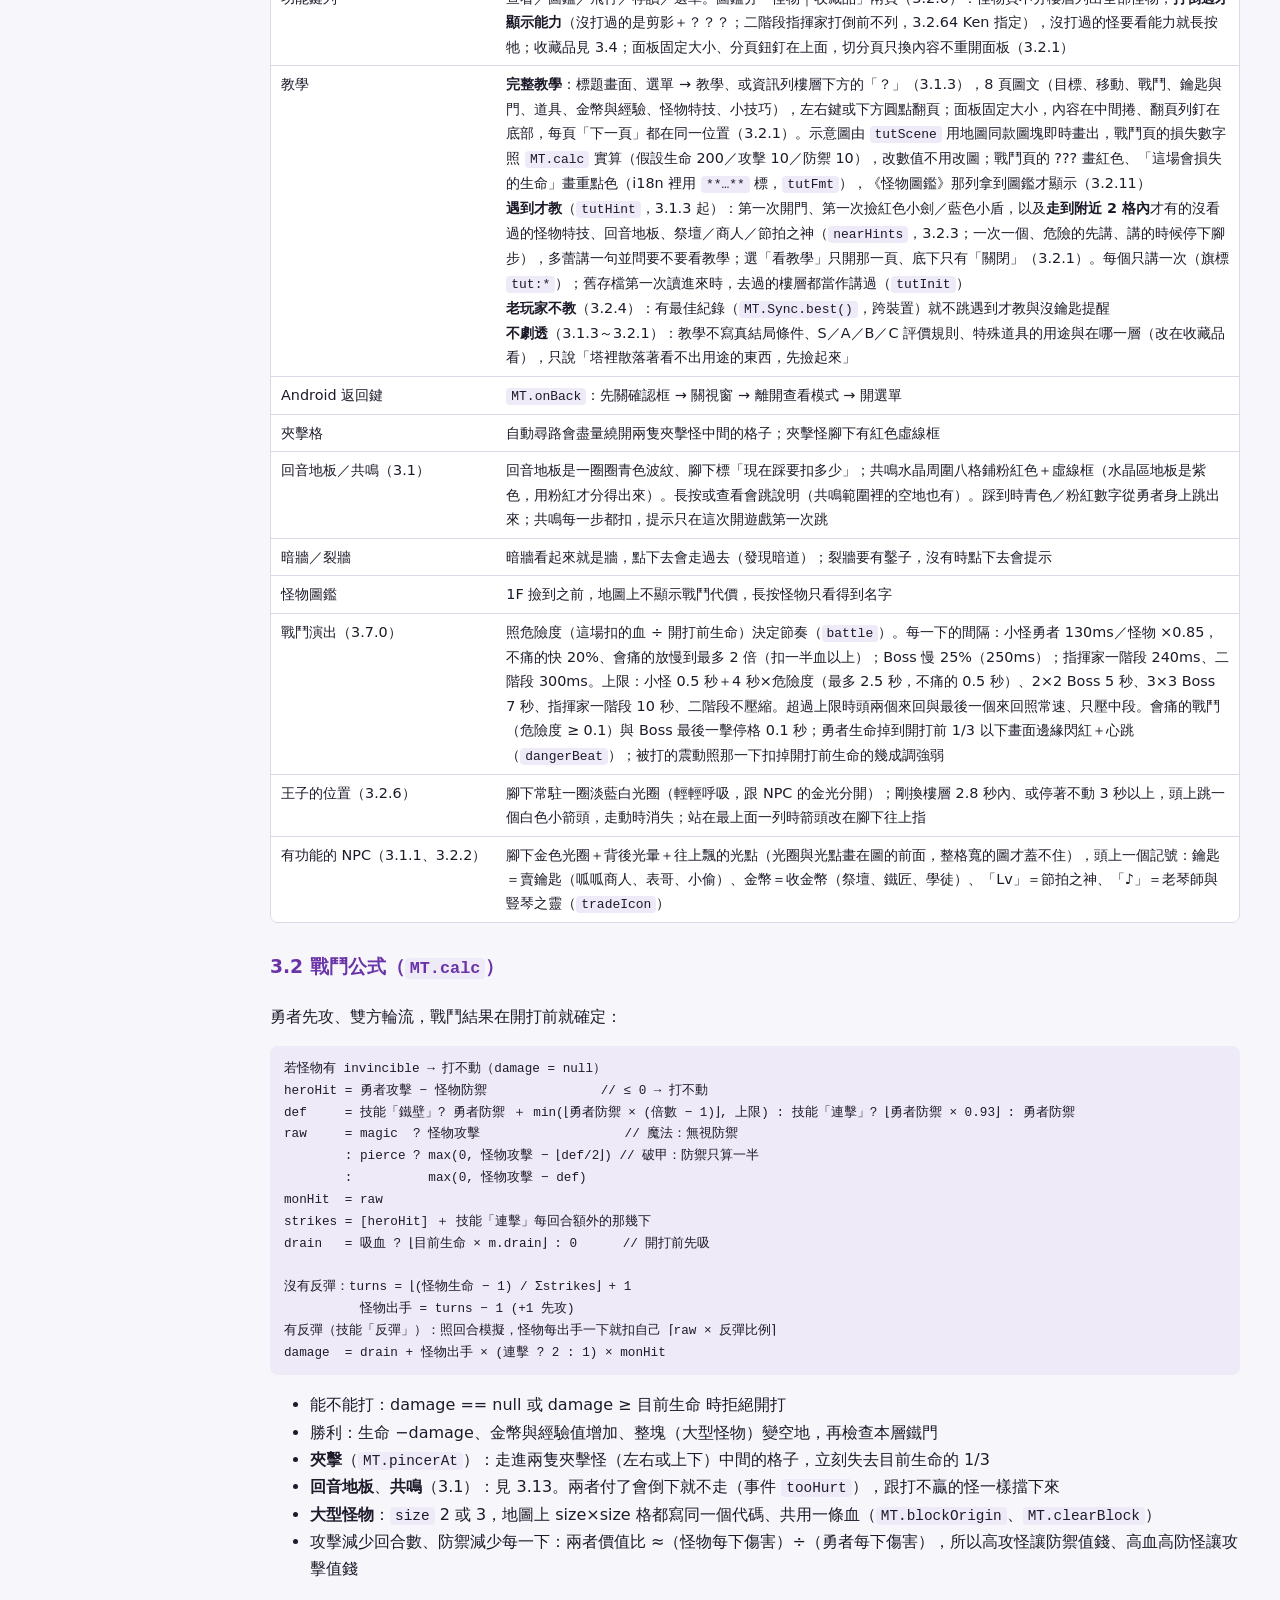
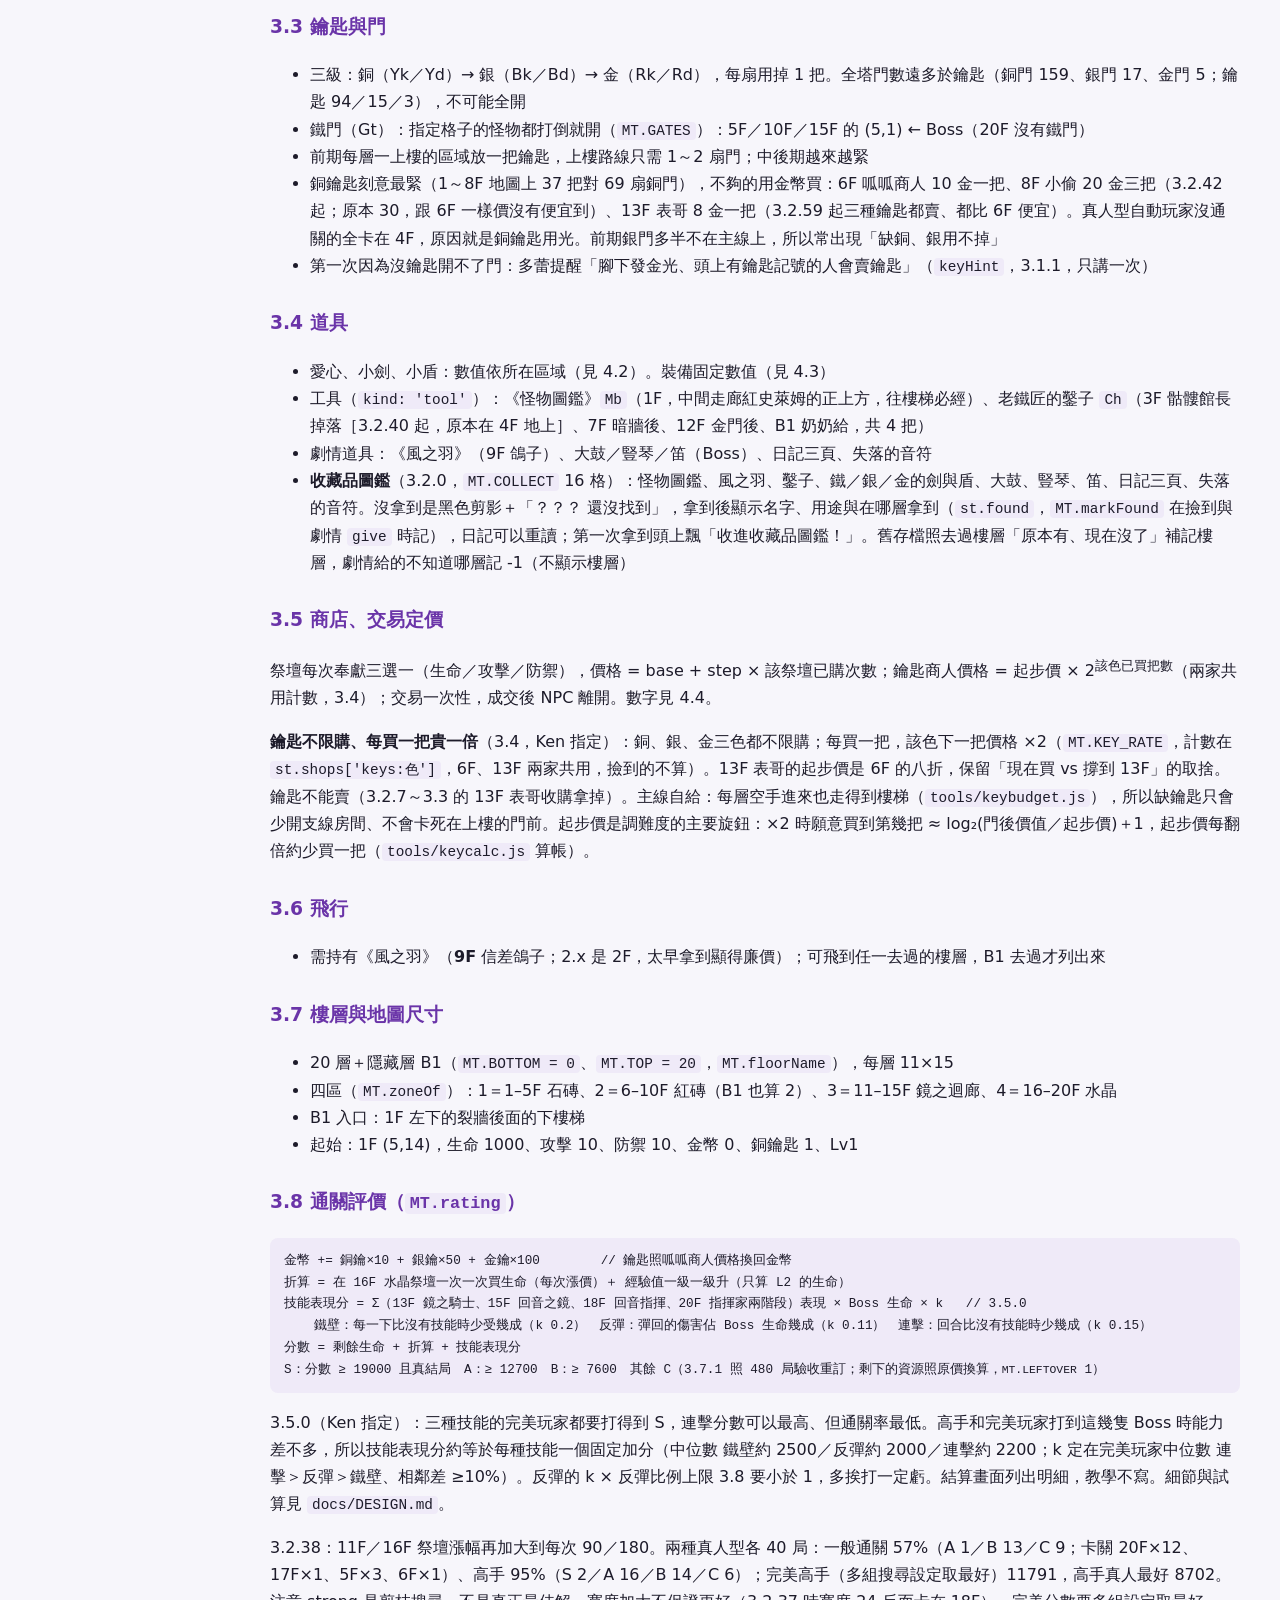
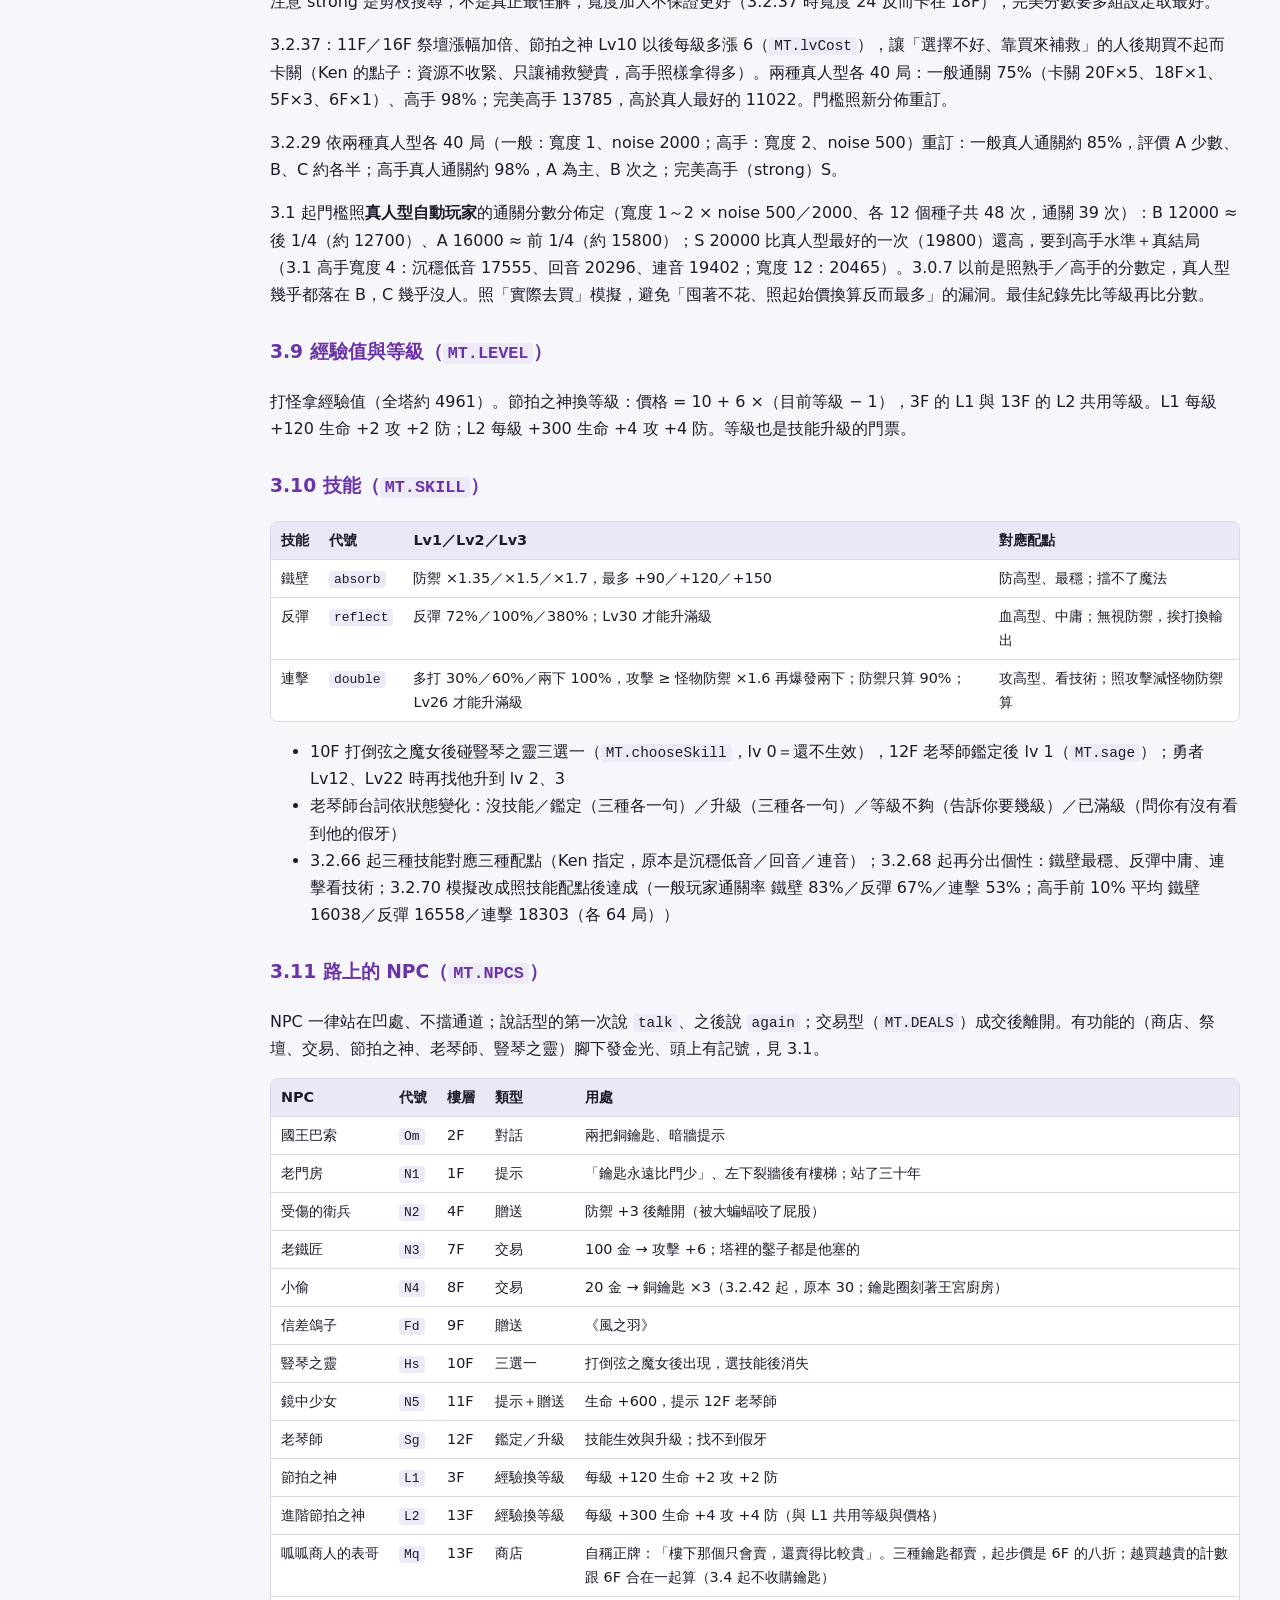
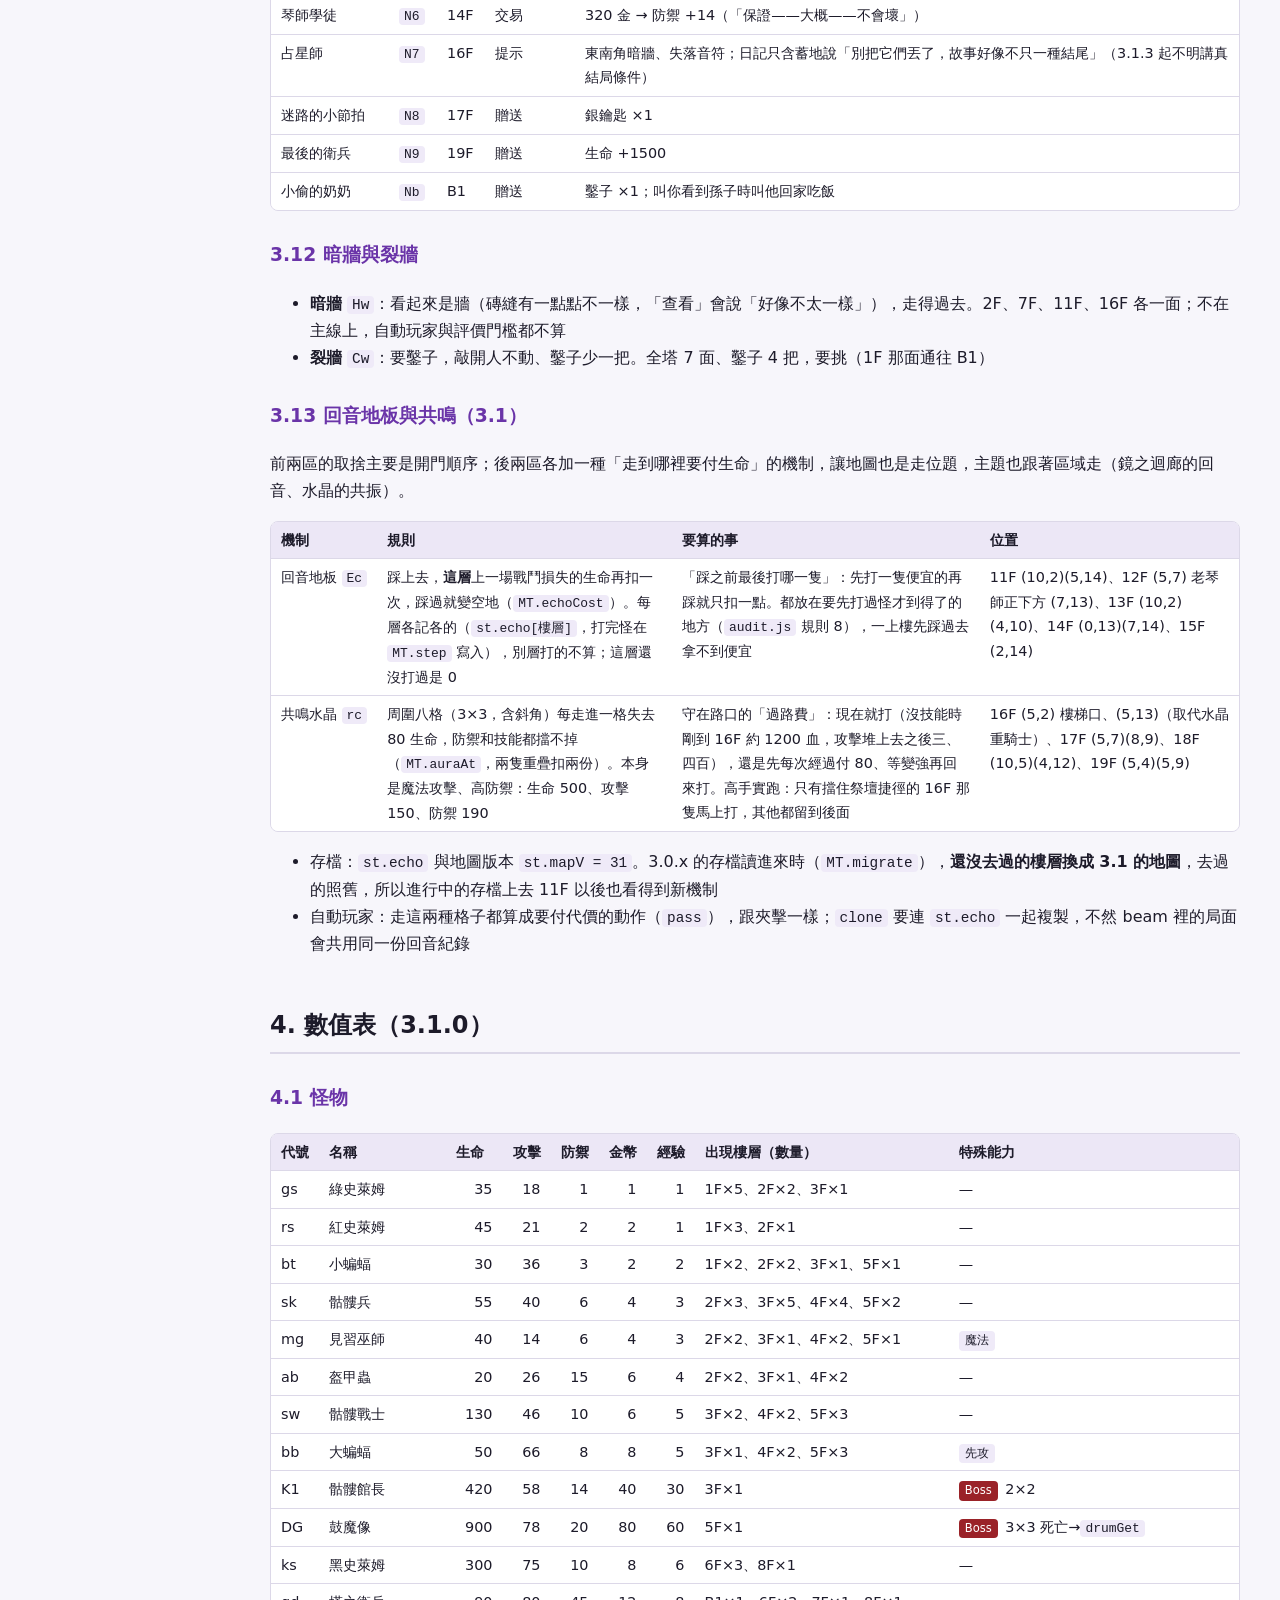
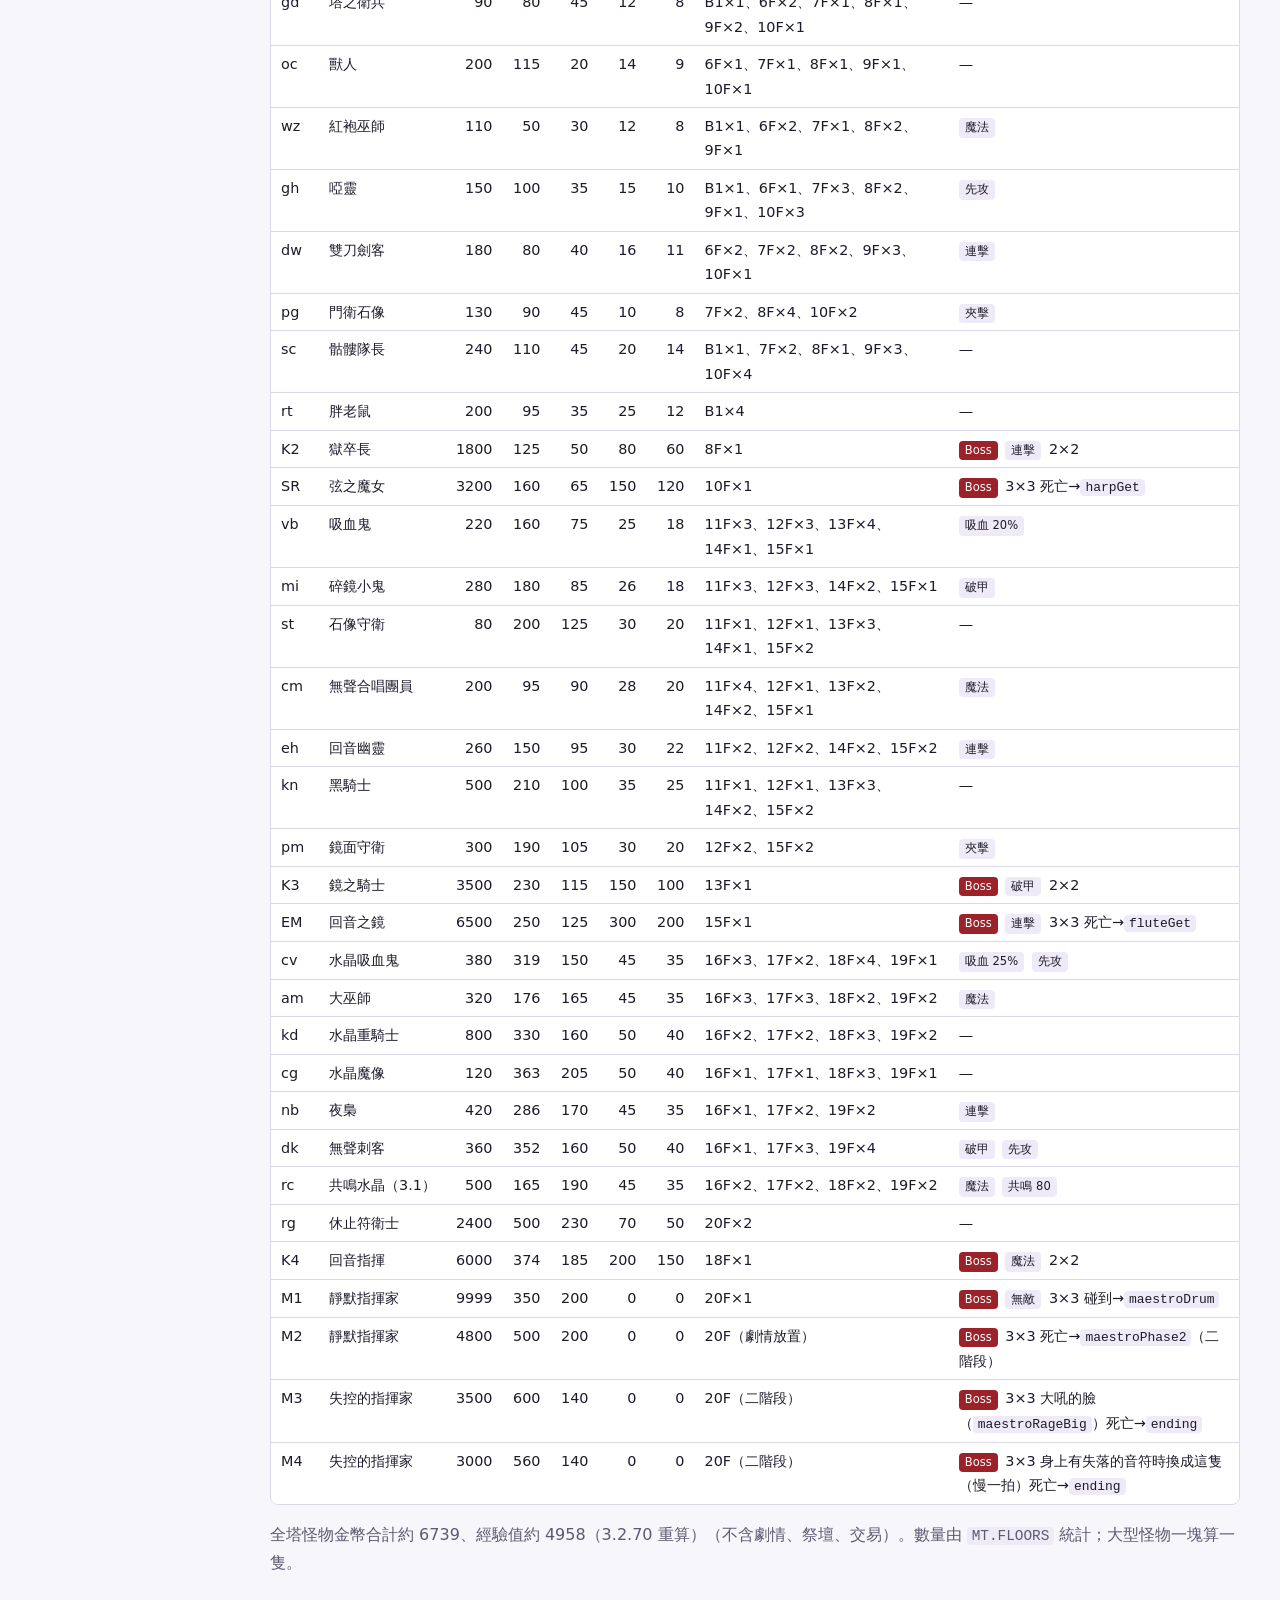
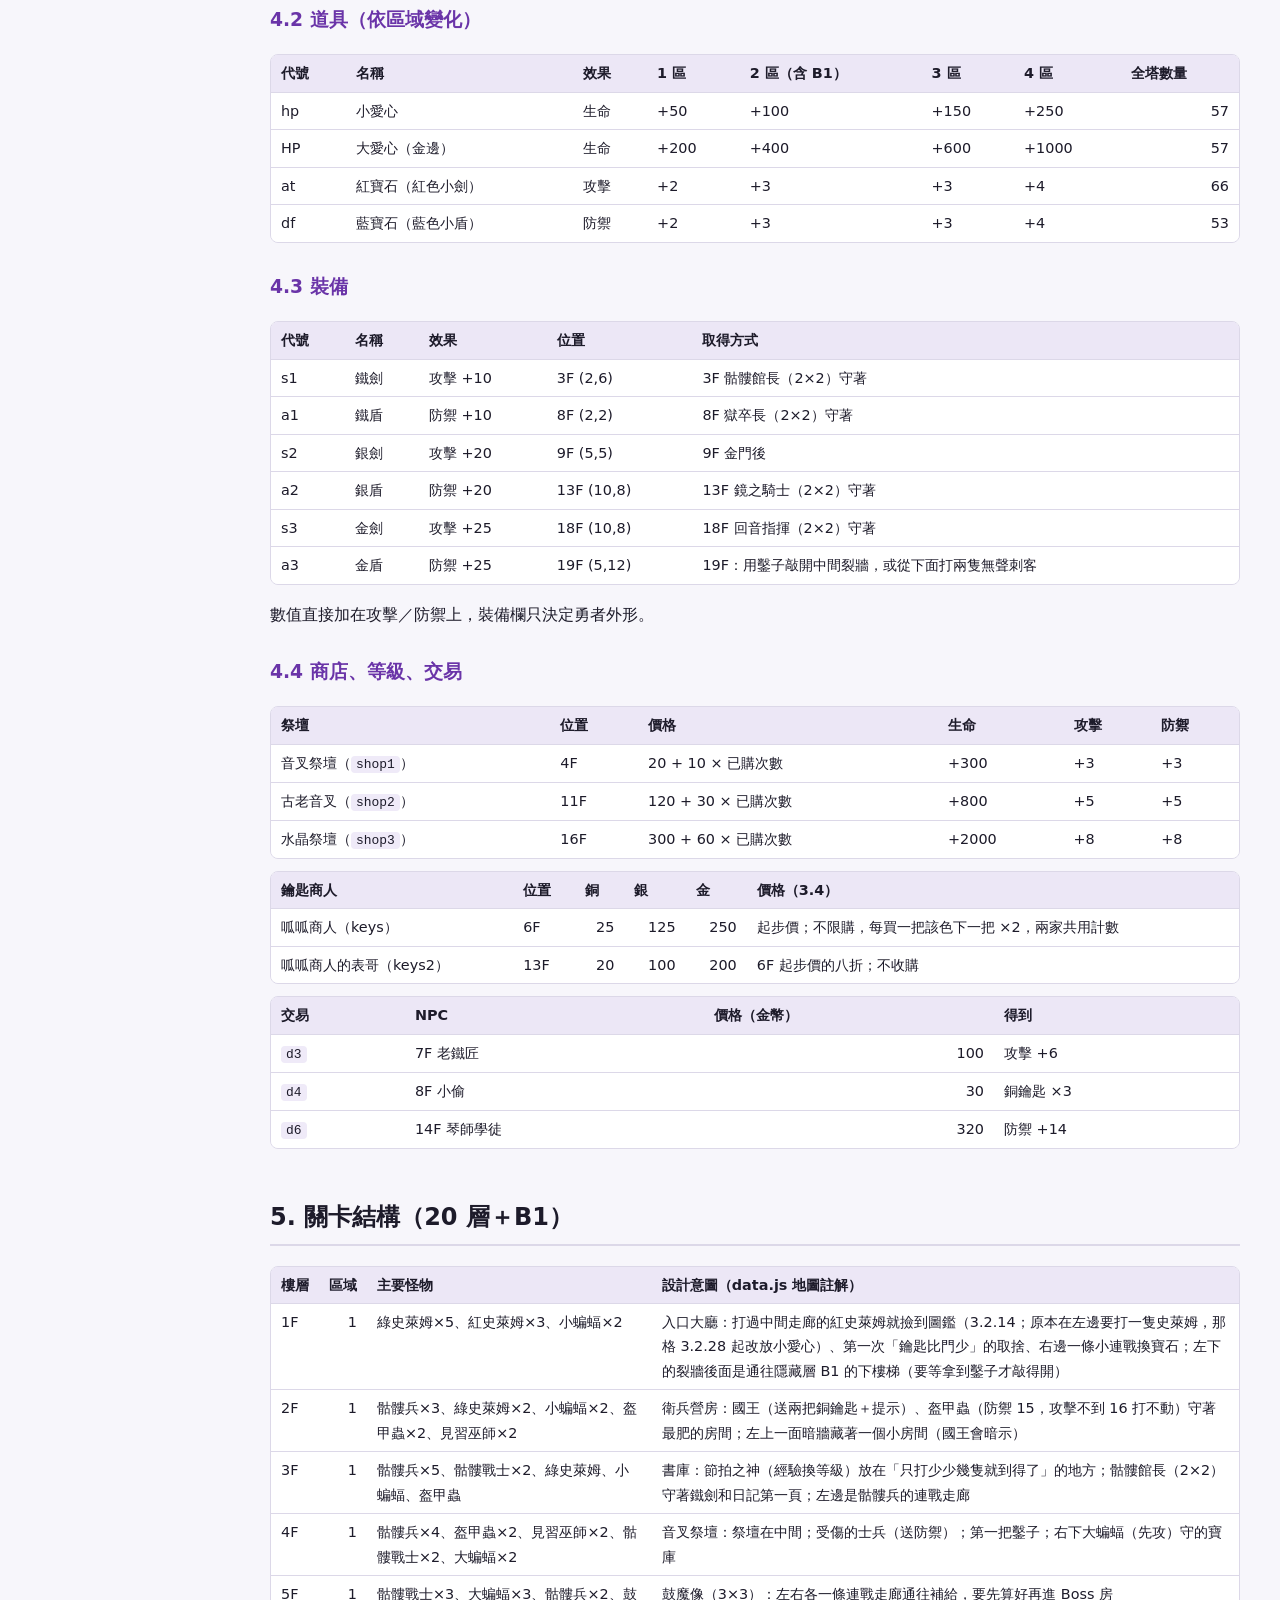
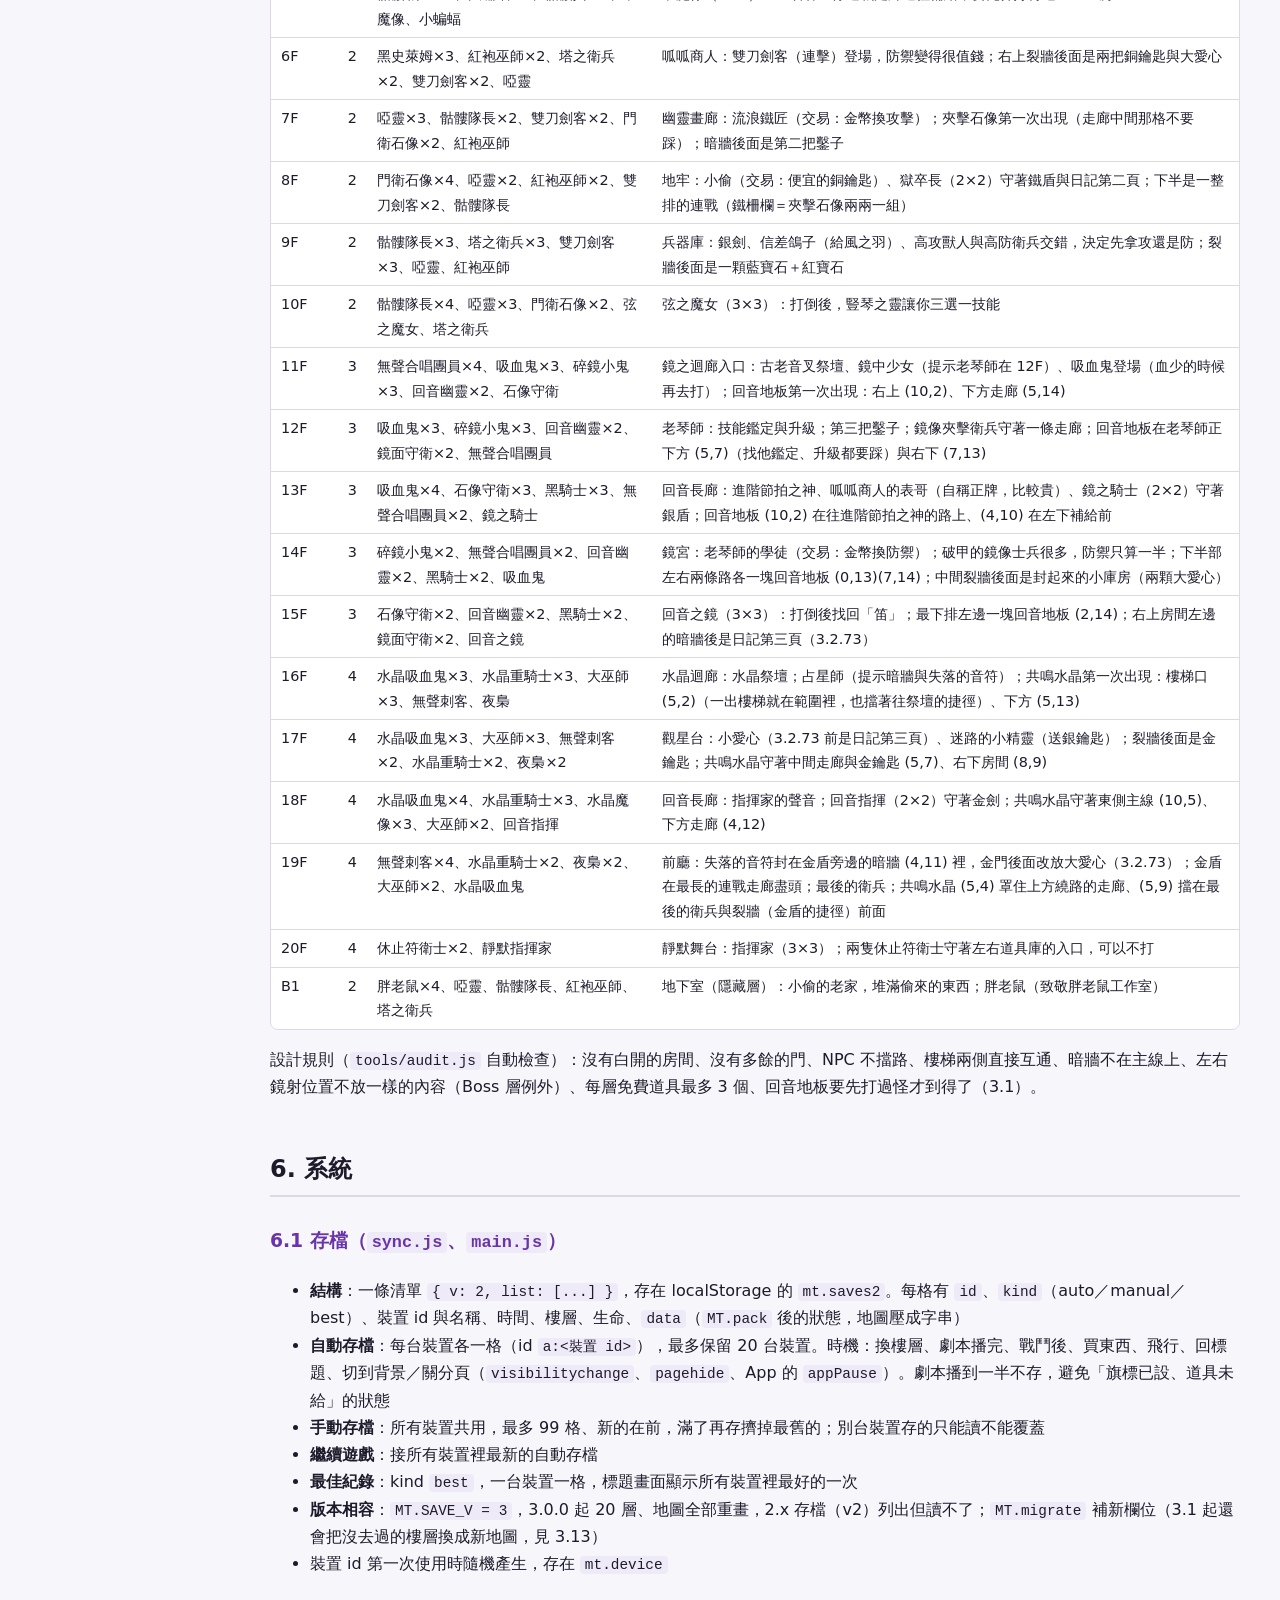
==== commit 253f19c8: "文件整併：strategy-depth-plan.md 併進 DESIGN.md〈跨樓層規劃〉、prince-song.md 併進 game-design.html〈7.3 王子之歌〉（Ken 指定）" ====
--- a/docs/game-design.html
+++ b/docs/game-design.html
@@ -75,7 +75,7 @@
 <main>
 <header class="top">
   <h1>魔塔：失落的旋律　遊戲設計文件</h1>
-  <div class="meta">依 3.2.74 撰寫　·　2026-10-06</div>
+  <div class="meta">依 3.7.8 撰寫　·　2026-10-08</div>
   <div class="note">3.0.0 是關卡全面改版：20 層＋隱藏層 B1、經驗值與等級、三選一技能、大型 Boss、路上 NPC、暗牆與裂牆。3.0.2～3.0.5：序章加兩幕過場、加生命的道具改成愛心、標題畫面與選單加圖文教學。3.0.6 音效優化，3.0.7 最終 Boss 加強。<b>3.1.0：第 3 區加回音地板、第 4 區加共鳴水晶（跟位置有關的機制），新增真人型自動玩家並照它重定評價門檻。</b>3.1.1～3.2.73：樓梯不再擋路、進塔前第一人稱推開塔門與 1F 淡入、遇到才教＋資訊列「？」、收藏品圖鑑、有功能的 NPC 發金光、王子腳下光圈與箭頭、節拍之神改成鈴鐺、教學不再劇透（真結局條件、評價規則、道具用途與位置）。關卡設計規則與平衡流程另見 <code>docs/DESIGN.md</code>。</div>
 </header>
 
@@ -88,9 +88,9 @@
 <tr><td>平台</td><td class="wrap">網頁版 PWA（GitHub Pages：<code>agan0617.github.io/MagicTower/</code>，可安裝、可離線）；Android App 外殼是開線上網頁的 WebView（User-Agent 帶 <code>MagicTowerApp/x.y.z</code>），遊戲本體與網頁版共用同一份程式</td></tr>
 <tr><td>規模</td><td class="wrap">20 層原創關卡＋隱藏層 B1，每層 11×15 格；四區、四隻 3×3 大型 Boss（5F 鼓魔像、10F 弦之魔女、15F 回音之鏡、20F 靜默指揮家）與四隻 2×2 中 Boss；41 種怪物；第 3 區回音地板 9 塊、第 4 區共鳴水晶 8 隻；17 位 NPC；兩種結局；通關評價 S／A／B／C</td></tr>
 <tr><td>語言</td><td class="wrap">繁體中文／English／日本語（介面與全部劇情）</td></tr>
-<tr><td>設計目標</td><td class="wrap">「會玩和不會玩要有明顯差距」：每一扇門、每一個房間都是取捨，怪物依打法分類（高攻、高防、高血、魔法、吸血、連擊、夾擊、破甲、共鳴），技能三選一讓同一張地圖有不同的最佳路線；後兩區各加一種走位機制（回音地板、共鳴），地圖不只是開門順序題。用自動玩家驗證：新手卡在 3F、一般卡在 5F、真人型八成通關（沒過的全卡在 4F，通關分數中位數約 14100）、高手通關約 17500～21800 分</td></tr>
+<tr><td>設計目標</td><td class="wrap">「會玩和不會玩要有明顯差距」：每一扇門、每一個房間都是取捨，怪物依打法分類（高攻、高防、高血、魔法、吸血、連擊、夾擊、破甲、共鳴），技能三選一讓同一張地圖有不同的最佳路線；後兩區各加一種走位機制（回音地板、共鳴），地圖不只是開門順序題。用自動玩家驗證（3.7.1 的 480 局驗收）：一般玩家通關約 70%、高手約 93%、完美約 98%，細節見 <code>docs/DESIGN.md</code>〈目前的平衡狀態〉。跨樓層規劃（前面的決定要到後面才知道對錯，標竿是胖老鼠魔塔）試了幾輪都拉不開，不列入目標，量法與試過的方向見 <code>docs/DESIGN.md</code>〈跨樓層規劃〉</td></tr>
 <tr><td>目標體驗</td><td class="wrap">「手機上單手點一點就能玩的經典魔塔」＋「一個青春期王子跟自己和解的短篇故事」。音樂隨劇情一層層回來（低音→鼓→和聲→笛→主旋律）；沿路的 NPC 與多蕾帶來幽默橋段；所有音樂、美術由程式產生，無任何外部素材</td></tr>
-<tr><td>版本</td><td class="wrap">網頁版 3.7.2（<code>index.html</code> 的 <code>MT.VERSION</code>、<code>sw.js</code> 的 <code>mt-3.7.2</code>）；存檔格式 v3（<code>MT.SAVE_V = 3</code>，2.x 存檔讀不了）</td></tr>
+<tr><td>版本</td><td class="wrap">網頁版 3.7.8（<code>index.html</code> 的 <code>MT.VERSION</code>、<code>sw.js</code> 的 <code>mt-3.7.8</code>）；存檔格式 v3（<code>MT.SAVE_V = 3</code>，2.x 存檔讀不了）</td></tr>
 </table></div>
 
 <!-- ───────────── 2 ───────────── -->
@@ -472,7 +472,7 @@
 
 <h3>6.5 離線快取（<code>sw.js</code>）</h3>
 <ul>
-<li>僅在 https 下註冊 service worker；快取名 <code>mt-3.2.73</code>，安裝時以 <code>cache: 'reload'</code> 預先快取全部檔案（繞過 GitHub Pages 的 10 分鐘 HTTP 快取，避免新頁配舊 js）</li>
+<li>僅在 https 下註冊 service worker；快取名 <code>mt-&lt;版號&gt;</code>（目前 <code>mt-3.7.8</code>），安裝時以 <code>cache: 'reload'</code> 預先快取全部檔案（繞過 GitHub Pages 的 10 分鐘 HTTP 快取，避免新頁配舊 js）</li>
 <li>讀取策略：先回快取秒開、背景抓新版更新快取，下次開啟生效；非同源（GitHub API）不快取；啟用時刪掉舊版快取</li>
 <li>Android App 外殼也是開線上網址，一樣靠這個離線</li>
 </ul>
@@ -498,12 +498,41 @@
 <h3 id="s7-2">7.2 音樂與音效（<code>audio.js</code>）</h3>
 <ul>
 <li>Web Audio 即時合成；唯一的音檔是王子之歌 <code>audio/prince.mp3</code>（〈星光音樂盒〉原曲）</li>
-<li>王子之歌（詳見 <a href="prince-song.md">prince-song.md</a>）：同一段主題唱四遍、一遍比一遍完整。打倒鼓魔像後背景樂從塔內曲換成它，鼓魔像、弦之魔女、回音之鏡各找回一段，真結局才有第四段；背景樂只循環目前那一段（找回第 3 段就一直放第 3 段）。評價畫面一般結局循環第 3 段、真結局循環第 4 段</li>
+<li>王子之歌：打倒鼓魔像後的背景樂，見 <a href="#s7-3">7.3</a></li>
 <li>分層配樂（合成的曲子）：<code>st.layers</code> 一開始只有 base，打倒鼓魔像加 drums、弦之魔女加 strings、回音之鏡加 winds、結局加 lead；王子之歌依它決定播到第幾段。塔內曲只在打倒鼓魔像前與標題畫面（全部樂器版）聽得到</li>
 <li>序章音效：<code>crackLaugh</code>（破音＋哄笑）、<code>heartbeat</code>（八下一下比一下快的心跳）、<code>clang</code>（3.0.2，第一鎚的打鐵聲）</li>
 <li>3.1.2 塔門：<code>doorCreak</code>／<code>doorGroan</code>（共用 <code>creak</code>：鋸齒波在窄帶通裡不規則抖＋摩擦沙沙聲，一短一長）、<code>doorThud</code>（門撞上牆的悶響，在塔裡迴盪三次）</li>
 <li>3.1：<code>echoHit</code>（上一場那一記悶響一聲比一聲遠）、<code>echoQuiet</code>（還沒打過，只有水面般的輕響）、<code>auraHit</code>（水晶被震到的嗡：兩個很近的高音互相打架）</li>
 </ul>
+
+<h3 id="s7-3">7.3 王子之歌（<code>audio/prince.mp3</code>）</h3>
+<p>阿爾特自己的歌，被靜默之塔偷走了。他每找回一樣樂器，這首歌就多回來一段；真結局跟自己和解時，歌才唱完整。</p>
+<p><b>原則：曲子不出新題目，只記錄這一局。</b>歌回來幾段，全看玩家本來就要追的目標（打倒 Boss、拿齊真結局的收藏），不會出現「為了曲子去打不划算的怪」的取捨，所以 S＋真結局＝完整的歌，不影響數值與平衡。</p>
+<p>音檔是〈星光音樂盒〉原曲（84 bpm，A 小調／C 大調），同一段 8 小節主題（C–G–Am–F–C–G–F–C）唱四遍、一遍比一遍完整：</p>
+<div class="tw"><table>
+<tr><th>段</th><th>音檔裡的位置</th><th class="wrap">內容</th><th class="wrap">什麼時候找回</th></tr>
+<tr><td>1</td><td>0:00～0:22.84</td><td class="wrap">只有骨架音，沒有伴奏</td><td class="wrap">5F 打倒鼓魔像</td></tr>
+<tr><td>2</td><td>0:22.84～0:45.70</td><td class="wrap">旋律七八成，加輕的低音</td><td class="wrap">10F 打倒弦之魔女</td></tr>
+<tr><td>3</td><td>0:45.70～1:08.56</td><td class="wrap">旋律完整，加分解和弦</td><td class="wrap">15F 打倒回音之鏡</td></tr>
+<tr><td>4</td><td>1:08.56～曲尾</td><td class="wrap">旋律雙音、低音加厚（完整版）</td><td class="wrap">真結局</td></tr>
+</table></div>
+<p>切點是每段第一拍起音前 15ms（<code>audio.js</code> 的 <code>PRINCE.cuts</code>）。段數由 <code>st.layers</code>（找回的樂器）決定：<code>drums</code>→1、<code>strings</code>→2、<code>winds</code>→3、<code>lead</code>→4。</p>
+<p><b>什麼時候播</b></p>
+<ul>
+<li>1～4F 與打倒鼓魔像之前：塔內曲 <code>tower</code></li>
+<li>打倒鼓魔像之後：背景樂換成王子之歌，只循環目前那一段（找回第 3 段就一直放第 3 段，不從第 1 段播起）。回到 1～4F 也是王子之歌（歌已經跟著阿爾特了）</li>
+<li>Boss 戰、20F 最終決戰、劇情動畫：各自的曲子</li>
+<li>結局與評價畫面：打倒最終 Boss、一進慶典結局那幕就放王子之歌，一路接到評價畫面不重來；一般結局循環第 3 段、真結局循環第 4 段（完整版）。評價下面多一行「♪ 王子之歌 n／4 段」</li>
+<li>標題畫面：塔內曲（全部樂器版）</li>
+</ul>
+<p><b>播放</b></p>
+<ul>
+<li>找回新的一段時不重播：正在播的這一遍照常放完，下一次接縫才換成新的那段</li>
+<li>接回段首時，舊的那份在接縫前 80ms 淡出（<code>PRINCE.fade</code>，接縫前的餘音只剩 -27～-34 dB）；第 4 段後面是曲尾的餘音，不淡出，讓它自己收掉</li>
+<li>音量壓到 0.6 倍（<code>PRINCE.gain</code>），跟合成的曲子差不多</li>
+<li>音檔在 <code>MT.Audio.init()</code> 時就開始抓，離線快取（<code>sw.js</code>）有收；抓不到就沒有這首，不影響遊戲</li>
+</ul>
+<p><b>引導</b>：打倒鼓魔像後，多蕾多一句（<code>drum_song</code>）：告訴阿爾特那是他的歌、每找回一樣樂器就多回來一段。不提真結局。</p>
 
 <h2 id="s8">8. 技術架構</h2>
 <h3>8.1 檔案分工</h3>
@@ -639,14 +668,14 @@
 <tr><td>3.2.71</td><td>2026-10-03</td><td class="wrap">評價 S 的額外獎勵（Ken 指定）：結局畫面評價下方多一個發光金框「✦ 完美的旋律 ✦」與國王的一句話（中英日），並響起號角、金色音符從上方飄下。模擬輸出會標記是否拿到真結局（S 比例可以算準）</td></tr>
 <tr><td>3.2.72</td><td>2026-10-05</td><td class="wrap">結算畫面不劇透真結局（Ken 指定）：沒拿到真結局時，提示只留「……也許，還有另一個結局。」（拿掉「三頁日記、失落的音符」這些條件）；分數到 S 但沒真結局時也不再顯示「S 要真結局才拿得到」（中英日）</td></tr>
 <tr><td>3.2.73</td><td>2026-10-05</td><td class="wrap">探索型真結局＋三種技能重調（Ken 指定：真結局難在探索、不在戰鬥）：失落的音符從 19F 金門房間搬進金盾旁邊的暗牆 (4,11)（<code>MT.HIDDEN_ITEMS</code>，撞開暗牆道具才露出來，人停在原地），金門房間改放大愛心；日記第三頁從 17F 搬到 15F 右上房間左邊的暗牆後；第二頁多一句線索「剩下的藏在會說話的鏡子後面」，第三頁的提示改指「最亮的盾牌旁邊的牆裡」。技能：反彈滿級 200%→380%、升滿級要 Lv25→Lv30；鐵壁滿級防禦上限 130→100；連擊滿級爆發第二下 50%→100%。模擬（高手每種技能約 128 局、一般約 60 局）：一般通關 鐵壁 81%／反彈 68%／連擊 51%（整體約 67%）；高手前 10% 平均 鐵壁 17754／反彈 19189／連擊 22301（整體通關約 84%）；真結局 高手約 81%、一般 0%；完美高手（連擊）24364。評價門檻 S 16800→20500（還要真結局）、A 13850→15600、B 5900→5650。模擬的老手（ahead all）預設會找暗牆</td></tr>
-<tr><td>3.2.74</td><td>2026-10-06</td><td class="wrap">跨樓層規劃量法與方向 A 的程式骨架（strategy-depth 分支，Ken 指定）；<b>遊戲數值一字不動</b>。模擬器：盲高手 <code>--ahead blind</code>（判斷力同高手、只看得到去過的樓層，攻防照剩餘樓層比例估價 <code>MT_FUT</code>）、懂規則的盲高手 <code>MT_RULE=1</code>、<code>tools/bench.js</code> 平衡總表（三組平行跑、95% 區間、配對差、<code>--mt</code> 覆蓋數值）。遊戲端預留並預設關閉：<code>MT.KEY_STEP</code> 鑰匙越買越貴（<code>MT.keyPrice</code>，商人 UI 會標現價與漲幅）、<code>MT.MAP_PATCH</code> 調平衡用的地圖改動；買鑰匙三色都計數。量出來的結論在 <code>DESIGN.md</code>〈跨樓層規劃的量法與結論〉：鑰匙漲價、削供給、破防門檻三組實驗都在雜訊範圍內，差距的來源是結構性的</td></tr>
+<tr><td>3.2.74</td><td>2026-10-06</td><td class="wrap">跨樓層規劃量法與方向 A 的程式骨架（strategy-depth 分支，Ken 指定）；<b>遊戲數值一字不動</b>。模擬器：盲高手 <code>--ahead blind</code>（判斷力同高手、只看得到去過的樓層，攻防照剩餘樓層比例估價 <code>MT_FUT</code>）、懂規則的盲高手 <code>MT_RULE=1</code>、<code>tools/bench.js</code> 平衡總表（三組平行跑、95% 區間、配對差、<code>--mt</code> 覆蓋數值）。遊戲端預留並預設關閉：<code>MT.KEY_STEP</code> 鑰匙越買越貴（<code>MT.keyPrice</code>，商人 UI 會標現價與漲幅）、<code>MT.MAP_PATCH</code> 調平衡用的地圖改動；買鑰匙三色都計數。量出來的結論在 <code>DESIGN.md</code>〈跨樓層規劃〉：鑰匙漲價、削供給、破防門檻三組實驗都在雜訊範圍內，差距的來源是結構性的</td></tr>
 <tr><td>3.2.75</td><td>2026-10-06</td><td class="wrap">二階段 Boss「失控的指揮家」換成更邪惡的形象（Ken 指定）：原本只是一階段的圖換色（紅輪廓、金眼），臉還是微笑面具；現在有自己的圖 <code>maestroRageBig</code>——姿勢、指揮棒、煙都與一階段相同，面具換成大吼（壓低的眉骨＋吊眼、咧到腮的大嘴、上下排牙、暗紅口腔、下巴掉下一格），左右對稱。二階段「吵死了，全部閉嘴」與結局開頭「為什麼……你還要唱」兩句改用同一張吼叫的對話頭像 <code>maestroRage</code>（頭身比例與一階段頭像相同），講者名三語「失控的指揮家」。設計過程中試過的半張面具、拿掉指揮棒改張牙舞爪、正中裂縫三版都被否決</td></tr>
 <tr><td>3.4.0</td><td>2026-10-07</td><td class="wrap"><b>鑰匙不限購、每買一把貴一倍</b>（Ken 指定，以 3.2.75 為底；這是 B 方案，A 方案在 key-double 分支）：銅、銀、金三色不限購，每買一把該色下一把 ×2（兩家共用計數、撿到的不算），起步價 6F 銅 25／銀 125／金 250、13F 八折 20／100／200；鑰匙不能賣（拿掉 13F 表哥收購，三語台詞與說明改寫，商店顯示下一把價格與「每買一把，下一把貴一倍」）。從 3.3.0 沿用：補 8 把主線走廊鑰匙（主線自給）、第 4 區房間分級（16F／17F／18F 8 格）、占星師的方向性提示、反彈 Lv1／Lv2 76／105%；不沿用：硬限量、36 把房內鑰匙換寶石、商人各自限量、第 3～4 區獎勵加大（撿到的鑰匙就開得了約八成房間，加大的話一般玩家 85%、技能下限不成立）。鐵壁滿級防禦上限 100→120（原本比 Lv2 低，升滿級打最終魔王反而多受傷）。剩餘資源換算分數 ×1.3→×1（同 3.3.1）。驗收 768 局：一般 71%（鐵壁 86／反彈 86／連擊 42）、高手 92%、盲高手 88%、懂規則 68%、完美最好 23263；主目標 21.6%（目標 ≥50% 未達）、護欄 1 21.8%／護欄 2 成立、技能上下限成立。評價門檻 S 18300／A 10400／B 6800。</td></tr>
 <tr><td>3.4.1</td><td>2026-10-07</td><td class="wrap">拿掉 Boss 層禁飛（Ken 指定）：Boss 還活著的樓層也能用風之羽飛走；三語的「飛不走」提示、圖鑑說明與信差鴿子台詞一併改掉。<code>MT.NOFLY</code> 改名 <code>MT.BOSS_FLOORS</code>，只剩稽核與模擬器判斷 Boss 層用。</td></tr>
 <tr><td>3.4.2</td><td>2026-10-07</td><td class="wrap">（Ken 指定）4F 右側銀門改成牆（那間房上方另有銅門可進，銀門只是更貴的第二入口）。20F 拿掉鐵門：兩隻休止符衛士移到左右道具庫的入口 (3,5)／(7,5)，可以不打就去打指揮家；衛士加強成生命 2400、攻擊 500、防禦 230（原 900／363／190），打一隻的代價約等於門後的大愛心＋攻／防。多蕾的提醒台詞三語改寫。鑿子的取捨：6F 裂牆後的銀鑰匙換成兩把銅鑰匙（裂牆左移一格，庫房變三格）；14F 裂牆後封成只放兩顆大愛心的小庫房（原本下面走廊從回音地板也進得去，裂牆只是捷徑）。</td></tr>
 <tr><td>3.5.0</td><td>2026-10-07</td><td class="wrap">技能表現分（Ken 指定：三種技能的完美玩家都打得到 S，連擊分數可以最高、通關率最低）：只看技能生效後的 Boss 戰，鐵壁看擋下幾成、反彈看彈回的傷害佔 Boss 生命幾成、連擊看回合少幾成，乘上 Boss 生命與係數（0.55／0.2／0.05）加進分數；結算畫面列出明細（三語）。評價門檻 S 19500＋真結局／A 15500／B 11800。模擬玩家也把這份分數算進局面評分。Ken 指定不跑驗收直接上，數字是 3.4.1 地圖上的試算。</td></tr>
 <tr><td>3.5.1</td><td>2026-10-07</td><td class="wrap">照 3.5.0 的 432 局驗收重訂評價：3.4.2 的 20F 休止符衛士讓分數全面變低（鐵壁最重），評價門檻改 S 19000＋真結局／A 13200／B 8500；反彈技能表現分係數 0.2→0.18（讓連擊的完美最高分仍然最高）。三種技能的完美玩家都有人拿 S、高手 S 5%。遊戲數值不動。</td></tr>
-<tr><td>3.6.0</td><td>2026-10-07</td><td class="wrap">王子之歌（Ken 指定）：打倒 5F 鼓魔像後，背景樂從塔內曲換成〈星光音樂盒〉原曲（<code>audio/prince.mp3</code>，遊戲第一個音檔，離線快取有收）。原曲是同一段主題唱四遍、一遍比一遍完整：鼓魔像、弦之魔女、回音之鏡各找回一段，真結局才有第四段；背景樂循環「第 1 段到目前那段」，接縫前 80ms 淡出。評價畫面從頭放一次（一般結局 3 段、真結局 4 段），多一行「♪ 王子之歌 n／4 段」。多蕾在拿到大鼓後多一句引導；拿到樂器的旁白、台詞與圖鑑說明改成「音樂盒的旋律多回來一段」（三語）。不影響數值與平衡。設計見 <code>docs/prince-song.md</code>。</td></tr>
+<tr><td>3.6.0</td><td>2026-10-07</td><td class="wrap">王子之歌（Ken 指定）：打倒 5F 鼓魔像後，背景樂從塔內曲換成〈星光音樂盒〉原曲（<code>audio/prince.mp3</code>，遊戲第一個音檔，離線快取有收）。原曲是同一段主題唱四遍、一遍比一遍完整：鼓魔像、弦之魔女、回音之鏡各找回一段，真結局才有第四段；背景樂循環「第 1 段到目前那段」，接縫前 80ms 淡出。評價畫面從頭放一次（一般結局 3 段、真結局 4 段），多一行「♪ 王子之歌 n／4 段」。多蕾在拿到大鼓後多一句引導；拿到樂器的旁白、台詞與圖鑑說明改成「音樂盒的旋律多回來一段」（三語）。不影響數值與平衡。設計見 <a href="#s7-3">7.3</a>。</td></tr>
 <tr><td>3.6.1</td><td>2026-10-07</td><td class="wrap">反彈 Lv1／Lv2 76%／105%→72%／100%（Ken 同意）：一般玩家反彈通關率 83% 比鐵壁 72% 還高，降到 67%，技能下限（鐵壁＞反彈＞連擊）恢復。評價門檻 A 13200→13000、B 8500→8400。三語技能說明更正過期數字（鐵壁滿級上限 +120、反彈 72%／100%／380%・勇者 Lv30）。</td></tr>
 <tr><td>3.6.2</td><td>2026-10-07</td><td class="wrap">（Ken 指定）鐵壁滿級防禦上限 +120→+150（20F 休止符衛士與指揮家對鐵壁最重，一般鐵壁通關 72→81%）；技能表現分係數 鐵壁 0.2／反彈 0.11／連擊 0.15，讓完美玩家分數中位數 連擊 19823＞反彈 14713＞鐵壁 13109；評價門檻 A 12900、B 7600（S 19000）。三語技能說明一併更正。480 局驗收：一般 70%、高手 93%（模擬高手約 95% Ken 接受）、高手 S 5%，三種技能的完美玩家都有人拿 S。</td></tr>
 <tr><td>3.7.0</td><td>2026-10-07</td><td class="wrap">（Ken 指定）戰鬥演出改成看危險度：原本小怪一律壓在約 1 秒、Boss 3 秒，痛的跟不痛的看起來一樣，Boss 三十幾下擠在 3 秒裡只看得到數字在閃。改成不痛的更快、痛的放慢（最多 2.5 秒），2×2 Boss 5 秒、3×3 Boss 7 秒、指揮家一階段 10 秒、二階段不壓縮（約 8～10 秒）；壓縮時只壓中段；加最後一擊停格、血少閃紅＋心跳、被打震動照傷害調強弱。模擬 8 局估算整局戰鬥時間：一般玩家 2 分 47 秒→約 3 分 58 秒、高手 2 分 32 秒→約 3 分 20 秒。不影響數值與平衡。</td></tr>
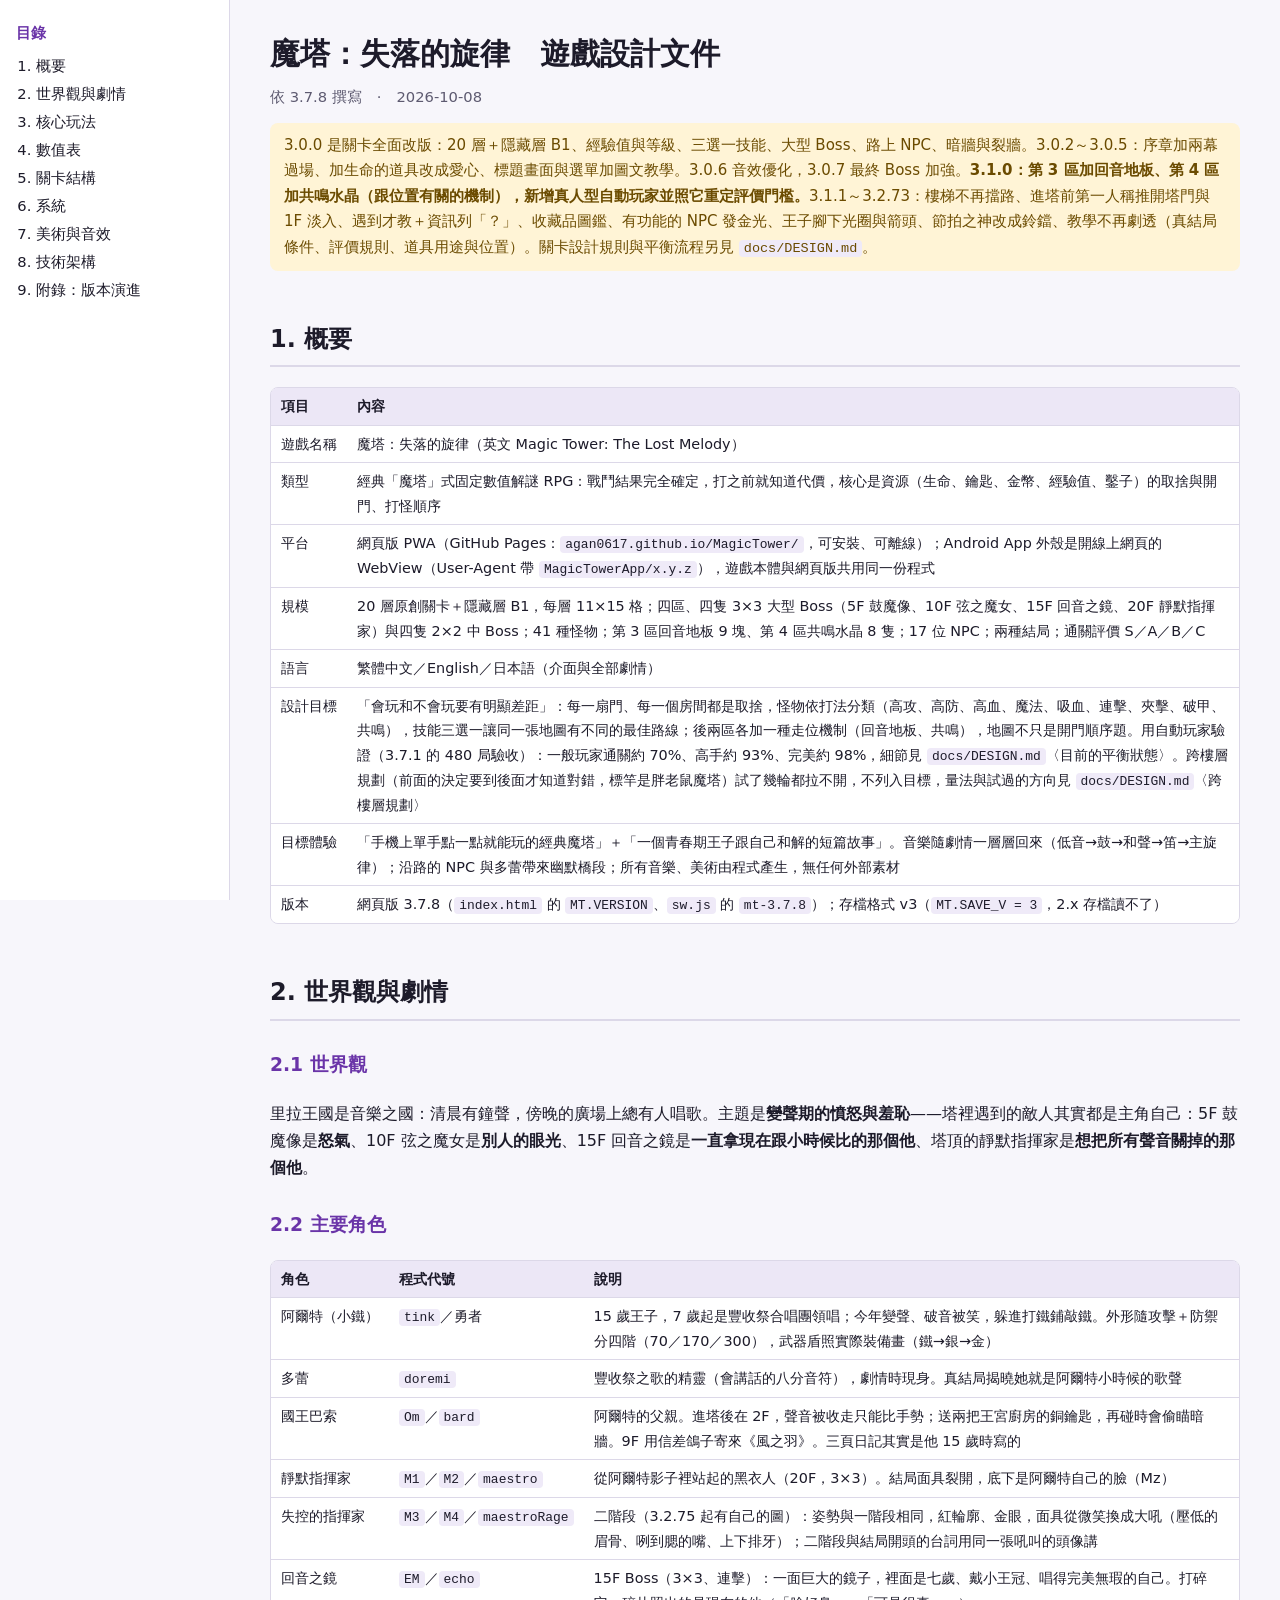
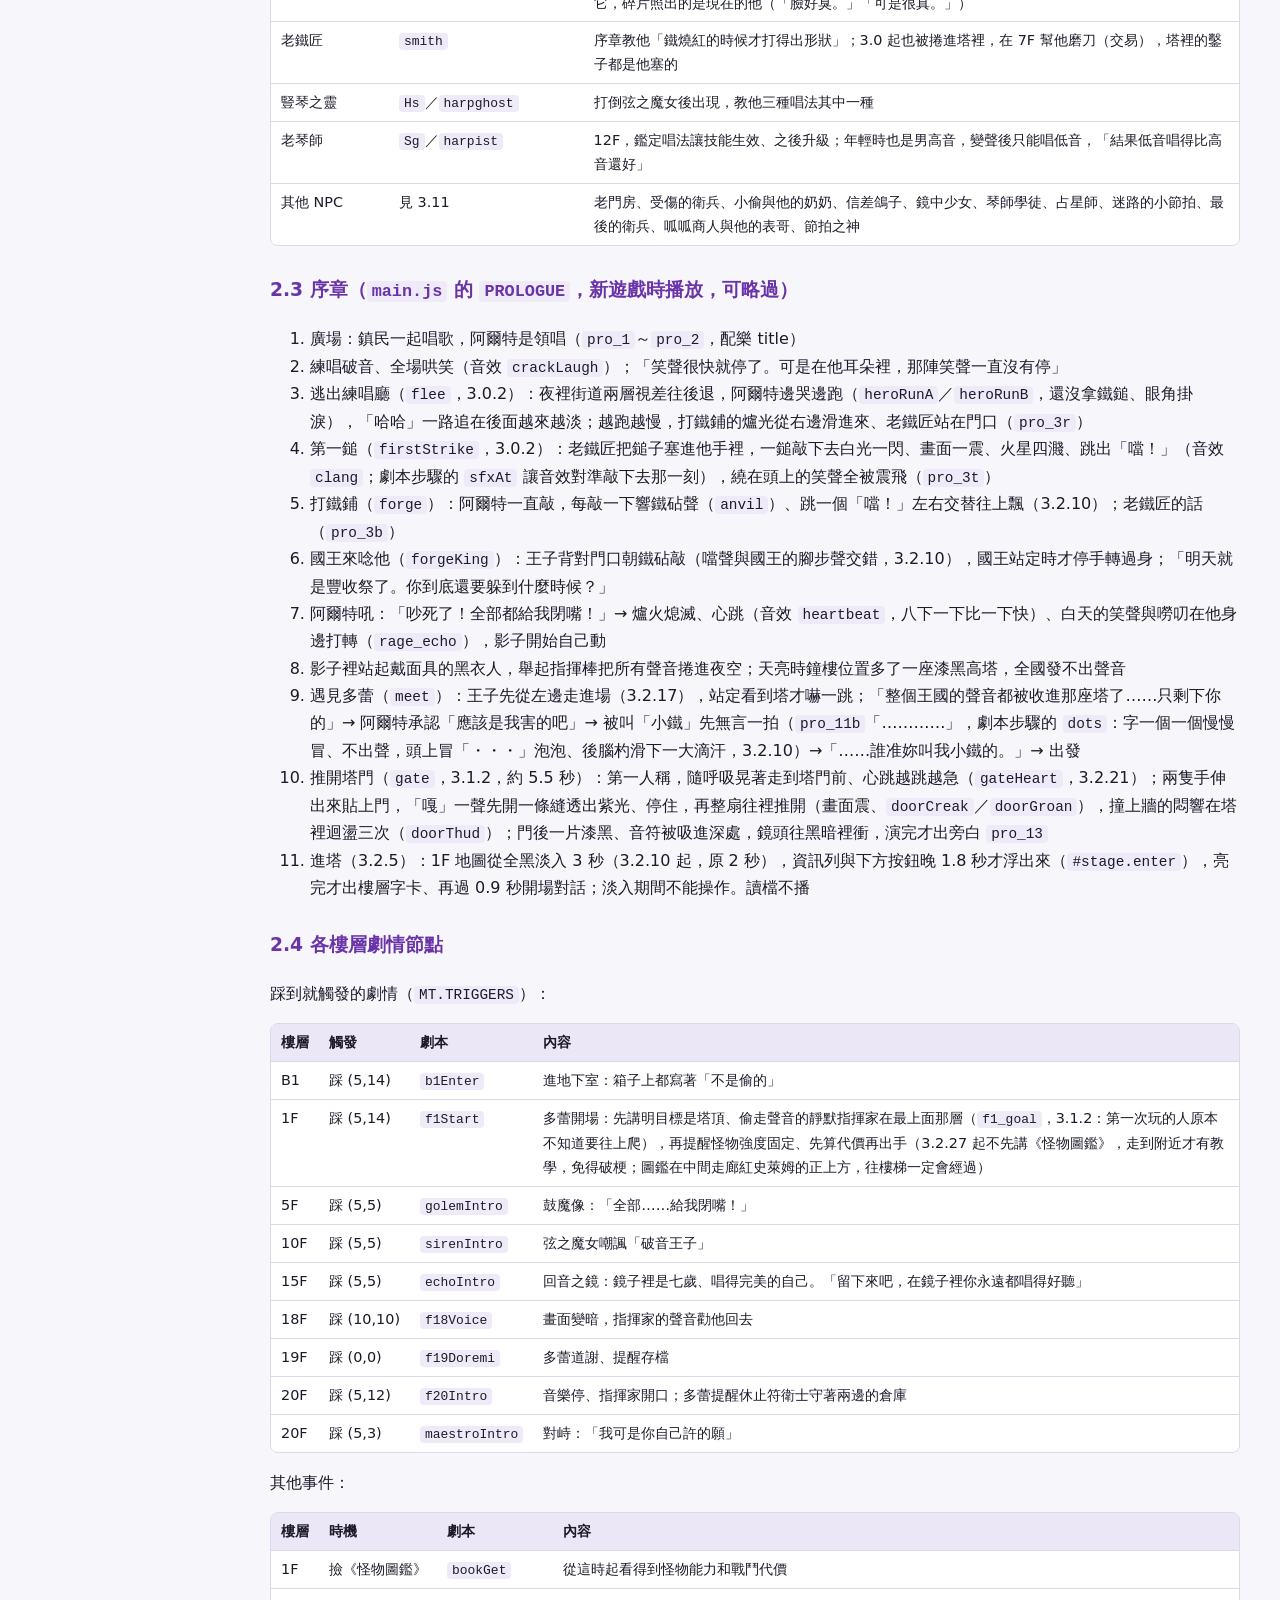
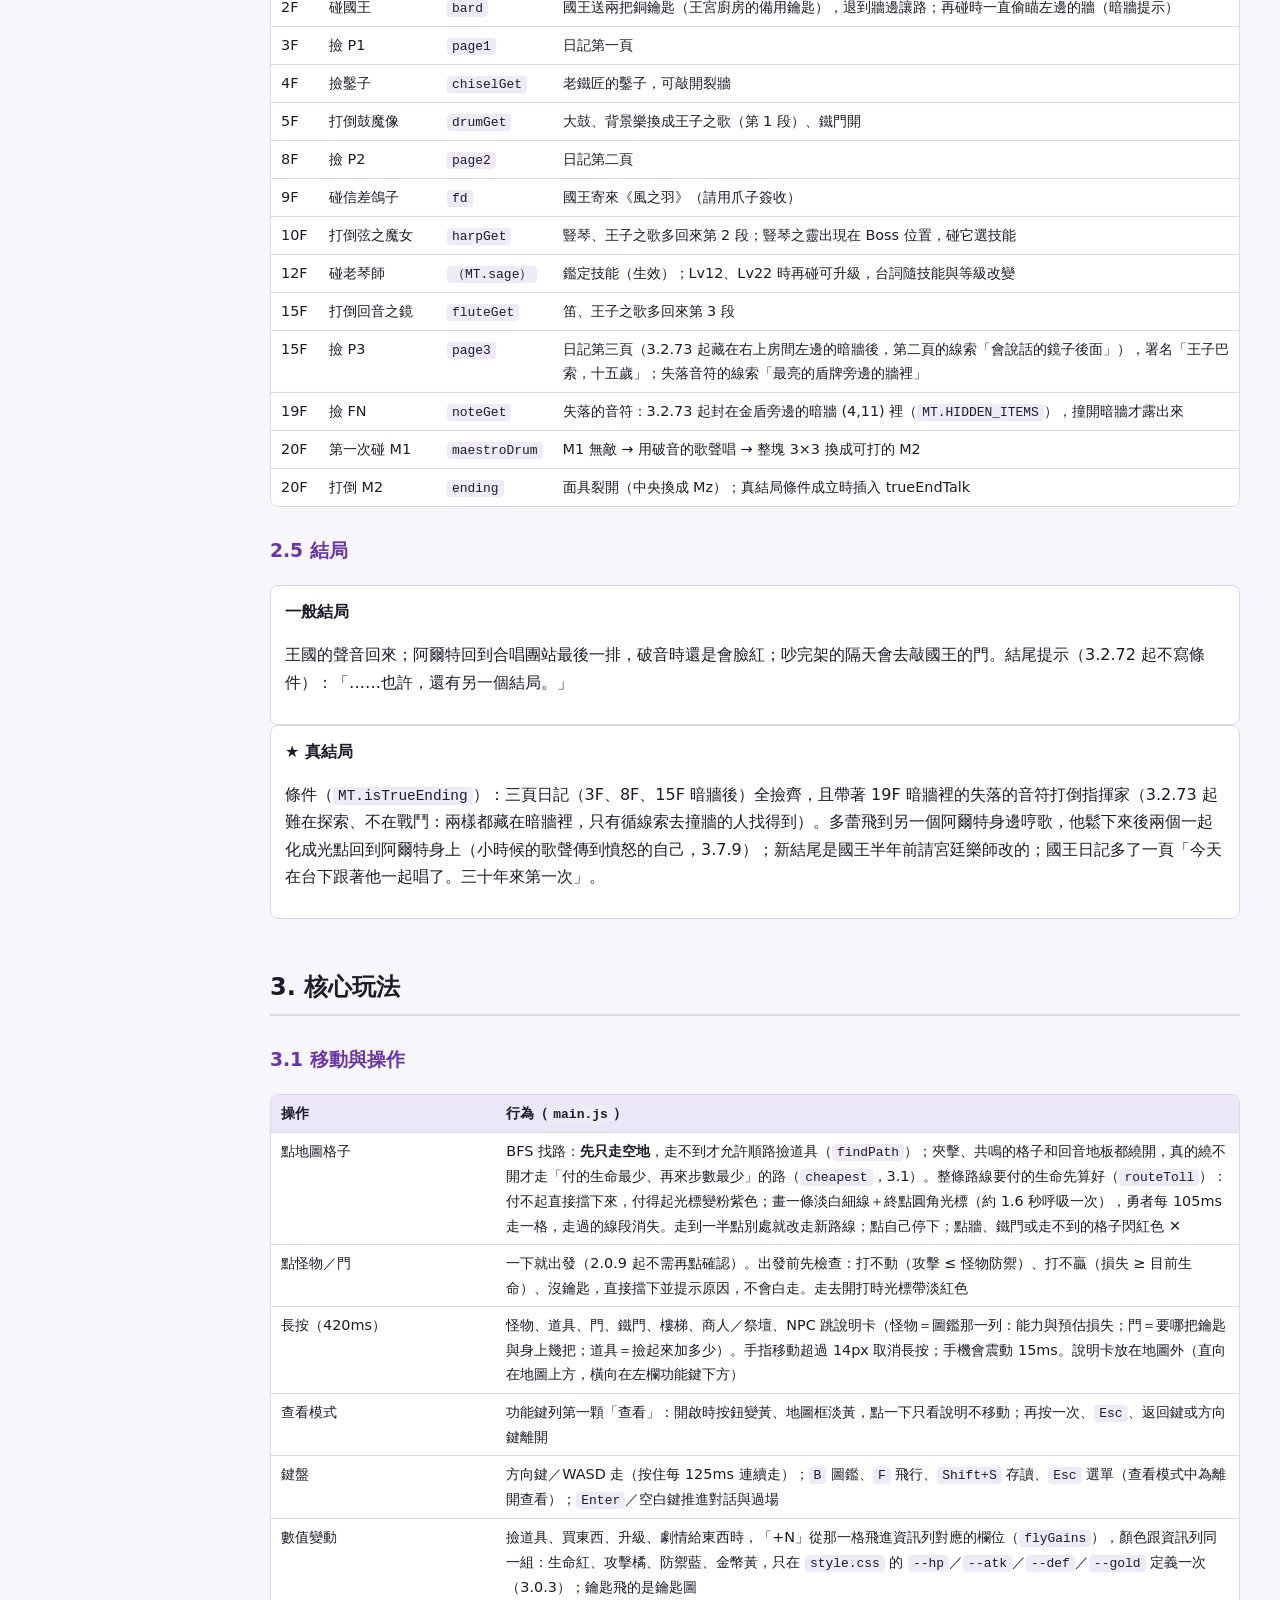
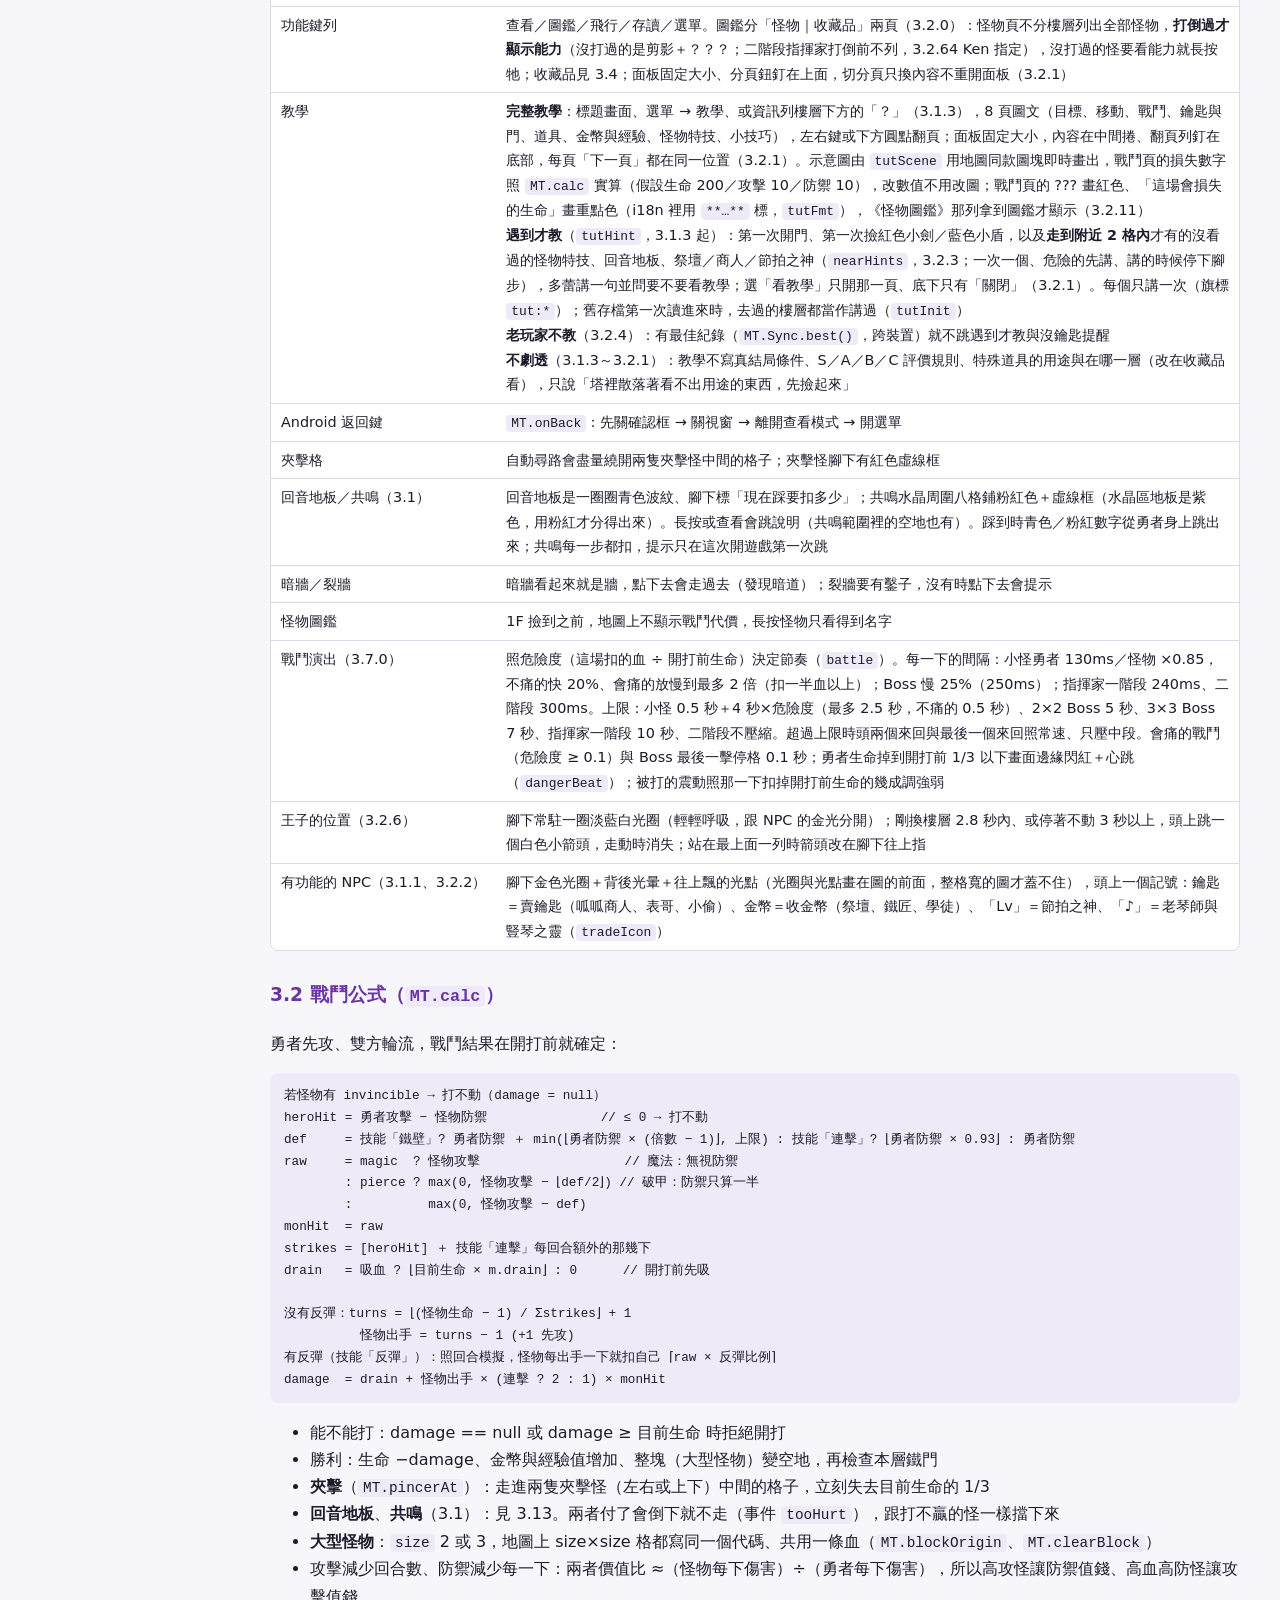
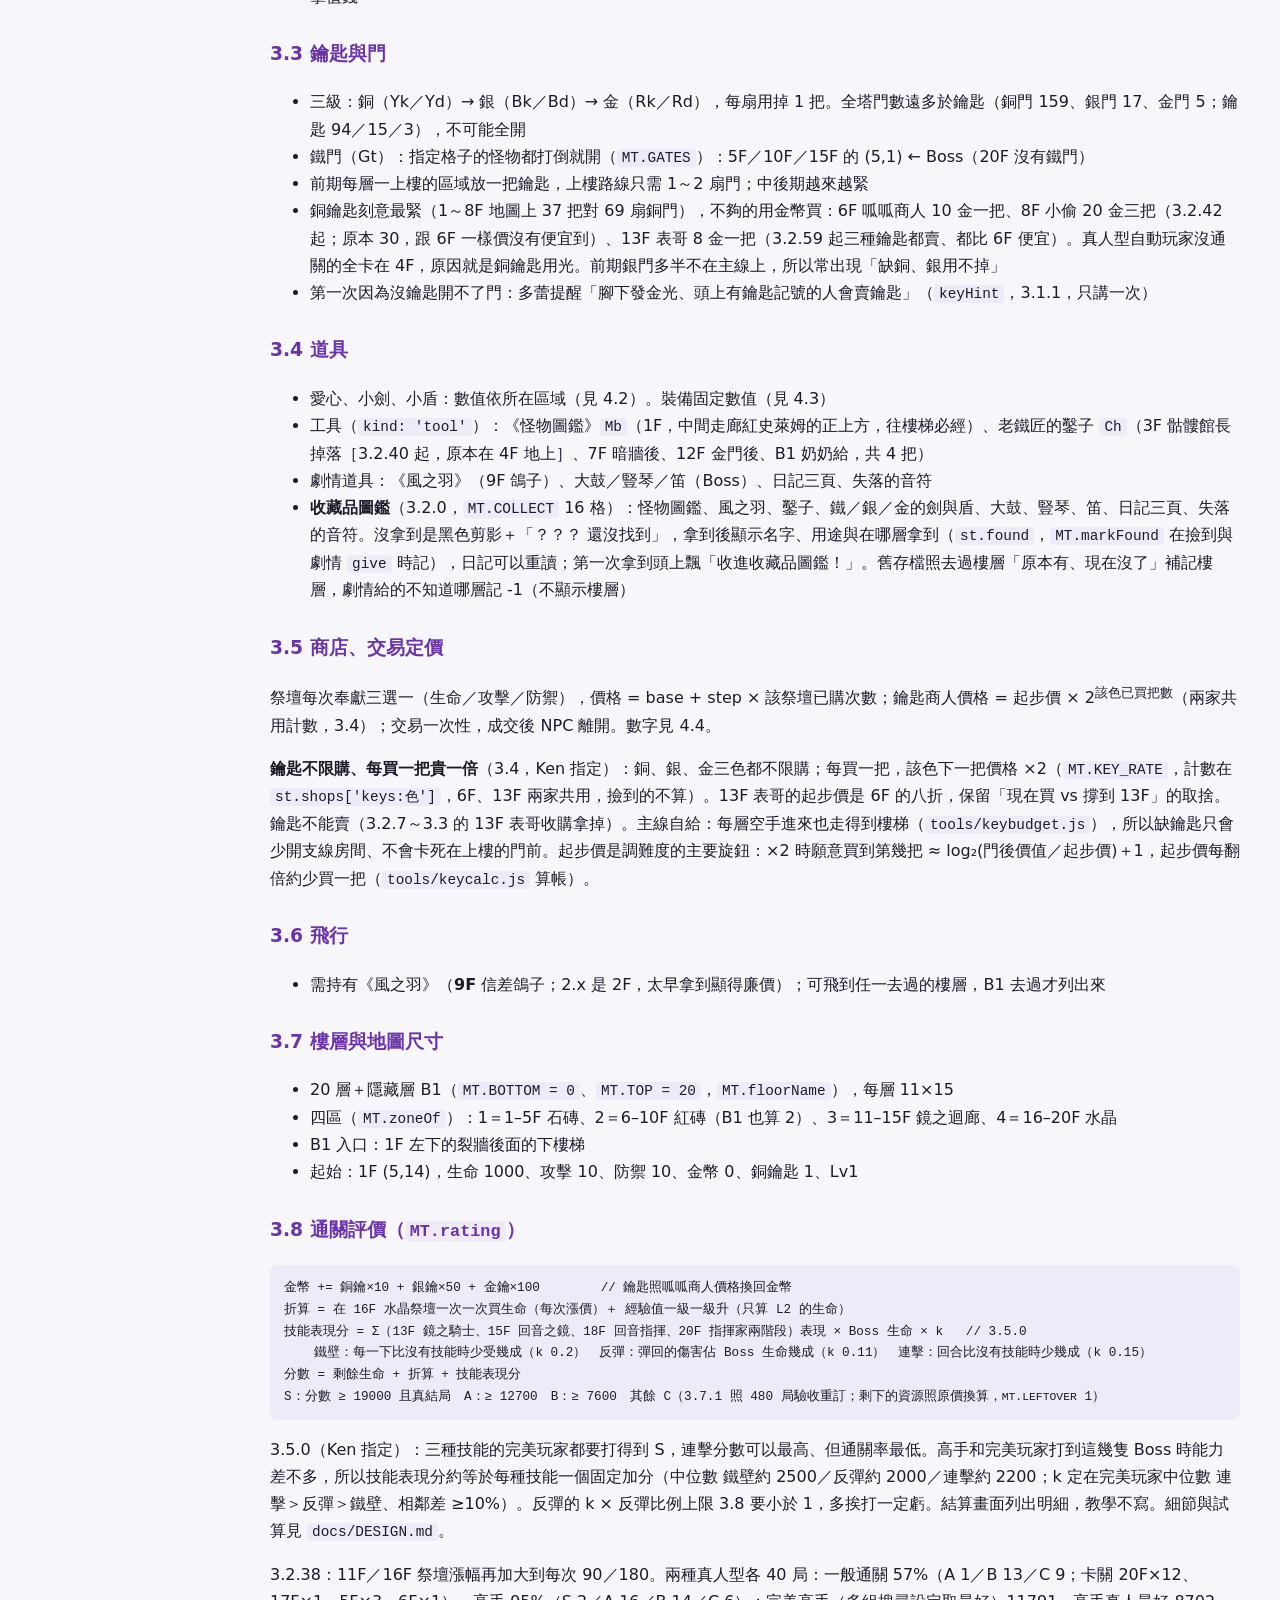
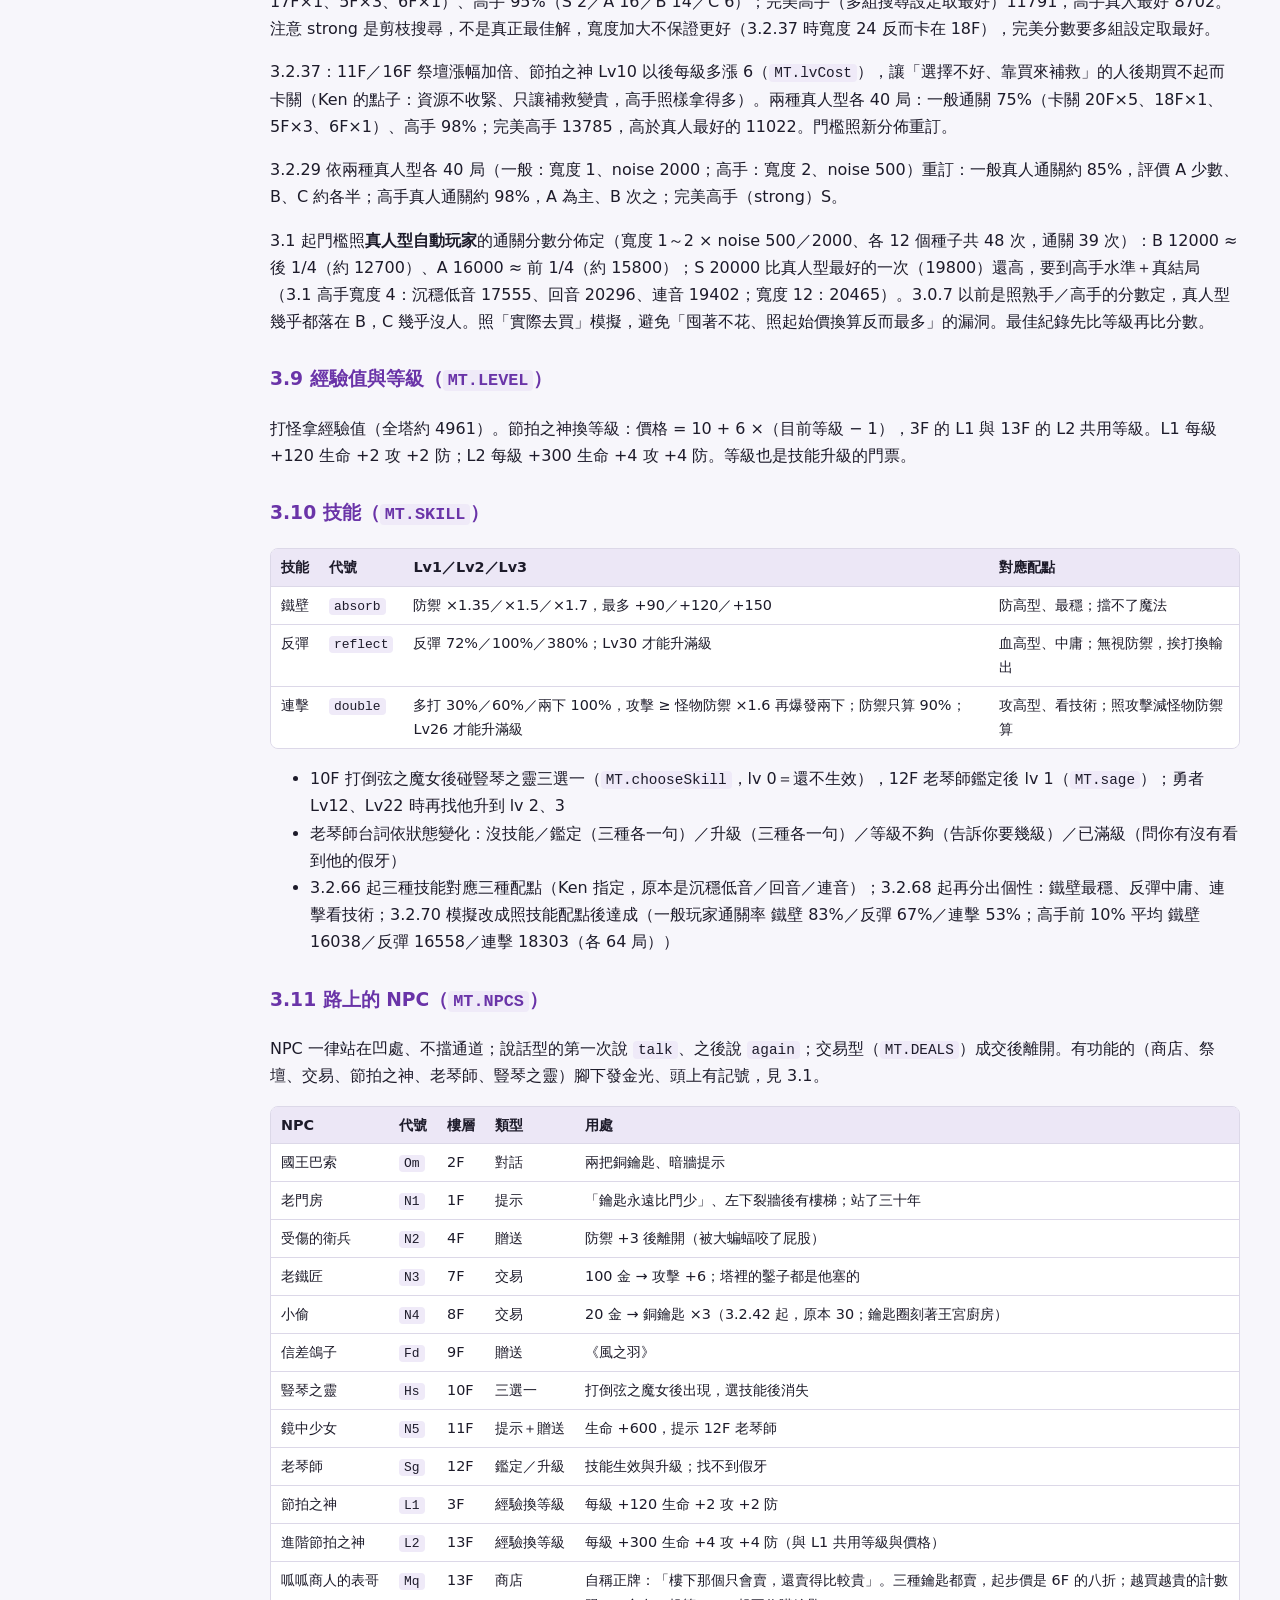
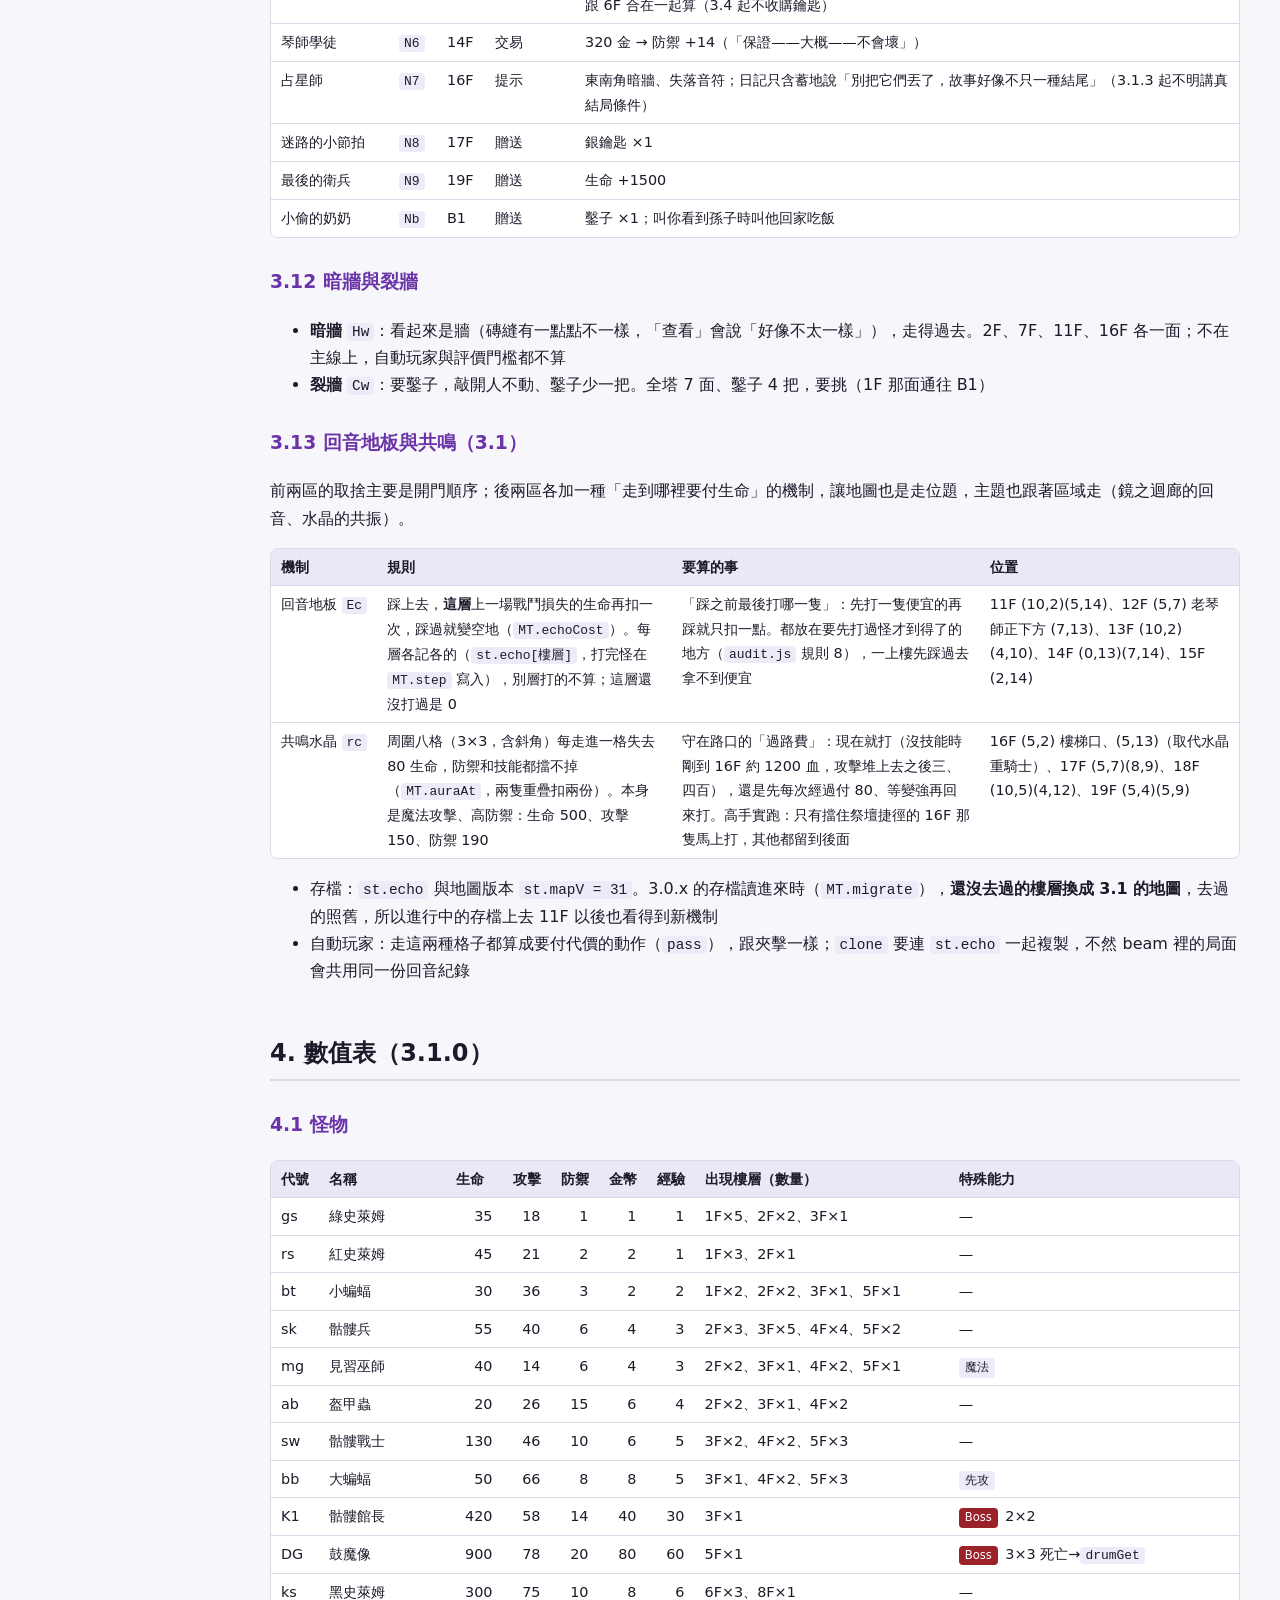
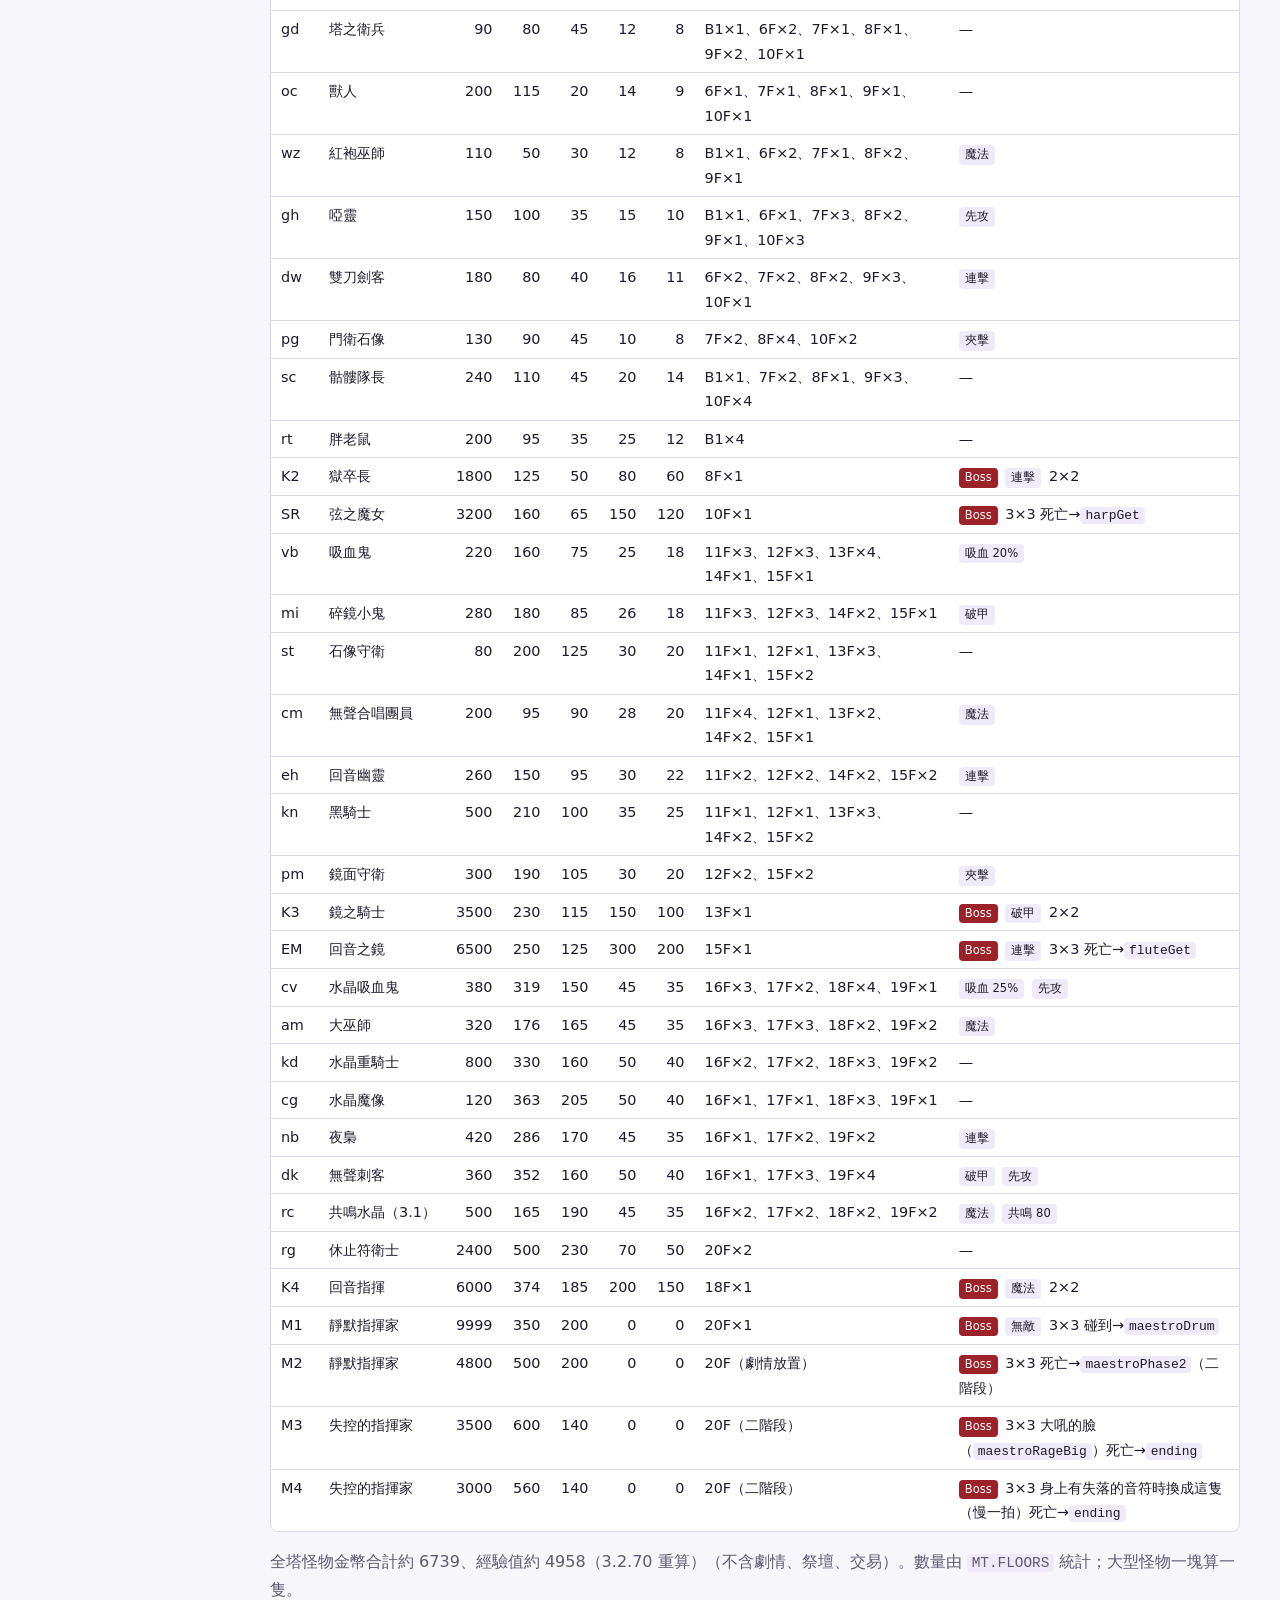
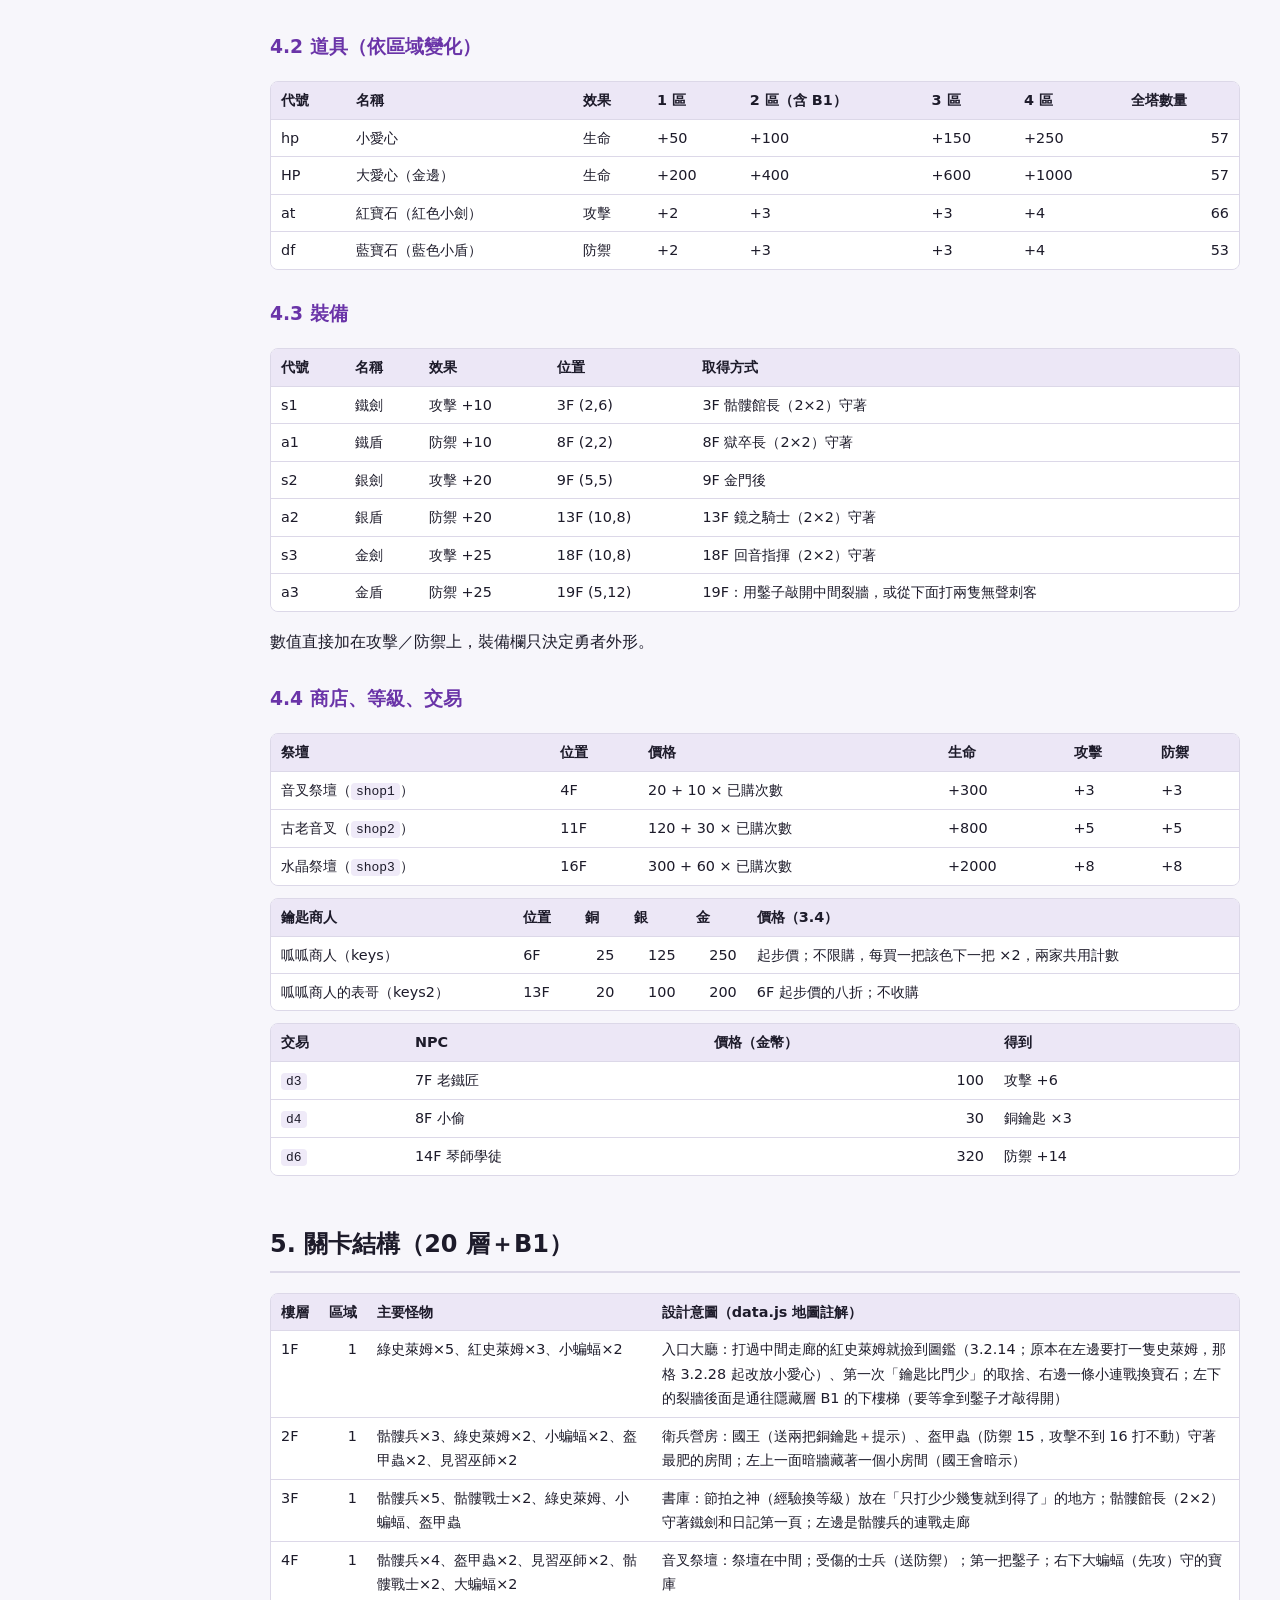
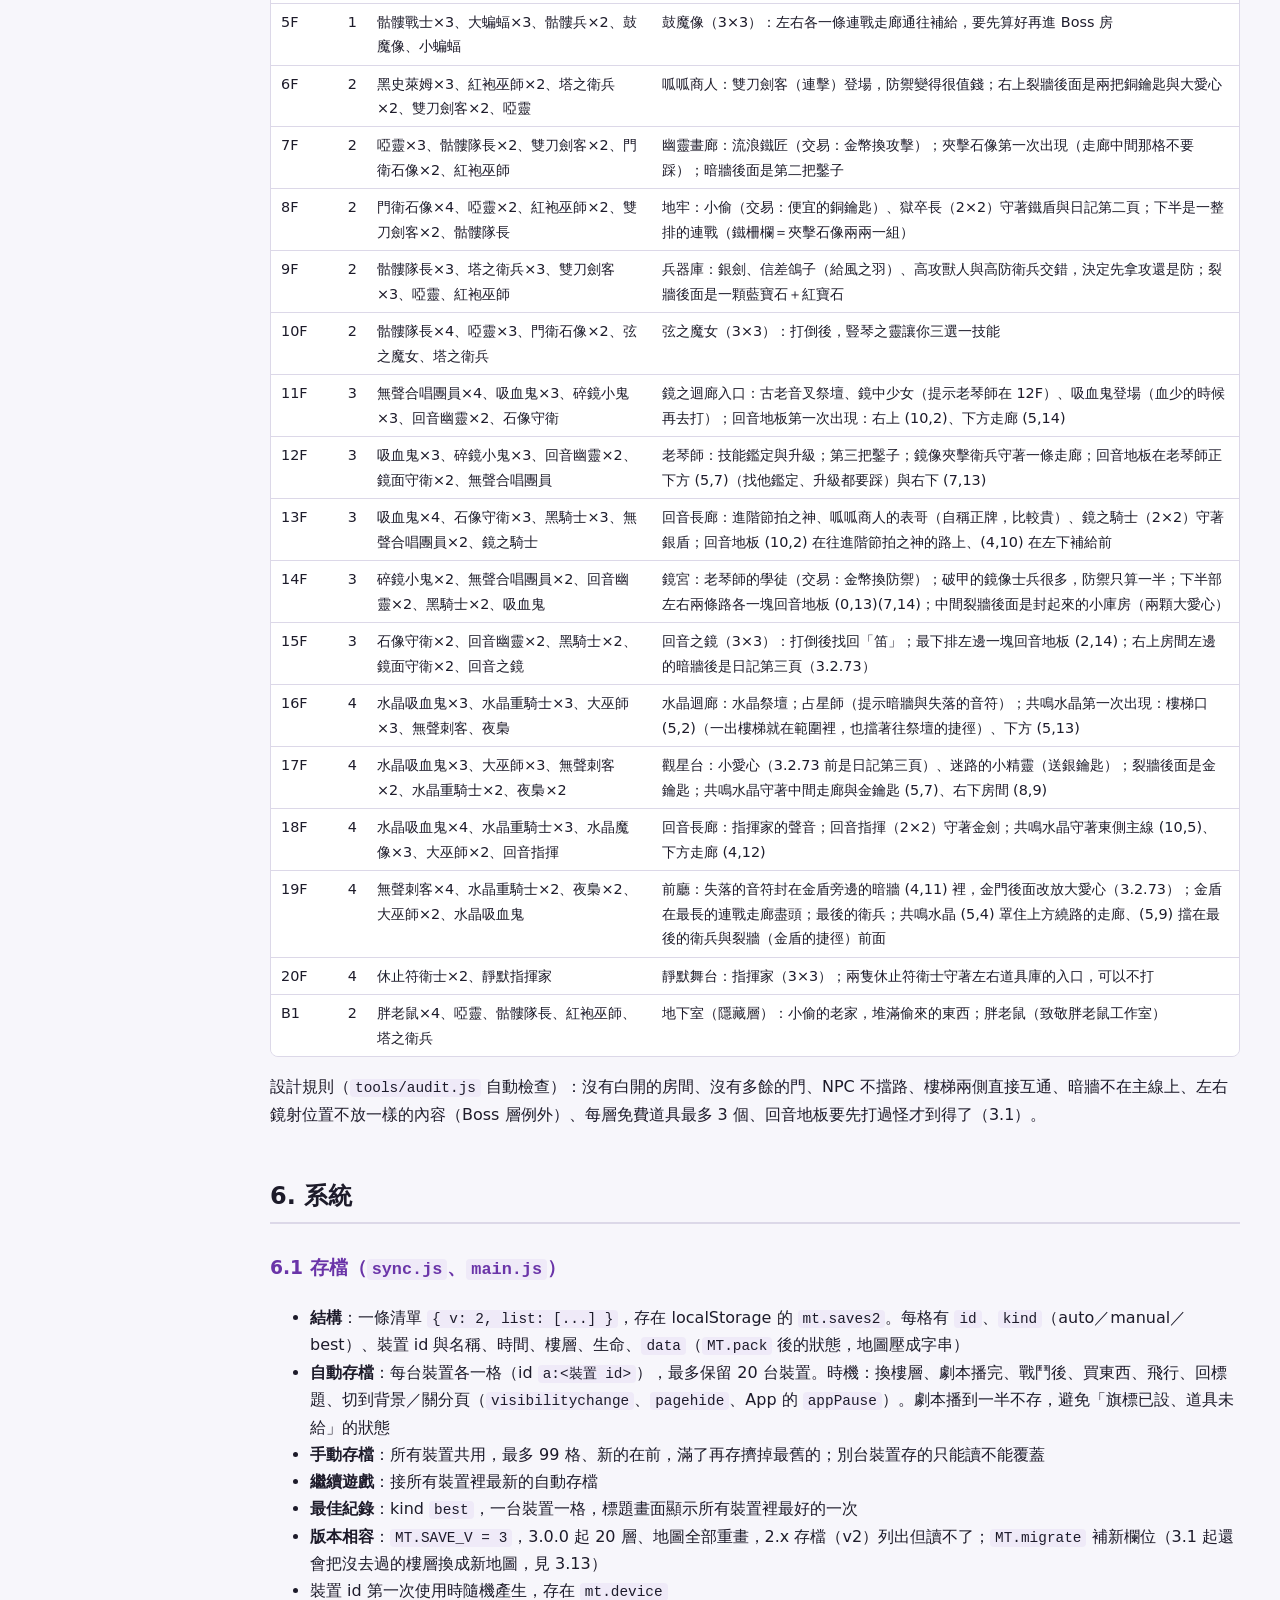
==== commit 648c5a43: "3.7.9：真結局多蕾改成飛到另一個阿爾特身邊哼歌，兩個一起化成光點回到阿爾特身上（Ken 指定） 原本多蕾說完「交給你了」自己往上飄走，另一個阿爾特則跟一般結局一樣往上飄散，歌聲對憤怒的自己沒有作用" ====
--- a/docs/game-design.html
+++ b/docs/game-design.html
@@ -164,7 +164,7 @@
 
 <h3>2.5 結局</h3>
 <div class="card"><b>一般結局</b><p>王國的聲音回來；阿爾特回到合唱團站最後一排，破音時還是會臉紅；吵完架的隔天會去敲國王的門。結尾提示（3.2.72 起不寫條件）：「……也許，還有另一個結局。」</p></div>
-<div class="card"><b>★ 真結局</b><p>條件（<code>MT.isTrueEnding</code>）：三頁日記（3F、8F、15F 暗牆後）全撿齊，且帶著 19F 暗牆裡的失落的音符打倒指揮家（3.2.73 起難在探索、不在戰鬥：兩樣都藏在暗牆裡，只有循線索去撞牆的人找得到）。多蕾融進他的聲音；新結尾是國王半年前請宮廷樂師改的；國王日記多了一頁「今天在台下跟著他一起唱了。三十年來第一次」。</p></div>
+<div class="card"><b>★ 真結局</b><p>條件（<code>MT.isTrueEnding</code>）：三頁日記（3F、8F、15F 暗牆後）全撿齊，且帶著 19F 暗牆裡的失落的音符打倒指揮家（3.2.73 起難在探索、不在戰鬥：兩樣都藏在暗牆裡，只有循線索去撞牆的人找得到）。多蕾飛到另一個阿爾特身邊哼歌，他鬆下來後兩個一起化成光點回到阿爾特身上（小時候的歌聲傳到憤怒的自己，3.7.9）；新結尾是國王半年前請宮廷樂師改的；國王日記多了一頁「今天在台下跟著他一起唱了。三十年來第一次」。</p></div>
 
 <!-- ───────────── 3 ───────────── -->
 <h2 id="s3">3. 核心玩法</h2>
@@ -687,8 +687,9 @@
 <tr><td>3.7.6</td><td>2026-10-07</td><td class="wrap">（Ken 指定）王子之歌改成打完最終 Boss、一進慶典結局那幕就開始放（一般結局到第 3 段、真結局第 4 段），一路接到評價畫面不重來；原本結局演出放另一首 ending 曲，到評價畫面才換王子之歌。不影響數值與平衡。</td></tr>
 <tr><td>3.7.7</td><td>2026-10-07</td><td class="wrap">（Ken 指定）呱呱商人的開場白拿掉「買了也不收回；越往上的門，後面的東西越值得」（三語）。只改文字，不影響數值與平衡。</td></tr>
 <tr><td>3.7.8</td><td>2026-10-07</td><td class="wrap">（Ken 指定）呱呱商人選單下方小字拿掉「兩家合計算，撿到的不算。鑰匙買了不收回」，只留「每買一把，下一把貴一倍」（三語）。只改文字，不影響數值與平衡。</td></tr>
-</table></div>
-<p class="muted">2026-09-30 首版至 2026-10-07 的 3.7.8。</p>
+<tr><td>3.7.9</td><td>2026-10-08</td><td class="wrap">（Ken 指定）真結局多蕾告別改成「小時候的歌聲傳到憤怒的自己」：多蕾說完「交給你了」後不再自己往上飄走，改成飛到另一個阿爾特身邊繞著他哼歌（<code>fairyTo</code>，旁白 <code>te_4c</code>），他說完「那就，這一次，唱到最後一個音吧」後，兩個一起變透明、金紫光點流進阿爾特身上，最後「叮」一聲（<code>fairyHome</code>，取代 <code>fairyFarewell</code>）；旁白 <code>te_4b</code> 改成兩個一起回到他身上（三語）。真結局跳過原本另一個阿爾特往上飄走的 <code>fadeOut</code>，一般結局不變。只改演出與文字，不影響數值與平衡。</td></tr>
+</table></div>
+<p class="muted">2026-09-30 首版至 2026-10-08 的 3.7.9。</p>
 
 </main>
 </body>
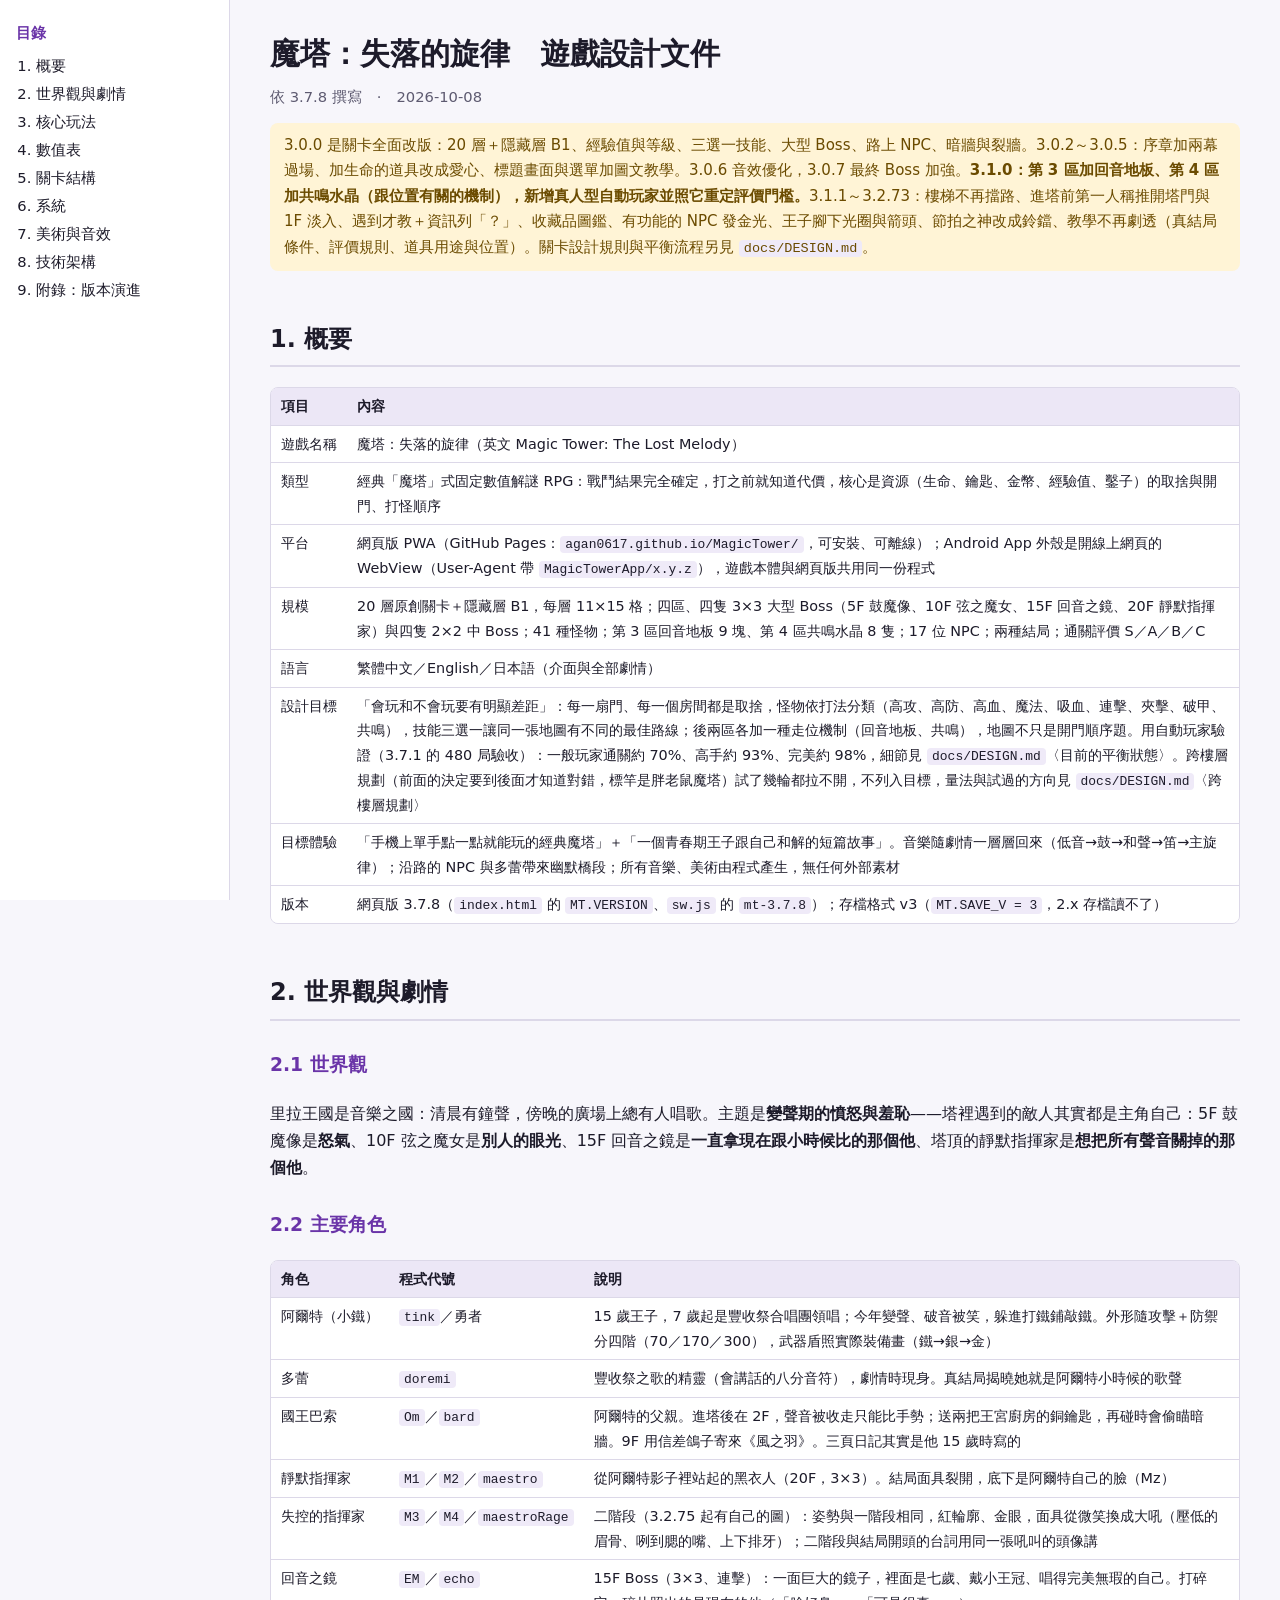
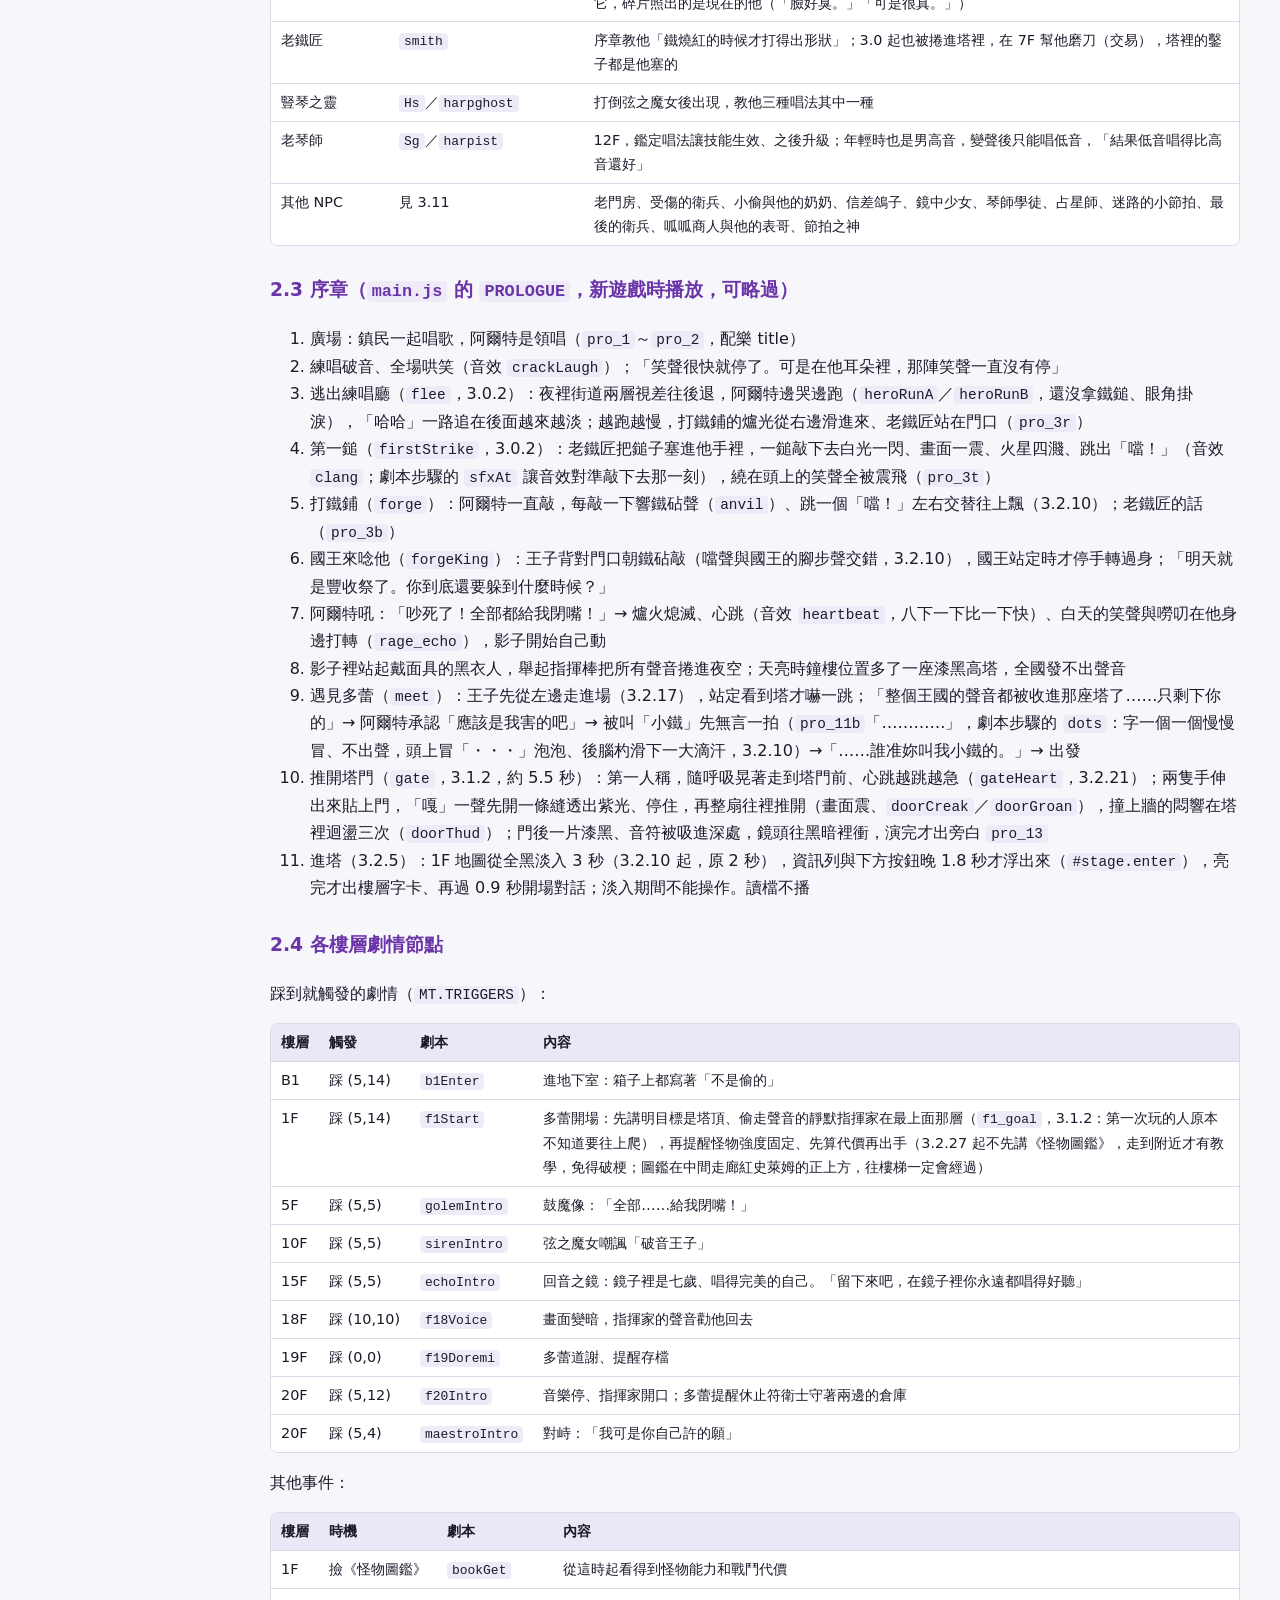
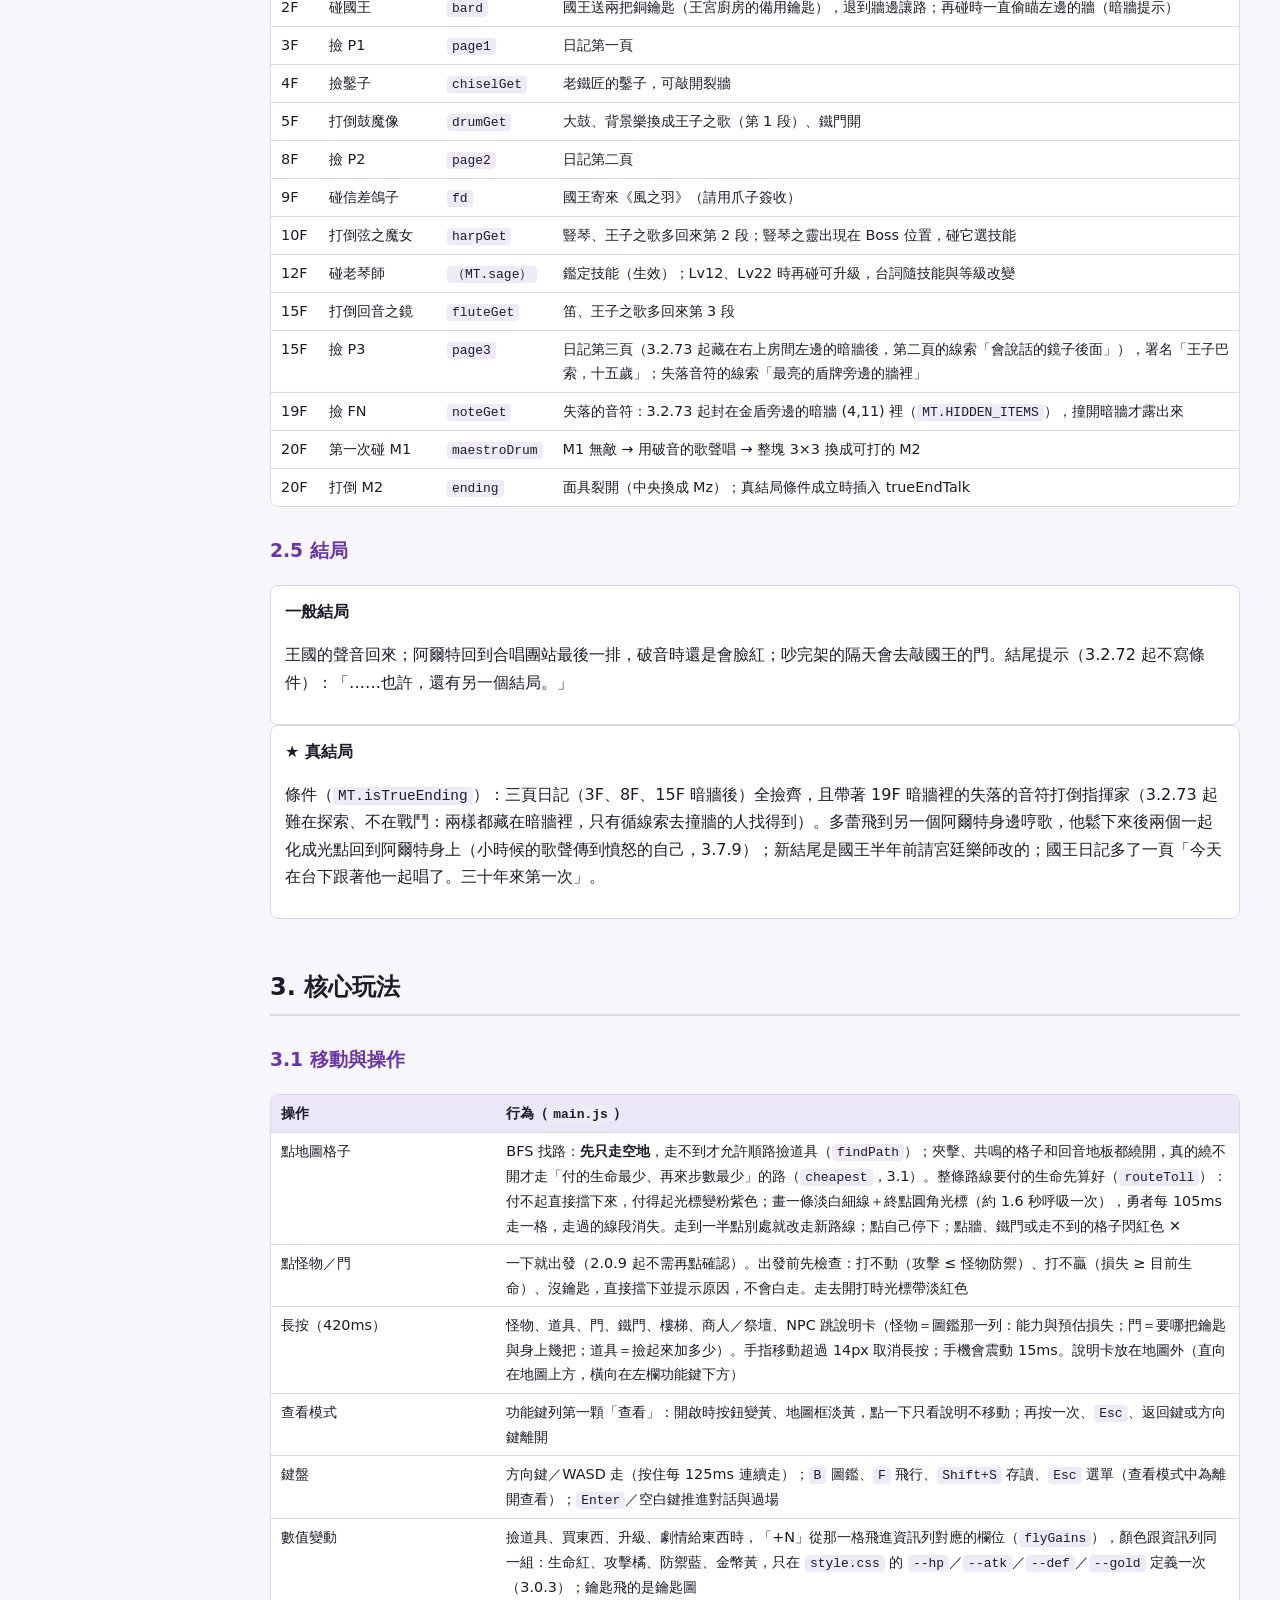
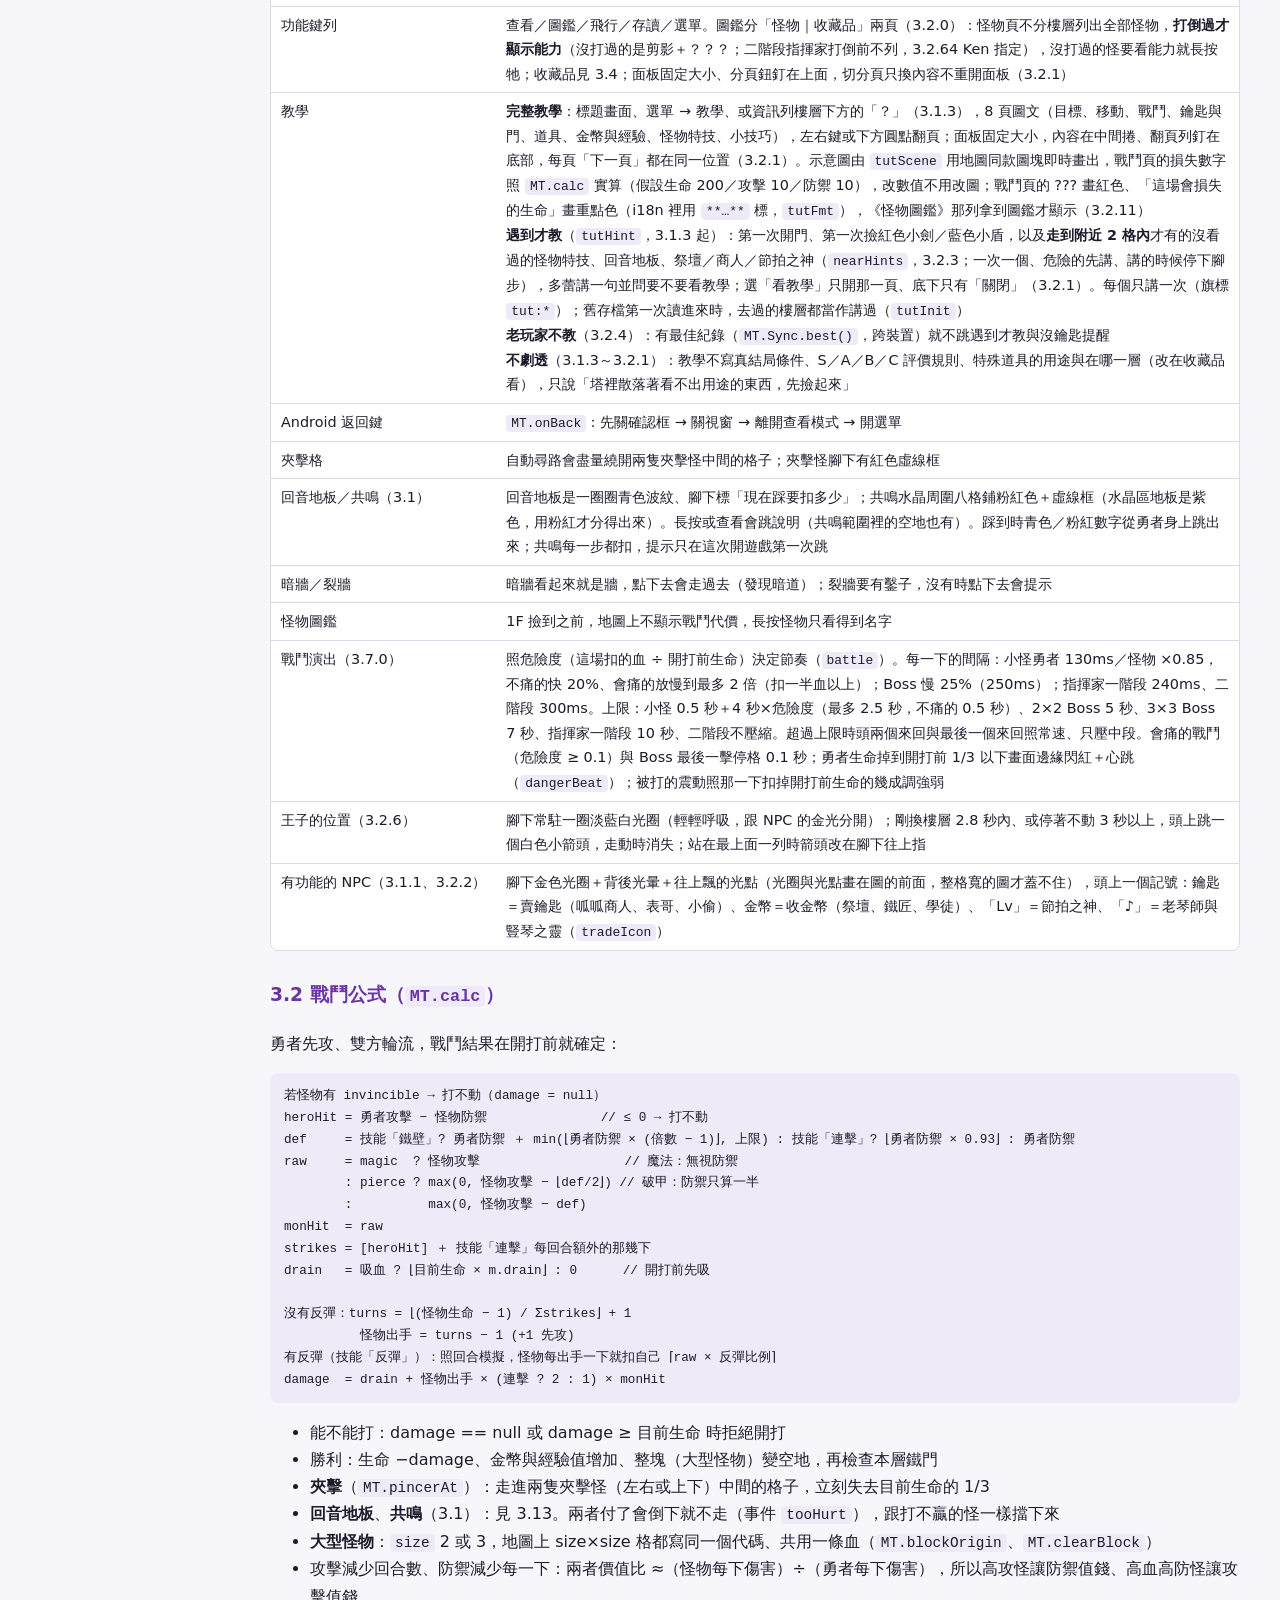
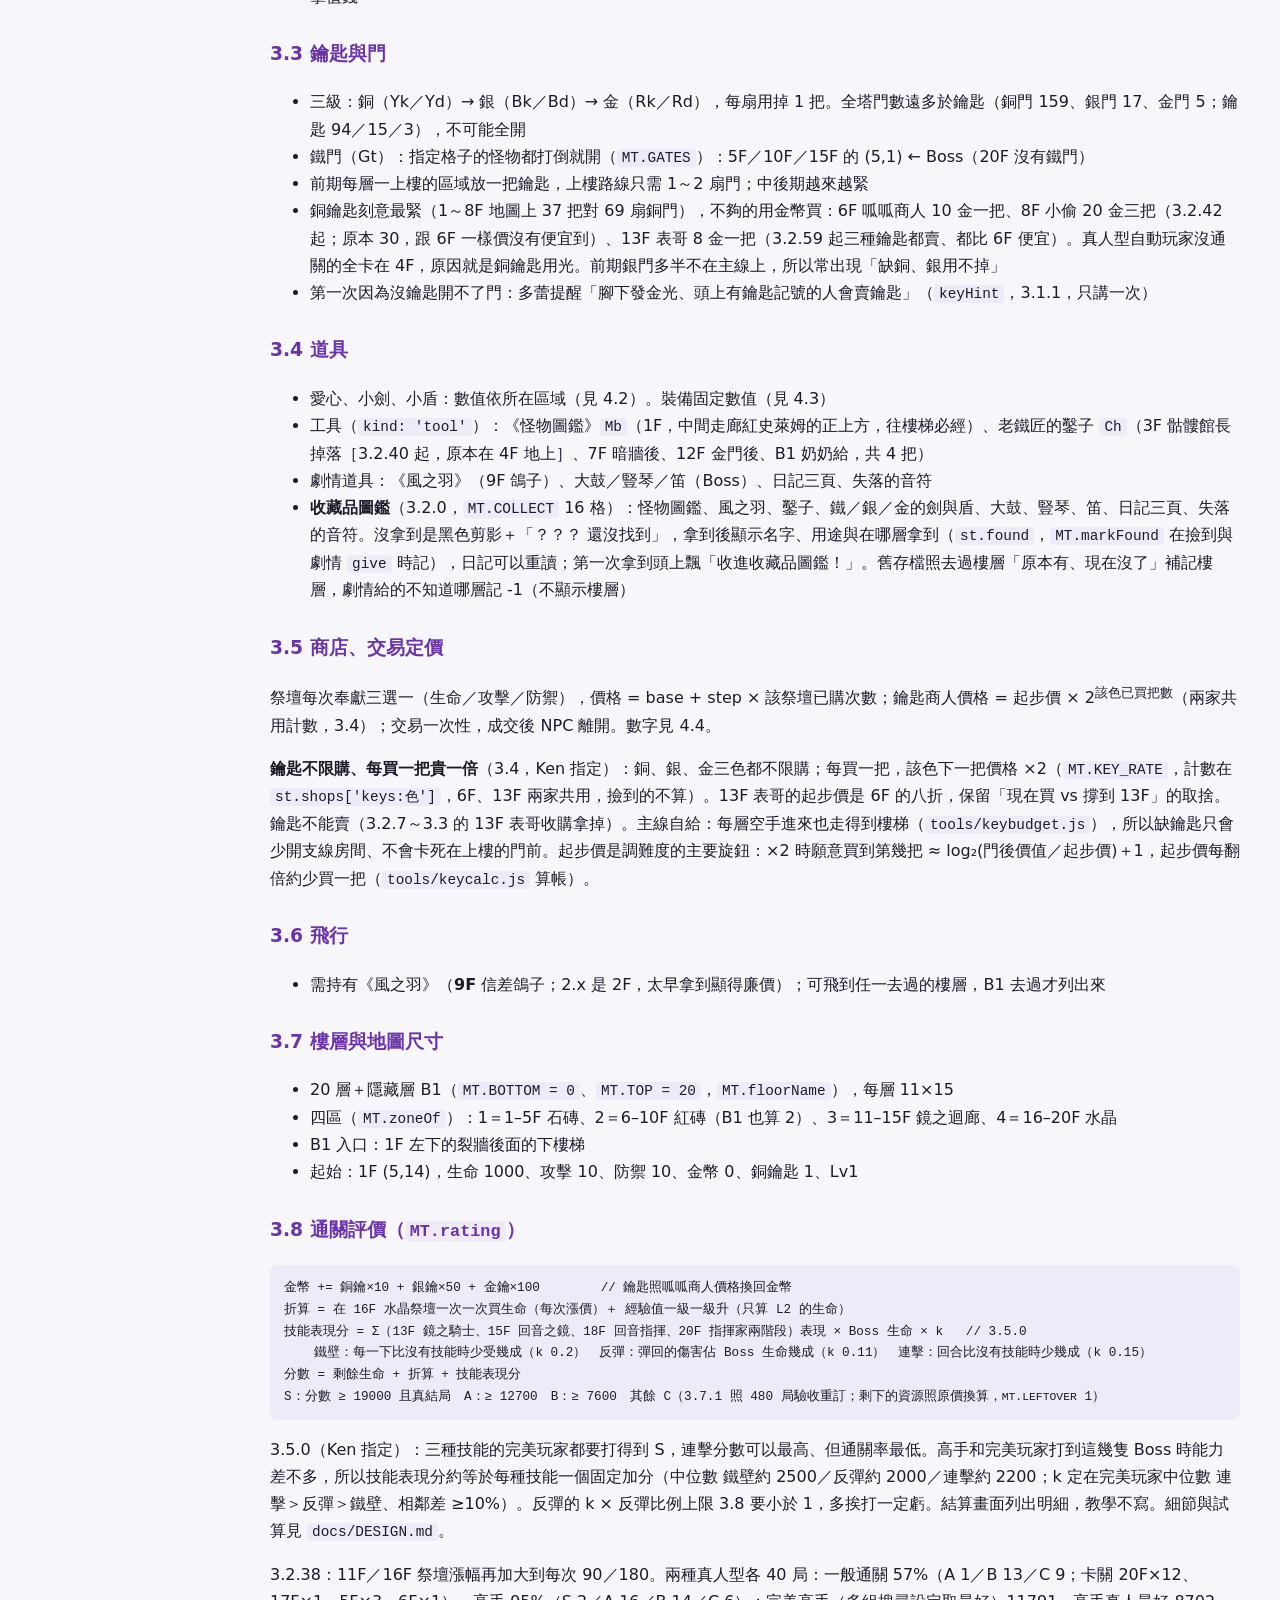
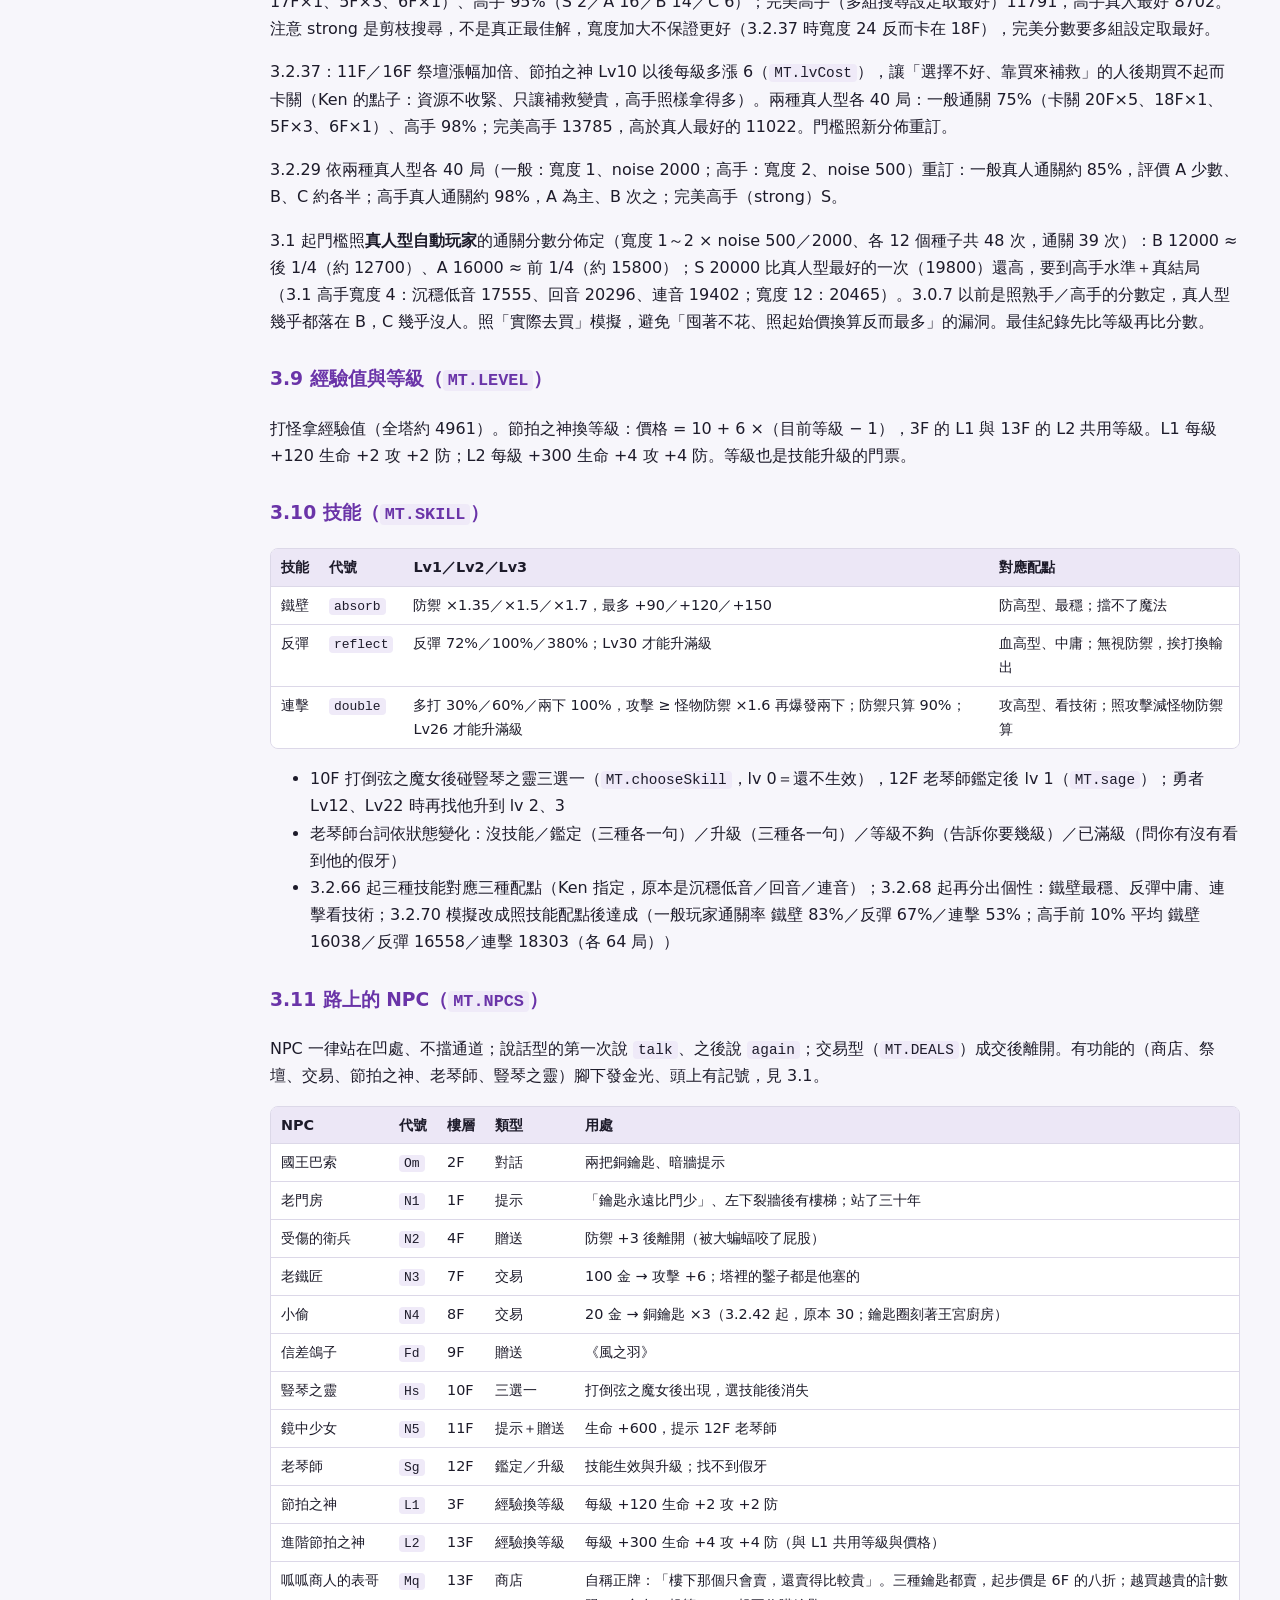
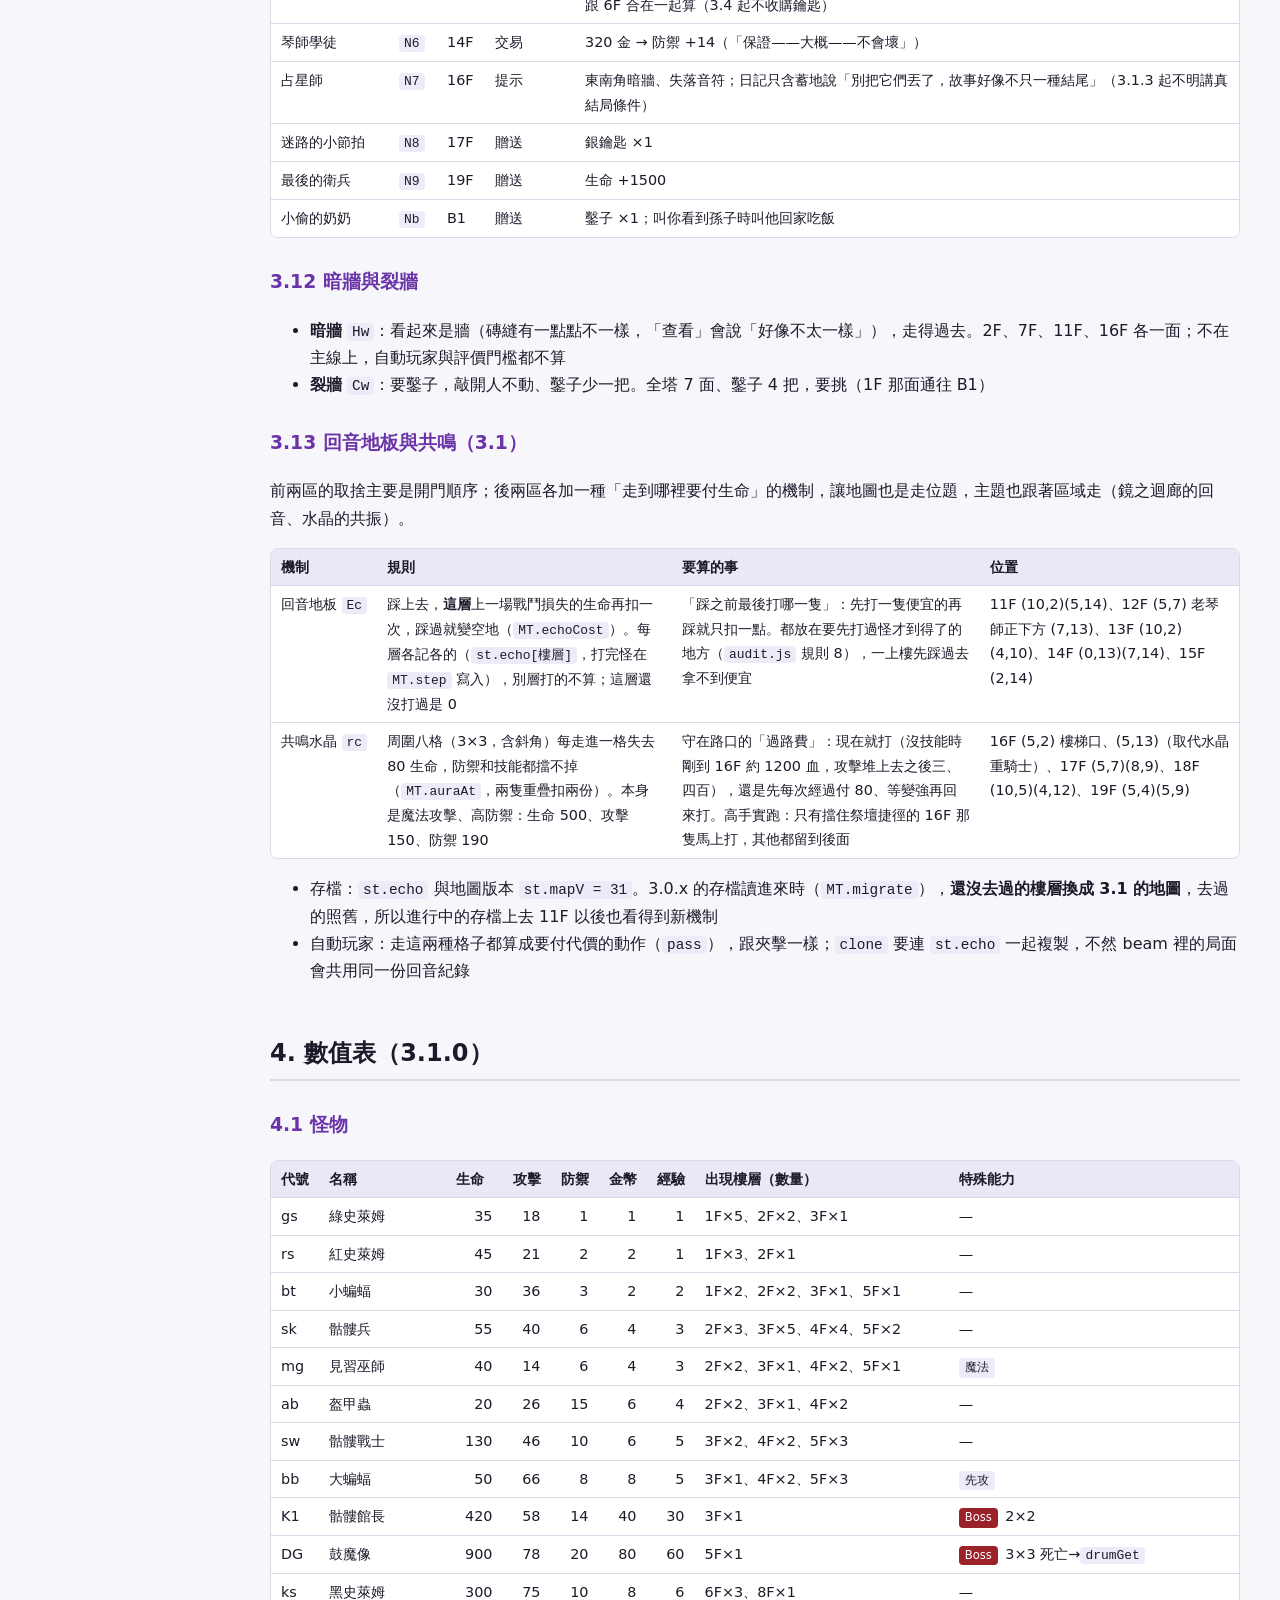
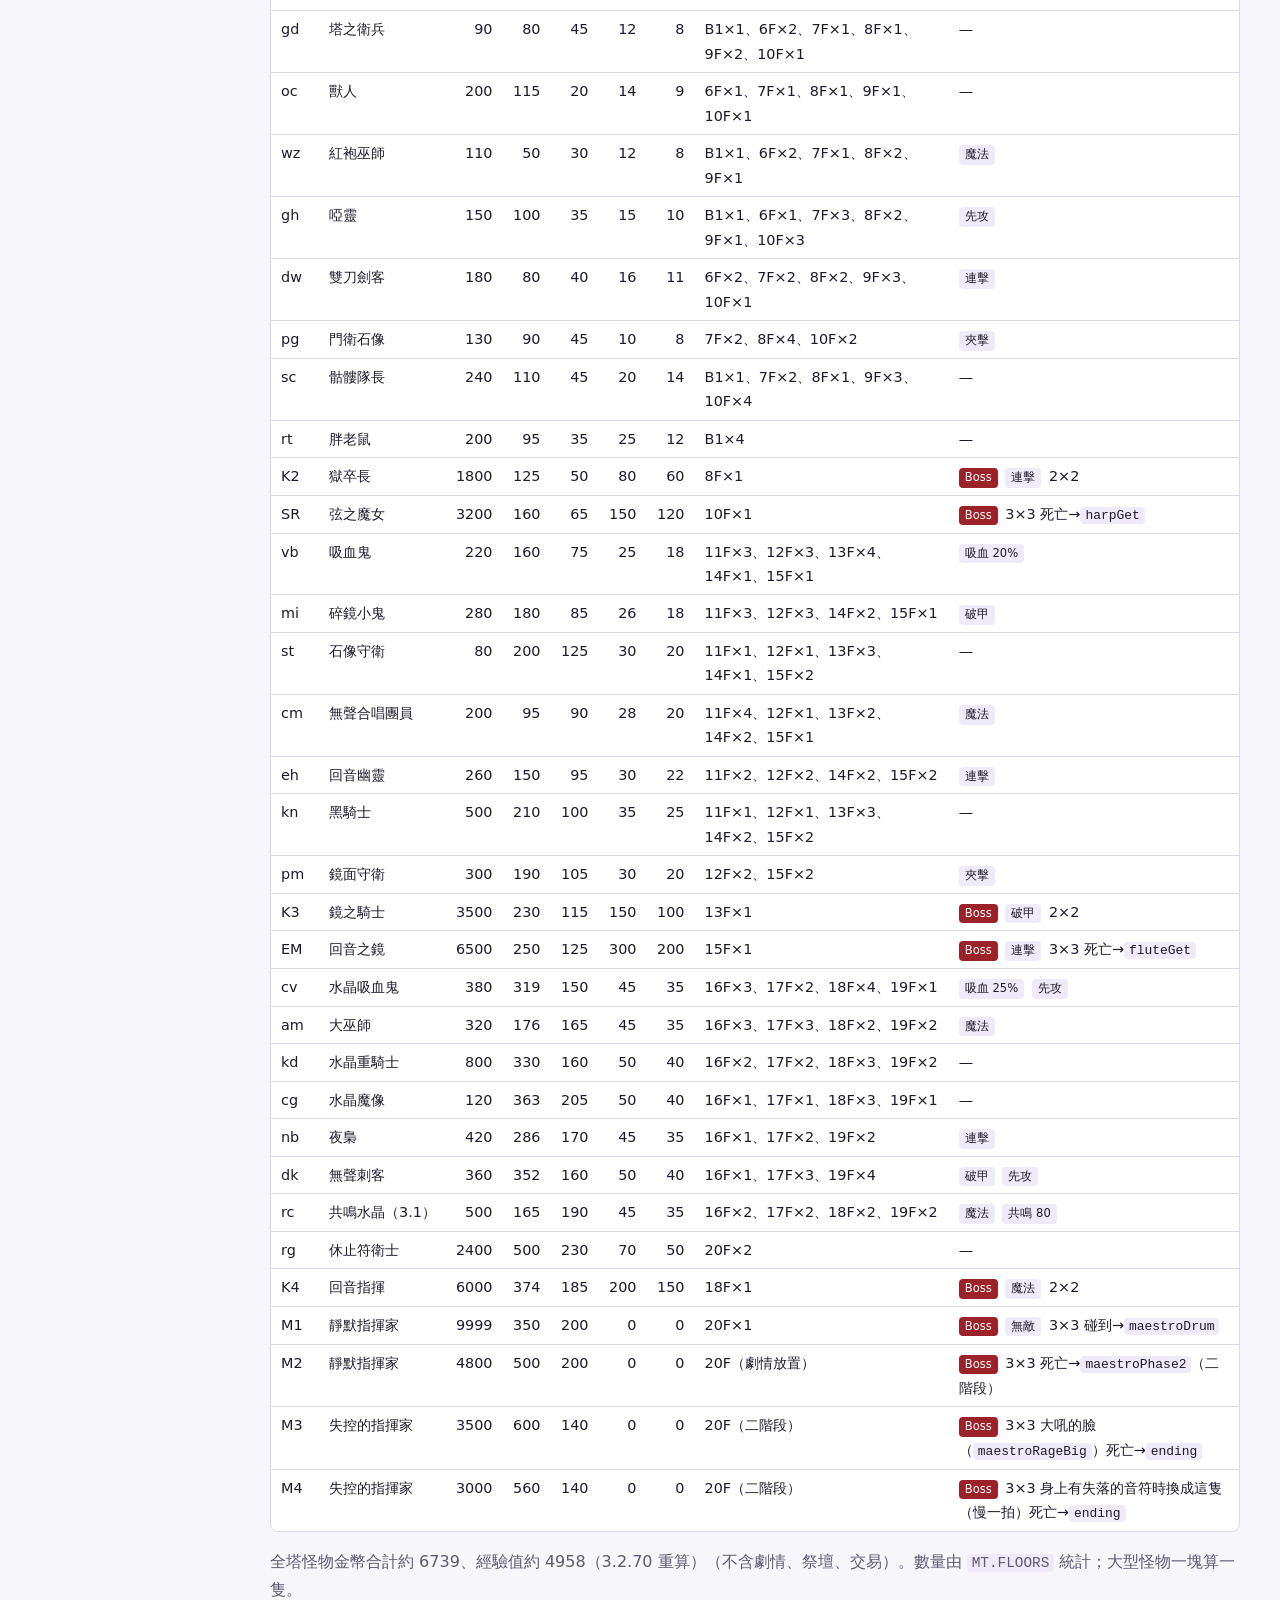
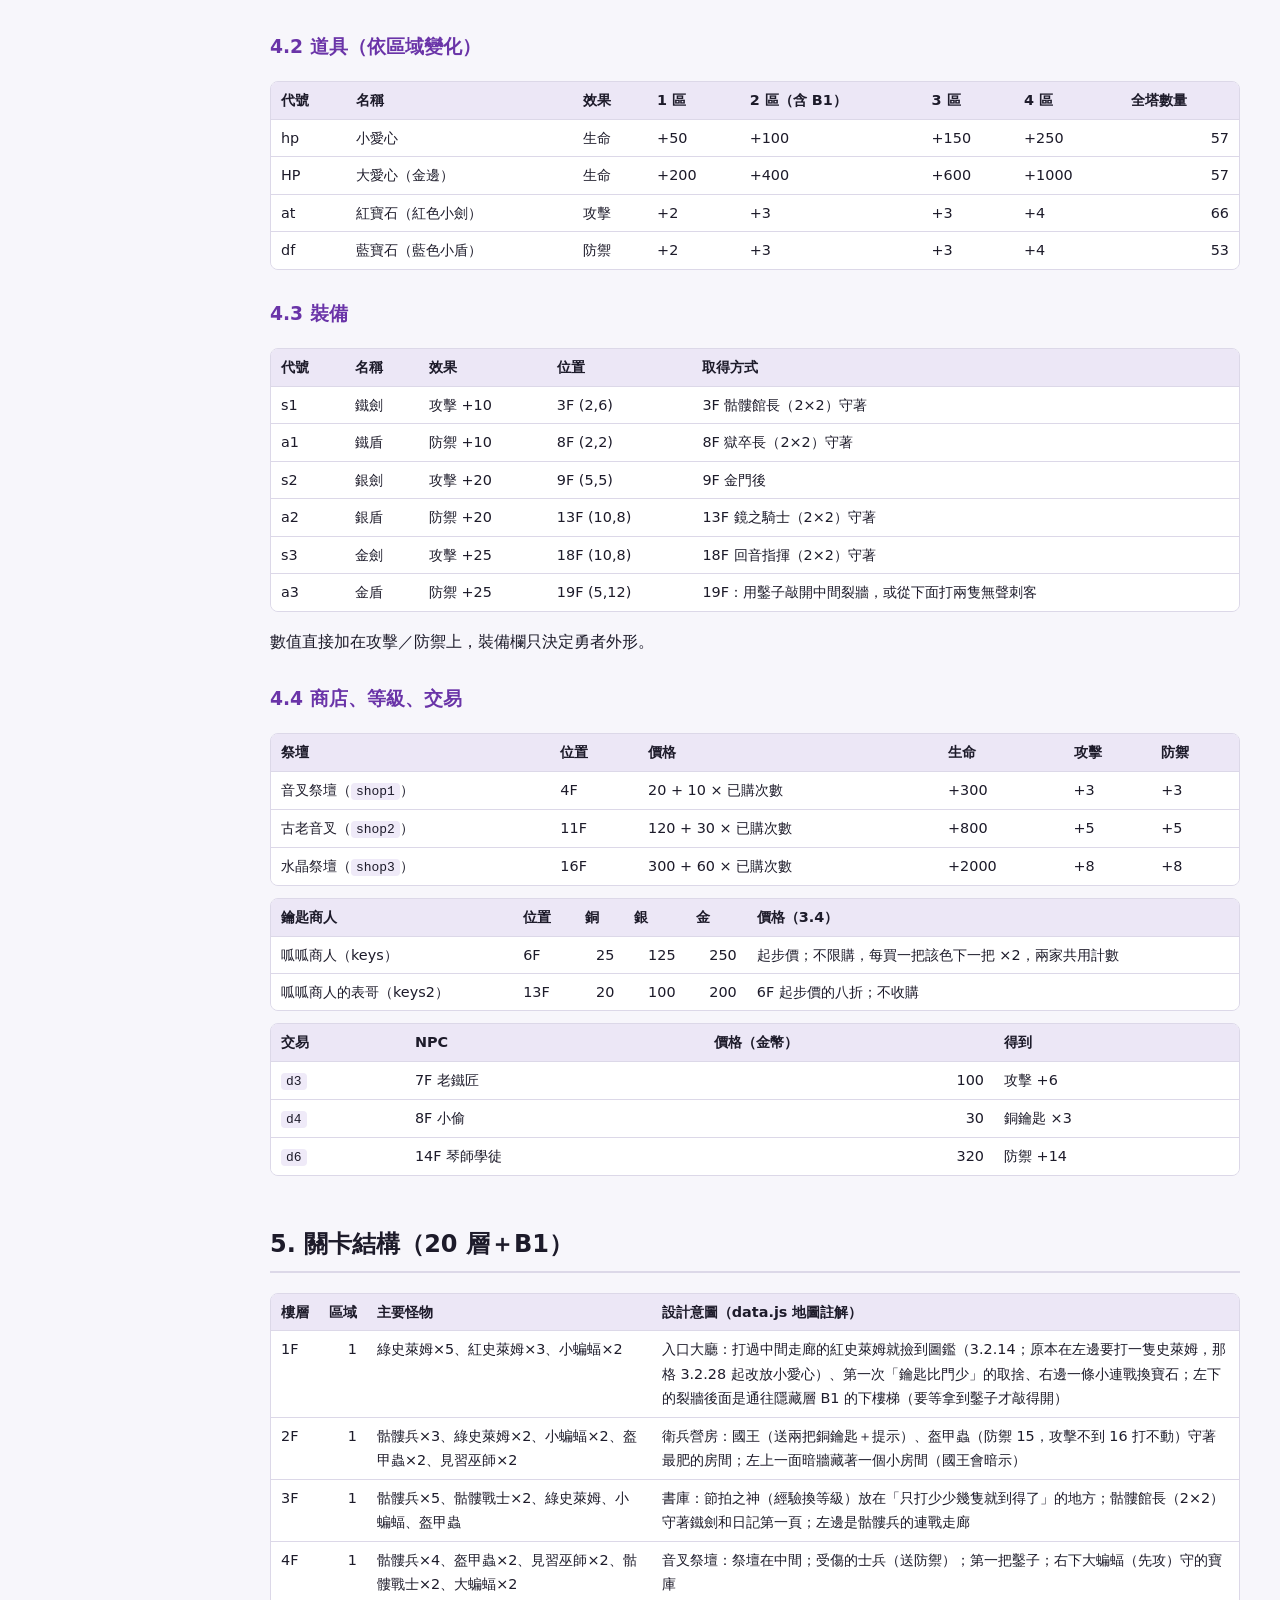
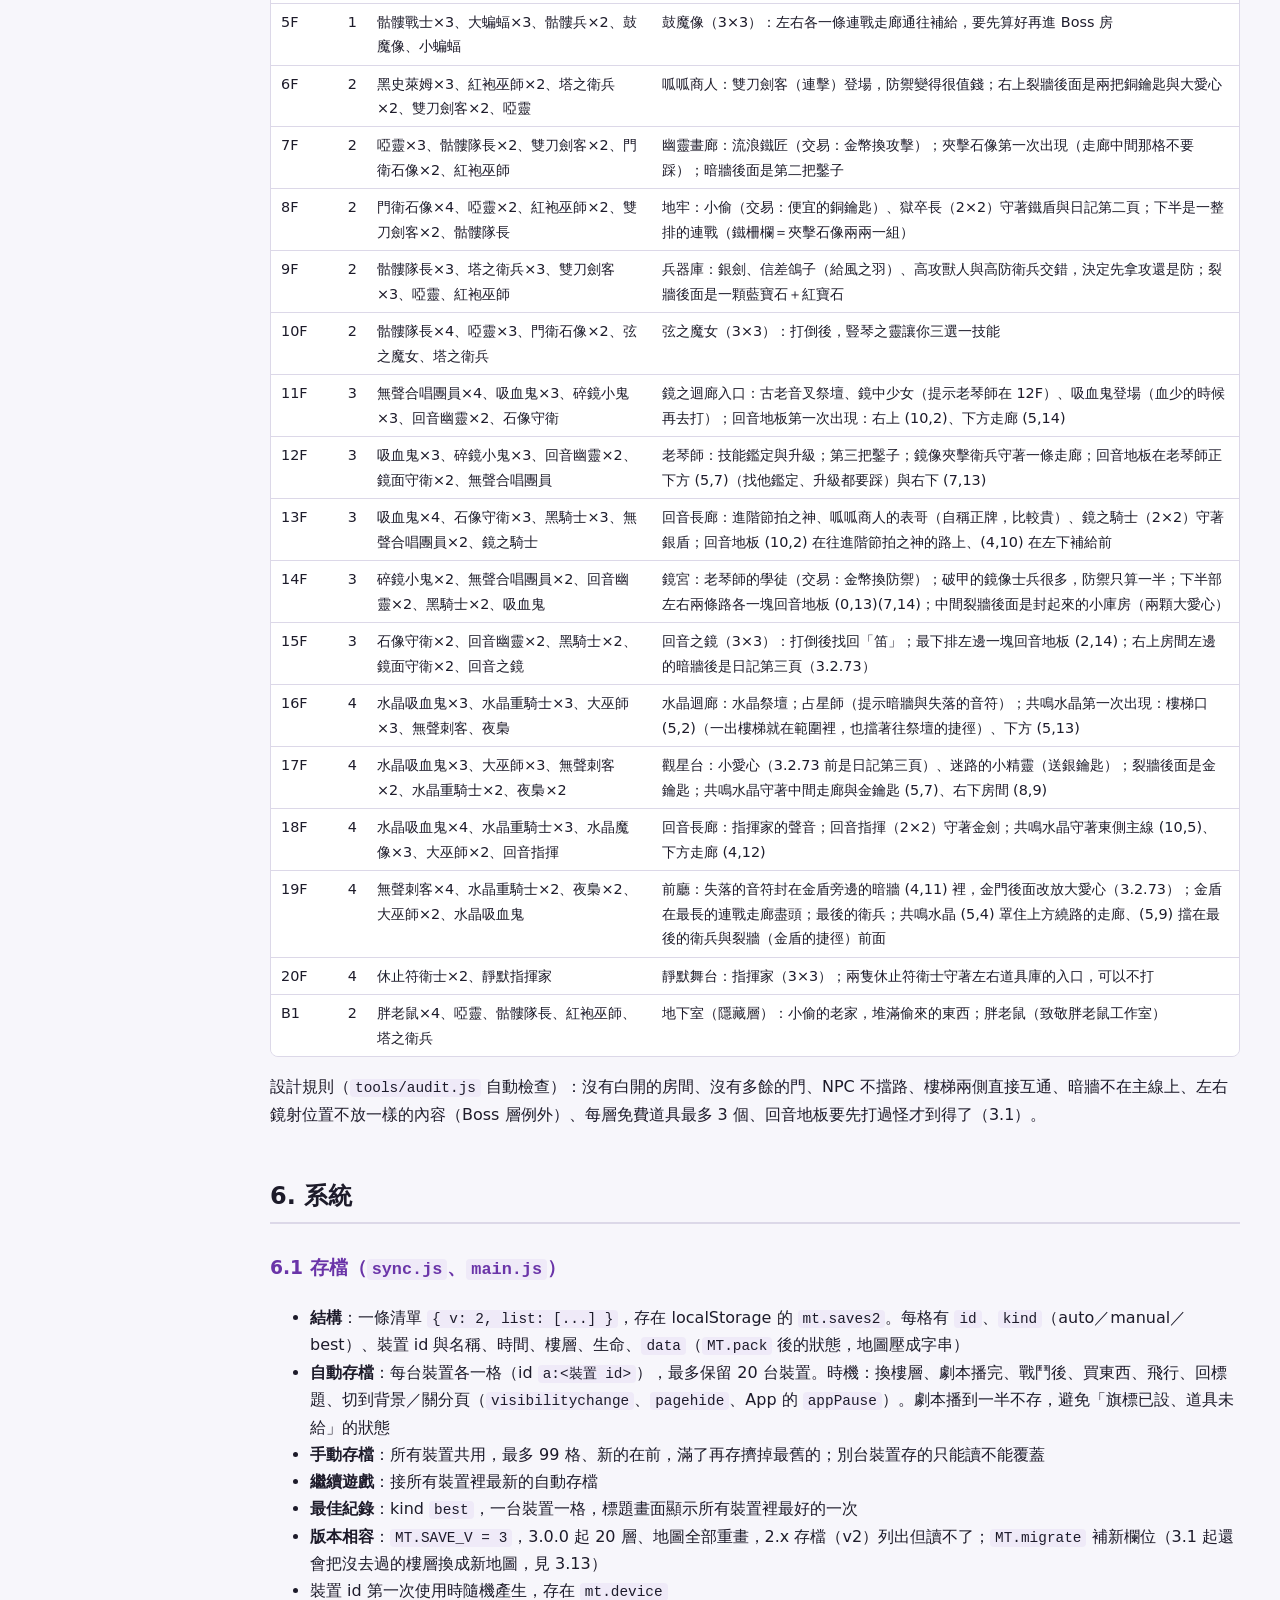
==== commit 280808ac: "3.7.11：20F 指揮家往下移一格（Ken 指定） 指揮家腳下左右兩格牆 (4,3)／(6,3) 拿掉，3×3 改佔 (4..6,1..3)，最上面一列補成牆；王子改在 (5,4) 開打。 mae" ====
--- a/docs/game-design.html
+++ b/docs/game-design.html
@@ -141,7 +141,7 @@
 <tr><td>18F</td><td>踩 (10,10)</td><td><code>f18Voice</code></td><td>畫面變暗，指揮家的聲音勸他回去</td></tr>
 <tr><td>19F</td><td>踩 (0,0)</td><td><code>f19Doremi</code></td><td>多蕾道謝、提醒存檔</td></tr>
 <tr><td>20F</td><td>踩 (5,12)</td><td><code>f20Intro</code></td><td class="wrap">音樂停、指揮家開口；多蕾提醒休止符衛士守著兩邊的倉庫</td></tr>
-<tr><td>20F</td><td>踩 (5,3)</td><td><code>maestroIntro</code></td><td>對峙：「我可是你自己許的願」</td></tr>
+<tr><td>20F</td><td>踩 (5,4)</td><td><code>maestroIntro</code></td><td>對峙：「我可是你自己許的願」</td></tr>
 </table></div>
 <p>其他事件：</p>
 <div class="tw"><table>
@@ -687,9 +687,11 @@
 <tr><td>3.7.6</td><td>2026-10-07</td><td class="wrap">（Ken 指定）王子之歌改成打完最終 Boss、一進慶典結局那幕就開始放（一般結局到第 3 段、真結局第 4 段），一路接到評價畫面不重來；原本結局演出放另一首 ending 曲，到評價畫面才換王子之歌。不影響數值與平衡。</td></tr>
 <tr><td>3.7.7</td><td>2026-10-07</td><td class="wrap">（Ken 指定）呱呱商人的開場白拿掉「買了也不收回；越往上的門，後面的東西越值得」（三語）。只改文字，不影響數值與平衡。</td></tr>
 <tr><td>3.7.8</td><td>2026-10-07</td><td class="wrap">（Ken 指定）呱呱商人選單下方小字拿掉「兩家合計算，撿到的不算。鑰匙買了不收回」，只留「每買一把，下一把貴一倍」（三語）。只改文字，不影響數值與平衡。</td></tr>
-<tr><td>3.7.9</td><td>2026-10-08</td><td class="wrap">（Ken 指定）真結局多蕾告別改成「小時候的歌聲傳到憤怒的自己」：多蕾說完「交給你了」後不再自己往上飄走，改成飛到另一個阿爾特身邊繞著他哼歌（<code>fairyTo</code>，旁白 <code>te_4c</code>），他說完「那就，這一次，唱到最後一個音吧」後，兩個一起變透明、金紫光點流進阿爾特身上，最後「叮」一聲（<code>fairyHome</code>，取代 <code>fairyFarewell</code>）；旁白 <code>te_4b</code> 改成兩個一起回到他身上（三語）。真結局跳過原本另一個阿爾特往上飄走的 <code>fadeOut</code>，一般結局不變。只改演出與文字，不影響數值與平衡。</td></tr>
-</table></div>
-<p class="muted">2026-09-30 首版至 2026-10-08 的 3.7.9。</p>
+<tr><td>3.7.9</td><td>2026-10-08</td><td class="wrap">（Ken 指定）真結局多蕾告別改成「小時候的歌聲傳到憤怒的自己」：多蕾說完「交給你了」後不再自己往上飄走，改成飛到另一個阿爾特身邊繞著他哼歌（<code>fairyTo</code>，旁白 <code>te_4c</code>），他說完「那就，這一次，唱到最後一個音吧」後，兩個一起變透明、金紫光點流進阿爾特身上，最後「叮」一聲（<code>fairyHome</code>，取代 <code>fairyFarewell</code>）；旁白 <code>te_4b</code> 改成兩個一起回到他身上（三語）。真結局跳過原本另一個阿爾特往上飄走的 <code>fadeOut</code>，一般結局不變。另外 20F 的劇情與戰鬥中（最終演出），王子頭上不再冒出「停著不動 3 秒」的小箭頭。只改演出與文字，不影響數值與平衡。</td></tr>
+<tr><td>3.7.10</td><td>2026-10-08</td><td class="wrap">（Ken 指定）最終演出（20F 的劇情與戰鬥中）怪物腳下不顯示這場會損失的生命（原本失控的指揮家浮現、講話時腳下還掛著數字），與 3.7.9 的拿掉箭頭共用同一個判斷 <code>finaleShow</code>。不影響數值與平衡。</td></tr>
+<tr><td>3.7.11</td><td>2026-10-08</td><td class="wrap">（Ken 指定）20F 指揮家往下移一格：原本他腳下左右兩格牆 (4,3)／(6,3) 拿掉，3×3 改佔 (4..6,1..3)，最上面一列補成牆；王子改在 (5,4) 跟他打，<code>maestroIntro</code> 觸發格跟著改 (5,4)，二階段 <code>phase2</code>、結局的 Mz／淡出／多蕾飛過去等座標都下移一列。舊存檔：沒去過 20F 換新地圖，去過的把 Boss 區整塊往下搬（<code>mapV</code> 33），站在 (5,3) 的王子退到 (5,4)。地圖稽核全過；高手模擬 3 局（三種技能各 1）都通關＋真結局，不影響數值與平衡。</td></tr>
+</table></div>
+<p class="muted">2026-09-30 首版至 2026-10-08 的 3.7.11。</p>
 
 </main>
 </body>
